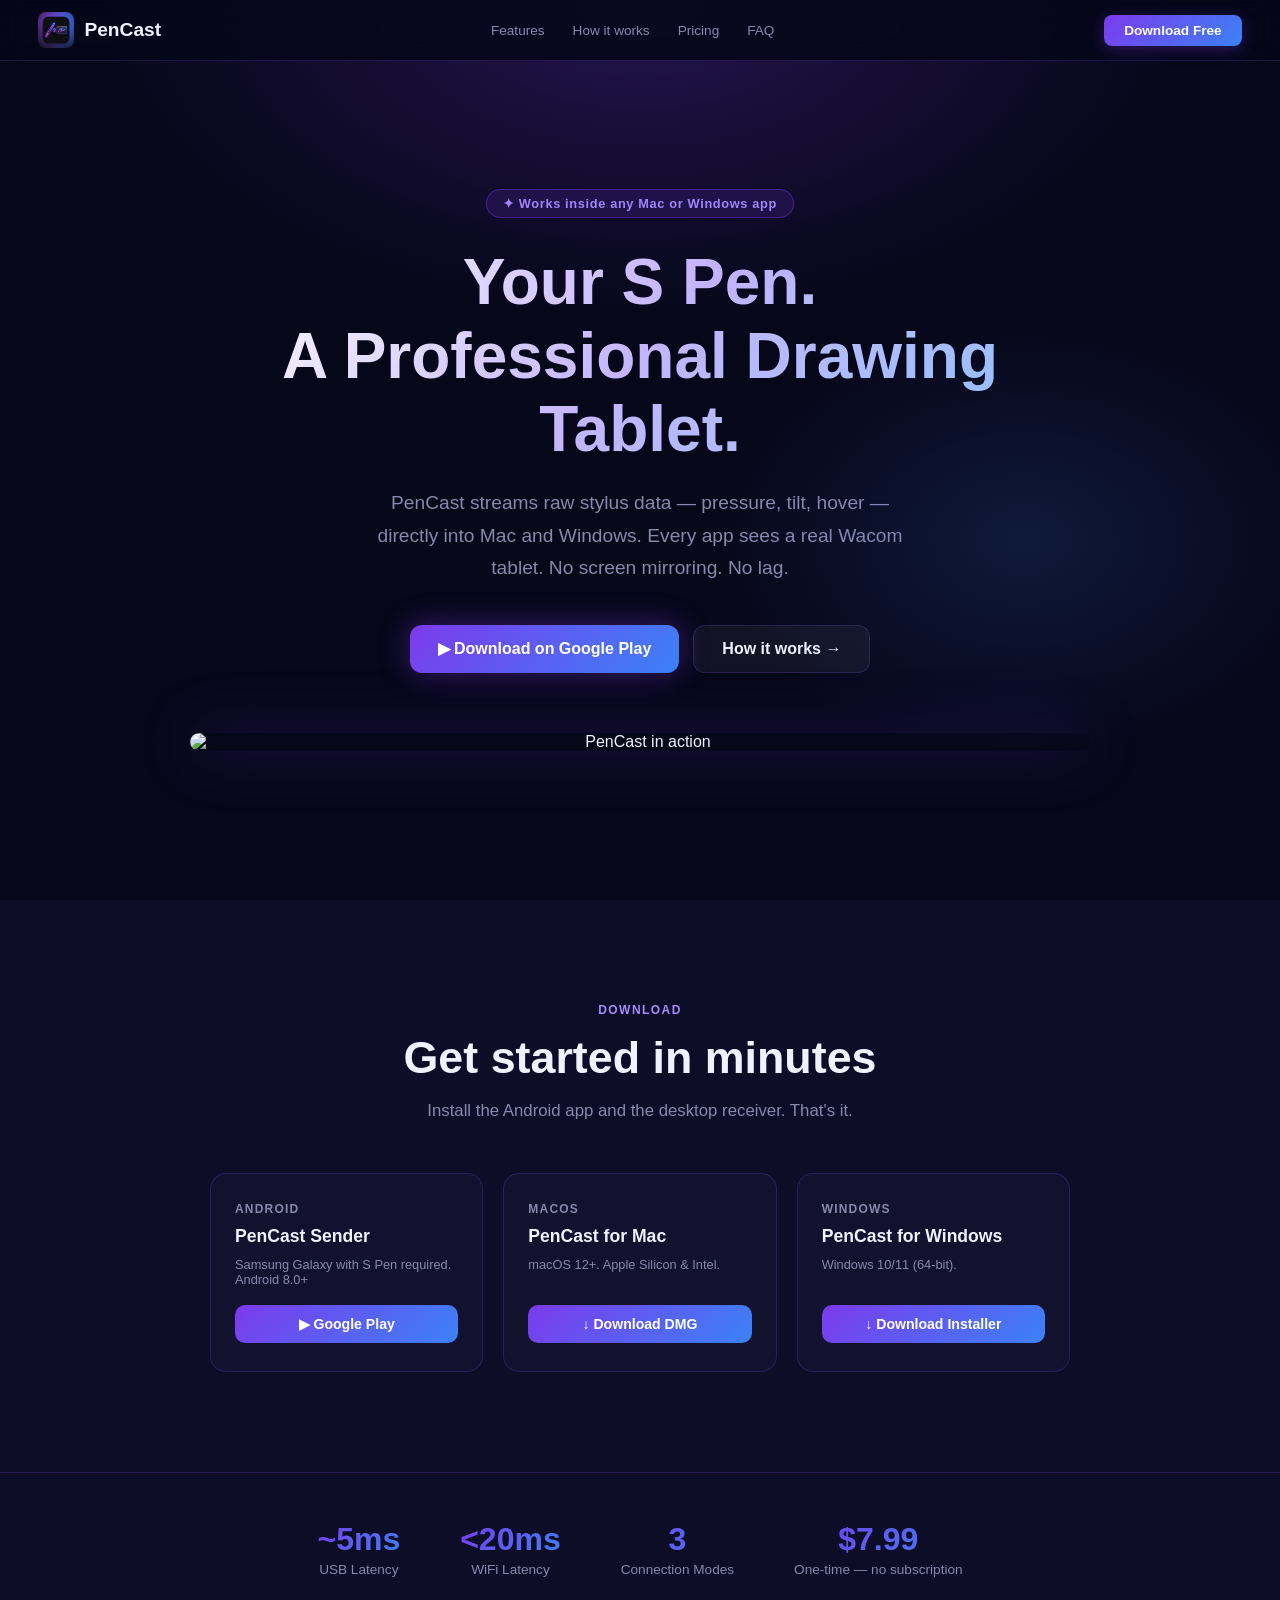
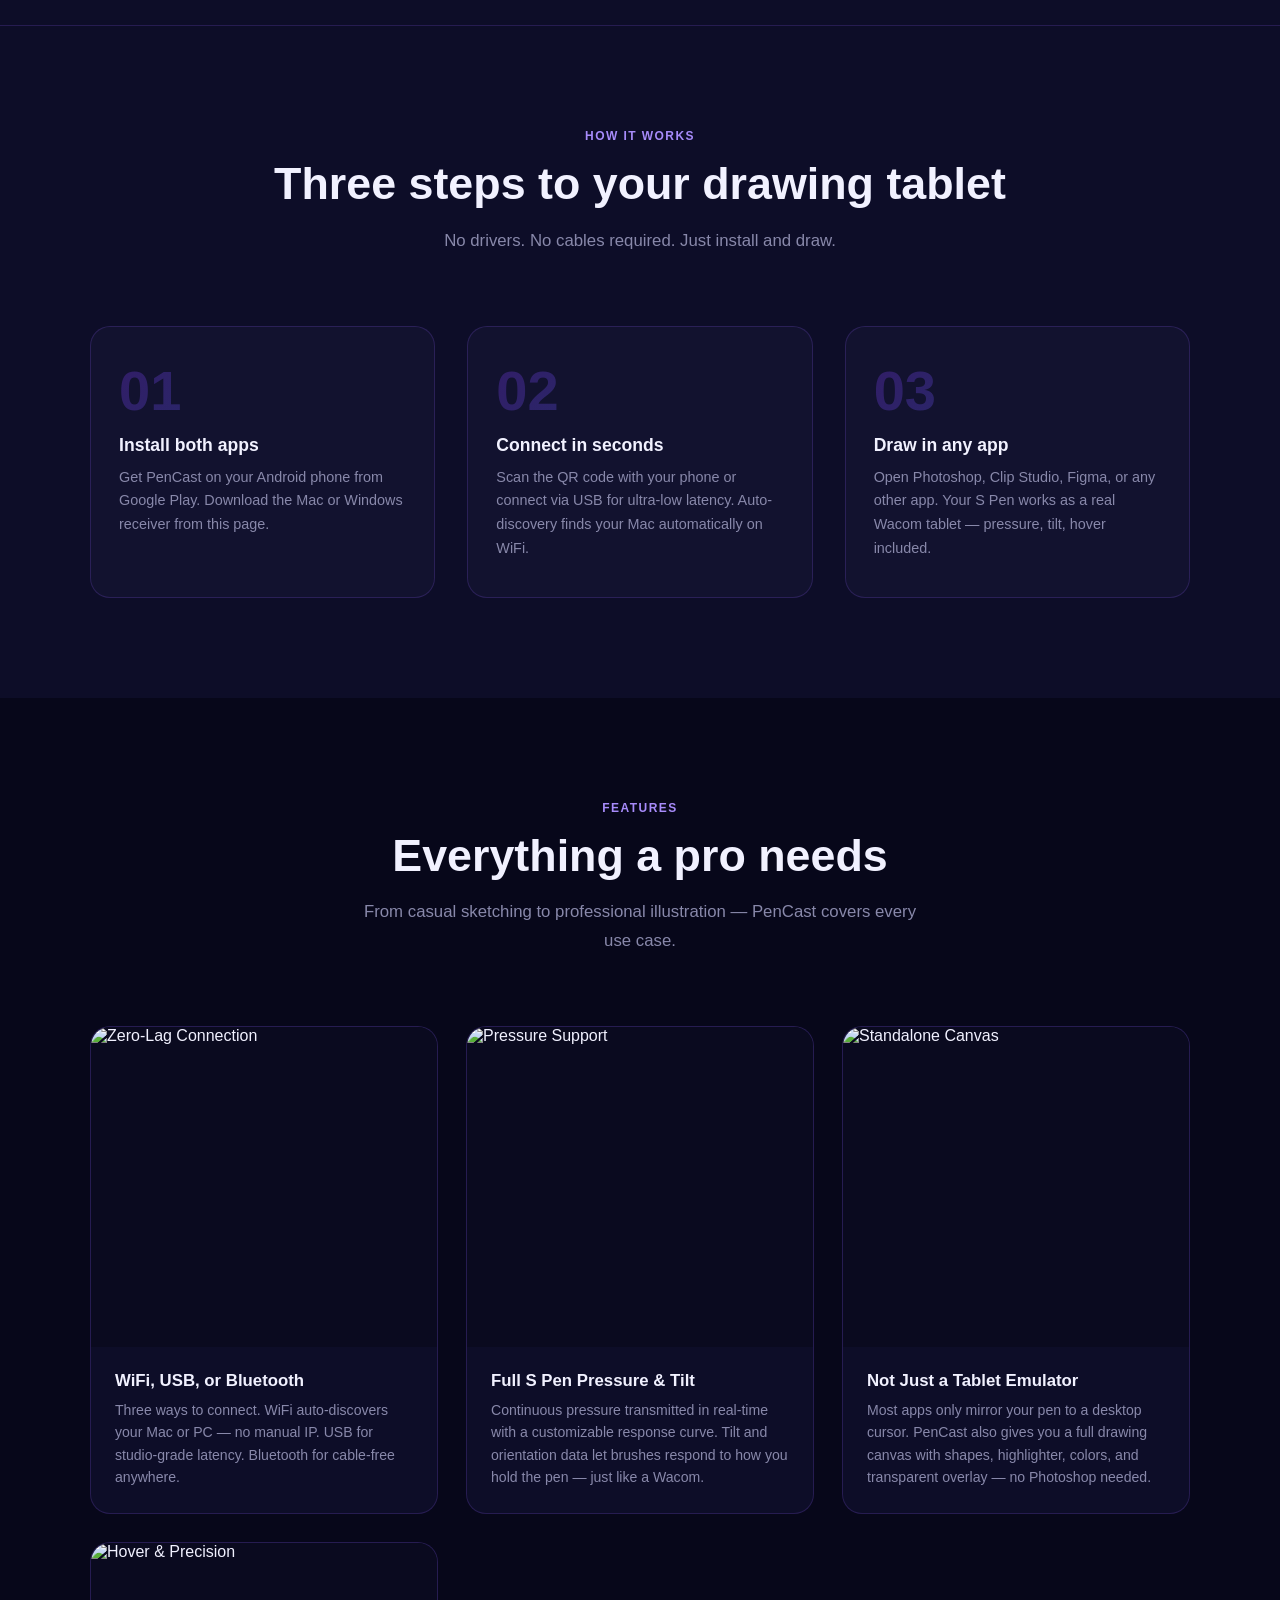
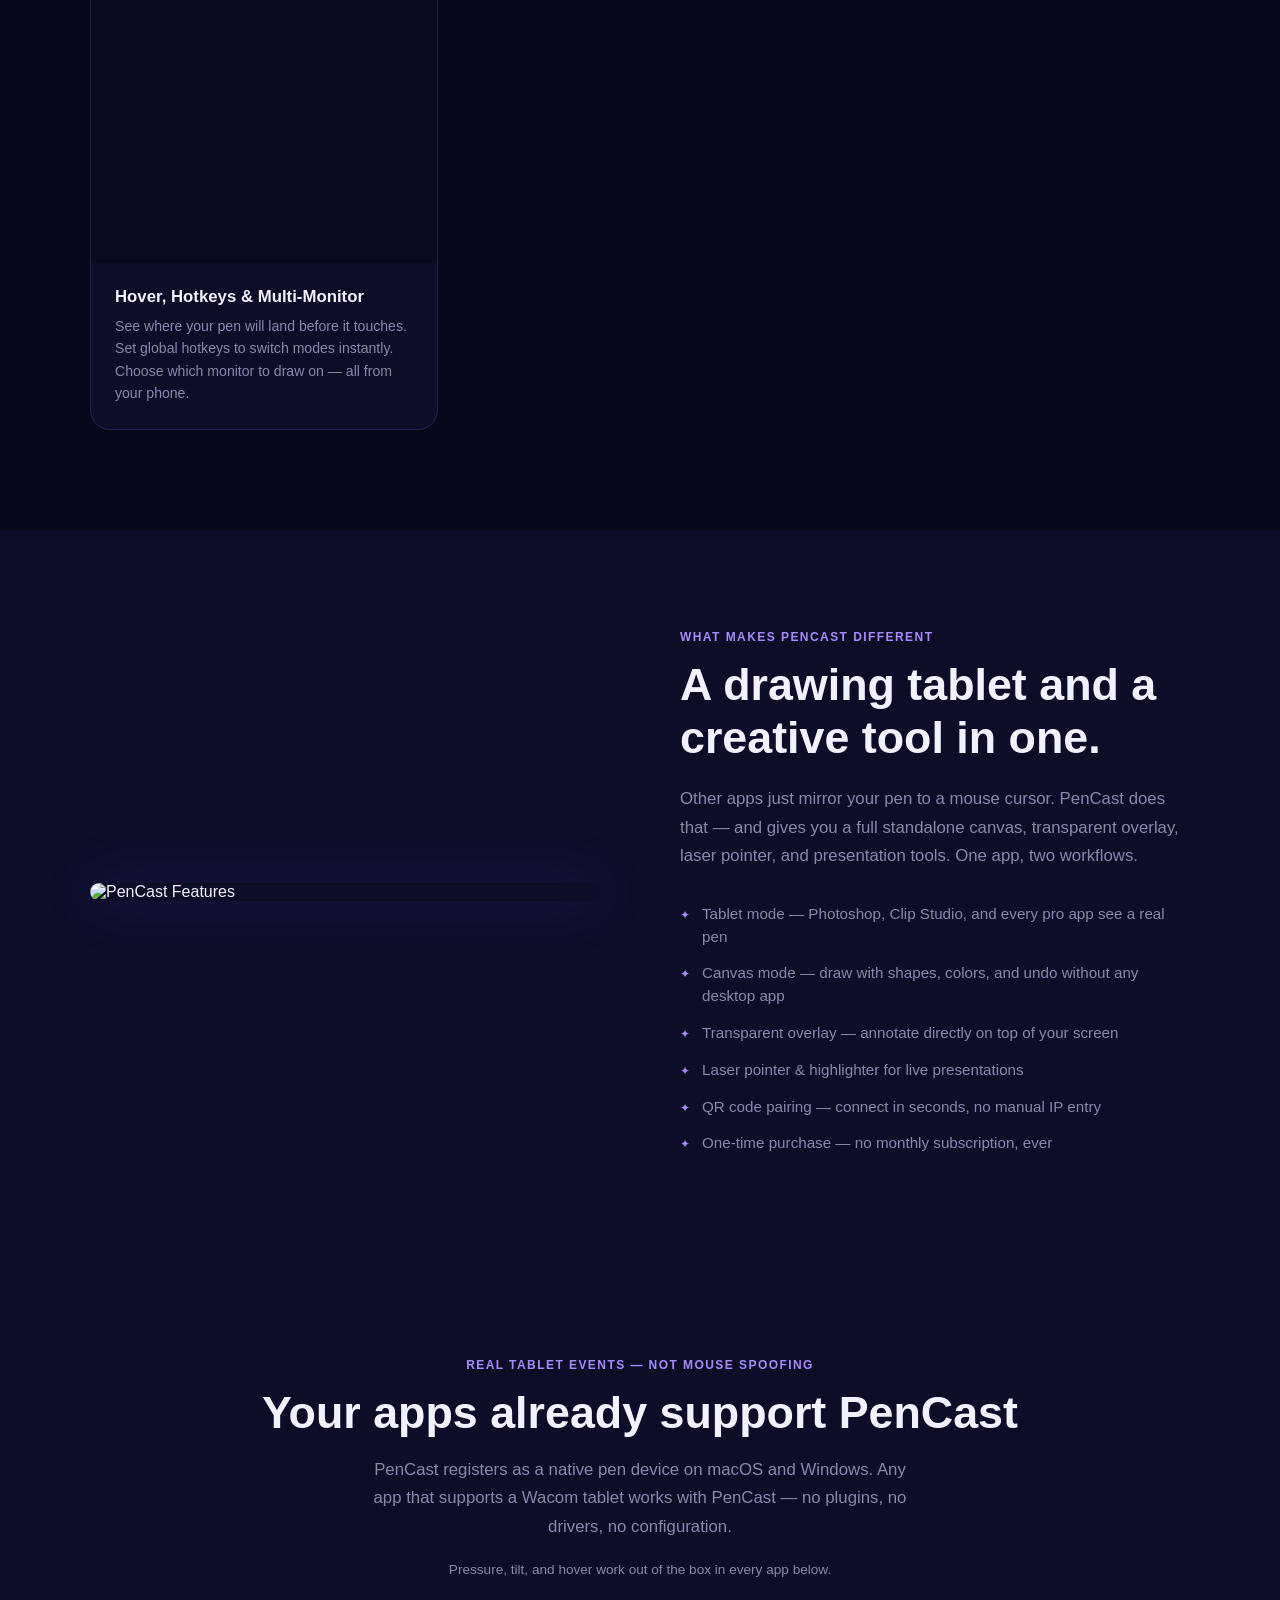
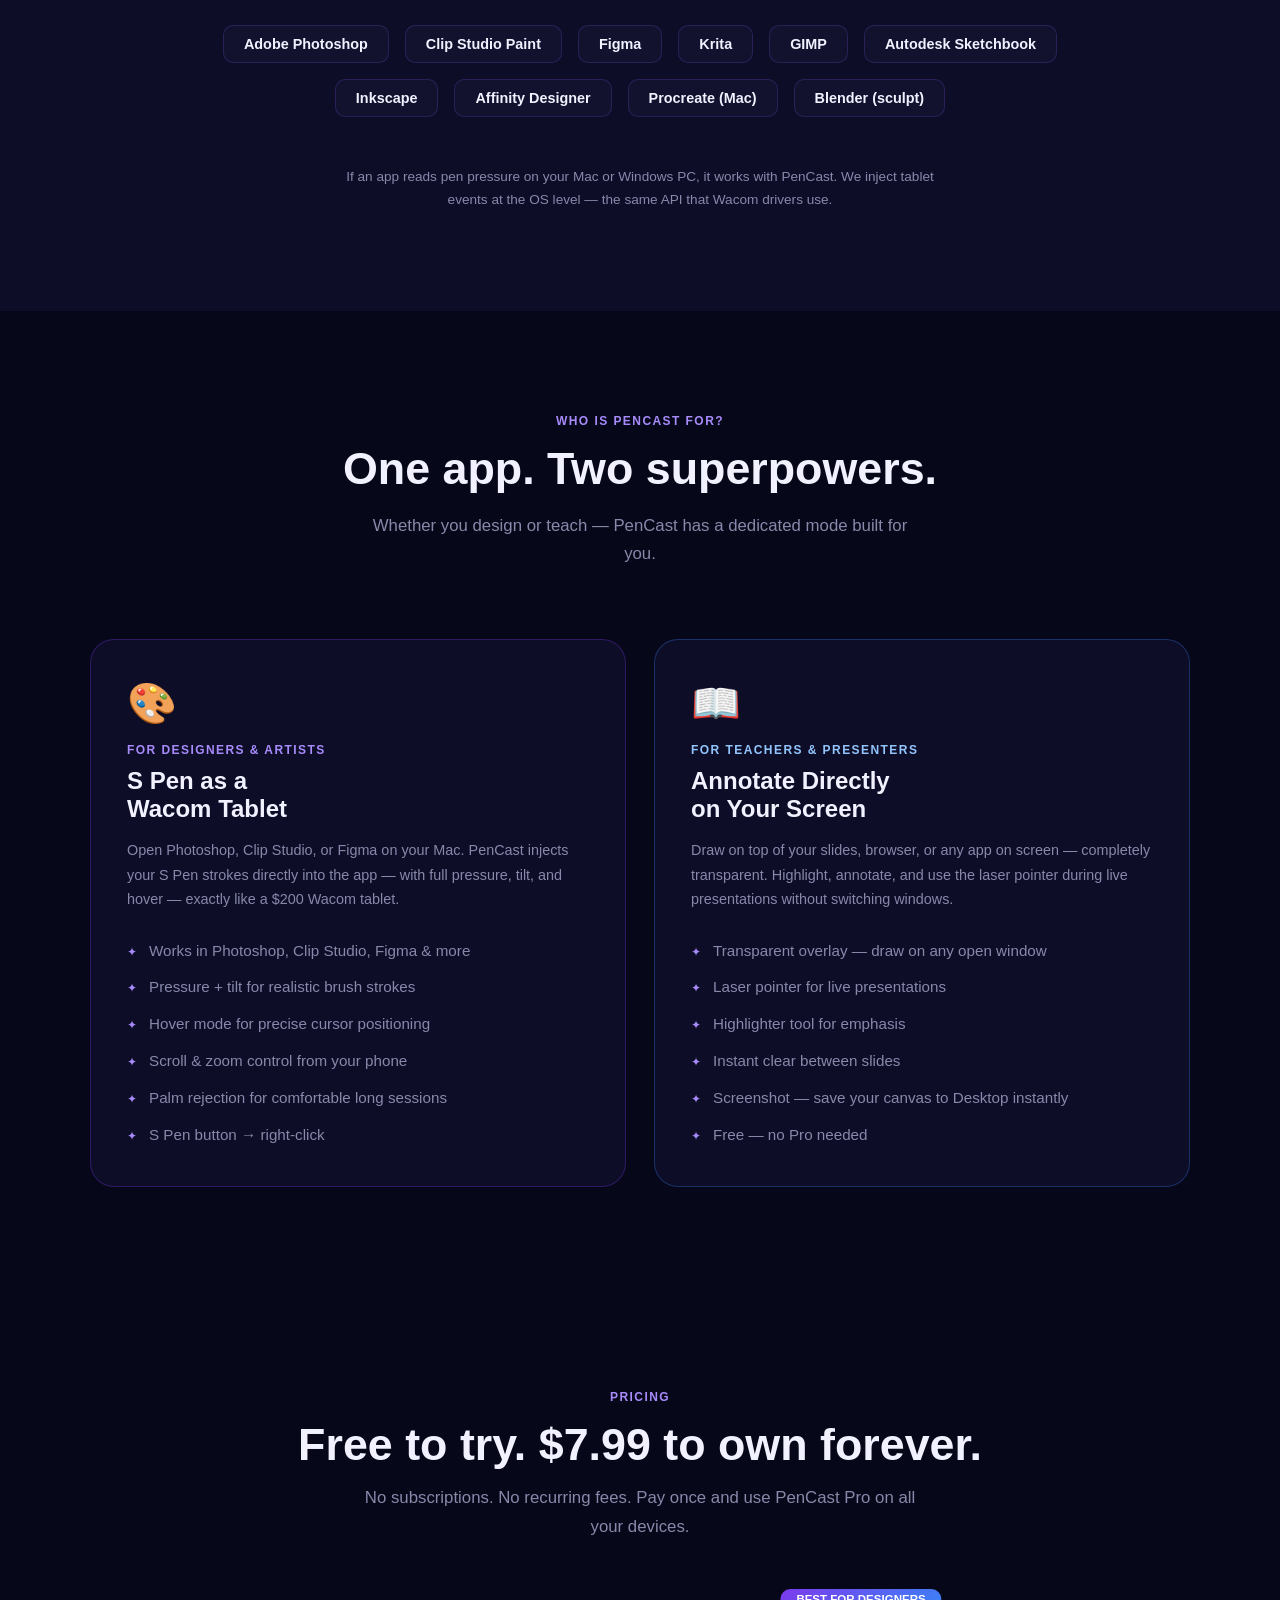
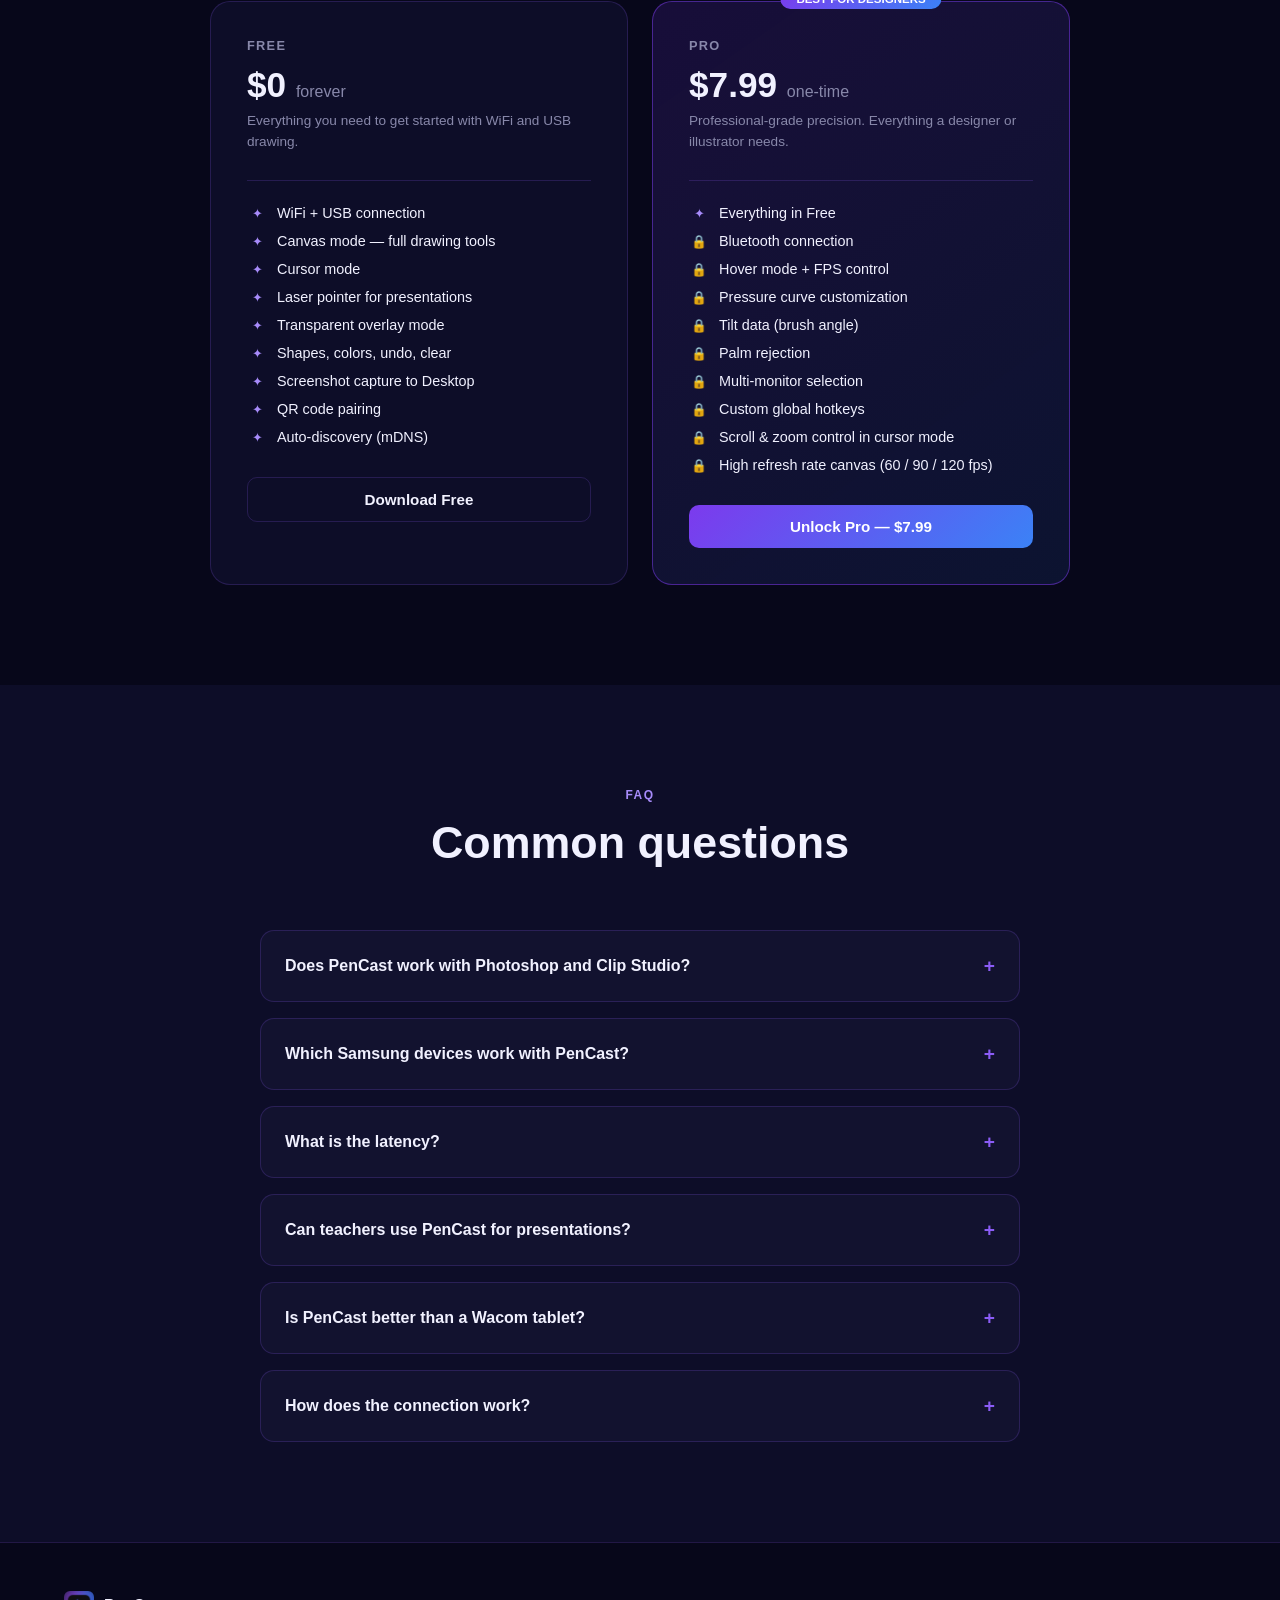
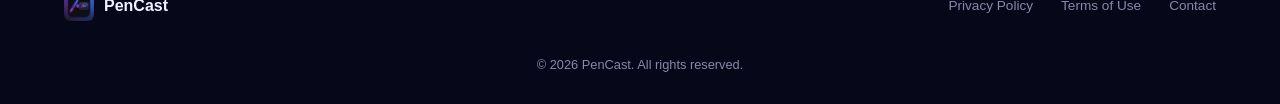
==== index.html @ 150fe662 "enhance: refine feature descriptions, add app compatibility section, and update navbar links" ====
<!DOCTYPE html>
<html lang="en">
<head>
  <meta charset="UTF-8" />
  <meta name="viewport" content="width=device-width, initial-scale=1.0" />
  <title>PenCast — S Pen Drawing Tablet for Mac & Windows</title>
  <meta name="description" content="Turn your Samsung S Pen into a professional Wacom-style drawing tablet for Mac and Windows. WiFi, USB, and Bluetooth. No screen mirroring — raw pen data, zero latency." />
  <meta property="og:title" content="PenCast — S Pen Drawing Tablet for Mac & Windows" />
  <meta property="og:description" content="Turn your Samsung S Pen into a professional drawing tablet for Mac and Windows." />
  <meta property="og:image" content="images/hero_mac_tablet.png" />
  <link rel="icon" type="image/png" href="images/app_logo.png" />

  <!-- Structured Data -->
  <script type="application/ld+json">
  {
    "@context": "https://schema.org",
    "@graph": [
      {
        "@type": "SoftwareApplication",
        "name": "PenCast",
        "operatingSystem": "Android",
        "applicationCategory": "UtilitiesApplication",
        "description": "Turn your Samsung S Pen into a professional drawing tablet for Mac and Windows. PenCast streams raw stylus data — pressure, tilt, hover — directly into the OS. Works inside Photoshop, Clip Studio, Figma, and any professional app.",
        "offers": {
          "@type": "Offer",
          "price": "0",
          "priceCurrency": "USD"
        },
        "aggregateRating": {
          "@type": "AggregateRating",
          "ratingValue": "5",
          "ratingCount": "1"
        },
        "url": "https://pencastapp.com",
        "downloadUrl": "https://play.google.com/store/apps/details?id=com.pencast.app",
        "screenshot": "https://pencastapp.com/images/hero_mac_tablet.png",
        "author": { "@type": "Person", "name": "Ahmed Essa" }
      },
      {
        "@type": "FAQPage",
        "mainEntity": [
          {
            "@type": "Question",
            "name": "What is PenCast?",
            "acceptedAnswer": { "@type": "Answer", "text": "PenCast is an Android app that turns your Samsung S Pen into a professional drawing tablet for Mac and Windows. It streams raw pen data — pressure, tilt, hover — directly into the operating system so apps like Photoshop, Clip Studio, and Figma see it as a real Wacom tablet." }
          },
          {
            "@type": "Question",
            "name": "Does PenCast work with Photoshop?",
            "acceptedAnswer": { "@type": "Answer", "text": "Yes. PenCast injects stylus events directly into macOS and Windows, so Photoshop, Clip Studio Paint, Figma, Procreate for Mac, and any other drawing app see the S Pen as a real Wacom tablet with full pressure and tilt support." }
          },
          {
            "@type": "Question",
            "name": "What Samsung devices work with PenCast?",
            "acceptedAnswer": { "@type": "Answer", "text": "Any Samsung Galaxy device with a built-in S Pen works with PenCast, including Galaxy S Ultra series, Galaxy Note series, Galaxy Z Fold series, and Galaxy Tab S series." }
          },
          {
            "@type": "Question",
            "name": "Is PenCast free?",
            "acceptedAnswer": { "@type": "Answer", "text": "PenCast is free to download and use. A one-time Pro upgrade ($7.99) unlocks advanced features like Bluetooth connection, Hover Mode, Pressure Curve customization, Tilt data, Palm Rejection, and Multi-monitor selection." }
          },
          {
            "@type": "Question",
            "name": "How does PenCast connect to Mac or Windows?",
            "acceptedAnswer": { "@type": "Answer", "text": "PenCast supports three connection modes: WiFi (auto-discovery via QR code or mDNS), USB via ADB reverse tunnel for ultra-low latency, and Bluetooth BLE for wireless use without WiFi (Pro feature)." }
          },
          {
            "@type": "Question",
            "name": "What is the latency of PenCast?",
            "acceptedAnswer": { "@type": "Answer", "text": "Over USB, PenCast achieves approximately 5ms latency. Over WiFi on a good local network, latency is typically under 20ms — comparable to professional wired drawing tablets." }
          },
          {
            "@type": "Question",
            "name": "Can teachers use PenCast for presentations?",
            "acceptedAnswer": { "@type": "Answer", "text": "Yes. PenCast has a transparent overlay mode that lets you draw and annotate directly on top of any open window on your Mac or Windows screen — perfect for teachers, presenters, and online tutors. The laser pointer and highlighter tools are also included for free." }
          },
          {
            "@type": "Question",
            "name": "Is PenCast better than a Wacom tablet?",
            "acceptedAnswer": { "@type": "Answer", "text": "PenCast turns a device you already own (your Samsung Galaxy) into a drawing tablet, saving you $80-$200 on a dedicated Wacom. It supports pressure sensitivity, tilt, hover, and palm rejection — the same features professional artists need — at a fraction of the cost." }
          }
        ]
      }
    ]
  }
  </script>
  <style>
    *, *::before, *::after { box-sizing: border-box; margin: 0; padding: 0; }

    :root {
      --bg:        #07071A;
      --bg2:       #0D0D28;
      --bg3:       #12122F;
      --purple:    #7C3AED;
      --blue:      #3B82F6;
      --pink:      #EC4899;
      --glow:      #8B5CF6;
      --text:      #F1F1FF;
      --muted:     #8888AA;
      --border:    rgba(139,92,246,0.2);
    }

    html { scroll-behavior: smooth; }

    body {
      font-family: -apple-system, BlinkMacSystemFont, 'Segoe UI', sans-serif;
      background: var(--bg);
      color: var(--text);
      overflow-x: hidden;
    }

    /* ── NAV ── */
    nav {
      position: fixed; top: 0; left: 0; right: 0; z-index: 100;
      display: flex; align-items: center; justify-content: space-between;
      padding: 12px 3%; /* Narrower padding for tighter top-right feel */
      background: rgba(7,7,26,0.85);
      backdrop-filter: blur(12px);
      border-bottom: 1px solid var(--border);
    }
    .nav-logo { display: flex; align-items: center; gap: 10px; text-decoration: none; }
    .nav-logo img { width: 36px; height: 36px; border-radius: 8px; }
    .nav-logo span { font-size: 1.2rem; font-weight: 700; color: var(--text); }
    .nav-links { display: flex; gap: 28px; align-items: center; }
    .nav-links a {
      font-size: 0.85rem; font-weight: 500; color: var(--muted);
      text-decoration: none; transition: color 0.2s;
    }
    .nav-links a:hover { color: var(--text); }

    .nav-cta {
      background: linear-gradient(135deg, var(--purple), var(--blue));
      color: white; border: none; border-radius: 8px;
      padding: 8px 20px; font-size: 0.85rem; font-weight: 700;
      cursor: pointer; text-decoration: none;
      transition: all 0.2s ease;
      box-shadow: 0 4px 15px rgba(124,58,237,0.3);
    }
    .nav-cta:hover { 
      opacity: 1; 
      transform: translateY(-1px);
      box-shadow: 0 6px 20px rgba(124,58,237,0.5);
    }

    /* ── HERO ── */
    .hero {
      min-height: 100vh;
      display: flex; flex-direction: column; align-items: center; justify-content: center;
      text-align: center;
      padding: 120px 5% 80px;
      position: relative;
      overflow: hidden;
    }
    .hero::before {
      content: '';
      position: absolute; inset: 0;
      background:
        radial-gradient(ellipse 60% 50% at 50% 0%, rgba(124,58,237,0.25) 0%, transparent 70%),
        radial-gradient(ellipse 40% 40% at 80% 60%, rgba(59,130,246,0.15) 0%, transparent 60%);
      pointer-events: none;
    }
    .hero-badge {
      display: inline-flex; align-items: center; gap: 8px;
      background: rgba(124,58,237,0.15); border: 1px solid rgba(124,58,237,0.4);
      border-radius: 20px; padding: 6px 16px;
      font-size: 0.8rem; font-weight: 600; color: #A78BFA;
      margin-bottom: 28px; letter-spacing: 0.05em;
    }
    .hero h1 {
      font-size: clamp(2.2rem, 5vw, 4rem);
      font-weight: 800; line-height: 1.15;
      max-width: 780px;
      background: linear-gradient(135deg, #fff 0%, #C4B5FD 50%, #93C5FD 100%);
      -webkit-background-clip: text; -webkit-text-fill-color: transparent;
      background-clip: text;
      margin-bottom: 20px;
    }
    .hero p {
      font-size: clamp(1rem, 2vw, 1.2rem);
      color: var(--muted); max-width: 560px; line-height: 1.7;
      margin-bottom: 40px;
    }
    .hero-btns { display: flex; gap: 14px; flex-wrap: wrap; justify-content: center; margin-bottom: 60px; }
    .btn-primary {
      display: inline-flex; align-items: center; gap: 8px;
      background: linear-gradient(135deg, var(--purple), var(--blue));
      color: white; border: none; border-radius: 12px;
      padding: 14px 28px; font-size: 1rem; font-weight: 700;
      cursor: pointer; text-decoration: none;
      box-shadow: 0 0 30px rgba(124,58,237,0.4);
      transition: transform 0.2s, box-shadow 0.2s;
    }
    .btn-primary:hover { transform: translateY(-2px); box-shadow: 0 0 45px rgba(124,58,237,0.6); }
    .btn-secondary {
      display: inline-flex; align-items: center; gap: 8px;
      background: rgba(255,255,255,0.05); border: 1px solid var(--border);
      color: var(--text); border-radius: 12px;
      padding: 14px 28px; font-size: 1rem; font-weight: 600;
      cursor: pointer; text-decoration: none;
      transition: background 0.2s;
    }
    .btn-secondary:hover { background: rgba(255,255,255,0.1); }
    .hero-img {
      width: 100%; max-width: 900px;
      border-radius: 15px;
      box-shadow: 0 0 60px rgba(124,58,237,0.3);
    }

    /* ── STATS ── */
    .stats {
      display: flex; justify-content: center; gap: 60px; flex-wrap: wrap;
      padding: 48px 5%;
      border-top: 1px solid var(--border);
      border-bottom: 1px solid var(--border);
      background: var(--bg2);
    }
    .stat { text-align: center; }
    .stat-num {
      font-size: 2rem; font-weight: 800;
      background: linear-gradient(135deg, var(--purple), var(--blue));
      -webkit-background-clip: text; -webkit-text-fill-color: transparent;
      background-clip: text;
    }
    .stat-label { font-size: 0.85rem; color: var(--muted); margin-top: 4px; }

    /* ── SECTIONS ── */
    section { padding: 100px 5%; }
    .section-label {
      display: inline-block;
      font-size: 0.75rem; font-weight: 700; letter-spacing: 0.12em;
      color: #A78BFA; text-transform: uppercase; margin-bottom: 14px;
    }
    h2 {
      font-size: clamp(1.8rem, 3.5vw, 2.8rem);
      font-weight: 800; line-height: 1.2; margin-bottom: 16px;
    }
    .subtitle { font-size: 1.05rem; color: var(--muted); line-height: 1.7; max-width: 560px; }

    /* ── HOW IT WORKS ── */
    .how { background: var(--bg2); }
    .how-inner { max-width: 1100px; margin: 0 auto; }
    .how-header { text-align: center; margin-bottom: 70px; }
    .how-header .subtitle { margin: 0 auto; }
    .steps {
      display: grid; grid-template-columns: repeat(auto-fit, minmax(260px, 1fr));
      gap: 32px;
    }
    .step {
      background: var(--bg3); border: 1px solid var(--border);
      border-radius: 20px; padding: 36px 28px;
      position: relative; overflow: hidden;
      transition: border-color 0.3s;
    }
    .step:hover { border-color: rgba(124,58,237,0.6); }
    .step-num {
      font-size: 3.5rem; font-weight: 900; line-height: 1;
      background: linear-gradient(135deg, rgba(124,58,237,0.3), rgba(59,130,246,0.3));
      -webkit-background-clip: text; -webkit-text-fill-color: transparent;
      background-clip: text;
      margin-bottom: 16px;
    }
    .step h3 { font-size: 1.1rem; font-weight: 700; margin-bottom: 10px; }
    .step p { font-size: 0.9rem; color: var(--muted); line-height: 1.65; }

    /* ── FEATURES ── */
    .features-inner { max-width: 1100px; margin: 0 auto; }
    .features-header { text-align: center; margin-bottom: 70px; }
    .features-header .subtitle { margin: 0 auto; }
    .features-grid {
      display: grid; grid-template-columns: repeat(auto-fit, minmax(300px, 1fr));
      gap: 28px;
    }
    .feat-card {
      background: var(--bg2); border: 1px solid var(--border);
      border-radius: 20px; overflow: hidden;
      transition: transform 0.3s, border-color 0.3s;
    }
    .feat-card:hover { transform: translateY(-4px); border-color: rgba(124,58,237,0.5); }
    .feat-card img { width: 100%; display: block; height: 320px; object-fit: contain; background: #0a0a1f; }
    .feat-card-body { padding: 24px; }
    .feat-card h3 { font-size: 1.05rem; font-weight: 700; margin-bottom: 8px; }
    .feat-card p { font-size: 0.88rem; color: var(--muted); line-height: 1.6; }

    /* ── HIGHLIGHT ── */
    .highlight { background: var(--bg2); }
    .highlight-inner {
      max-width: 1100px; margin: 0 auto;
      display: grid; grid-template-columns: 1fr 1fr; gap: 80px; align-items: center;
    }
    .highlight-img {
      width: 100%; border-radius: 20px;
      box-shadow: 0 0 50px rgba(124,58,237,0.25);
    }
    .highlight-text .section-label { display: block; }
    .highlight-text h2 { margin-bottom: 20px; }
    .highlight-text .subtitle { margin-bottom: 32px; }
    .check-list { list-style: none; display: flex; flex-direction: column; gap: 14px; }
    .check-list li {
      display: flex; align-items: flex-start; gap: 12px;
      font-size: 0.95rem; color: var(--muted); line-height: 1.5;
    }
    .check-list li::before {
      content: '✦'; color: #A78BFA; font-size: 0.75rem;
      margin-top: 3px; flex-shrink: 0;
    }

    /* ── PRICING ── */
    .pricing-inner { max-width: 860px; margin: 0 auto; text-align: center; }
    .pricing-inner h2 { margin-bottom: 12px; }
    .pricing-inner .subtitle { margin: 0 auto 60px; }
    .pricing-cards {
      display: grid; grid-template-columns: 1fr 1fr; gap: 24px; text-align: left;
    }
    .pricing-card {
      background: var(--bg2); border: 1px solid var(--border);
      border-radius: 20px; padding: 36px;
    }
    .pricing-card.featured {
      background: linear-gradient(145deg, rgba(124,58,237,0.15), rgba(59,130,246,0.1));
      border-color: rgba(124,58,237,0.5);
      position: relative;
    }
    .popular-badge {
      position: absolute; top: -13px; left: 50%; transform: translateX(-50%);
      background: linear-gradient(135deg, var(--purple), var(--blue));
      color: white; font-size: 0.72rem; font-weight: 700;
      padding: 4px 16px; border-radius: 20px; white-space: nowrap;
    }
    .plan-name { font-size: 0.8rem; font-weight: 700; letter-spacing: 0.1em; color: var(--muted); text-transform: uppercase; margin-bottom: 12px; }
    .plan-price { font-size: 2.2rem; font-weight: 800; margin-bottom: 6px; }
    .plan-price span { font-size: 1rem; font-weight: 400; color: var(--muted); }
    .plan-desc { font-size: 0.85rem; color: var(--muted); margin-bottom: 28px; line-height: 1.5; }
    .plan-divider { border: none; border-top: 1px solid var(--border); margin-bottom: 24px; }
    .plan-features { list-style: none; display: flex; flex-direction: column; gap: 12px; margin-bottom: 32px; }
    .plan-features li { display: flex; align-items: center; gap: 10px; font-size: 0.9rem; }
    .plan-features li .icon { font-size: 0.8rem; width: 20px; text-align: center; }
    .plan-features li .icon.yes { color: #A78BFA; }
    .plan-features li .icon.lock { color: #F59E0B; }
    .plan-btn {
      display: block; text-align: center; width: 100%;
      padding: 13px; border-radius: 10px; font-weight: 700; font-size: 0.95rem;
      text-decoration: none; cursor: pointer; border: none;
      transition: opacity 0.2s;
    }
    .plan-btn:hover { opacity: 0.85; }
    .plan-btn.filled { background: linear-gradient(135deg, var(--purple), var(--blue)); color: white; }
    .plan-btn.outlined { background: transparent; border: 1px solid var(--border); color: var(--text); }

    /* ── DOWNLOAD ── */
    .download { background: var(--bg2); }
    .download-inner { max-width: 860px; margin: 0 auto; text-align: center; }
    .download-inner h2 { margin-bottom: 12px; }
    .download-inner .subtitle { margin: 0 auto 48px; }
    .download-cards {
      display: grid; grid-template-columns: repeat(auto-fit, minmax(220px, 1fr));
      gap: 20px; text-align: left;
    }
    .dl-card {
      background: var(--bg3); border: 1px solid var(--border);
      border-radius: 16px; padding: 28px 24px;
      display: flex; flex-direction: column; gap: 10px;
      transition: border-color 0.3s;
    }
    .dl-card:hover { border-color: rgba(124,58,237,0.5); }
    .dl-platform { font-size: 0.75rem; font-weight: 700; letter-spacing: 0.1em; color: var(--muted); text-transform: uppercase; }
    .dl-title { font-size: 1.1rem; font-weight: 700; }
    .dl-note { font-size: 0.8rem; color: var(--muted); flex: 1; }
    .dl-btn {
      display: inline-flex; align-items: center; justify-content: center; gap: 8px;
      margin-top: 8px; padding: 11px 20px; border-radius: 10px;
      font-weight: 600; font-size: 0.88rem; text-decoration: none;
      background: linear-gradient(135deg, var(--purple), var(--blue)); color: white;
      transition: opacity 0.2s;
    }
    .dl-btn:hover { opacity: 0.85; }
    .dl-btn.ghost {
      background: transparent; border: 1px solid var(--border); color: var(--text);
    }

    /* ── FOOTER ── */
    footer {
      padding: 48px 5% 32px;
      border-top: 1px solid var(--border);
      display: flex; flex-wrap: wrap; gap: 24px;
      align-items: center; justify-content: space-between;
    }
    .footer-logo { display: flex; align-items: center; gap: 10px; text-decoration: none; }
    .footer-logo img { width: 30px; height: 30px; border-radius: 6px; }
    .footer-logo span { font-size: 1rem; font-weight: 700; color: var(--text); }
    .footer-links { display: flex; gap: 28px; flex-wrap: wrap; }
    .footer-links a { font-size: 0.85rem; color: var(--muted); text-decoration: none; transition: color 0.2s; }
    .footer-links a:hover { color: var(--text); }
    .footer-copy { font-size: 0.8rem; color: var(--muted); width: 100%; text-align: center; margin-top: 12px; }

    /* ── APP PILLS ── */
    .app-pill {
      display: inline-flex; align-items: center;
      background: var(--bg3); border: 1px solid var(--border);
      border-radius: 10px; padding: 10px 20px;
      font-size: 0.9rem; font-weight: 600; color: var(--text);
      transition: border-color 0.3s, transform 0.2s;
    }
    .app-pill:hover {
      border-color: rgba(124,58,237,0.5);
      transform: translateY(-2px);
    }

    /* ── RESPONSIVE ── */
    @media (max-width: 768px) {
      .nav-links { display: none; }
      .highlight-inner { grid-template-columns: 1fr; gap: 40px; }
      .highlight-img { order: -1; }
      .pricing-cards { grid-template-columns: 1fr; }
      .stats { gap: 32px; }
      nav { padding: 14px 4%; }
      #usecases .features-inner > div:last-child { grid-template-columns: 1fr !important; }
    }
  </style>
</head>
<body>

<!-- NAV -->
<nav>
  <a href="#" class="nav-logo">
    <img src="images/app_logo.png" alt="PenCast" />
    <span>PenCast</span>
  </a>
  <div class="nav-links">
    <a href="#features">Features</a>
    <a href="#how">How it works</a>
    <a href="#pricing">Pricing</a>
    <a href="#faq">FAQ</a>
  </div>
  <a href="#download" class="nav-cta">
    Download Free
  </a>
</nav>

<!-- HERO -->
<section class="hero">
  <div class="hero-badge">✦ Works inside any Mac or Windows app</div>
  <h1>Your S Pen.<br/>A Professional Drawing Tablet.</h1>
  <p>PenCast streams raw stylus data — pressure, tilt, hover — directly into Mac and Windows. Every app sees a real Wacom tablet. No screen mirroring. No lag.</p>
  <div class="hero-btns">
    <a href="https://play.google.com/store/apps/details?id=com.pencast.app" class="btn-primary" target="_blank">
      ▶ Download on Google Play
    </a>
    <a href="#how" class="btn-secondary">How it works →</a>
  </div>
  <img src="images/hero_mac_tablet.png" alt="PenCast in action" class="hero-img" />
</section>

<!-- DOWNLOAD -->
<section class="download" id="download">
  <div class="download-inner">
    <span class="section-label">Download</span>
    <h2>Get started in minutes</h2>
    <p class="subtitle">Install the Android app and the desktop receiver. That's it.</p>
    <div class="download-cards">
      <div class="dl-card">
        <div class="dl-platform">Android</div>
        <div class="dl-title">PenCast Sender</div>
        <div class="dl-note">Samsung Galaxy with S Pen required. Android 8.0+</div>
        <a href="https://play.google.com/store/apps/details?id=com.pencast.app" class="dl-btn" target="_blank">▶ Google Play</a>
      </div>
      <div class="dl-card">
        <div class="dl-platform">macOS</div>
        <div class="dl-title">PenCast for Mac</div>
        <div class="dl-note">macOS 12+. Apple Silicon & Intel.</div>
        <a href="https://github.com/ahmedesa/pencast-app/releases/latest/download/PenCast.dmg" class="dl-btn" target="_blank">↓ Download DMG</a>
      </div>
      <div class="dl-card">
        <div class="dl-platform">Windows</div>
        <div class="dl-title">PenCast for Windows</div>
        <div class="dl-note">Windows 10/11 (64-bit).</div>
        <a href="https://github.com/ahmedesa/pencast-app/releases/latest/download/PenCast-Setup.exe" class="dl-btn" target="_blank">↓ Download Installer</a>
      </div>
    </div>
  </div>
</section>

<!-- STATS -->
<div class="stats">
  <div class="stat">
    <div class="stat-num">~5ms</div>
    <div class="stat-label">USB Latency</div>
  </div>
  <div class="stat">
    <div class="stat-num">&lt;20ms</div>
    <div class="stat-label">WiFi Latency</div>
  </div>
  <div class="stat">
    <div class="stat-num">3</div>
    <div class="stat-label">Connection Modes</div>
  </div>
  <div class="stat">
    <div class="stat-num">$7.99</div>
    <div class="stat-label">One-time — no subscription</div>
  </div>
</div>

<!-- HOW IT WORKS -->
<section class="how" id="how">
  <div class="how-inner">
    <div class="how-header">
      <span class="section-label">How it works</span>
      <h2>Three steps to your drawing tablet</h2>
      <p class="subtitle">No drivers. No cables required. Just install and draw.</p>
    </div>
    <div class="steps">
      <div class="step">
        <div class="step-num">01</div>
        <h3>Install both apps</h3>
        <p>Get PenCast on your Android phone from Google Play. Download the Mac or Windows receiver from this page.</p>
      </div>
      <div class="step">
        <div class="step-num">02</div>
        <h3>Connect in seconds</h3>
        <p>Scan the QR code with your phone or connect via USB for ultra-low latency. Auto-discovery finds your Mac automatically on WiFi.</p>
      </div>
      <div class="step">
        <div class="step-num">03</div>
        <h3>Draw in any app</h3>
        <p>Open Photoshop, Clip Studio, Figma, or any other app. Your S Pen works as a real Wacom tablet — pressure, tilt, hover included.</p>
      </div>
    </div>
  </div>
</section>

<!-- FEATURES GRID -->
<section id="features">
  <div class="features-inner">
    <div class="features-header">
      <span class="section-label">Features</span>
      <h2>Everything a pro needs</h2>
      <p class="subtitle">From casual sketching to professional illustration — PenCast covers every use case.</p>
    </div>
    <div class="features-grid">
      <div class="feat-card">
        <img src="images/zero_lag_connection.png" alt="Zero-Lag Connection" />
        <div class="feat-card-body">
          <h3>WiFi, USB, or Bluetooth</h3>
          <p>Three ways to connect. WiFi auto-discovers your Mac or PC — no manual IP. USB for studio-grade latency. Bluetooth for cable-free anywhere.</p>
        </div>
      </div>
      <div class="feat-card">
        <img src="images/pressure_support_settings.png" alt="Pressure Support" />
        <div class="feat-card-body">
          <h3>Full S Pen Pressure & Tilt</h3>
          <p>Continuous pressure transmitted in real-time with a customizable response curve. Tilt and orientation data let brushes respond to how you hold the pen — just like a Wacom.</p>
        </div>
      </div>
      <div class="feat-card">
        <img src="images/turn_phone_into_tablet.png" alt="Standalone Canvas" />
        <div class="feat-card-body">
          <h3>Not Just a Tablet Emulator</h3>
          <p>Most apps only mirror your pen to a desktop cursor. PenCast also gives you a full drawing canvas with shapes, highlighter, colors, and transparent overlay — no Photoshop needed.</p>
        </div>
      </div>
      <div class="feat-card">
        <img src="images/hover_palm_rejection.png" alt="Hover & Precision" />
        <div class="feat-card-body">
          <h3>Hover, Hotkeys & Multi-Monitor</h3>
          <p>See where your pen will land before it touches. Set global hotkeys to switch modes instantly. Choose which monitor to draw on — all from your phone.</p>
        </div>
      </div>
    </div>
  </div>
</section>

<!-- HIGHLIGHT — UNIQUE FEATURE -->
<section class="highlight">
  <div class="highlight-inner">
    <img src="images/feature_showcase_phones.png" alt="PenCast Features" class="highlight-img" />
    <div class="highlight-text">
      <span class="section-label">What makes PenCast different</span>
      <h2>A drawing tablet and a creative tool in one.</h2>
      <p class="subtitle">Other apps just mirror your pen to a mouse cursor. PenCast does that — and gives you a full standalone canvas, transparent overlay, laser pointer, and presentation tools. One app, two workflows.</p>
      <ul class="check-list">
        <li>Tablet mode — Photoshop, Clip Studio, and every pro app see a real pen</li>
        <li>Canvas mode — draw with shapes, colors, and undo without any desktop app</li>
        <li>Transparent overlay — annotate directly on top of your screen</li>
        <li>Laser pointer & highlighter for live presentations</li>
        <li>QR code pairing — connect in seconds, no manual IP entry</li>
        <li>One-time purchase — no monthly subscription, ever</li>
      </ul>
    </div>
  </div>
</section>

<!-- APP COMPATIBILITY -->
<section id="apps" style="background: var(--bg2);">
  <div style="max-width: 860px; margin: 0 auto; text-align: center;">
    <span class="section-label">Real tablet events — not mouse spoofing</span>
    <h2>Your apps already support PenCast</h2>
    <p class="subtitle" style="margin: 0 auto 20px;">PenCast registers as a native pen device on macOS and Windows. Any app that supports a Wacom tablet works with PenCast — no plugins, no drivers, no configuration.</p>
    <p style="font-size: 0.85rem; color: var(--muted); margin-bottom: 48px;">Pressure, tilt, and hover work out of the box in every app below.</p>
    <div style="display: flex; flex-wrap: wrap; justify-content: center; gap: 16px; margin-bottom: 48px;">
      <div class="app-pill">Adobe Photoshop</div>
      <div class="app-pill">Clip Studio Paint</div>
      <div class="app-pill">Figma</div>
      <div class="app-pill">Krita</div>
      <div class="app-pill">GIMP</div>
      <div class="app-pill">Autodesk Sketchbook</div>
      <div class="app-pill">Inkscape</div>
      <div class="app-pill">Affinity Designer</div>
      <div class="app-pill">Procreate (Mac)</div>
      <div class="app-pill">Blender (sculpt)</div>
    </div>
    <p style="font-size: 0.85rem; color: var(--muted); line-height: 1.7; max-width: 620px; margin: 0 auto;">If an app reads pen pressure on your Mac or Windows PC, it works with PenCast. We inject tablet events at the OS level — the same API that Wacom drivers use.</p>
  </div>
</section>

<!-- TWO USE CASES -->
<section id="usecases">
  <div class="features-inner">
    <div class="features-header">
      <span class="section-label">Who is PenCast for?</span>
      <h2>One app. Two superpowers.</h2>
      <p class="subtitle">Whether you design or teach — PenCast has a dedicated mode built for you.</p>
    </div>
    <div style="display:grid; grid-template-columns: 1fr 1fr; gap: 28px;">

      <!-- DESIGNERS -->
      <div style="background:var(--bg2); border:1px solid rgba(124,58,237,0.3); border-radius:24px; padding:40px 36px;">
        <div style="font-size:2.5rem; margin-bottom:16px;">🎨</div>
        <div style="font-size:0.75rem; font-weight:700; letter-spacing:0.12em; color:#A78BFA; text-transform:uppercase; margin-bottom:10px;">For Designers & Artists</div>
        <h3 style="font-size:1.5rem; font-weight:800; margin-bottom:14px; line-height:1.2;">S Pen as a<br/>Wacom Tablet</h3>
        <p style="font-size:0.9rem; color:var(--muted); line-height:1.7; margin-bottom:28px;">Open Photoshop, Clip Studio, or Figma on your Mac. PenCast injects your S Pen strokes directly into the app — with full pressure, tilt, and hover — exactly like a $200 Wacom tablet.</p>
        <ul class="check-list">
          <li>Works in Photoshop, Clip Studio, Figma & more</li>
          <li>Pressure + tilt for realistic brush strokes</li>
          <li>Hover mode for precise cursor positioning</li>
          <li>Scroll & zoom control from your phone</li>
          <li>Palm rejection for comfortable long sessions</li>
          <li>S Pen button → right-click</li>
        </ul>
      </div>

      <!-- TEACHERS -->
      <div style="background:var(--bg2); border:1px solid rgba(59,130,246,0.3); border-radius:24px; padding:40px 36px;">
        <div style="font-size:2.5rem; margin-bottom:16px;">📖</div>
        <div style="font-size:0.75rem; font-weight:700; letter-spacing:0.12em; color:#93C5FD; text-transform:uppercase; margin-bottom:10px;">For Teachers & Presenters</div>
        <h3 style="font-size:1.5rem; font-weight:800; margin-bottom:14px; line-height:1.2;">Annotate Directly<br/>on Your Screen</h3>
        <p style="font-size:0.9rem; color:var(--muted); line-height:1.7; margin-bottom:28px;">Draw on top of your slides, browser, or any app on screen — completely transparent. Highlight, annotate, and use the laser pointer during live presentations without switching windows.</p>
        <ul class="check-list">
          <li>Transparent overlay — draw on any open window</li>
          <li>Laser pointer for live presentations</li>
          <li>Highlighter tool for emphasis</li>
          <li>Instant clear between slides</li>
          <li>Screenshot — save your canvas to Desktop instantly</li>
          <li>Free — no Pro needed</li>
        </ul>
      </div>

    </div>
  </div>
</section>

<!-- PRICING -->
<section id="pricing">
  <div class="pricing-inner">
    <span class="section-label">Pricing</span>
    <h2>Free to try. $7.99 to own forever.</h2>
    <p class="subtitle">No subscriptions. No recurring fees. Pay once and use PenCast Pro on all your devices.</p>
    <div class="pricing-cards">
      <!-- FREE -->
      <div class="pricing-card">
        <div class="plan-name">Free</div>
        <div class="plan-price">$0 <span>forever</span></div>
        <div class="plan-desc">Everything you need to get started with WiFi and USB drawing.</div>
        <hr class="plan-divider" />
        <ul class="plan-features">
          <li><span class="icon yes">✦</span> WiFi + USB connection</li>
          <li><span class="icon yes">✦</span> Canvas mode — full drawing tools</li>
          <li><span class="icon yes">✦</span> Cursor mode</li>
          <li><span class="icon yes">✦</span> Laser pointer for presentations</li>
          <li><span class="icon yes">✦</span> Transparent overlay mode</li>
          <li><span class="icon yes">✦</span> Shapes, colors, undo, clear</li>
          <li><span class="icon yes">✦</span> Screenshot capture to Desktop</li>
          <li><span class="icon yes">✦</span> QR code pairing</li>
          <li><span class="icon yes">✦</span> Auto-discovery (mDNS)</li>
        </ul>
        <a href="https://play.google.com/store/apps/details?id=com.pencast.app" class="plan-btn outlined" target="_blank">Download Free</a>
      </div>
      <!-- PRO -->
      <div class="pricing-card featured">
        <div class="popular-badge">BEST FOR DESIGNERS</div>
        <div class="plan-name">Pro</div>
        <div class="plan-price">$7.99 <span>one-time</span></div>
        <div class="plan-desc">Professional-grade precision. Everything a designer or illustrator needs.</div>
        <hr class="plan-divider" />
        <ul class="plan-features">
          <li><span class="icon yes">✦</span> Everything in Free</li>
          <li><span class="icon lock">🔒</span> Bluetooth connection</li>
          <li><span class="icon lock">🔒</span> Hover mode + FPS control</li>
          <li><span class="icon lock">🔒</span> Pressure curve customization</li>
          <li><span class="icon lock">🔒</span> Tilt data (brush angle)</li>
          <li><span class="icon lock">🔒</span> Palm rejection</li>
          <li><span class="icon lock">🔒</span> Multi-monitor selection</li>
          <li><span class="icon lock">🔒</span> Custom global hotkeys</li>
          <li><span class="icon lock">🔒</span> Scroll & zoom control in cursor mode</li>
          <li><span class="icon lock">🔒</span> High refresh rate canvas (60 / 90 / 120 fps)</li>
        </ul>
        <a href="https://play.google.com/store/apps/details?id=com.pencast.app" class="plan-btn filled" target="_blank">Unlock Pro — $7.99</a>
      </div>
    </div>
  </div>
</section>

<!-- FAQ -->
<section id="faq" style="background: var(--bg2);">
  <div style="max-width: 760px; margin: 0 auto;">
    <div style="text-align:center; margin-bottom: 60px;">
      <span class="section-label">FAQ</span>
      <h2>Common questions</h2>
    </div>
    <div style="display: flex; flex-direction: column; gap: 16px;">

      <details style="background:var(--bg3); border:1px solid var(--border); border-radius:14px; padding:24px; cursor:pointer;">
        <summary style="font-weight:700; font-size:1rem; list-style:none; display:flex; justify-content:space-between; align-items:center;">
          Does PenCast work with Photoshop and Clip Studio?
          <span style="color:var(--glow); font-size:1.2rem;">+</span>
        </summary>
        <p style="margin-top:14px; color:var(--muted); font-size:0.9rem; line-height:1.7;">Yes. PenCast injects stylus events directly into macOS and Windows — so Photoshop, Clip Studio Paint, Figma, and any other drawing app see the S Pen as a real Wacom tablet with full pressure and tilt support.</p>
      </details>

      <details style="background:var(--bg3); border:1px solid var(--border); border-radius:14px; padding:24px; cursor:pointer;">
        <summary style="font-weight:700; font-size:1rem; list-style:none; display:flex; justify-content:space-between; align-items:center;">
          Which Samsung devices work with PenCast?
          <span style="color:var(--glow); font-size:1.2rem;">+</span>
        </summary>
        <p style="margin-top:14px; color:var(--muted); font-size:0.9rem; line-height:1.7;">Any Samsung Galaxy with a built-in S Pen — Galaxy S Ultra series, Galaxy Note series, Galaxy Z Fold series, and Galaxy Tab S series.</p>
      </details>

      <details style="background:var(--bg3); border:1px solid var(--border); border-radius:14px; padding:24px; cursor:pointer;">
        <summary style="font-weight:700; font-size:1rem; list-style:none; display:flex; justify-content:space-between; align-items:center;">
          What is the latency?
          <span style="color:var(--glow); font-size:1.2rem;">+</span>
        </summary>
        <p style="margin-top:14px; color:var(--muted); font-size:0.9rem; line-height:1.7;">Over USB, PenCast achieves approximately 5ms latency. Over WiFi on a good local network, typically under 20ms — comparable to professional wired drawing tablets.</p>
      </details>

      <details style="background:var(--bg3); border:1px solid var(--border); border-radius:14px; padding:24px; cursor:pointer;">
        <summary style="font-weight:700; font-size:1rem; list-style:none; display:flex; justify-content:space-between; align-items:center;">
          Can teachers use PenCast for presentations?
          <span style="color:var(--glow); font-size:1.2rem;">+</span>
        </summary>
        <p style="margin-top:14px; color:var(--muted); font-size:0.9rem; line-height:1.7;">Yes. The transparent overlay mode lets you draw and annotate directly on top of any open window on your screen. Laser pointer and highlighter are included for free — no Pro needed.</p>
      </details>

      <details style="background:var(--bg3); border:1px solid var(--border); border-radius:14px; padding:24px; cursor:pointer;">
        <summary style="font-weight:700; font-size:1rem; list-style:none; display:flex; justify-content:space-between; align-items:center;">
          Is PenCast better than a Wacom tablet?
          <span style="color:var(--glow); font-size:1.2rem;">+</span>
        </summary>
        <p style="margin-top:14px; color:var(--muted); font-size:0.9rem; line-height:1.7;">PenCast turns a device you already own into a drawing tablet — saving you $80–$200 on a Wacom. Full pressure, tilt, hover, and palm rejection at a fraction of the cost.</p>
      </details>

      <details style="background:var(--bg3); border:1px solid var(--border); border-radius:14px; padding:24px; cursor:pointer;">
        <summary style="font-weight:700; font-size:1rem; list-style:none; display:flex; justify-content:space-between; align-items:center;">
          How does the connection work?
          <span style="color:var(--glow); font-size:1.2rem;">+</span>
        </summary>
        <p style="margin-top:14px; color:var(--muted); font-size:0.9rem; line-height:1.7;">Three modes: WiFi with auto-discovery via QR code, USB via ADB for ultra-low latency, and Bluetooth BLE (Pro) for wireless use without WiFi.</p>
      </details>


    </div>
  </div>
</section>


<!-- FOOTER -->
<footer>
  <a href="#" class="footer-logo">
    <img src="images/app_logo.png" alt="PenCast" />
    <span>PenCast</span>
  </a>
  <div class="footer-links">
    <a href="https://doc-hosting.flycricket.io/pencast-privacy-policy/2f6c8506-bc46-4dad-8de3-4849b12ca70b/privacy" target="_blank">Privacy Policy</a>
    <a href="https://doc-hosting.flycricket.io/pencast-terms-of-use/c9b7619f-b1d7-40f2-9084-766fff25661f/terms" target="_blank">Terms of Use</a>
    <a href="mailto:ahmedesa6120@gmail.com">Contact</a>
  </div>
  <div class="footer-copy">© 2026 PenCast. All rights reserved.</div>
</footer>

</body>
</html>
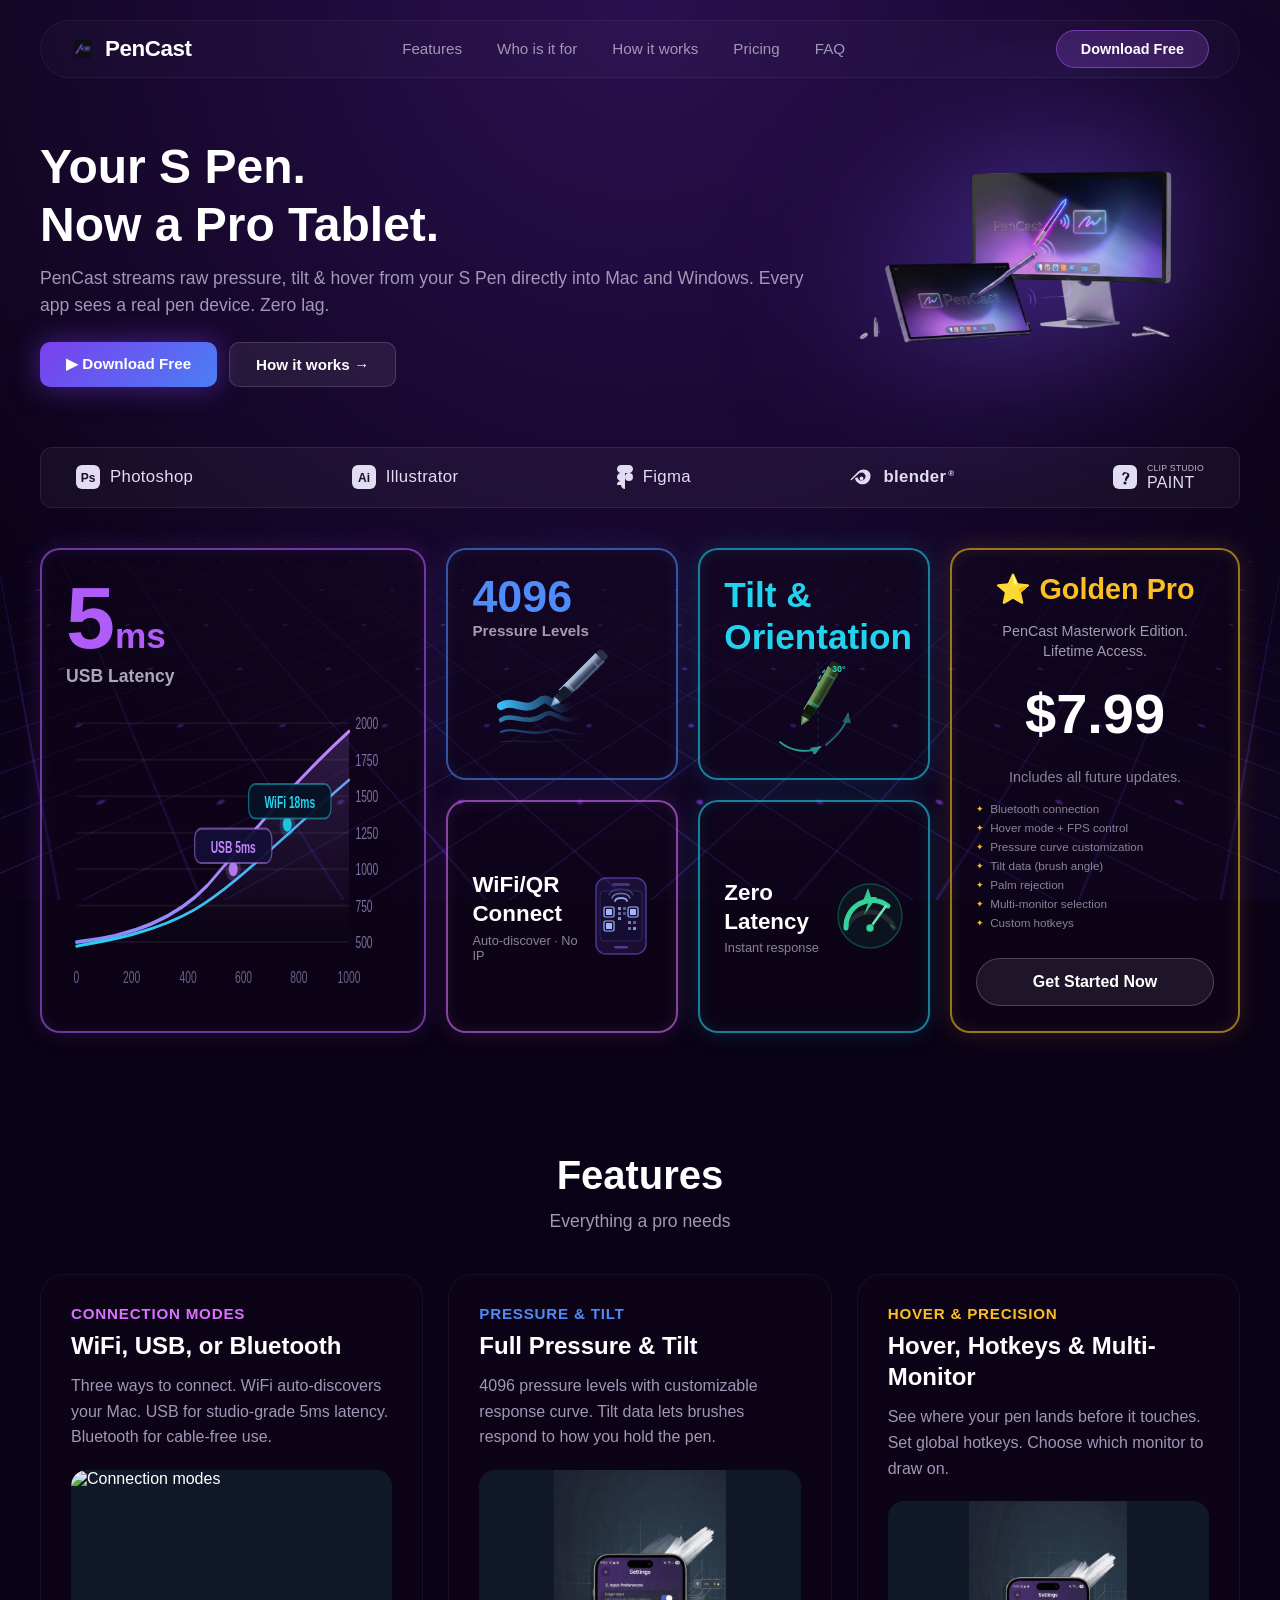
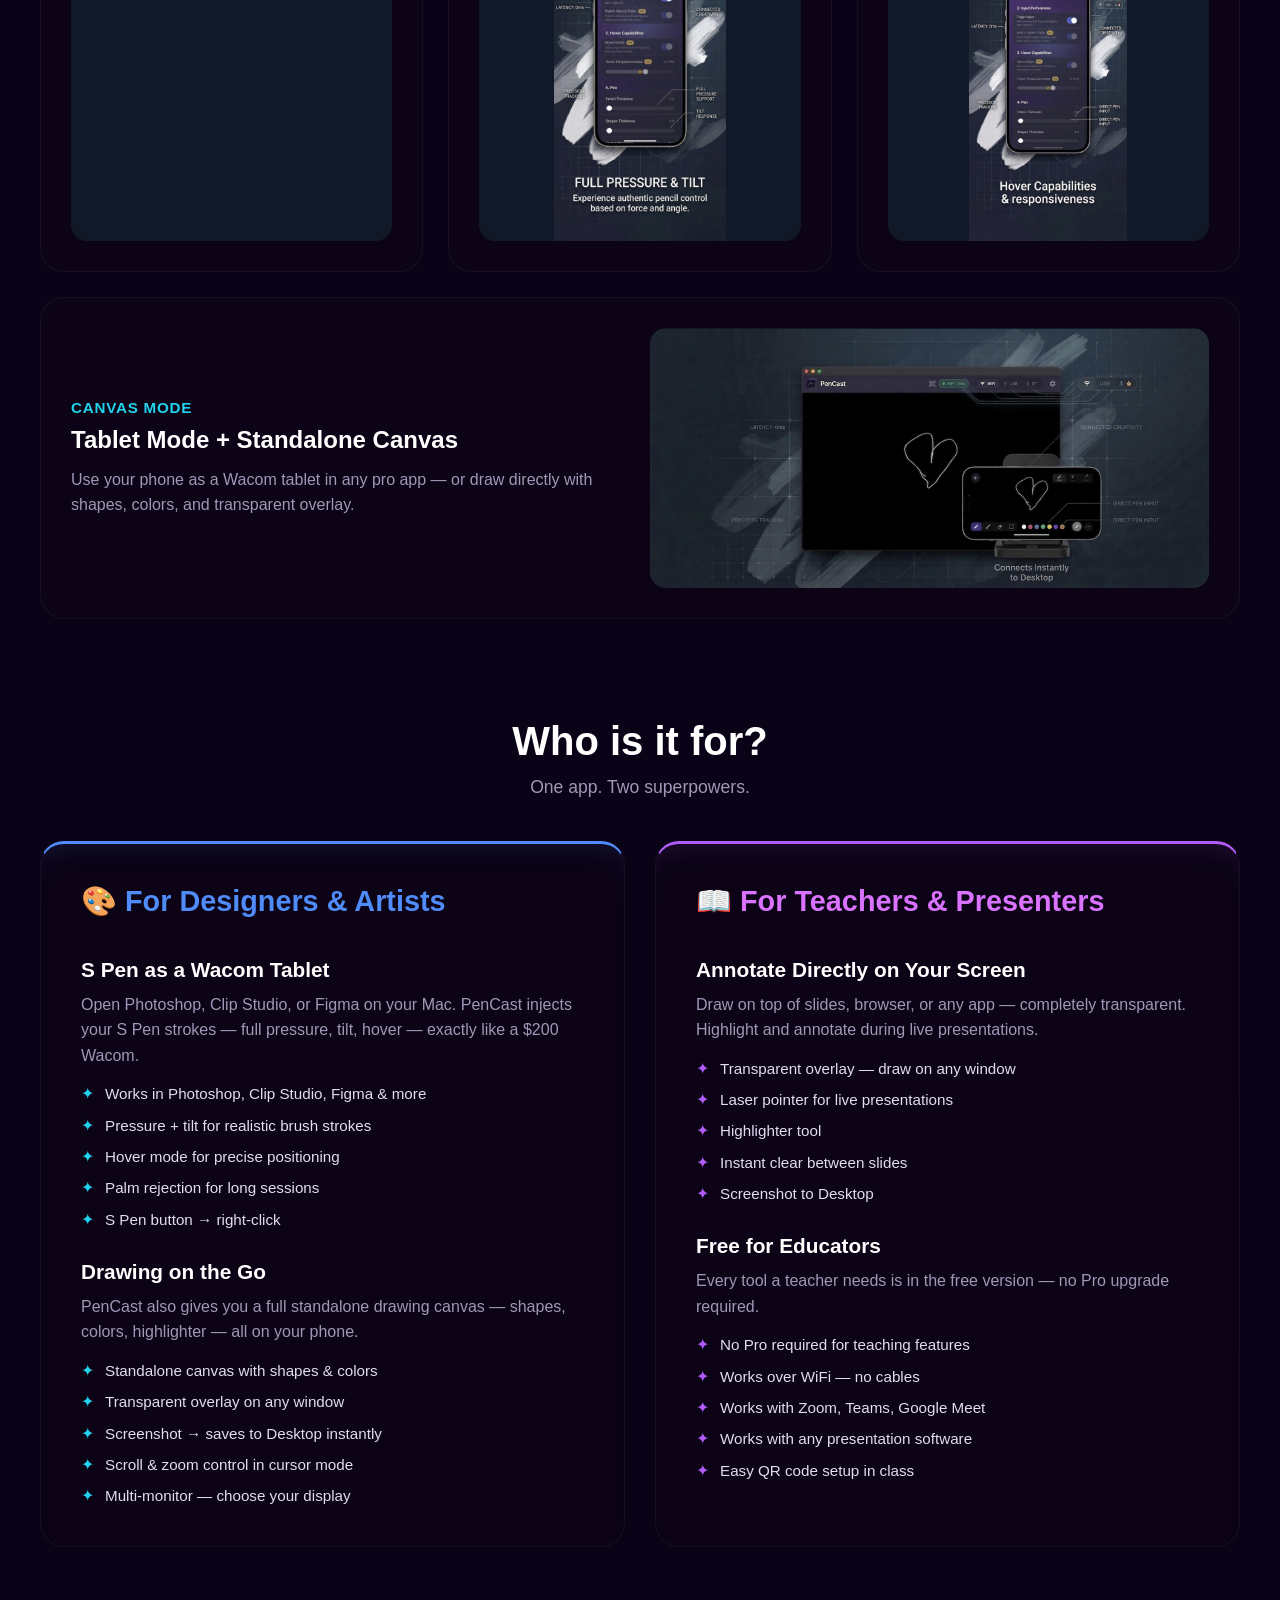
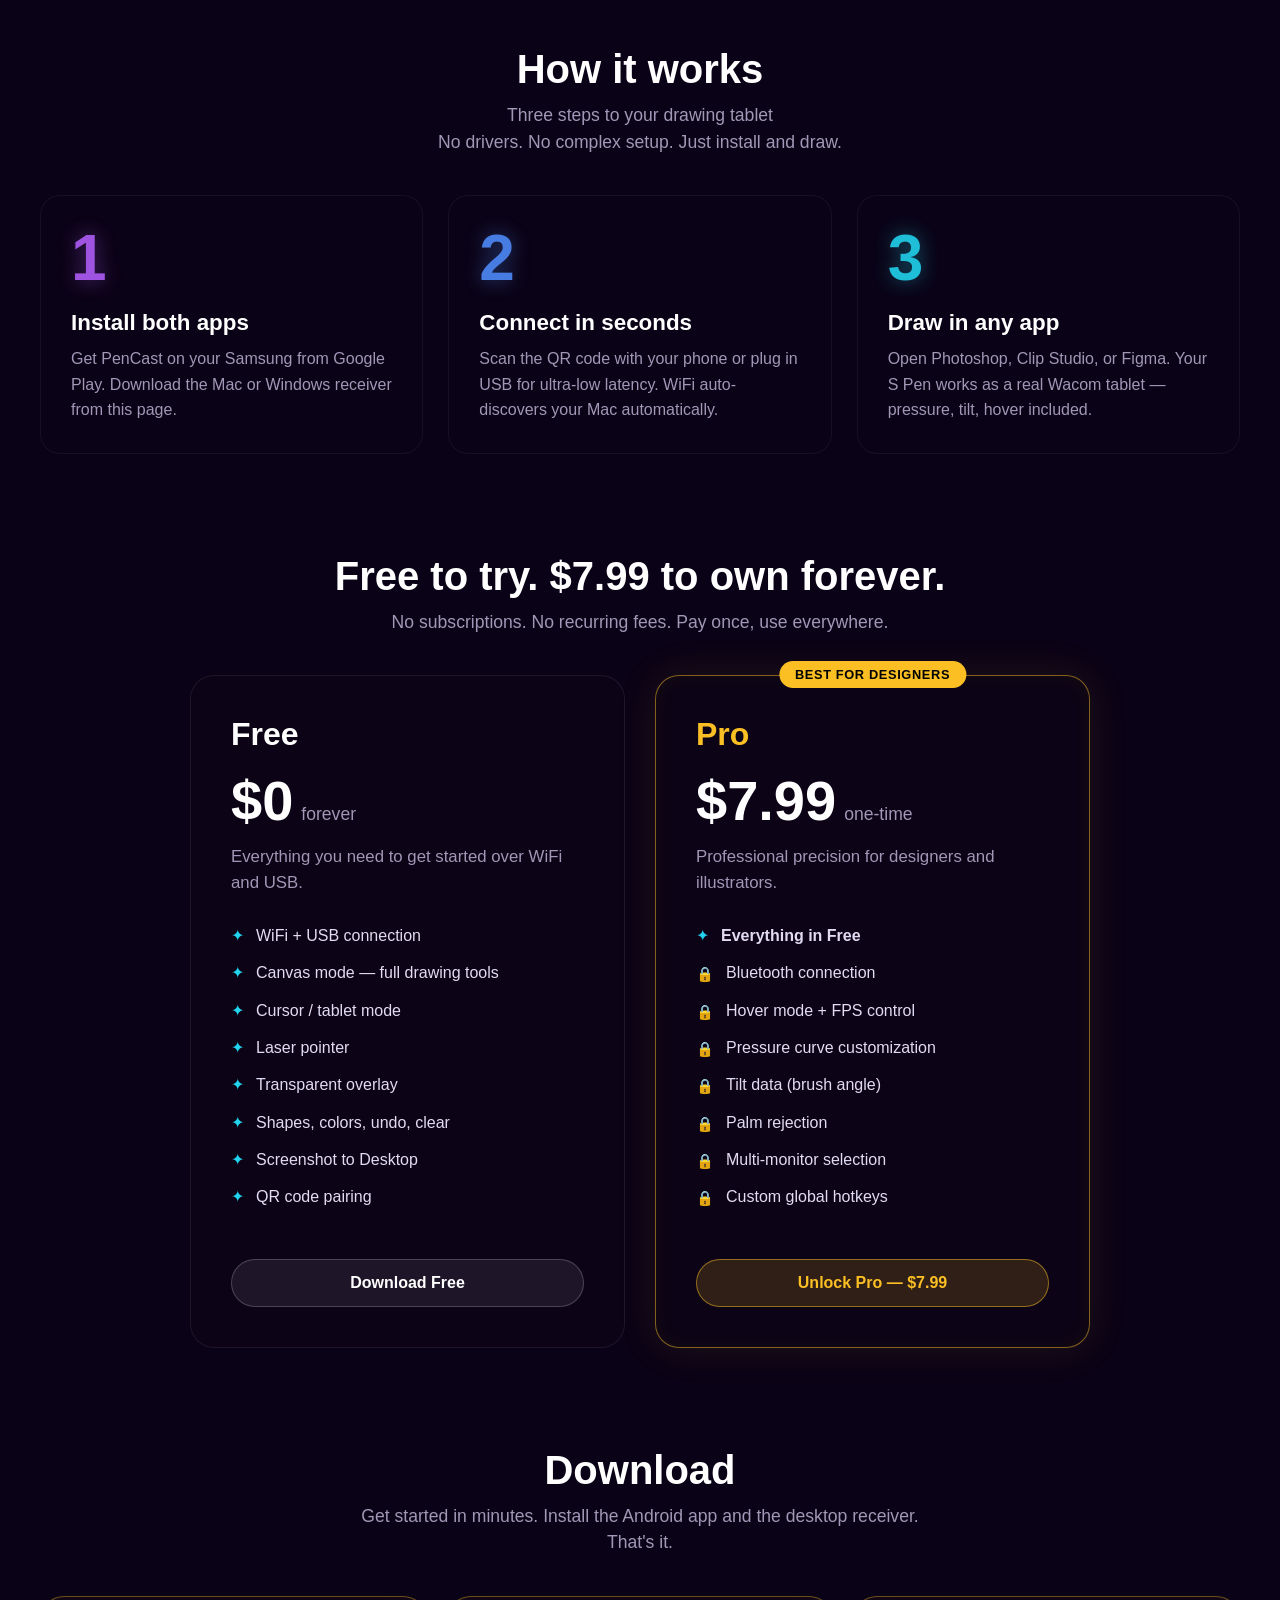
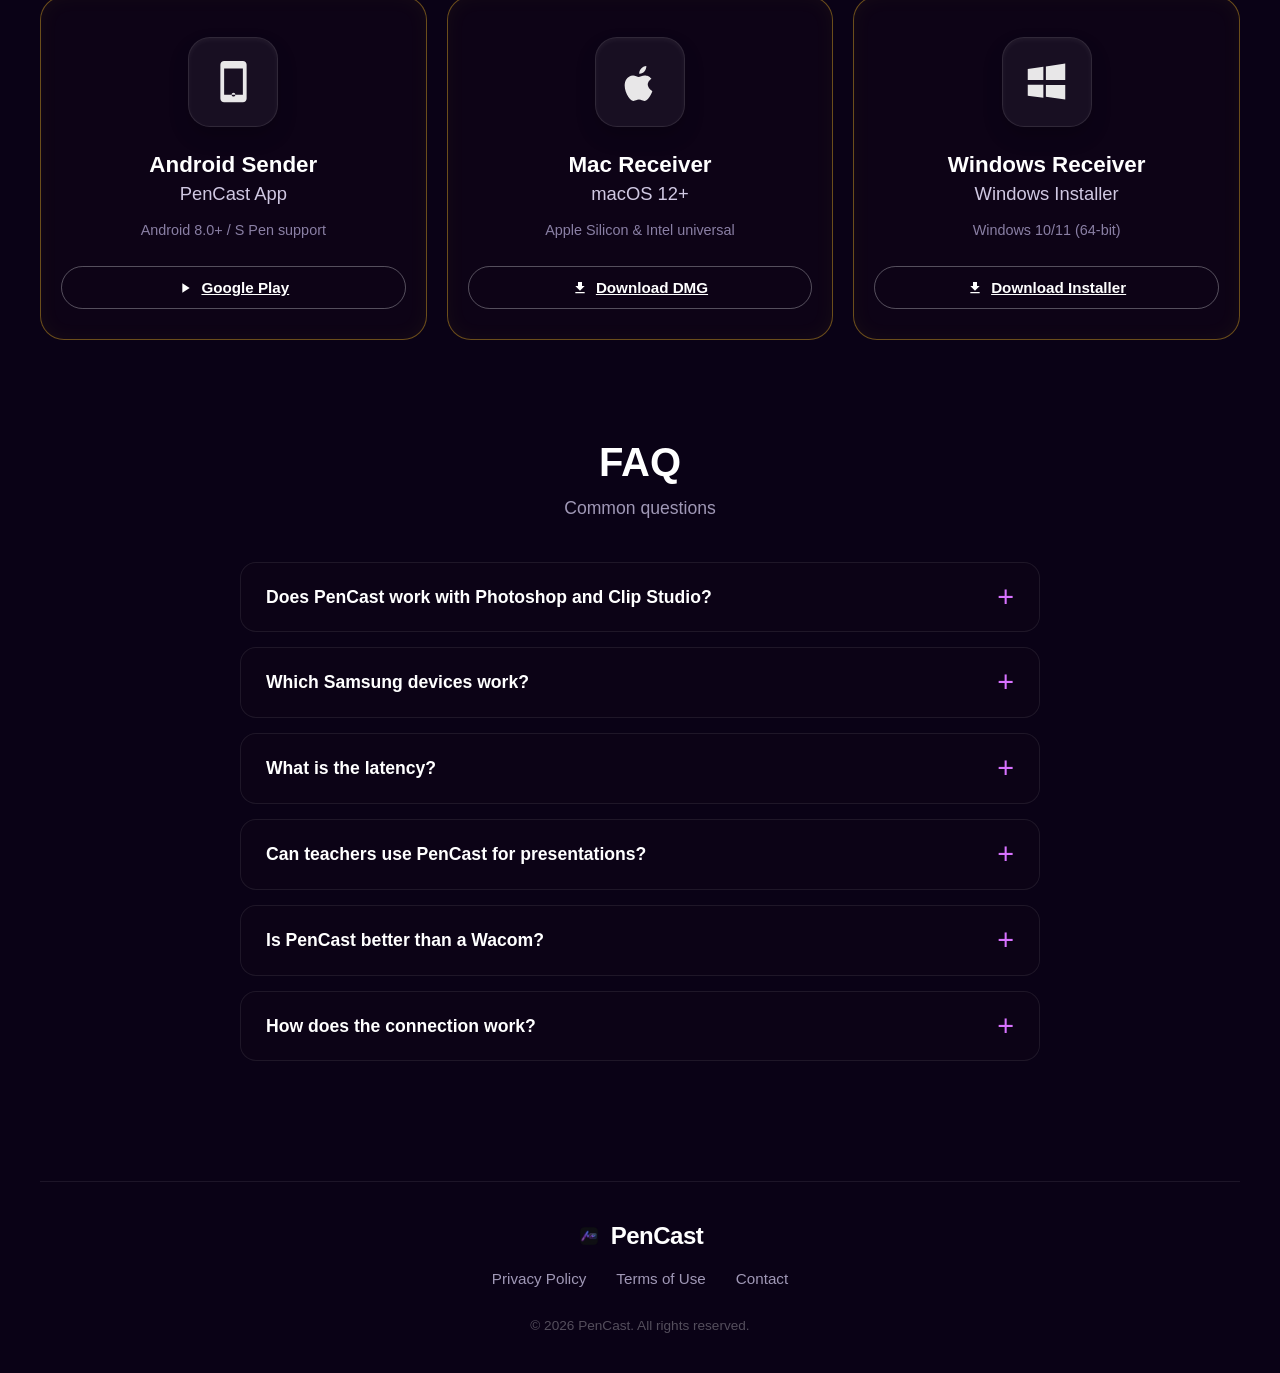
==== commit 3d83e058: "Redesigned landing page with updated layout, styles, and enhanced structured data for SEO." ====
--- a/index.html
+++ b/index.html
@@ -1,789 +1,2212 @@
 <!DOCTYPE html>
 <html lang="en">
+
 <head>
-  <meta charset="UTF-8" />
-  <meta name="viewport" content="width=device-width, initial-scale=1.0" />
+  <meta charset="UTF-8">
+  <meta name="viewport" content="width=device-width, initial-scale=1.0">
   <title>PenCast — S Pen Drawing Tablet for Mac & Windows</title>
-  <meta name="description" content="Turn your Samsung S Pen into a professional Wacom-style drawing tablet for Mac and Windows. WiFi, USB, and Bluetooth. No screen mirroring — raw pen data, zero latency." />
+  <meta name="description"
+    content="Turn your Samsung S Pen into a professional Wacom-style drawing tablet for Mac and Windows. WiFi, USB, and Bluetooth. No screen mirroring — raw pen data, zero latency." />
   <meta property="og:title" content="PenCast — S Pen Drawing Tablet for Mac & Windows" />
-  <meta property="og:description" content="Turn your Samsung S Pen into a professional drawing tablet for Mac and Windows." />
-  <meta property="og:image" content="images/hero_mac_tablet.png" />
+  <meta property="og:description"
+    content="Turn your Samsung S Pen into a professional drawing tablet for Mac and Windows." />
+  <meta property="og:image" content="images/hero_monitor_tablet.png" />
   <link rel="icon" type="image/png" href="images/app_logo.png" />
 
-  <!-- Structured Data -->
   <script type="application/ld+json">
-  {
-    "@context": "https://schema.org",
-    "@graph": [
-      {
-        "@type": "SoftwareApplication",
-        "name": "PenCast",
-        "operatingSystem": "Android",
-        "applicationCategory": "UtilitiesApplication",
-        "description": "Turn your Samsung S Pen into a professional drawing tablet for Mac and Windows. PenCast streams raw stylus data — pressure, tilt, hover — directly into the OS. Works inside Photoshop, Clip Studio, Figma, and any professional app.",
-        "offers": {
-          "@type": "Offer",
-          "price": "0",
-          "priceCurrency": "USD"
+    {
+      "@context": "https://schema.org",
+      "@graph": [
+        {
+          "@type": "SoftwareApplication",
+          "name": "PenCast",
+          "operatingSystem": "Android",
+          "applicationCategory": "UtilitiesApplication",
+          "description": "Turn your Samsung S Pen into a professional drawing tablet for Mac and Windows.",
+          "offers": { "@type": "Offer", "price": "0", "priceCurrency": "USD" },
+          "url": "https://pencastapp.com",
+          "downloadUrl": "https://play.google.com/store/apps/details?id=com.pencast.app",
+          "author": { "@type": "Person", "name": "Ahmed Essa" }
         },
-        "aggregateRating": {
-          "@type": "AggregateRating",
-          "ratingValue": "5",
-          "ratingCount": "1"
-        },
-        "url": "https://pencastapp.com",
-        "downloadUrl": "https://play.google.com/store/apps/details?id=com.pencast.app",
-        "screenshot": "https://pencastapp.com/images/hero_mac_tablet.png",
-        "author": { "@type": "Person", "name": "Ahmed Essa" }
-      },
-      {
-        "@type": "FAQPage",
-        "mainEntity": [
-          {
-            "@type": "Question",
-            "name": "What is PenCast?",
-            "acceptedAnswer": { "@type": "Answer", "text": "PenCast is an Android app that turns your Samsung S Pen into a professional drawing tablet for Mac and Windows. It streams raw pen data — pressure, tilt, hover — directly into the operating system so apps like Photoshop, Clip Studio, and Figma see it as a real Wacom tablet." }
-          },
-          {
-            "@type": "Question",
-            "name": "Does PenCast work with Photoshop?",
-            "acceptedAnswer": { "@type": "Answer", "text": "Yes. PenCast injects stylus events directly into macOS and Windows, so Photoshop, Clip Studio Paint, Figma, Procreate for Mac, and any other drawing app see the S Pen as a real Wacom tablet with full pressure and tilt support." }
-          },
-          {
-            "@type": "Question",
-            "name": "What Samsung devices work with PenCast?",
-            "acceptedAnswer": { "@type": "Answer", "text": "Any Samsung Galaxy device with a built-in S Pen works with PenCast, including Galaxy S Ultra series, Galaxy Note series, Galaxy Z Fold series, and Galaxy Tab S series." }
-          },
-          {
-            "@type": "Question",
-            "name": "Is PenCast free?",
-            "acceptedAnswer": { "@type": "Answer", "text": "PenCast is free to download and use. A one-time Pro upgrade ($7.99) unlocks advanced features like Bluetooth connection, Hover Mode, Pressure Curve customization, Tilt data, Palm Rejection, and Multi-monitor selection." }
-          },
-          {
-            "@type": "Question",
-            "name": "How does PenCast connect to Mac or Windows?",
-            "acceptedAnswer": { "@type": "Answer", "text": "PenCast supports three connection modes: WiFi (auto-discovery via QR code or mDNS), USB via ADB reverse tunnel for ultra-low latency, and Bluetooth BLE for wireless use without WiFi (Pro feature)." }
-          },
-          {
-            "@type": "Question",
-            "name": "What is the latency of PenCast?",
-            "acceptedAnswer": { "@type": "Answer", "text": "Over USB, PenCast achieves approximately 5ms latency. Over WiFi on a good local network, latency is typically under 20ms — comparable to professional wired drawing tablets." }
-          },
-          {
-            "@type": "Question",
-            "name": "Can teachers use PenCast for presentations?",
-            "acceptedAnswer": { "@type": "Answer", "text": "Yes. PenCast has a transparent overlay mode that lets you draw and annotate directly on top of any open window on your Mac or Windows screen — perfect for teachers, presenters, and online tutors. The laser pointer and highlighter tools are also included for free." }
-          },
-          {
-            "@type": "Question",
-            "name": "Is PenCast better than a Wacom tablet?",
-            "acceptedAnswer": { "@type": "Answer", "text": "PenCast turns a device you already own (your Samsung Galaxy) into a drawing tablet, saving you $80-$200 on a dedicated Wacom. It supports pressure sensitivity, tilt, hover, and palm rejection — the same features professional artists need — at a fraction of the cost." }
-          }
-        ]
-      }
-    ]
-  }
+        {
+          "@type": "FAQPage",
+          "mainEntity": [
+            { "@type": "Question", "name": "What is PenCast?", "acceptedAnswer": { "@type": "Answer", "text": "PenCast turns your Samsung S Pen into a professional drawing tablet for Mac and Windows." } },
+            { "@type": "Question", "name": "Does PenCast work with Photoshop?", "acceptedAnswer": { "@type": "Answer", "text": "Yes. PenCast injects stylus events into macOS and Windows so any drawing app sees it as a real Wacom tablet." } },
+            { "@type": "Question", "name": "What is the latency?", "acceptedAnswer": { "@type": "Answer", "text": "USB: ~5ms. WiFi: under 20ms." } }
+          ]
+        }
+      ]
+    }
   </script>
   <style>
-    *, *::before, *::after { box-sizing: border-box; margin: 0; padding: 0; }
-
     :root {
-      --bg:        #07071A;
-      --bg2:       #0D0D28;
-      --bg3:       #12122F;
-      --purple:    #7C3AED;
-      --blue:      #3B82F6;
-      --pink:      #EC4899;
-      --glow:      #8B5CF6;
-      --text:      #F1F1FF;
-      --muted:     #8888AA;
-      --border:    rgba(139,92,246,0.2);
-    }
-
-    html { scroll-behavior: smooth; }
+      --bg-color: #0f0518;
+      --text-main: #ffffff;
+      --text-muted: #a098b6;
+
+      /* Neon Glow Colors */
+      --neon-purple: #b05cf8;
+      --neon-blue: #4f8bf9;
+      --neon-cyan: #22d3ee;
+      --neon-purple-light: #d872ff;
+      --neon-gold: #fbbf24;
+    }
+
+    * {
+      box-sizing: border-box;
+      margin: 0;
+      padding: 0;
+      font-family: -apple-system, BlinkMacSystemFont, "Segoe UI", Roboto, Helvetica, Arial, sans-serif;
+      scroll-behavior: smooth;
+    }
 
     body {
-      font-family: -apple-system, BlinkMacSystemFont, 'Segoe UI', sans-serif;
-      background: var(--bg);
-      color: var(--text);
-      overflow-x: hidden;
-    }
-
-    /* ── NAV ── */
-    nav {
-      position: fixed; top: 0; left: 0; right: 0; z-index: 100;
-      display: flex; align-items: center; justify-content: space-between;
-      padding: 12px 3%; /* Narrower padding for tighter top-right feel */
-      background: rgba(7,7,26,0.85);
+      background: #0a0216;
+      color: var(--text-main);
+      min-height: 100vh;
+      padding: 20px 20px 40px 20px;
+      display: flex;
+      justify-content: center;
+      align-items: flex-start;
+    }
+
+    /* --- Background Neural Mesh Effects --- */
+    .bg-effects {
+      position: fixed;
+      inset: 0;
+      pointer-events: none;
+      z-index: 0;
+      overflow: hidden;
+      background: radial-gradient(circle at 50% 0%, #2a1050 0%, #0a0216 80%);
+    }
+
+    .mesh-container {
+      position: absolute;
+      bottom: -20%;
+      width: 200%;
+      height: 100%;
+      left: -50%;
+      transform: perspective(600px) rotateX(60deg);
+      mask-image: linear-gradient(to top, black 20%, transparent 90%);
+      -webkit-mask-image: linear-gradient(to top, black 20%, transparent 90%);
+    }
+
+    .neural-mesh {
+      width: 100%;
+      height: 100%;
+      background-image: url("data:image/svg+xml,%3Csvg width='60' height='60' viewBox='0 0 60 60' xmlns='http://www.w3.org/2000/svg'%3E%3Cg fill='none' stroke='%236a43ff' stroke-width='0.5'%3E%3Cpath d='M30 0 L60 30 L30 60 L0 30 Z'/%3E%3Ccircle cx='30' cy='30' r='1.5' fill='%23b53cff'/%3E%3C/g%3E%3C/svg%3E");
+      background-size: 80px 80px;
+      animation: moveMesh 60s linear infinite;
+      opacity: 0.6;
+      position: relative;
+    }
+
+    .neural-mesh::after {
+      content: '';
+      position: absolute;
+      top: 0; left: 0;
+      width: 100%; height: 100%;
+      background: linear-gradient(90deg, transparent, rgba(106, 67, 255, 0.1), transparent);
+      background-size: 200% 100%;
+      animation: waveGlow 10s ease-in-out infinite;
+    }
+
+    @keyframes moveMesh {
+      from { background-position: 0 0; }
+      to   { background-position: 0 1000px; }
+    }
+
+    @keyframes waveGlow {
+      0%, 100% { transform: translateX(-100%); }
+      50%       { transform: translateX(100%); }
+    }
+
+    .container {
+      max-width: 1200px;
+      width: 100%;
+      display: flex;
+      flex-direction: column;
+      gap: 40px;
+      position: relative;
+      z-index: 1;
+    }
+
+    /* --- Main Navigation Bar --- */
+    .main-nav {
+      display: flex;
+      justify-content: space-between;
+      align-items: center;
+      padding: 15px 30px;
+      background: rgba(255, 255, 255, 0.02);
+      border: 1px solid rgba(255, 255, 255, 0.05);
+      border-radius: 100px;
+      backdrop-filter: blur(10px);
+      margin-bottom: 20px;
+      position: sticky;
+      top: 20px;
+      z-index: 100;
+    }
+
+    .nav-brand {
+      display: flex;
+      align-items: center;
+      gap: 10px;
+      font-size: 1.4rem;
+      font-weight: 800;
+      color: #ffffff;
+      letter-spacing: -0.02em;
+    }
+
+    .brand-icon {
+      width: 24px;
+      height: 24px;
+    }
+
+    .nav-links {
+      display: flex;
+      list-style: none;
+      gap: 35px;
+    }
+
+    .nav-links a {
+      text-decoration: none;
+      color: var(--text-muted);
+      font-size: 0.95rem;
+      font-weight: 500;
+      transition: color 0.2s ease;
+    }
+
+    .nav-links a:hover {
+      color: var(--text-main);
+    }
+
+    .btn-nav {
+      background: rgba(176, 92, 248, 0.2);
+      color: white;
+      border: 1px solid rgba(176, 92, 248, 0.5);
+      padding: 10px 24px;
+      border-radius: 30px;
+      font-weight: 600;
+      font-size: 0.9rem;
+      cursor: pointer;
+      transition: all 0.2s ease;
+      text-decoration: none;
+    }
+
+    .btn-nav:hover {
+      background: rgba(176, 92, 248, 0.4);
+      border-color: rgba(176, 92, 248, 0.8);
+      box-shadow: 0 0 15px rgba(176, 92, 248, 0.3);
+    }
+
+    /* --- Hero Section --- */
+    .hero {
+      display: flex;
+      justify-content: space-between;
+      align-items: center;
+      padding-bottom: 20px;
+    }
+
+    .hero h1 {
+      font-size: 3rem;
+      line-height: 1.2;
+      margin-bottom: 12px;
+      font-weight: 700;
+    }
+
+    .hero p {
+      color: var(--text-muted);
+      font-size: 1.1rem;
+      line-height: 1.5;
+    }
+
+    .hero-images {
+      width: 50%;
+      height: 200px;
+      display: flex;
+      justify-content: flex-end;
+    }
+
+    /* --- Software Bar --- */
+    .software-bar {
+      display: flex;
+      justify-content: space-between;
+      align-items: center;
+      background: rgba(255, 255, 255, 0.04);
+      border: 1px solid rgba(255, 255, 255, 0.08);
+      border-radius: 12px;
+      padding: 16px 35px;
+      backdrop-filter: blur(15px);
+    }
+
+    .software-item {
+      display: flex;
+      align-items: center;
+      gap: 10px;
+    }
+
+    .software-item span {
+      font-weight: 500;
+      color: #e2dcf2;
+      font-size: 1.05rem;
+      letter-spacing: 0.02em;
+    }
+
+    .app-icon {
+      width: 24px;
+      height: 24px;
+      display: block;
+    }
+
+    .figma-icon {
+      width: 16px;
+      height: 24px;
+    }
+
+    .csp-text {
+      display: flex;
+      flex-direction: column;
+      justify-content: center;
+      line-height: 1;
+    }
+
+    .csp-small {
+      font-size: 0.55rem !important;
+      letter-spacing: 0.05em;
+      opacity: 0.8;
+      margin-bottom: 2px;
+    }
+
+    .csp-large {
+      font-size: 1rem !important;
+      font-weight: 400 !important;
+    }
+
+    .blender-text {
+      font-weight: 600 !important;
+      letter-spacing: -0.02em;
+    }
+
+    /* --- Dashboard Visual Grid --- */
+    .dashboard-grid {
+      display: grid;
+      grid-template-columns: 2fr 1.2fr 1.2fr 1.5fr;
+      grid-template-rows: 1fr 1fr;
+      gap: 20px;
+      min-height: 400px;
+    }
+
+    .card {
+      background: rgba(15, 5, 24, 0.4);
       backdrop-filter: blur(12px);
-      border-bottom: 1px solid var(--border);
-    }
-    .nav-logo { display: flex; align-items: center; gap: 10px; text-decoration: none; }
-    .nav-logo img { width: 36px; height: 36px; border-radius: 8px; }
-    .nav-logo span { font-size: 1.2rem; font-weight: 700; color: var(--text); }
-    .nav-links { display: flex; gap: 28px; align-items: center; }
-    .nav-links a {
-      font-size: 0.85rem; font-weight: 500; color: var(--muted);
-      text-decoration: none; transition: color 0.2s;
-    }
-    .nav-links a:hover { color: var(--text); }
-
-    .nav-cta {
-      background: linear-gradient(135deg, var(--purple), var(--blue));
-      color: white; border: none; border-radius: 8px;
-      padding: 8px 20px; font-size: 0.85rem; font-weight: 700;
-      cursor: pointer; text-decoration: none;
-      transition: all 0.2s ease;
-      box-shadow: 0 4px 15px rgba(124,58,237,0.3);
-    }
-    .nav-cta:hover { 
-      opacity: 1; 
-      transform: translateY(-1px);
-      box-shadow: 0 6px 20px rgba(124,58,237,0.5);
-    }
-
-    /* ── HERO ── */
-    .hero {
-      min-height: 100vh;
-      display: flex; flex-direction: column; align-items: center; justify-content: center;
-      text-align: center;
-      padding: 120px 5% 80px;
+      border-radius: 20px;
+      padding: 24px;
+      display: flex;
+      flex-direction: column;
+      border: 2px solid transparent;
       position: relative;
       overflow: hidden;
-    }
-    .hero::before {
-      content: '';
-      position: absolute; inset: 0;
-      background:
-        radial-gradient(ellipse 60% 50% at 50% 0%, rgba(124,58,237,0.25) 0%, transparent 70%),
-        radial-gradient(ellipse 40% 40% at 80% 60%, rgba(59,130,246,0.15) 0%, transparent 60%);
-      pointer-events: none;
-    }
-    .hero-badge {
-      display: inline-flex; align-items: center; gap: 8px;
-      background: rgba(124,58,237,0.15); border: 1px solid rgba(124,58,237,0.4);
-      border-radius: 20px; padding: 6px 16px;
-      font-size: 0.8rem; font-weight: 600; color: #A78BFA;
-      margin-bottom: 28px; letter-spacing: 0.05em;
-    }
-    .hero h1 {
-      font-size: clamp(2.2rem, 5vw, 4rem);
-      font-weight: 800; line-height: 1.15;
-      max-width: 780px;
-      background: linear-gradient(135deg, #fff 0%, #C4B5FD 50%, #93C5FD 100%);
-      -webkit-background-clip: text; -webkit-text-fill-color: transparent;
-      background-clip: text;
+      transition: transform 0.2s ease;
+    }
+
+    .card:hover {
+      transform: translateY(-2px);
+    }
+
+    .span-2-rows {
+      grid-row: span 2;
+    }
+
+    .card h2 {
+      font-size: 2.2rem;
+      margin-bottom: 5px;
+      font-weight: 700;
+    }
+
+    .card h3 {
+      font-size: 1.4rem;
+      margin-bottom: 5px;
+      line-height: 1.3;
+    }
+
+    .card p {
+      color: var(--text-muted);
+      font-size: 1rem;
+    }
+
+    .neon-purple {
+      border-color: rgba(176, 92, 248, 0.6);
+      box-shadow: 0 0 25px rgba(176, 92, 248, 0.15), inset 0 0 15px rgba(176, 92, 248, 0.1);
+    }
+
+    .neon-blue {
+      border-color: rgba(79, 139, 249, 0.6);
+      box-shadow: 0 0 25px rgba(79, 139, 249, 0.15), inset 0 0 15px rgba(79, 139, 249, 0.1);
+    }
+
+    .neon-cyan {
+      border-color: rgba(34, 211, 238, 0.6);
+      box-shadow: 0 0 25px rgba(34, 211, 238, 0.15), inset 0 0 15px rgba(34, 211, 238, 0.1);
+    }
+
+    .neon-purple-light {
+      border-color: rgba(216, 114, 255, 0.6);
+      box-shadow: 0 0 25px rgba(216, 114, 255, 0.15), inset 0 0 15px rgba(216, 114, 255, 0.1);
+    }
+
+    .neon-gold {
+      border-color: rgba(251, 191, 36, 0.6);
+      box-shadow: 0 0 25px rgba(251, 191, 36, 0.15), inset 0 0 15px rgba(251, 191, 36, 0.1);
+    }
+
+    .pricing-card-mini {
+      align-items: center;
+      text-align: center;
+      justify-content: center;
+      gap: 15px;
+    }
+
+    .pricing-card-mini h2 {
+      font-size: 1.8rem;
+      color: var(--neon-gold);
+      margin-bottom: 0;
+    }
+
+    .pricing-card-mini .price {
+      font-size: 3.5rem;
+      font-weight: 800;
+      margin: 10px 0;
+      color: white;
+    }
+
+    .pricing-card-mini .subtitle,
+    .pricing-card-mini .includes {
+      font-size: 0.9rem;
+      line-height: 1.4;
+    }
+
+    .btn-primary {
+      width: 100%;
+      background: rgba(255, 255, 255, 0.08);
+      color: white;
+      border: 1px solid rgba(255, 255, 255, 0.2);
+      padding: 14px 0;
+      border-radius: 30px;
+      font-weight: 600;
+      font-size: 1rem;
+      cursor: pointer;
+      transition: all 0.2s ease;
+      margin-top: 10px;
+    }
+
+    .btn-primary:hover {
+      background: rgba(255, 255, 255, 0.15);
+      border-color: rgba(255, 255, 255, 0.4);
+      box-shadow: 0 0 15px rgba(255, 255, 255, 0.1);
+    }
+
+    .btn-gold {
+      background: rgba(251, 191, 36, 0.15);
+      border-color: rgba(251, 191, 36, 0.5);
+      color: var(--neon-gold);
+    }
+
+    .btn-gold:hover {
+      background: rgba(251, 191, 36, 0.25);
+      border-color: var(--neon-gold);
+      box-shadow: 0 0 15px rgba(251, 191, 36, 0.3);
+    }
+
+    .asset-placeholder {
+      flex-grow: 1;
+      display: flex;
+      align-items: center;
+      justify-content: center;
+      color: rgba(255, 255, 255, 0.2);
+      font-size: 0.9rem;
+      margin-top: 15px;
+      border: 1px dashed rgba(255, 255, 255, 0.1);
+      border-radius: 12px;
+      min-height: 80px;
+    }
+
+    .chart-placeholder {
+      min-height: 200px;
+    }
+
+    /* --- Section Headers --- */
+    .section-header {
+      text-align: center;
+      margin-bottom: 40px;
+    }
+
+    .section-header h2 {
+      font-size: 2.5rem;
+      margin-bottom: 10px;
+      font-weight: 700;
+    }
+
+    .section-header p {
+      color: var(--text-muted);
+      font-size: 1.1rem;
+      line-height: 1.5;
+      max-width: 600px;
+      margin: 0 auto;
+    }
+
+    /* --- REDESIGNED: 3 Vertical, 1 Horizontal Bento Box Grid --- */
+    .pro-features-section {
+      margin-top: 60px;
+      scroll-margin-top: 100px;
+    }
+
+    .pro-features-grid {
+      display: grid;
+      grid-template-columns: repeat(3, 1fr);
+      gap: 25px;
+    }
+
+    .feature-bento-card {
+      background: rgba(15, 5, 24, 0.4);
+      border: 1px solid rgba(255, 255, 255, 0.05);
+      border-radius: 24px;
+      padding: 30px;
+      backdrop-filter: blur(12px);
+      transition: transform 0.2s ease, border-color 0.2s ease;
+      display: flex;
+      flex-direction: column;
+      gap: 20px;
+    }
+
+    .feature-bento-card:hover {
+      transform: translateY(-3px);
+      border-color: rgba(255, 255, 255, 0.15);
+    }
+
+    .bento-vertical {
+      grid-column: span 1;
+    }
+
+    .bento-wide {
+      grid-column: span 3;
+      flex-direction: row;
+      align-items: center;
+    }
+
+    .bento-wide .bento-content,
+    .bento-wide .bento-image {
+      flex: 1;
+    }
+
+    .bento-image {
+      border-radius: 16px;
+      overflow: hidden;
+      flex-grow: 1;
+      width: 100%;
+      position: relative;
+    }
+
+    .bento-image img {
+      display: block;
+      width: 100%;
+      height: 100%;
+      position: absolute;
+      inset: 0;
+    }
+
+    /* Photo heights based on orientation */
+    .bento-vertical .bento-image {
+      min-height: 340px;
+      height: 340px;
+      background: #111827;
+    }
+
+    .bento-wide .bento-image {
+      min-height: 260px;
+      height: 260px;
+      background: #111827;
+    }
+
+    .bento-content h3 {
+      font-size: 0.95rem;
+      text-transform: uppercase;
+      letter-spacing: 0.05em;
+      margin-bottom: 8px;
+      font-weight: 800;
+    }
+
+    .bento-content h4 {
+      font-size: 1.5rem;
+      color: #ffffff;
+      margin-bottom: 12px;
+      font-weight: 600;
+      line-height: 1.3;
+    }
+
+    .bento-content p {
+      color: var(--text-muted);
+      font-size: 1rem;
+      line-height: 1.6;
+    }
+
+    .feat-purple h3 {
+      color: var(--neon-purple-light);
+    }
+
+    .feat-blue h3 {
+      color: var(--neon-blue);
+    }
+
+    .feat-cyan h3 {
+      color: var(--neon-cyan);
+    }
+
+    .feat-gold h3 {
+      color: var(--neon-gold);
+    }
+
+    /* --- Who Is It For Section --- */
+    .who-is-it-for {
+      margin-top: 60px;
+      scroll-margin-top: 100px;
+    }
+
+    .superpowers-grid {
+      display: grid;
+      grid-template-columns: 1fr 1fr;
+      gap: 30px;
+    }
+
+    .superpower-col {
+      background: rgba(15, 5, 24, 0.4);
+      border-radius: 24px;
+      padding: 40px;
+      backdrop-filter: blur(12px);
+      border: 1px solid rgba(255, 255, 255, 0.05);
+      display: flex;
+      flex-direction: column;
+      gap: 30px;
+    }
+
+    .artist-col {
+      border-top: 3px solid var(--neon-blue);
+      box-shadow: inset 0 20px 30px -20px rgba(79, 139, 249, 0.15);
+    }
+
+    .educator-col {
+      border-top: 3px solid var(--neon-purple);
+      box-shadow: inset 0 20px 30px -20px rgba(176, 92, 248, 0.15);
+    }
+
+    .col-header h3 {
+      font-size: 1.8rem;
+      font-weight: 700;
+      margin-bottom: 10px;
+    }
+
+    .artist-col .col-header h3 {
+      color: var(--neon-blue);
+    }
+
+    .educator-col .col-header h3 {
+      color: var(--neon-purple-light);
+    }
+
+    .feature-block h4 {
+      font-size: 1.3rem;
+      margin-bottom: 10px;
+      color: #ffffff;
+    }
+
+    .feature-block p {
+      color: var(--text-muted);
+      font-size: 1rem;
+      line-height: 1.6;
+      margin-bottom: 15px;
+    }
+
+    .feature-list {
+      list-style: none;
+      display: flex;
+      flex-direction: column;
+      gap: 10px;
+    }
+
+    .feature-list li {
+      position: relative;
+      padding-left: 24px;
+      color: #e2dcf2;
+      font-size: 0.95rem;
+      line-height: 1.4;
+    }
+
+    .feature-list li::before {
+      content: "✦";
+      position: absolute;
+      left: 0;
+      top: 0;
+      font-size: 1rem;
+    }
+
+    .artist-col .feature-list li::before {
+      color: var(--neon-cyan);
+    }
+
+    .educator-col .feature-list li::before {
+      color: var(--neon-purple);
+    }
+
+    /* --- How It Works Section --- */
+    .how-it-works {
+      margin-top: 60px;
+      scroll-margin-top: 100px;
+    }
+
+    .steps-grid {
+      display: grid;
+      grid-template-columns: repeat(3, 1fr);
+      gap: 25px;
+    }
+
+    .step-card {
+      background: rgba(15, 5, 24, 0.3);
+      border: 1px solid rgba(255, 255, 255, 0.05);
+      border-radius: 20px;
+      padding: 30px;
+      backdrop-filter: blur(12px);
+      transition: transform 0.2s ease, background 0.2s ease;
+    }
+
+    .step-card:hover {
+      transform: translateY(-5px);
+      background: rgba(255, 255, 255, 0.03);
+      border-color: rgba(255, 255, 255, 0.1);
+    }
+
+    .step-number {
+      font-size: 4rem;
+      font-weight: 800;
+      line-height: 1;
       margin-bottom: 20px;
-    }
-    .hero p {
-      font-size: clamp(1rem, 2vw, 1.2rem);
-      color: var(--muted); max-width: 560px; line-height: 1.7;
+      opacity: 0.9;
+    }
+
+    .text-glow-purple {
+      color: var(--neon-purple);
+      text-shadow: 0 0 20px rgba(176, 92, 248, 0.5);
+    }
+
+    .text-glow-blue {
+      color: var(--neon-blue);
+      text-shadow: 0 0 20px rgba(79, 139, 249, 0.5);
+    }
+
+    .text-glow-cyan {
+      color: var(--neon-cyan);
+      text-shadow: 0 0 20px rgba(34, 211, 238, 0.5);
+    }
+
+    .step-card h3 {
+      font-size: 1.4rem;
+      margin-bottom: 10px;
+      color: #ffffff;
+    }
+
+    .step-card p {
+      color: var(--text-muted);
+      font-size: 1rem;
+      line-height: 1.6;
+    }
+
+    /* --- Pricing Section --- */
+    .pricing-section {
+      margin-top: 60px;
+      scroll-margin-top: 100px;
+    }
+
+    .pricing-grid {
+      display: grid;
+      grid-template-columns: 1fr 1fr;
+      gap: 30px;
+      max-width: 900px;
+      margin: 0 auto;
+    }
+
+    .pricing-tier {
+      background: rgba(15, 5, 24, 0.4);
+      border: 1px solid rgba(255, 255, 255, 0.08);
+      border-radius: 24px;
+      padding: 40px;
+      backdrop-filter: blur(12px);
+      display: flex;
+      flex-direction: column;
+      position: relative;
+    }
+
+    .pricing-tier.pro-tier {
+      border-color: rgba(251, 191, 36, 0.5);
+      box-shadow: 0 0 40px rgba(251, 191, 36, 0.1), inset 0 0 20px rgba(251, 191, 36, 0.05);
+    }
+
+    .badge {
+      position: absolute;
+      top: -15px;
+      left: 50%;
+      transform: translateX(-50%);
+      background: var(--neon-gold);
+      color: #000;
+      font-size: 0.8rem;
+      font-weight: 800;
+      padding: 6px 16px;
+      border-radius: 20px;
+      letter-spacing: 0.05em;
+      text-transform: uppercase;
+    }
+
+    .pricing-tier h3 {
+      font-size: 2rem;
+      margin-bottom: 5px;
+    }
+
+    .pro-tier h3 {
+      color: var(--neon-gold);
+    }
+
+    .price-display {
+      display: flex;
+      align-items: baseline;
+      gap: 8px;
+      margin: 15px 0;
+    }
+
+    .price-amount {
+      font-size: 3.5rem;
+      font-weight: 800;
+      color: white;
+      line-height: 1;
+    }
+
+    .price-interval {
+      color: var(--text-muted);
+      font-size: 1.1rem;
+    }
+
+    .pricing-desc {
+      color: var(--text-muted);
+      font-size: 1.05rem;
+      line-height: 1.5;
+      margin-bottom: 30px;
+    }
+
+    .tier-features {
+      list-style: none;
+      display: flex;
+      flex-direction: column;
+      gap: 15px;
+      flex-grow: 1;
       margin-bottom: 40px;
     }
-    .hero-btns { display: flex; gap: 14px; flex-wrap: wrap; justify-content: center; margin-bottom: 60px; }
-    .btn-primary {
-      display: inline-flex; align-items: center; gap: 8px;
-      background: linear-gradient(135deg, var(--purple), var(--blue));
-      color: white; border: none; border-radius: 12px;
-      padding: 14px 28px; font-size: 1rem; font-weight: 700;
-      cursor: pointer; text-decoration: none;
-      box-shadow: 0 0 30px rgba(124,58,237,0.4);
-      transition: transform 0.2s, box-shadow 0.2s;
-    }
-    .btn-primary:hover { transform: translateY(-2px); box-shadow: 0 0 45px rgba(124,58,237,0.6); }
-    .btn-secondary {
-      display: inline-flex; align-items: center; gap: 8px;
-      background: rgba(255,255,255,0.05); border: 1px solid var(--border);
-      color: var(--text); border-radius: 12px;
-      padding: 14px 28px; font-size: 1rem; font-weight: 600;
-      cursor: pointer; text-decoration: none;
-      transition: background 0.2s;
-    }
-    .btn-secondary:hover { background: rgba(255,255,255,0.1); }
-    .hero-img {
-      width: 100%; max-width: 900px;
-      border-radius: 15px;
-      box-shadow: 0 0 60px rgba(124,58,237,0.3);
-    }
-
-    /* ── STATS ── */
-    .stats {
-      display: flex; justify-content: center; gap: 60px; flex-wrap: wrap;
-      padding: 48px 5%;
-      border-top: 1px solid var(--border);
-      border-bottom: 1px solid var(--border);
-      background: var(--bg2);
-    }
-    .stat { text-align: center; }
-    .stat-num {
-      font-size: 2rem; font-weight: 800;
-      background: linear-gradient(135deg, var(--purple), var(--blue));
-      -webkit-background-clip: text; -webkit-text-fill-color: transparent;
-      background-clip: text;
-    }
-    .stat-label { font-size: 0.85rem; color: var(--muted); margin-top: 4px; }
-
-    /* ── SECTIONS ── */
-    section { padding: 100px 5%; }
-    .section-label {
+
+    .tier-features li {
+      display: flex;
+      gap: 12px;
+      align-items: flex-start;
+      color: #e2dcf2;
+      font-size: 1rem;
+      line-height: 1.4;
+    }
+
+    .feat-icon {
+      flex-shrink: 0;
       display: inline-block;
-      font-size: 0.75rem; font-weight: 700; letter-spacing: 0.12em;
-      color: #A78BFA; text-transform: uppercase; margin-bottom: 14px;
-    }
-    h2 {
-      font-size: clamp(1.8rem, 3.5vw, 2.8rem);
-      font-weight: 800; line-height: 1.2; margin-bottom: 16px;
-    }
-    .subtitle { font-size: 1.05rem; color: var(--muted); line-height: 1.7; max-width: 560px; }
-
-    /* ── HOW IT WORKS ── */
-    .how { background: var(--bg2); }
-    .how-inner { max-width: 1100px; margin: 0 auto; }
-    .how-header { text-align: center; margin-bottom: 70px; }
-    .how-header .subtitle { margin: 0 auto; }
-    .steps {
-      display: grid; grid-template-columns: repeat(auto-fit, minmax(260px, 1fr));
-      gap: 32px;
-    }
-    .step {
-      background: var(--bg3); border: 1px solid var(--border);
-      border-radius: 20px; padding: 36px 28px;
-      position: relative; overflow: hidden;
-      transition: border-color 0.3s;
-    }
-    .step:hover { border-color: rgba(124,58,237,0.6); }
-    .step-num {
-      font-size: 3.5rem; font-weight: 900; line-height: 1;
-      background: linear-gradient(135deg, rgba(124,58,237,0.3), rgba(59,130,246,0.3));
-      -webkit-background-clip: text; -webkit-text-fill-color: transparent;
-      background-clip: text;
-      margin-bottom: 16px;
-    }
-    .step h3 { font-size: 1.1rem; font-weight: 700; margin-bottom: 10px; }
-    .step p { font-size: 0.9rem; color: var(--muted); line-height: 1.65; }
-
-    /* ── FEATURES ── */
-    .features-inner { max-width: 1100px; margin: 0 auto; }
-    .features-header { text-align: center; margin-bottom: 70px; }
-    .features-header .subtitle { margin: 0 auto; }
-    .features-grid {
-      display: grid; grid-template-columns: repeat(auto-fit, minmax(300px, 1fr));
-      gap: 28px;
-    }
-    .feat-card {
-      background: var(--bg2); border: 1px solid var(--border);
-      border-radius: 20px; overflow: hidden;
-      transition: transform 0.3s, border-color 0.3s;
-    }
-    .feat-card:hover { transform: translateY(-4px); border-color: rgba(124,58,237,0.5); }
-    .feat-card img { width: 100%; display: block; height: 320px; object-fit: contain; background: #0a0a1f; }
-    .feat-card-body { padding: 24px; }
-    .feat-card h3 { font-size: 1.05rem; font-weight: 700; margin-bottom: 8px; }
-    .feat-card p { font-size: 0.88rem; color: var(--muted); line-height: 1.6; }
-
-    /* ── HIGHLIGHT ── */
-    .highlight { background: var(--bg2); }
-    .highlight-inner {
-      max-width: 1100px; margin: 0 auto;
-      display: grid; grid-template-columns: 1fr 1fr; gap: 80px; align-items: center;
-    }
-    .highlight-img {
-      width: 100%; border-radius: 20px;
-      box-shadow: 0 0 50px rgba(124,58,237,0.25);
-    }
-    .highlight-text .section-label { display: block; }
-    .highlight-text h2 { margin-bottom: 20px; }
-    .highlight-text .subtitle { margin-bottom: 32px; }
-    .check-list { list-style: none; display: flex; flex-direction: column; gap: 14px; }
-    .check-list li {
-      display: flex; align-items: flex-start; gap: 12px;
-      font-size: 0.95rem; color: var(--muted); line-height: 1.5;
-    }
-    .check-list li::before {
-      content: '✦'; color: #A78BFA; font-size: 0.75rem;
-      margin-top: 3px; flex-shrink: 0;
-    }
-
-    /* ── PRICING ── */
-    .pricing-inner { max-width: 860px; margin: 0 auto; text-align: center; }
-    .pricing-inner h2 { margin-bottom: 12px; }
-    .pricing-inner .subtitle { margin: 0 auto 60px; }
-    .pricing-cards {
-      display: grid; grid-template-columns: 1fr 1fr; gap: 24px; text-align: left;
-    }
-    .pricing-card {
-      background: var(--bg2); border: 1px solid var(--border);
-      border-radius: 20px; padding: 36px;
-    }
-    .pricing-card.featured {
-      background: linear-gradient(145deg, rgba(124,58,237,0.15), rgba(59,130,246,0.1));
-      border-color: rgba(124,58,237,0.5);
+    }
+
+    .feat-icon.included {
+      color: var(--neon-cyan);
+    }
+
+    .feat-icon.locked {
+      color: #5a5072;
+      font-size: 0.9rem;
+      margin-top: 2px;
+    }
+
+    /* --- Download Section --- */
+    .download-section {
+      margin-top: 60px;
+      scroll-margin-top: 100px;
+    }
+
+    .download-grid {
+      display: grid;
+      grid-template-columns: repeat(3, 1fr);
+      gap: 20px;
+    }
+
+    .download-card {
+      background: rgba(15, 5, 24, 0.6);
+      border: 1px solid rgba(251, 191, 36, 0.4);
+      border-radius: 24px;
+      padding: 40px 20px 30px;
+      text-align: center;
+      display: flex;
+      flex-direction: column;
+      align-items: center;
+      transition: transform 0.2s ease, box-shadow 0.2s ease;
+      box-shadow: inset 0 0 20px rgba(251, 191, 36, 0.05);
+      backdrop-filter: blur(15px);
+    }
+
+    .download-card:hover {
+      transform: translateY(-5px);
+      box-shadow: inset 0 0 30px rgba(251, 191, 36, 0.1), 0 10px 30px rgba(0, 0, 0, 0.5);
+    }
+
+    .icon-container {
+      width: 90px;
+      height: 90px;
+      background: rgba(255, 255, 255, 0.05);
+      border-radius: 22px;
+      display: flex;
+      align-items: center;
+      justify-content: center;
+      margin-bottom: 25px;
+      border: 1px solid rgba(255, 255, 255, 0.1);
+      box-shadow: 0 10px 20px rgba(0, 0, 0, 0.2), inset 0 2px 5px rgba(255, 255, 255, 0.05);
+    }
+
+    .icon-container svg {
+      width: 45px;
+      height: 45px;
+      fill: #ffffff;
+      opacity: 0.9;
+    }
+
+    .download-card h3 {
+      font-size: 1.4rem;
+      margin-bottom: 5px;
+      color: white;
+      font-weight: 700;
+    }
+
+    .download-card h4 {
+      font-size: 1.15rem;
+      color: #d0c8e2;
+      font-weight: 400;
+      margin-bottom: 15px;
+    }
+
+    .download-card p {
+      color: #8a7fa4;
+      font-size: 0.9rem;
+      line-height: 1.5;
+      margin-bottom: 25px;
+      flex-grow: 1;
+      font-weight: 500;
+    }
+
+    .btn-outline {
+      width: 100%;
+      background: transparent;
+      color: white;
+      border: 1px solid rgba(255, 255, 255, 0.3);
+      padding: 12px 0;
+      border-radius: 30px;
+      font-weight: 600;
+      font-size: 0.95rem;
+      cursor: pointer;
+      transition: all 0.2s ease;
+      display: flex;
+      align-items: center;
+      justify-content: center;
+      gap: 8px;
+    }
+
+    .btn-outline svg {
+      width: 16px;
+      height: 16px;
+      fill: currentColor;
+    }
+
+    .btn-outline:hover {
+      background: rgba(255, 255, 255, 0.1);
+      border-color: rgba(255, 255, 255, 0.6);
+    }
+
+    /* --- FAQ Section --- */
+    .faq-section {
+      margin-top: 60px;
+      scroll-margin-top: 100px;
+    }
+
+    .faq-container {
+      max-width: 800px;
+      margin: 0 auto;
+      display: flex;
+      flex-direction: column;
+      gap: 15px;
+    }
+
+    details.faq-item {
+      background: rgba(15, 5, 24, 0.4);
+      border: 1px solid rgba(255, 255, 255, 0.08);
+      border-radius: 16px;
+      backdrop-filter: blur(12px);
+      overflow: hidden;
+      transition: border-color 0.2s ease;
+    }
+
+    details.faq-item:hover {
+      border-color: rgba(255, 255, 255, 0.15);
+    }
+
+    details.faq-item summary {
+      padding: 20px 25px;
+      font-size: 1.1rem;
+      font-weight: 600;
+      cursor: pointer;
+      display: flex;
+      justify-content: space-between;
+      align-items: center;
+      list-style: none;
+      color: white;
+      outline: none;
+    }
+
+    details.faq-item summary::-webkit-details-marker {
+      display: none;
+    }
+
+    details.faq-item summary::after {
+      content: '+';
+      font-size: 1.8rem;
+      line-height: 1;
+      color: var(--neon-purple-light);
+      transition: transform 0.3s ease, color 0.3s ease;
+      font-weight: 300;
+    }
+
+    details.faq-item[open] summary::after {
+      transform: rotate(45deg);
+      color: var(--neon-cyan);
+    }
+
+    details.faq-item p {
+      padding: 0 25px 20px 25px;
+      color: var(--text-muted);
+      line-height: 1.6;
+      font-size: 1rem;
+    }
+
+    /* --- Footer --- */
+    .main-footer {
+      margin-top: 80px;
+      padding-top: 40px;
+      border-top: 1px solid rgba(255, 255, 255, 0.08);
+      display: flex;
+      flex-direction: column;
+      align-items: center;
+      gap: 20px;
+      text-align: center;
+    }
+
+    .footer-brand {
+      display: flex;
+      align-items: center;
+      gap: 10px;
+      font-size: 1.5rem;
+      font-weight: 800;
+      color: #ffffff;
+      letter-spacing: -0.02em;
+    }
+
+    .footer-links {
+      display: flex;
+      gap: 30px;
+      list-style: none;
+    }
+
+    .footer-links a {
+      color: var(--text-muted);
+      text-decoration: none;
+      font-size: 0.95rem;
+      transition: color 0.2s ease;
+    }
+
+    .footer-links a:hover {
+      color: white;
+    }
+
+    .footer-copy {
+      color: rgba(255, 255, 255, 0.3);
+      font-size: 0.85rem;
+      margin-top: 10px;
+    }
+
+    /* --- Hero CTA Buttons --- */
+    .hero-btns {
+      display: flex;
+      gap: 12px;
+      flex-wrap: wrap;
+      margin-top: 24px;
+    }
+
+    .btn-hero-primary {
+      display: inline-flex;
+      align-items: center;
+      gap: 8px;
+      background: linear-gradient(135deg, #7B3FED, #4A7EF5);
+      color: #fff;
+      border: none;
+      border-radius: 10px;
+      padding: 13px 26px;
+      font-size: .95rem;
+      font-weight: 700;
+      text-decoration: none;
+      cursor: pointer;
+      box-shadow: 0 0 28px rgba(123, 63, 237, .5);
+      transition: transform .2s, box-shadow .2s;
+    }
+
+    .btn-hero-primary:hover {
+      transform: translateY(-2px);
+      box-shadow: 0 0 44px rgba(123, 63, 237, .7);
+    }
+
+    .btn-hero-secondary {
+      display: inline-flex;
+      align-items: center;
+      gap: 8px;
+      background: rgba(255, 255, 255, .07);
+      border: 1px solid rgba(255, 255, 255, .15);
+      color: #fff;
+      border-radius: 10px;
+      padding: 13px 26px;
+      font-size: .95rem;
+      font-weight: 600;
+      text-decoration: none;
+      cursor: pointer;
+      transition: background .2s;
+    }
+
+    .btn-hero-secondary:hover {
+      background: rgba(255, 255, 255, .12);
+    }
+
+    .hero-img-main {
+      width: 100%;
+      mix-blend-mode: screen;
+      filter: drop-shadow(0 0 80px rgba(120, 80, 255, .6)) brightness(1.05);
+    }
+
+    /* --- Bento Stats Grid --- */
+    .bento-section {
+      margin-bottom: 20px;
+    }
+
+    .bento-grid {
+      display: grid;
+      grid-template-columns: 2fr 1.2fr 1.2fr 1.5fr;
+      grid-template-rows: 1fr 1fr;
+      gap: 20px;
+      min-height: 400px;
+    }
+
+    .bc {
+      border-radius: 20px;
+      border: 2px solid transparent;
+      background: rgba(15, 5, 24, .4);
+      backdrop-filter: blur(12px);
+      overflow: hidden;
       position: relative;
-    }
-    .popular-badge {
-      position: absolute; top: -13px; left: 50%; transform: translateX(-50%);
-      background: linear-gradient(135deg, var(--purple), var(--blue));
-      color: white; font-size: 0.72rem; font-weight: 700;
-      padding: 4px 16px; border-radius: 20px; white-space: nowrap;
-    }
-    .plan-name { font-size: 0.8rem; font-weight: 700; letter-spacing: 0.1em; color: var(--muted); text-transform: uppercase; margin-bottom: 12px; }
-    .plan-price { font-size: 2.2rem; font-weight: 800; margin-bottom: 6px; }
-    .plan-price span { font-size: 1rem; font-weight: 400; color: var(--muted); }
-    .plan-desc { font-size: 0.85rem; color: var(--muted); margin-bottom: 28px; line-height: 1.5; }
-    .plan-divider { border: none; border-top: 1px solid var(--border); margin-bottom: 24px; }
-    .plan-features { list-style: none; display: flex; flex-direction: column; gap: 12px; margin-bottom: 32px; }
-    .plan-features li { display: flex; align-items: center; gap: 10px; font-size: 0.9rem; }
-    .plan-features li .icon { font-size: 0.8rem; width: 20px; text-align: center; }
-    .plan-features li .icon.yes { color: #A78BFA; }
-    .plan-features li .icon.lock { color: #F59E0B; }
-    .plan-btn {
-      display: block; text-align: center; width: 100%;
-      padding: 13px; border-radius: 10px; font-weight: 700; font-size: 0.95rem;
-      text-decoration: none; cursor: pointer; border: none;
-      transition: opacity 0.2s;
-    }
-    .plan-btn:hover { opacity: 0.85; }
-    .plan-btn.filled { background: linear-gradient(135deg, var(--purple), var(--blue)); color: white; }
-    .plan-btn.outlined { background: transparent; border: 1px solid var(--border); color: var(--text); }
-
-    /* ── DOWNLOAD ── */
-    .download { background: var(--bg2); }
-    .download-inner { max-width: 860px; margin: 0 auto; text-align: center; }
-    .download-inner h2 { margin-bottom: 12px; }
-    .download-inner .subtitle { margin: 0 auto 48px; }
-    .download-cards {
-      display: grid; grid-template-columns: repeat(auto-fit, minmax(220px, 1fr));
-      gap: 20px; text-align: left;
-    }
-    .dl-card {
-      background: var(--bg3); border: 1px solid var(--border);
-      border-radius: 16px; padding: 28px 24px;
-      display: flex; flex-direction: column; gap: 10px;
-      transition: border-color 0.3s;
-    }
-    .dl-card:hover { border-color: rgba(124,58,237,0.5); }
-    .dl-platform { font-size: 0.75rem; font-weight: 700; letter-spacing: 0.1em; color: var(--muted); text-transform: uppercase; }
-    .dl-title { font-size: 1.1rem; font-weight: 700; }
-    .dl-note { font-size: 0.8rem; color: var(--muted); flex: 1; }
-    .dl-btn {
-      display: inline-flex; align-items: center; justify-content: center; gap: 8px;
-      margin-top: 8px; padding: 11px 20px; border-radius: 10px;
-      font-weight: 600; font-size: 0.88rem; text-decoration: none;
-      background: linear-gradient(135deg, var(--purple), var(--blue)); color: white;
-      transition: opacity 0.2s;
-    }
-    .dl-btn:hover { opacity: 0.85; }
-    .dl-btn.ghost {
-      background: transparent; border: 1px solid var(--border); color: var(--text);
-    }
-
-    /* ── FOOTER ── */
-    footer {
-      padding: 48px 5% 32px;
-      border-top: 1px solid var(--border);
-      display: flex; flex-wrap: wrap; gap: 24px;
-      align-items: center; justify-content: space-between;
-    }
-    .footer-logo { display: flex; align-items: center; gap: 10px; text-decoration: none; }
-    .footer-logo img { width: 30px; height: 30px; border-radius: 6px; }
-    .footer-logo span { font-size: 1rem; font-weight: 700; color: var(--text); }
-    .footer-links { display: flex; gap: 28px; flex-wrap: wrap; }
-    .footer-links a { font-size: 0.85rem; color: var(--muted); text-decoration: none; transition: color 0.2s; }
-    .footer-links a:hover { color: var(--text); }
-    .footer-copy { font-size: 0.8rem; color: var(--muted); width: 100%; text-align: center; margin-top: 12px; }
-
-    /* ── APP PILLS ── */
-    .app-pill {
-      display: inline-flex; align-items: center;
-      background: var(--bg3); border: 1px solid var(--border);
-      border-radius: 10px; padding: 10px 20px;
-      font-size: 0.9rem; font-weight: 600; color: var(--text);
-      transition: border-color 0.3s, transform 0.2s;
-    }
-    .app-pill:hover {
-      border-color: rgba(124,58,237,0.5);
+      transition: transform .2s ease;
+    }
+
+    .bc:hover {
       transform: translateY(-2px);
     }
 
-    /* ── RESPONSIVE ── */
-    @media (max-width: 768px) {
-      .nav-links { display: none; }
-      .highlight-inner { grid-template-columns: 1fr; gap: 40px; }
-      .highlight-img { order: -1; }
-      .pricing-cards { grid-template-columns: 1fr; }
-      .stats { gap: 32px; }
-      nav { padding: 14px 4%; }
-      #usecases .features-inner > div:last-child { grid-template-columns: 1fr !important; }
+    .bc-latency {
+      grid-column: 1;
+      grid-row: 1 / 3;
+      border-color: rgba(176, 92, 248, .6);
+      box-shadow: 0 0 25px rgba(176, 92, 248, .15), inset 0 0 15px rgba(176, 92, 248, .10);
+      padding: 24px;
+      display: flex;
+      flex-direction: column;
+    }
+
+    .bc-latency .big-num {
+      font-size: 5.5rem;
+      font-weight: 700;
+      line-height: 1;
+      color: #b05cf8;
+    }
+
+    .bc-latency .card-label {
+      font-size: 1.1rem;
+      font-weight: 600;
+      color: rgba(240, 238, 255, .7);
+      margin-top: 4px;
+    }
+
+    .graph-wrap {
+      flex: 1;
+      position: relative;
+      margin-top: 16px;
+    }
+
+    .bc-pressure {
+      grid-column: 2;
+      grid-row: 1;
+      border-color: rgba(79, 139, 249, .6);
+      box-shadow: 0 0 25px rgba(79, 139, 249, .15), inset 0 0 15px rgba(79, 139, 249, .10);
+      padding: 24px;
+      display: flex;
+      flex-direction: column;
+    }
+
+    .bc-pressure .big-num {
+      font-size: 2.8rem;
+      font-weight: 700;
+      line-height: 1;
+      color: #4f8bf9;
+    }
+
+    .bc-pressure .card-label {
+      font-size: .95rem;
+      font-weight: 600;
+      color: rgba(240, 238, 255, .65);
+      margin-top: 3px;
+    }
+
+    .pen-draw-wrap {
+      flex: 1;
+      display: flex;
+      align-items: flex-end;
+      justify-content: center;
+      padding: 4px 0;
+    }
+
+    .bc-tilt {
+      grid-column: 3;
+      grid-row: 1;
+      border-color: rgba(34, 211, 238, .6);
+      box-shadow: 0 0 25px rgba(34, 211, 238, .15), inset 0 0 15px rgba(34, 211, 238, .10);
+      padding: 24px;
+      display: flex;
+      flex-direction: column;
+    }
+
+    .bc-tilt .big-num {
+      font-size: 2.2rem;
+      font-weight: 700;
+      line-height: 1.2;
+      color: #22d3ee;
+    }
+
+    .bc-tilt .card-label {
+      font-size: .95rem;
+      font-weight: 600;
+      color: rgba(240, 238, 255, .65);
+      margin-top: 3px;
+    }
+
+    .tilt-wrap {
+      flex: 1;
+      display: flex;
+      align-items: center;
+      justify-content: center;
+    }
+
+    .bc-wifi {
+      grid-column: 2;
+      grid-row: 2;
+      border-color: rgba(216, 114, 255, .6);
+      box-shadow: 0 0 25px rgba(216, 114, 255, .15), inset 0 0 15px rgba(216, 114, 255, .10);
+      padding: 24px;
+      display: flex;
+      flex-direction: column;
+      justify-content: center;
+    }
+
+    .bc-wifi .big-label {
+      font-size: 1.4rem;
+      font-weight: 700;
+      color: #fff;
+      line-height: 1.3;
+    }
+
+    .bc-wifi .card-label {
+      font-size: .8rem;
+      color: rgba(240, 238, 255, .55);
+      margin-top: 3px;
+    }
+
+    .wifi-icon-wrap {
+      flex: 1;
+      display: flex;
+      align-items: center;
+      justify-content: flex-end;
+    }
+
+    .bc-zero {
+      grid-column: 3;
+      grid-row: 2;
+      border-color: rgba(34, 211, 238, .6);
+      box-shadow: 0 0 25px rgba(34, 211, 238, .15), inset 0 0 15px rgba(34, 211, 238, .10);
+      padding: 24px;
+      display: flex;
+      flex-direction: column;
+      justify-content: center;
+    }
+
+    .bc-zero .big-label {
+      font-size: 1.4rem;
+      font-weight: 700;
+      color: #fff;
+      line-height: 1.3;
+    }
+
+    .bc-zero .card-label {
+      font-size: .8rem;
+      color: rgba(240, 238, 255, .55);
+      margin-top: 3px;
+    }
+
+    .zero-icon-wrap {
+      flex: 1;
+      display: flex;
+      align-items: center;
+      justify-content: flex-end;
+    }
+
+    .bc-pro {
+      grid-column: 4;
+      grid-row: 1 / 3;
+      border-color: rgba(251, 191, 36, .6);
+      box-shadow: 0 0 25px rgba(251, 191, 36, .15), inset 0 0 15px rgba(251, 191, 36, .10);
+      padding: 24px;
+      display: flex;
+      flex-direction: column;
+      align-items: center;
+      text-align: center;
+      justify-content: center;
+      gap: 15px;
+    }
+
+    .pro-title {
+      font-size: 1.8rem;
+      font-weight: 700;
+      color: #fbbf24;
+      line-height: 1.1;
+    }
+
+    .pro-sub {
+      font-size: .9rem;
+      color: rgba(240, 238, 255, .65);
+      line-height: 1.4;
+    }
+
+    .pro-price {
+      font-size: 3.5rem;
+      font-weight: 800;
+      color: #fff;
+      line-height: 1;
+      margin: 10px 0;
+    }
+
+    .pro-note {
+      font-size: .9rem;
+      color: rgba(240, 238, 255, .55);
+      line-height: 1.4;
+    }
+
+    .pro-feats {
+      list-style: none;
+      display: flex;
+      flex-direction: column;
+      gap: 6px;
+      margin-bottom: 4px;
+      width: 100%;
+      text-align: left;
+    }
+
+    .pro-feats li {
+      font-size: .73rem;
+      color: rgba(240, 238, 255, .55);
+      display: flex;
+      align-items: center;
+      gap: 6px;
+    }
+
+    .pro-feats li::before {
+      content: '✦';
+      color: #fbbf24;
+      font-size: .55rem;
+    }
+
+    .pro-btn {
+      display: block;
+      width: 100%;
+      text-align: center;
+      background: rgba(255, 255, 255, .08);
+      border: 1px solid rgba(255, 255, 255, .2);
+      border-radius: 30px;
+      padding: 14px 0;
+      font-size: 1rem;
+      font-weight: 600;
+      color: #fff;
+      text-decoration: none;
+      cursor: pointer;
+      transition: all .2s ease;
+      margin-top: 10px;
+    }
+
+    .pro-btn:hover {
+      background: rgba(255, 255, 255, .15);
+      border-color: rgba(255, 255, 255, .4);
+      box-shadow: 0 0 15px rgba(255, 255, 255, .1);
+    }
+
+    /* Responsive adjustments */
+    @media (max-width: 1000px) {
+      .bento-grid {
+        grid-template-columns: 1fr 1fr;
+        height: auto;
+        grid-template-rows: auto;
+      }
+
+      .bc-latency {
+        grid-column: 1/3;
+        grid-row: auto;
+        height: 220px;
+      }
+
+      .bc-pro {
+        grid-column: 1/3;
+        grid-row: auto;
+      }
+    }
+
+    @media (max-width: 900px) {
+
+      .dashboard-grid,
+      .features-grid {
+        grid-template-columns: 1fr 1fr;
+      }
+
+      .software-bar {
+        flex-wrap: wrap;
+        gap: 15px;
+      }
+
+      .span-2-rows {
+        grid-row: auto;
+      }
+
+      .hero {
+        flex-direction: column;
+        text-align: center;
+        gap: 30px;
+      }
+
+      .hero-images {
+        width: 100%;
+      }
+
+      .main-nav {
+        flex-direction: column;
+        gap: 20px;
+        border-radius: 20px;
+        position: relative;
+        top: 0;
+      }
+
+      .nav-links {
+        flex-wrap: wrap;
+        justify-content: center;
+        gap: 20px;
+      }
+
+      .steps-grid,
+      .superpowers-grid,
+      .pricing-grid,
+      .download-grid {
+        grid-template-columns: 1fr;
+      }
+
+      /* Responsive Bento Box fixes */
+      .pro-features-grid {
+        grid-template-columns: 1fr;
+      }
+
+      .bento-vertical {
+        grid-column: span 1;
+      }
+
+      .bento-wide {
+        grid-column: span 1;
+        flex-direction: column;
+      }
+
+      .bento-wide .bento-image {
+        min-height: 200px;
+        width: 100%;
+      }
+
+      .superpower-col {
+        padding: 30px 20px;
+      }
+
+      .footer-links {
+        flex-wrap: wrap;
+        justify-content: center;
+        gap: 15px;
+      }
+    }
+
+    @media (max-width: 540px) {
+      .bento-grid {
+        grid-template-columns: 1fr;
+      }
+
+      .bc-latency,
+      .bc-pro {
+        grid-column: 1;
+      }
+
+      .nav-links {
+        display: none;
+      }
     }
   </style>
 </head>
+
 <body>
 
-<!-- NAV -->
-<nav>
-  <a href="#" class="nav-logo">
-    <img src="images/app_logo.png" alt="PenCast" />
-    <span>PenCast</span>
-  </a>
-  <div class="nav-links">
-    <a href="#features">Features</a>
-    <a href="#how">How it works</a>
-    <a href="#pricing">Pricing</a>
-    <a href="#faq">FAQ</a>
-  </div>
-  <a href="#download" class="nav-cta">
-    Download Free
-  </a>
-</nav>
-
-<!-- HERO -->
-<section class="hero">
-  <div class="hero-badge">✦ Works inside any Mac or Windows app</div>
-  <h1>Your S Pen.<br/>A Professional Drawing Tablet.</h1>
-  <p>PenCast streams raw stylus data — pressure, tilt, hover — directly into Mac and Windows. Every app sees a real Wacom tablet. No screen mirroring. No lag.</p>
-  <div class="hero-btns">
-    <a href="https://play.google.com/store/apps/details?id=com.pencast.app" class="btn-primary" target="_blank">
-      ▶ Download on Google Play
-    </a>
-    <a href="#how" class="btn-secondary">How it works →</a>
-  </div>
-  <img src="images/hero_mac_tablet.png" alt="PenCast in action" class="hero-img" />
-</section>
-
-<!-- DOWNLOAD -->
-<section class="download" id="download">
-  <div class="download-inner">
-    <span class="section-label">Download</span>
-    <h2>Get started in minutes</h2>
-    <p class="subtitle">Install the Android app and the desktop receiver. That's it.</p>
-    <div class="download-cards">
-      <div class="dl-card">
-        <div class="dl-platform">Android</div>
-        <div class="dl-title">PenCast Sender</div>
-        <div class="dl-note">Samsung Galaxy with S Pen required. Android 8.0+</div>
-        <a href="https://play.google.com/store/apps/details?id=com.pencast.app" class="dl-btn" target="_blank">▶ Google Play</a>
-      </div>
-      <div class="dl-card">
-        <div class="dl-platform">macOS</div>
-        <div class="dl-title">PenCast for Mac</div>
-        <div class="dl-note">macOS 12+. Apple Silicon & Intel.</div>
-        <a href="https://github.com/ahmedesa/pencast-app/releases/latest/download/PenCast.dmg" class="dl-btn" target="_blank">↓ Download DMG</a>
-      </div>
-      <div class="dl-card">
-        <div class="dl-platform">Windows</div>
-        <div class="dl-title">PenCast for Windows</div>
-        <div class="dl-note">Windows 10/11 (64-bit).</div>
-        <a href="https://github.com/ahmedesa/pencast-app/releases/latest/download/PenCast-Setup.exe" class="dl-btn" target="_blank">↓ Download Installer</a>
-      </div>
+  <!-- Background neural mesh effect -->
+  <div class="bg-effects" aria-hidden="true">
+    <div class="mesh-container">
+      <div class="neural-mesh"></div>
     </div>
   </div>
-</section>
-
-<!-- STATS -->
-<div class="stats">
-  <div class="stat">
-    <div class="stat-num">~5ms</div>
-    <div class="stat-label">USB Latency</div>
+
+  <div class="container">
+
+    <nav class="main-nav">
+      <div class="nav-brand">
+        <img src="images/app_logo.png" alt="PenCast" class="brand-icon"
+          style="border-radius: 6px; object-fit: cover;" />
+        <span>PenCast</span>
+      </div>
+      <ul class="nav-links">
+        <li><a href="#features">Features</a></li>
+        <li><a href="#who-is-it-for">Who is it for</a></li>
+        <li><a href="#how-it-works">How it works</a></li>
+        <li><a href="#pricing-section">Pricing</a></li>
+        <li><a href="#faq">FAQ</a></li>
+      </ul>
+      <div class="nav-cta">
+        <a href="#download" class="btn-nav">Download Free</a>
+      </div>
+    </nav>
+
+    <header class="hero">
+      <div class="hero-text">
+        <h1>Your S Pen.<br>Now a Pro Tablet.</h1>
+        <p>PenCast streams raw pressure, tilt &amp; hover from your S Pen directly into Mac and Windows. Every app sees
+          a real pen device. Zero lag.</p>
+        <div class="hero-btns">
+          <a href="#download" class="btn-hero-primary">▶ Download Free</a>
+          <a href="#how-it-works" class="btn-hero-secondary">How it works →</a>
+        </div>
+      </div>
+      <div class="hero-images">
+        <img src="images/hero_monitor_tablet.png" alt="PenCast in action" class="hero-img-main" />
+      </div>
+    </header>
+
+    <nav class="software-bar">
+      <div class="software-item">
+        <svg class="app-icon" viewBox="0 0 24 24" fill="none" xmlns="http://www.w3.org/2000/svg">
+          <rect width="24" height="24" rx="6" fill="#e2dcf2" /><text x="12" y="16.5" fill="#1a0b2e" font-weight="800"
+            font-family="Arial, sans-serif" font-size="12" text-anchor="middle">Ps</text>
+        </svg>
+        <span>Photoshop</span>
+      </div>
+      <div class="software-item">
+        <svg class="app-icon" viewBox="0 0 24 24" fill="none" xmlns="http://www.w3.org/2000/svg">
+          <rect width="24" height="24" rx="6" fill="#e2dcf2" /><text x="12" y="16.5" fill="#1a0b2e" font-weight="800"
+            font-family="Arial, sans-serif" font-size="12" text-anchor="middle">Ai</text>
+        </svg>
+        <span>Illustrator</span>
+      </div>
+      <div class="software-item">
+        <svg class="app-icon figma-icon" viewBox="0 0 38 57" fill="none" xmlns="http://www.w3.org/2000/svg">
+          <path d="M19 28.5A9.5 9.5 0 1 1 38 28.5A9.5 9.5 0 1 1 19 28.5Z" fill="#e2dcf2" />
+          <path d="M0 47.5A9.5 9.5 0 0 1 9.5 38H19V57C13.7533 57 9.5 52.7467 9.5 47.5H0Z" fill="#e2dcf2" />
+          <path d="M19 0H9.5C4.25329 0 0 4.25329 0 9.5C0 14.7467 4.25329 19 9.5 19H19V0Z" fill="#e2dcf2" />
+          <path d="M19 19H9.5C4.25329 19 0 23.2533 0 28.5C0 33.7467 4.25329 38 9.5 38H19V19Z" fill="#e2dcf2" />
+          <path d="M38 9.5C38 14.7467 33.7467 19 28.5 19H19V0H28.5C33.7467 0 38 4.25329 38 9.5Z" fill="#e2dcf2" />
+        </svg>
+        <span>Figma</span>
+      </div>
+      <div class="software-item">
+        <svg class="app-icon" viewBox="0 0 100 100" fill="#e2dcf2" xmlns="http://www.w3.org/2000/svg">
+          <path
+            d="M60.6,18.8c-7.9,0-15.7,3-21.7,8.5L5.7,60.8l4.4,2.9L40,36.5c3.2-3.1,7.6-4.9,12.2-4.9c9.3,0,16.8,7.5,16.8,16.8 c0,9.3-7.5,16.8-16.8,16.8c-8.4,0-15.5-6.2-16.6-14.4l-11,4c3.4,14.6,16.5,25.4,32,25.4c18,0,32.6-14.6,32.6-32.6 C93.2,33.5,78.6,18.8,60.6,18.8z M52.2,48.4c4.4,0,8,3.6,8,8c0,4.4-3.6,8-8,8c-4.4,0-8-3.6-8-8C44.2,52,47.8,48.4,52.2,48.4z" />
+        </svg>
+        <span class="blender-text">blender<sup style="font-size: 0.5rem; margin-left:2px;">&reg;</sup></span>
+      </div>
+      <div class="software-item">
+        <svg class="app-icon" viewBox="0 0 24 24" fill="none" xmlns="http://www.w3.org/2000/svg">
+          <rect width="24" height="24" rx="6" fill="#e2dcf2" />
+          <path
+            d="M12 16.5a1.5 1.5 0 1 1 0 3 1.5 1.5 0 0 1 0-3zm1.1-9c1.5-.1 2.8.8 3.2 2.2.3 1.2-.2 2.3-1 3.1-.7.5-1.3 1.2-1.3 2.1v.8H12v-.9c0-1.5.7-2.8 1.7-3.7.5-.4.8-1 .6-1.6-.2-.7-1-1.2-1.8-1-1 .2-1.5.9-1.5 1.7H9.2c0-1.7 1.2-3.1 2.9-3.3h.2-.2-1.2z"
+            fill="#1a0b2e" />
+        </svg>
+        <div class="csp-text"><span class="csp-small">CLIP STUDIO</span><span class="csp-large">PAINT</span></div>
+      </div>
+    </nav>
+
+    <div class="bento-section">
+      <div class="bento-grid">
+
+        <!-- Latency -->
+        <div class="bc bc-latency">
+          <div class="big-num">5<span style="font-size:2.2rem;">ms</span></div>
+          <div class="card-label">USB Latency</div>
+          <div class="graph-wrap">
+            <svg width="100%" height="100%" viewBox="0 0 260 150" preserveAspectRatio="none">
+              <defs>
+                <linearGradient id="g1" x1="0" y1="0" x2="1" y2="0">
+                  <stop offset="0%" stop-color="#818CF8" />
+                  <stop offset="100%" stop-color="#C084FC" />
+                </linearGradient>
+                <linearGradient id="g2" x1="0" y1="0" x2="1" y2="0">
+                  <stop offset="0%" stop-color="#22D3EE" />
+                  <stop offset="100%" stop-color="#60A5FA" />
+                </linearGradient>
+                <linearGradient id="gfill" x1="0" y1="0" x2="0" y2="1">
+                  <stop offset="0%" stop-color="rgba(192,132,252,0.18)" />
+                  <stop offset="100%" stop-color="rgba(192,132,252,0)" />
+                </linearGradient>
+              </defs>
+              <line x1="8" y1="10" x2="220" y2="10" stroke="rgba(255,255,255,.055)" stroke-width="1" />
+              <line x1="8" y1="28" x2="220" y2="28" stroke="rgba(255,255,255,.055)" stroke-width="1" />
+              <line x1="8" y1="46" x2="220" y2="46" stroke="rgba(255,255,255,.055)" stroke-width="1" />
+              <line x1="8" y1="64" x2="220" y2="64" stroke="rgba(255,255,255,.055)" stroke-width="1" />
+              <line x1="8" y1="82" x2="220" y2="82" stroke="rgba(255,255,255,.055)" stroke-width="1" />
+              <line x1="8" y1="100" x2="220" y2="100" stroke="rgba(255,255,255,.055)" stroke-width="1" />
+              <line x1="8" y1="118" x2="220" y2="118" stroke="rgba(255,255,255,.055)" stroke-width="1" />
+              <text x="225" y="13" fill="rgba(200,195,255,.58)" font-size="8" text-anchor="start">2000</text>
+              <text x="225" y="31" fill="rgba(200,195,255,.58)" font-size="8" text-anchor="start">1750</text>
+              <text x="225" y="49" fill="rgba(200,195,255,.58)" font-size="8" text-anchor="start">1500</text>
+              <text x="225" y="67" fill="rgba(200,195,255,.58)" font-size="8" text-anchor="start">1250</text>
+              <text x="225" y="85" fill="rgba(200,195,255,.58)" font-size="8" text-anchor="start">1000</text>
+              <text x="225" y="103" fill="rgba(200,195,255,.58)" font-size="8" text-anchor="start">750</text>
+              <text x="225" y="121" fill="rgba(200,195,255,.58)" font-size="8" text-anchor="start">500</text>
+              <text x="8" y="138" fill="rgba(200,195,255,.5)" font-size="8" text-anchor="middle">0</text>
+              <text x="51" y="138" fill="rgba(200,195,255,.5)" font-size="8" text-anchor="middle">200</text>
+              <text x="95" y="138" fill="rgba(200,195,255,.5)" font-size="8" text-anchor="middle">400</text>
+              <text x="138" y="138" fill="rgba(200,195,255,.5)" font-size="8" text-anchor="middle">600</text>
+              <text x="181" y="138" fill="rgba(200,195,255,.5)" font-size="8" text-anchor="middle">800</text>
+              <text x="220" y="138" fill="rgba(200,195,255,.5)" font-size="8" text-anchor="middle">1000</text>
+              <path d="M8,118 C40,116 80,110 110,90 C140,68 175,40 220,14 L220,118 L8,118 Z" fill="url(#gfill)" />
+              <path d="M8,118 C40,116 80,110 110,90 C140,68 175,40 220,14" stroke="url(#g1)" stroke-width="1.8"
+                fill="none" stroke-linecap="round" stroke-linejoin="round" />
+              <path d="M8,120 C35,117 70,113 100,102 C132,90 165,68 220,38" stroke="url(#g2)" stroke-width="1.5"
+                fill="none" stroke-linecap="round" stroke-linejoin="round" />
+              <circle cx="130" cy="82" r="3.5" fill="#C084FC" opacity=".9" />
+              <circle cx="130" cy="82" r="6" fill="rgba(192,132,252,0.18)" />
+              <rect x="100" y="62" width="60" height="17" rx="5" fill="rgba(20,14,55,.94)" stroke="rgba(192,132,252,.5)"
+                stroke-width="1" />
+              <text x="130" y="74" fill="#C084FC" font-size="8" font-weight="700" text-anchor="middle">USB 5ms</text>
+              <circle cx="172" cy="60" r="3.5" fill="#22D3EE" opacity=".9" />
+              <circle cx="172" cy="60" r="6" fill="rgba(34,211,238,0.18)" />
+              <rect x="142" y="40" width="64" height="17" rx="5" fill="rgba(8,18,38,.94)" stroke="rgba(34,211,238,.45)"
+                stroke-width="1" />
+              <text x="174" y="52" fill="#22D3EE" font-size="8" font-weight="700" text-anchor="middle">WiFi 18ms</text>
+            </svg>
+          </div>
+        </div>
+
+        <!-- Pressure -->
+        <div class="bc bc-pressure">
+          <div class="big-num">4096</div>
+          <div class="card-label">Pressure Levels</div>
+          <div class="pen-draw-wrap">
+            <svg width="130" height="100" viewBox="0 0 130 100">
+              <defs>
+                <linearGradient id="pen-grad-p" x1="0" y1="0" x2="1" y2="0">
+                  <stop offset="0%" stop-color="#c0d0e8" />
+                  <stop offset="30%" stop-color="#7888a8" />
+                  <stop offset="70%" stop-color="#3a4660" />
+                  <stop offset="100%" stop-color="#1a2236" />
+                </linearGradient>
+                <linearGradient id="bs-p" x1="0" y1="0" x2="1" y2="0">
+                  <stop offset="0%" stop-color="#38BDF8" />
+                  <stop offset="55%" stop-color="#38BDF8" stop-opacity=".5" />
+                  <stop offset="100%" stop-color="#38BDF8" stop-opacity=".03" />
+                </linearGradient>
+              </defs>
+              <g transform="rotate(45, 88, 22)">
+                <rect x="82" y="-6" width="12" height="7" rx="4" fill="#2a3248" />
+                <rect x="82" y="1" width="12" height="52" fill="url(#pen-grad-p)" />
+                <rect x="83" y="2" width="4" height="50" rx="2" fill="rgba(255,255,255,0.12)" />
+                <rect x="84.5" y="3" width="1.5" height="46" rx=".8" fill="rgba(255,255,255,0.18)" />
+                <rect x="82" y="8" width="12" height="2" fill="rgba(150,170,210,0.35)" />
+                <rect x="82" y="42" width="12" height="2" fill="rgba(180,200,240,0.45)" />
+                <rect x="82" y="44" width="12" height="1.5" fill="rgba(140,160,200,0.25)" />
+                <rect x="83" y="46" width="10" height="12" rx="2" fill="#141c2e" />
+                <rect x="83.5" y="57" width="9" height="4" rx="1.5" fill="#1c2438" />
+                <polygon points="83.5,61 92.5,61 88,70" fill="#8898b8" />
+                <polygon points="85.5,61 90.5,61 88,67" fill="#b8c8e4" />
+                <rect x="92" y="0" width="3" height="42" rx="1.5" fill="rgba(120,140,180,0.35)" />
+                <rect x="93" y="1" width="1.2" height="40" rx=".5" fill="rgba(180,200,240,0.2)" />
+              </g>
+              <path d="M4,56 C17,48 27,64 42,52 C54,42 58,66 72,56" stroke="url(#bs-p)" stroke-width="8"
+                stroke-linecap="round" fill="none" />
+              <path d="M4,70 C14,62 29,76 45,66 C57,56 64,76 80,68" stroke="url(#bs-p)" stroke-width="4.5"
+                stroke-linecap="round" fill="none" opacity=".68" />
+              <path d="M4,82 C16,76 33,87 51,81 C65,75 73,89 90,82" stroke="url(#bs-p)" stroke-width="2.2"
+                stroke-linecap="round" fill="none" opacity=".42" />
+              <path d="M4,92 C22,89 42,94 60,91 C74,88 85,94 102,91" stroke="url(#bs-p)" stroke-width="1"
+                stroke-linecap="round" fill="none" opacity=".20" />
+            </svg>
+          </div>
+        </div>
+
+        <!-- Tilt -->
+        <div class="bc bc-tilt">
+          <div class="big-num">Tilt &amp;<br />Orientation</div>
+          <div class="tilt-wrap">
+            <svg width="120" height="96" viewBox="0 0 120 96">
+              <defs>
+                <linearGradient id="pen-grad-t" x1="0" y1="0" x2="1" y2="0">
+                  <stop offset="0%" stop-color="#8aa870" />
+                  <stop offset="30%" stop-color="#4a6834" />
+                  <stop offset="70%" stop-color="#2a3e1e" />
+                  <stop offset="100%" stop-color="#142010" />
+                </linearGradient>
+                <marker id="arrowT" markerWidth="7" markerHeight="7" refX="5" refY="3.5" orient="auto">
+                  <path d="M0,1 L6,3.5 L0,6 Z" fill="#2DD4BF" opacity=".88" />
+                </marker>
+              </defs>
+              <g transform="rotate(30, 64, 38)">
+                <rect x="58" y="0" width="12" height="7" rx="4" fill="#1e2e16" />
+                <rect x="58" y="7" width="12" height="50" fill="url(#pen-grad-t)" />
+                <rect x="59" y="8" width="4" height="48" rx="2" fill="rgba(180,220,140,0.12)" />
+                <rect x="60.5" y="9" width="1.5" height="44" rx=".8" fill="rgba(200,240,170,0.16)" />
+                <rect x="58" y="14" width="12" height="2" fill="rgba(45,212,191,0.4)" />
+                <rect x="58" y="46" width="12" height="2" fill="rgba(45,212,191,0.45)" />
+                <rect x="58" y="48" width="12" height="1.5" fill="rgba(45,212,191,0.22)" />
+                <rect x="59" y="50" width="10" height="10" rx="2" fill="#0e1a0a" />
+                <rect x="59.5" y="59" width="9" height="4" rx="1.5" fill="#1a2814" />
+                <polygon points="59.5,63 68.5,63 64,72" fill="#5a8848" />
+                <polygon points="61.5,63 66.5,63 64,69" fill="#88b870" />
+                <rect x="68" y="8" width="3" height="40" rx="1.5" fill="rgba(70,100,55,0.38)" />
+                <rect x="69" y="9" width="1.2" height="38" rx=".5" fill="rgba(130,180,100,0.2)" />
+              </g>
+              <line x1="64" y1="4" x2="64" y2="90" stroke="rgba(45,212,191,0.18)" stroke-width="1"
+                stroke-dasharray="4,4" />
+              <path d="M64,28 A22,22 0 0,1 75,9" stroke="#2DD4BF" stroke-width="1.5" fill="none" stroke-dasharray="4,3"
+                opacity=".8" />
+              <text x="78" y="14" fill="#2DD4BF" font-size="9" font-weight="700">30°</text>
+              <path d="M26,84 C36,93 54,96 66,89" stroke="#2DD4BF" stroke-width="1.8" fill="none" stroke-linecap="round"
+                marker-end="url(#arrowT)" opacity=".75" />
+              <path d="M72,87 C84,77 92,68 94,56" stroke="#2DD4BF" stroke-width="1.8" fill="none" stroke-linecap="round"
+                marker-end="url(#arrowT)" opacity=".50" />
+            </svg>
+          </div>
+        </div>
+
+        <!-- WiFi/QR -->
+        <div class="bc bc-wifi">
+          <div style="display:flex; align-items:center; gap:10px; flex:1;">
+            <div>
+              <div class="big-label">WiFi/QR<br />Connect</div>
+              <div class="card-label" style="margin-top:4px;">Auto-discover · No IP</div>
+            </div>
+            <div class="wifi-icon-wrap">
+              <svg width="62" height="78" viewBox="0 0 62 78">
+                <rect x="6" y="1" width="50" height="76" rx="10" fill="rgba(130,100,255,.12)"
+                  stroke="rgba(130,100,255,.5)" stroke-width="1.5" />
+                <rect x="22" y="6" width="18" height="3" rx="1.5" fill="rgba(130,100,255,.4)" />
+                <rect x="10" y="14" width="42" height="50" rx="4" fill="rgba(20,14,50,.8)"
+                  stroke="rgba(130,100,255,.25)" stroke-width="1" />
+                <rect x="24" y="69" width="14" height="2.5" rx="1.5" fill="rgba(130,100,255,.5)" />
+                <path d="M25,24 C26,20 36,20 37,24" stroke="#A5B4FC" stroke-width="1.8" fill="none"
+                  stroke-linecap="round" opacity=".9" />
+                <path d="M22,21 C24,15 38,15 40,21" stroke="#A5B4FC" stroke-width="1.5" fill="none"
+                  stroke-linecap="round" opacity=".6" />
+                <path d="M19,18 C22,10 40,10 43,18" stroke="#A5B4FC" stroke-width="1.2" fill="none"
+                  stroke-linecap="round" opacity=".3" />
+                <rect x="14" y="30" width="10" height="10" rx="1.5" fill="none" stroke="#A5B4FC" stroke-width="1.2" />
+                <rect x="16" y="32" width="6" height="6" rx=".5" fill="#A5B4FC" />
+                <rect x="38" y="30" width="10" height="10" rx="1.5" fill="none" stroke="#A5B4FC" stroke-width="1.2" />
+                <rect x="40" y="32" width="6" height="6" rx=".5" fill="#A5B4FC" />
+                <rect x="14" y="44" width="10" height="10" rx="1.5" fill="none" stroke="#A5B4FC" stroke-width="1.2" />
+                <rect x="16" y="46" width="6" height="6" rx=".5" fill="#A5B4FC" />
+                <rect x="28" y="30" width="3" height="3" rx=".5" fill="#A5B4FC" opacity=".8" />
+                <rect x="33" y="30" width="3" height="3" rx=".5" fill="#A5B4FC" opacity=".5" />
+                <rect x="28" y="35" width="3" height="3" rx=".5" fill="#A5B4FC" opacity=".6" />
+                <rect x="28" y="40" width="3" height="3" rx=".5" fill="#A5B4FC" opacity=".8" />
+                <rect x="33" y="35" width="3" height="3" rx=".5" fill="#A5B4FC" opacity=".4" />
+                <rect x="38" y="44" width="3" height="3" rx=".5" fill="#A5B4FC" opacity=".7" />
+                <rect x="43" y="44" width="3" height="3" rx=".5" fill="#A5B4FC" opacity=".5" />
+                <rect x="38" y="50" width="3" height="3" rx=".5" fill="#A5B4FC" opacity=".6" />
+                <rect x="43" y="50" width="3" height="3" rx=".5" fill="#A5B4FC" opacity=".8" />
+              </svg>
+            </div>
+          </div>
+        </div>
+
+        <!-- Zero Latency -->
+        <div class="bc bc-zero">
+          <div style="display:flex; align-items:center; gap:10px; flex:1;">
+            <div>
+              <div class="big-label">Zero<br />Latency</div>
+              <div class="card-label" style="margin-top:4px;">Instant response</div>
+            </div>
+            <div class="zero-icon-wrap">
+              <svg width="68" height="68" viewBox="0 0 68 68">
+                <circle cx="34" cy="34" r="32" fill="rgba(16,185,129,.08)" stroke="rgba(16,185,129,.35)"
+                  stroke-width="1.5" />
+                <path d="M10,46 A26,26 0 0,1 58,46" stroke="rgba(255,255,255,.1)" stroke-width="5" fill="none"
+                  stroke-linecap="round" />
+                <path d="M10,46 A26,26 0 0,1 52,24" stroke="#34D399" stroke-width="5" fill="none"
+                  stroke-linecap="round" />
+                <line x1="10" y1="46" x2="13" y2="43" stroke="rgba(52,211,153,.4)" stroke-width="1.5"
+                  stroke-linecap="round" />
+                <line x1="34" y1="20" x2="34" y2="24" stroke="rgba(52,211,153,.4)" stroke-width="1.5"
+                  stroke-linecap="round" />
+                <line x1="58" y1="46" x2="55" y2="43" stroke="rgba(52,211,153,.4)" stroke-width="1.5"
+                  stroke-linecap="round" />
+                <line x1="34" y1="46" x2="50" y2="24" stroke="#6EE7B7" stroke-width="2.5" stroke-linecap="round" />
+                <circle cx="34" cy="46" r="4" fill="#34D399" stroke="rgba(0,0,0,.4)" stroke-width="1" />
+                <path d="M32,6 L27,19 L33,19 L28,33 L41,15 L35,15 Z" fill="#34D399" opacity=".95" />
+              </svg>
+            </div>
+          </div>
+        </div>
+
+        <!-- Pro -->
+        <div class="bc bc-pro">
+          <div class="pro-title">⭐ Golden Pro</div>
+          <div class="pro-sub">PenCast Masterwork Edition.<br />Lifetime Access.</div>
+          <div class="pro-price">$7.99</div>
+          <div class="pro-note">Includes all future updates.</div>
+          <ul class="pro-feats">
+            <li>Bluetooth connection</li>
+            <li>Hover mode + FPS control</li>
+            <li>Pressure curve customization</li>
+            <li>Tilt data (brush angle)</li>
+            <li>Palm rejection</li>
+            <li>Multi-monitor selection</li>
+            <li>Custom hotkeys</li>
+          </ul>
+          <a href="https://play.google.com/store/apps/details?id=com.pencast.app" class="pro-btn" target="_blank">Get
+            Started Now</a>
+        </div>
+
+      </div>
+    </div>
+
+    <section id="features" class="pro-features-section">
+      <div class="section-header">
+        <h2>Features</h2>
+        <p>Everything a pro needs</p>
+      </div>
+
+      <div class="pro-features-grid">
+        <div class="feature-bento-card bento-vertical feat-purple">
+          <div class="bento-content">
+            <h3>Connection modes</h3>
+            <h4>WiFi, USB, or Bluetooth</h4>
+            <p>Three ways to connect. WiFi auto-discovers your Mac. USB for studio-grade 5ms latency. Bluetooth for
+              cable-free use.</p>
+          </div>
+          <div class="bento-image">
+            <img src="images/zero_lag_connection.png" alt="Connection modes"
+              style="width:100%; height:100%; object-fit:contain; object-position:center;" />
+          </div>
+        </div>
+
+        <div class="feature-bento-card bento-vertical feat-blue">
+          <div class="bento-content">
+            <h3>Pressure & Tilt</h3>
+            <h4>Full Pressure & Tilt</h4>
+            <p>4096 pressure levels with customizable response curve. Tilt data lets brushes respond to how you hold the
+              pen.</p>
+          </div>
+          <div class="bento-image">
+            <img src="images/pressure_tilt.png" alt="Pressure & Tilt"
+              style="width:100%; height:100%; object-fit:contain; object-position:center;" />
+          </div>
+        </div>
+
+        <div class="feature-bento-card bento-vertical feat-gold">
+          <div class="bento-content">
+            <h3>Hover & Precision</h3>
+            <h4>Hover, Hotkeys & Multi-Monitor</h4>
+            <p>See where your pen lands before it touches. Set global hotkeys. Choose which monitor to draw on.</p>
+          </div>
+          <div class="bento-image">
+            <img src="images/hover_capabilities.png" alt="Hover, Hotkeys & Multi-Monitor"
+              style="width:100%; height:100%; object-fit:contain; object-position:center;" />
+          </div>
+        </div>
+
+        <div class="feature-bento-card bento-wide feat-cyan">
+          <div class="bento-content">
+            <h3>Canvas mode</h3>
+            <h4>Tablet Mode + Standalone Canvas</h4>
+            <p>Use your phone as a Wacom tablet in any pro app — or draw directly with shapes, colors, and transparent
+              overlay.</p>
+          </div>
+          <div class="bento-image">
+            <img src="images/canvas_mode.png" alt="Canvas mode"
+              style="width:100%; height:100%; object-fit:contain; object-position:center;" />
+          </div>
+        </div>
+      </div>
+    </section>
+
+    <section id="who-is-it-for" class="who-is-it-for">
+      <div class="section-header">
+        <h2>Who is it for?</h2>
+        <p>One app. Two superpowers.</p>
+      </div>
+      <div class="superpowers-grid">
+        <div class="superpower-col artist-col">
+          <div class="col-header">
+            <h3>🎨 For Designers & Artists</h3>
+          </div>
+          <div class="feature-block">
+            <h4>S Pen as a Wacom Tablet</h4>
+            <p>Open Photoshop, Clip Studio, or Figma on your Mac. PenCast injects your S Pen strokes — full pressure,
+              tilt, hover — exactly like a $200 Wacom.</p>
+            <ul class="feature-list">
+              <li>Works in Photoshop, Clip Studio, Figma & more</li>
+              <li>Pressure + tilt for realistic brush strokes</li>
+              <li>Hover mode for precise positioning</li>
+              <li>Palm rejection for long sessions</li>
+              <li>S Pen button → right-click</li>
+            </ul>
+          </div>
+          <div class="feature-block">
+            <h4>Drawing on the Go</h4>
+            <p>PenCast also gives you a full standalone drawing canvas — shapes, colors, highlighter — all on your
+              phone.</p>
+            <ul class="feature-list">
+              <li>Standalone canvas with shapes & colors</li>
+              <li>Transparent overlay on any window</li>
+              <li>Screenshot → saves to Desktop instantly</li>
+              <li>Scroll & zoom control in cursor mode</li>
+              <li>Multi-monitor — choose your display</li>
+            </ul>
+          </div>
+        </div>
+        <div class="superpower-col educator-col">
+          <div class="col-header">
+            <h3>📖 For Teachers & Presenters</h3>
+          </div>
+          <div class="feature-block">
+            <h4>Annotate Directly on Your Screen</h4>
+            <p>Draw on top of slides, browser, or any app — completely transparent. Highlight and annotate during live
+              presentations.</p>
+            <ul class="feature-list">
+              <li>Transparent overlay — draw on any window</li>
+              <li>Laser pointer for live presentations</li>
+              <li>Highlighter tool</li>
+              <li>Instant clear between slides</li>
+              <li>Screenshot to Desktop</li>
+            </ul>
+          </div>
+          <div class="feature-block">
+            <h4>Free for Educators</h4>
+            <p>Every tool a teacher needs is in the free version — no Pro upgrade required.</p>
+            <ul class="feature-list">
+              <li>No Pro required for teaching features</li>
+              <li>Works over WiFi — no cables</li>
+              <li>Works with Zoom, Teams, Google Meet</li>
+              <li>Works with any presentation software</li>
+              <li>Easy QR code setup in class</li>
+            </ul>
+          </div>
+        </div>
+      </div>
+    </section>
+
+    <section id="how-it-works" class="how-it-works">
+      <div class="section-header">
+        <h2>How it works</h2>
+        <p>Three steps to your drawing tablet<br>No drivers. No complex setup. Just install and draw.</p>
+      </div>
+      <div class="steps-grid">
+        <div class="step-card">
+          <div class="step-number text-glow-purple">1</div>
+          <h3>Install both apps</h3>
+          <p>Get PenCast on your Samsung from Google Play. Download the Mac or Windows receiver from this page.</p>
+        </div>
+        <div class="step-card">
+          <div class="step-number text-glow-blue">2</div>
+          <h3>Connect in seconds</h3>
+          <p>Scan the QR code with your phone or plug in USB for ultra-low latency. WiFi auto-discovers your Mac
+            automatically.</p>
+        </div>
+        <div class="step-card">
+          <div class="step-number text-glow-cyan">3</div>
+          <h3>Draw in any app</h3>
+          <p>Open Photoshop, Clip Studio, or Figma. Your S Pen works as a real Wacom tablet — pressure, tilt, hover
+            included.</p>
+        </div>
+      </div>
+    </section>
+
+    <section id="pricing-section" class="pricing-section">
+      <div class="section-header">
+        <h2>Free to try. $7.99 to own forever.</h2>
+        <p>No subscriptions. No recurring fees. Pay once, use everywhere.</p>
+      </div>
+      <div class="pricing-grid">
+        <div class="pricing-tier">
+          <h3>Free</h3>
+          <div class="price-display">
+            <span class="price-amount">$0</span>
+            <span class="price-interval">forever</span>
+          </div>
+          <p class="pricing-desc">Everything you need to get started over WiFi and USB.</p>
+          <ul class="tier-features">
+            <li><span class="feat-icon included">✦</span> WiFi + USB connection</li>
+            <li><span class="feat-icon included">✦</span> Canvas mode — full drawing tools</li>
+            <li><span class="feat-icon included">✦</span> Cursor / tablet mode</li>
+            <li><span class="feat-icon included">✦</span> Laser pointer</li>
+            <li><span class="feat-icon included">✦</span> Transparent overlay</li>
+            <li><span class="feat-icon included">✦</span> Shapes, colors, undo, clear</li>
+            <li><span class="feat-icon included">✦</span> Screenshot to Desktop</li>
+            <li><span class="feat-icon included">✦</span> QR code pairing</li>
+          </ul>
+          <a href="#download" style="text-decoration: none;"><button class="btn-primary">Download Free</button></a>
+        </div>
+
+        <div class="pricing-tier pro-tier">
+          <div class="badge">Best for Designers</div>
+          <h3>Pro</h3>
+          <div class="price-display">
+            <span class="price-amount">$7.99</span>
+            <span class="price-interval">one-time</span>
+          </div>
+          <p class="pricing-desc">Professional precision for designers and illustrators.</p>
+          <ul class="tier-features">
+            <li><span class="feat-icon included">✦</span> <strong>Everything in Free</strong></li>
+            <li><span class="feat-icon locked">🔒</span> Bluetooth connection</li>
+            <li><span class="feat-icon locked">🔒</span> Hover mode + FPS control</li>
+            <li><span class="feat-icon locked">🔒</span> Pressure curve customization</li>
+            <li><span class="feat-icon locked">🔒</span> Tilt data (brush angle)</li>
+            <li><span class="feat-icon locked">🔒</span> Palm rejection</li>
+            <li><span class="feat-icon locked">🔒</span> Multi-monitor selection</li>
+            <li><span class="feat-icon locked">🔒</span> Custom global hotkeys</li>
+          </ul>
+          <a href="https://play.google.com/store/apps/details?id=com.pencast.app" target="_blank"
+            style="text-decoration: none;"><button class="btn-primary btn-gold">Unlock Pro — $7.99</button></a>
+        </div>
+      </div>
+    </section>
+
+    <section id="download" class="download-section">
+      <div class="section-header">
+        <h2>Download</h2>
+        <p>Get started in minutes. Install the Android app and the desktop receiver. That's it.</p>
+      </div>
+      <div class="download-grid">
+        <div class="download-card">
+          <div class="icon-container">
+            <svg viewBox="0 0 24 24" xmlns="http://www.w3.org/2000/svg">
+              <path
+                d="M17 1H7C5.9 1 5 1.9 5 3v18c0 1.1.9 2 2 2h10c1.1 0 2-.9 2-2V3c0-1.1-.9-2-2-2zm0 18H7V5h10v14zm-5 1c-.55 0-1-.45-1-1s.45-1 1-1 1 .45 1 1-.45 1-1 1z" />
+            </svg>
+          </div>
+          <h3>Android Sender</h3>
+          <h4>PenCast App</h4>
+          <p>Android 8.0+ / S Pen support</p>
+          <a href="https://play.google.com/store/apps/details?id=com.pencast.app" class="btn-outline"
+            target="_blank"><svg viewBox="0 0 24 24">
+              <path d="M8 5v14l11-7z" />
+            </svg> Google Play</a>
+        </div>
+        <div class="download-card">
+          <div class="icon-container">
+            <svg viewBox="0 0 24 24" xmlns="http://www.w3.org/2000/svg">
+              <path
+                d="M16.36 14.08c-.02-2.31 1.91-3.46 2-3.52-1.07-1.57-2.73-1.78-3.32-1.8-1.42-.14-2.77.84-3.5.84-.71 0-1.82-.82-2.98-.8-1.52.02-2.93.88-3.72 2.25-1.58 2.76-.4 6.84 1.15 9.07.76 1.09 1.66 2.3 2.82 2.26 1.12-.04 1.55-.73 2.91-.73 1.36 0 1.76.73 2.93.7 1.2-.02 1.98-1.11 2.73-2.2 1.04-1.52 1.46-3 1.48-3.08-.02-.02-2.48-.96-2.5-3.99zM14.71 6.55c.61-.75 1.03-1.79.92-2.83-1.01.04-2.21.67-2.84 1.42-.55.65-1.05 1.71-.92 2.73 1.13.09 2.23-.57 2.84-1.32z" />
+            </svg>
+          </div>
+          <h3>Mac Receiver</h3>
+          <h4>macOS 12+</h4>
+          <p>Apple Silicon & Intel universal</p>
+          <a href="https://github.com/ahmedesa/pencast-app/releases/latest/download/PenCast.dmg" class="btn-outline"
+            target="_blank"><svg viewBox="0 0 24 24">
+              <path d="M19 9h-4V3H9v6H5l7 7 7-7zM5 18v2h14v-2H5z" />
+            </svg> Download DMG</a>
+        </div>
+        <div class="download-card">
+          <div class="icon-container">
+            <svg viewBox="0 0 24 24" xmlns="http://www.w3.org/2000/svg">
+              <path
+                d="M2 5.38L10.33 4.2v6.95H2V5.38zm8.33 8.3v7.05L2 19.55v-5.87h8.33zM11.67 3.97L22 2.4v8.75h-10.33V3.97zm0 9.88H22V21.6l-10.33-1.52v-6.23z" />
+            </svg>
+          </div>
+          <h3>Windows Receiver</h3>
+          <h4>Windows Installer</h4>
+          <p>Windows 10/11 (64-bit)</p>
+          <a href="https://github.com/ahmedesa/pencast-app/releases/latest/download/PenCast-Setup.exe"
+            class="btn-outline" target="_blank"><svg viewBox="0 0 24 24">
+              <path d="M19 9h-4V3H9v6H5l7 7 7-7zM5 18v2h14v-2H5z" />
+            </svg> Download Installer</a>
+        </div>
+      </div>
+    </section>
+
+    <section id="faq" class="faq-section">
+      <div class="section-header">
+        <h2>FAQ</h2>
+        <p>Common questions</p>
+      </div>
+      <div class="faq-container">
+        <details class="faq-item">
+          <summary>Does PenCast work with Photoshop and Clip Studio?</summary>
+          <p>Yes. PenCast injects stylus events directly into macOS and Windows so Photoshop, Clip Studio Paint, Figma,
+            and any drawing app see the S Pen as a real Wacom tablet with full pressure and tilt.</p>
+        </details>
+        <details class="faq-item">
+          <summary>Which Samsung devices work?</summary>
+          <p>Any Samsung Galaxy with a built-in S Pen — Galaxy S Ultra series, Galaxy Note series, Galaxy Z Fold series,
+            and Galaxy Tab S series.</p>
+        </details>
+        <details class="faq-item">
+          <summary>What is the latency?</summary>
+          <p>USB: ~5ms. WiFi on a good local network: under 20ms — comparable to professional wired drawing tablets.</p>
+        </details>
+        <details class="faq-item">
+          <summary>Can teachers use PenCast for presentations?</summary>
+          <p>Yes. The transparent overlay lets you draw on top of any open window. Laser pointer and highlighter are
+            free — no Pro needed.</p>
+        </details>
+        <details class="faq-item">
+          <summary>Is PenCast better than a Wacom?</summary>
+          <p>PenCast turns a device you already own into a drawing tablet — saving you $80–$200. Full pressure, tilt,
+            hover, and palm rejection at a fraction of the cost.</p>
+        </details>
+        <details class="faq-item">
+          <summary>How does the connection work?</summary>
+          <p>Three modes: WiFi with auto-discovery via QR code, USB via ADB for ultra-low latency, and Bluetooth BLE
+            (Pro) for wireless use without WiFi.</p>
+        </details>
+      </div>
+    </section>
+
+    <footer class="main-footer">
+      <div class="footer-brand">
+        <img src="images/app_logo.png" alt="PenCast" style="width:24px; height:24px; border-radius:5px;" />
+        PenCast
+      </div>
+      <ul class="footer-links">
+        <li><a
+            href="https://doc-hosting.flycricket.io/pencast-privacy-policy/2f6c8506-bc46-4dad-8de3-4849b12ca70b/privacy"
+            target="_blank">Privacy Policy</a></li>
+        <li><a href="https://doc-hosting.flycricket.io/pencast-terms-of-use/c9b7619f-b1d7-40f2-9084-766fff25661f/terms"
+            target="_blank">Terms of Use</a></li>
+        <li><a href="mailto:ahmedesa6120@gmail.com">Contact</a></li>
+      </ul>
+      <div class="footer-copy">
+        &copy; 2026 PenCast. All rights reserved.
+      </div>
+    </footer>
+
   </div>
-  <div class="stat">
-    <div class="stat-num">&lt;20ms</div>
-    <div class="stat-label">WiFi Latency</div>
-  </div>
-  <div class="stat">
-    <div class="stat-num">3</div>
-    <div class="stat-label">Connection Modes</div>
-  </div>
-  <div class="stat">
-    <div class="stat-num">$7.99</div>
-    <div class="stat-label">One-time — no subscription</div>
-  </div>
-</div>
-
-<!-- HOW IT WORKS -->
-<section class="how" id="how">
-  <div class="how-inner">
-    <div class="how-header">
-      <span class="section-label">How it works</span>
-      <h2>Three steps to your drawing tablet</h2>
-      <p class="subtitle">No drivers. No cables required. Just install and draw.</p>
-    </div>
-    <div class="steps">
-      <div class="step">
-        <div class="step-num">01</div>
-        <h3>Install both apps</h3>
-        <p>Get PenCast on your Android phone from Google Play. Download the Mac or Windows receiver from this page.</p>
-      </div>
-      <div class="step">
-        <div class="step-num">02</div>
-        <h3>Connect in seconds</h3>
-        <p>Scan the QR code with your phone or connect via USB for ultra-low latency. Auto-discovery finds your Mac automatically on WiFi.</p>
-      </div>
-      <div class="step">
-        <div class="step-num">03</div>
-        <h3>Draw in any app</h3>
-        <p>Open Photoshop, Clip Studio, Figma, or any other app. Your S Pen works as a real Wacom tablet — pressure, tilt, hover included.</p>
-      </div>
-    </div>
-  </div>
-</section>
-
-<!-- FEATURES GRID -->
-<section id="features">
-  <div class="features-inner">
-    <div class="features-header">
-      <span class="section-label">Features</span>
-      <h2>Everything a pro needs</h2>
-      <p class="subtitle">From casual sketching to professional illustration — PenCast covers every use case.</p>
-    </div>
-    <div class="features-grid">
-      <div class="feat-card">
-        <img src="images/zero_lag_connection.png" alt="Zero-Lag Connection" />
-        <div class="feat-card-body">
-          <h3>WiFi, USB, or Bluetooth</h3>
-          <p>Three ways to connect. WiFi auto-discovers your Mac or PC — no manual IP. USB for studio-grade latency. Bluetooth for cable-free anywhere.</p>
-        </div>
-      </div>
-      <div class="feat-card">
-        <img src="images/pressure_support_settings.png" alt="Pressure Support" />
-        <div class="feat-card-body">
-          <h3>Full S Pen Pressure & Tilt</h3>
-          <p>Continuous pressure transmitted in real-time with a customizable response curve. Tilt and orientation data let brushes respond to how you hold the pen — just like a Wacom.</p>
-        </div>
-      </div>
-      <div class="feat-card">
-        <img src="images/turn_phone_into_tablet.png" alt="Standalone Canvas" />
-        <div class="feat-card-body">
-          <h3>Not Just a Tablet Emulator</h3>
-          <p>Most apps only mirror your pen to a desktop cursor. PenCast also gives you a full drawing canvas with shapes, highlighter, colors, and transparent overlay — no Photoshop needed.</p>
-        </div>
-      </div>
-      <div class="feat-card">
-        <img src="images/hover_palm_rejection.png" alt="Hover & Precision" />
-        <div class="feat-card-body">
-          <h3>Hover, Hotkeys & Multi-Monitor</h3>
-          <p>See where your pen will land before it touches. Set global hotkeys to switch modes instantly. Choose which monitor to draw on — all from your phone.</p>
-        </div>
-      </div>
-    </div>
-  </div>
-</section>
-
-<!-- HIGHLIGHT — UNIQUE FEATURE -->
-<section class="highlight">
-  <div class="highlight-inner">
-    <img src="images/feature_showcase_phones.png" alt="PenCast Features" class="highlight-img" />
-    <div class="highlight-text">
-      <span class="section-label">What makes PenCast different</span>
-      <h2>A drawing tablet and a creative tool in one.</h2>
-      <p class="subtitle">Other apps just mirror your pen to a mouse cursor. PenCast does that — and gives you a full standalone canvas, transparent overlay, laser pointer, and presentation tools. One app, two workflows.</p>
-      <ul class="check-list">
-        <li>Tablet mode — Photoshop, Clip Studio, and every pro app see a real pen</li>
-        <li>Canvas mode — draw with shapes, colors, and undo without any desktop app</li>
-        <li>Transparent overlay — annotate directly on top of your screen</li>
-        <li>Laser pointer & highlighter for live presentations</li>
-        <li>QR code pairing — connect in seconds, no manual IP entry</li>
-        <li>One-time purchase — no monthly subscription, ever</li>
-      </ul>
-    </div>
-  </div>
-</section>
-
-<!-- APP COMPATIBILITY -->
-<section id="apps" style="background: var(--bg2);">
-  <div style="max-width: 860px; margin: 0 auto; text-align: center;">
-    <span class="section-label">Real tablet events — not mouse spoofing</span>
-    <h2>Your apps already support PenCast</h2>
-    <p class="subtitle" style="margin: 0 auto 20px;">PenCast registers as a native pen device on macOS and Windows. Any app that supports a Wacom tablet works with PenCast — no plugins, no drivers, no configuration.</p>
-    <p style="font-size: 0.85rem; color: var(--muted); margin-bottom: 48px;">Pressure, tilt, and hover work out of the box in every app below.</p>
-    <div style="display: flex; flex-wrap: wrap; justify-content: center; gap: 16px; margin-bottom: 48px;">
-      <div class="app-pill">Adobe Photoshop</div>
-      <div class="app-pill">Clip Studio Paint</div>
-      <div class="app-pill">Figma</div>
-      <div class="app-pill">Krita</div>
-      <div class="app-pill">GIMP</div>
-      <div class="app-pill">Autodesk Sketchbook</div>
-      <div class="app-pill">Inkscape</div>
-      <div class="app-pill">Affinity Designer</div>
-      <div class="app-pill">Procreate (Mac)</div>
-      <div class="app-pill">Blender (sculpt)</div>
-    </div>
-    <p style="font-size: 0.85rem; color: var(--muted); line-height: 1.7; max-width: 620px; margin: 0 auto;">If an app reads pen pressure on your Mac or Windows PC, it works with PenCast. We inject tablet events at the OS level — the same API that Wacom drivers use.</p>
-  </div>
-</section>
-
-<!-- TWO USE CASES -->
-<section id="usecases">
-  <div class="features-inner">
-    <div class="features-header">
-      <span class="section-label">Who is PenCast for?</span>
-      <h2>One app. Two superpowers.</h2>
-      <p class="subtitle">Whether you design or teach — PenCast has a dedicated mode built for you.</p>
-    </div>
-    <div style="display:grid; grid-template-columns: 1fr 1fr; gap: 28px;">
-
-      <!-- DESIGNERS -->
-      <div style="background:var(--bg2); border:1px solid rgba(124,58,237,0.3); border-radius:24px; padding:40px 36px;">
-        <div style="font-size:2.5rem; margin-bottom:16px;">🎨</div>
-        <div style="font-size:0.75rem; font-weight:700; letter-spacing:0.12em; color:#A78BFA; text-transform:uppercase; margin-bottom:10px;">For Designers & Artists</div>
-        <h3 style="font-size:1.5rem; font-weight:800; margin-bottom:14px; line-height:1.2;">S Pen as a<br/>Wacom Tablet</h3>
-        <p style="font-size:0.9rem; color:var(--muted); line-height:1.7; margin-bottom:28px;">Open Photoshop, Clip Studio, or Figma on your Mac. PenCast injects your S Pen strokes directly into the app — with full pressure, tilt, and hover — exactly like a $200 Wacom tablet.</p>
-        <ul class="check-list">
-          <li>Works in Photoshop, Clip Studio, Figma & more</li>
-          <li>Pressure + tilt for realistic brush strokes</li>
-          <li>Hover mode for precise cursor positioning</li>
-          <li>Scroll & zoom control from your phone</li>
-          <li>Palm rejection for comfortable long sessions</li>
-          <li>S Pen button → right-click</li>
-        </ul>
-      </div>
-
-      <!-- TEACHERS -->
-      <div style="background:var(--bg2); border:1px solid rgba(59,130,246,0.3); border-radius:24px; padding:40px 36px;">
-        <div style="font-size:2.5rem; margin-bottom:16px;">📖</div>
-        <div style="font-size:0.75rem; font-weight:700; letter-spacing:0.12em; color:#93C5FD; text-transform:uppercase; margin-bottom:10px;">For Teachers & Presenters</div>
-        <h3 style="font-size:1.5rem; font-weight:800; margin-bottom:14px; line-height:1.2;">Annotate Directly<br/>on Your Screen</h3>
-        <p style="font-size:0.9rem; color:var(--muted); line-height:1.7; margin-bottom:28px;">Draw on top of your slides, browser, or any app on screen — completely transparent. Highlight, annotate, and use the laser pointer during live presentations without switching windows.</p>
-        <ul class="check-list">
-          <li>Transparent overlay — draw on any open window</li>
-          <li>Laser pointer for live presentations</li>
-          <li>Highlighter tool for emphasis</li>
-          <li>Instant clear between slides</li>
-          <li>Screenshot — save your canvas to Desktop instantly</li>
-          <li>Free — no Pro needed</li>
-        </ul>
-      </div>
-
-    </div>
-  </div>
-</section>
-
-<!-- PRICING -->
-<section id="pricing">
-  <div class="pricing-inner">
-    <span class="section-label">Pricing</span>
-    <h2>Free to try. $7.99 to own forever.</h2>
-    <p class="subtitle">No subscriptions. No recurring fees. Pay once and use PenCast Pro on all your devices.</p>
-    <div class="pricing-cards">
-      <!-- FREE -->
-      <div class="pricing-card">
-        <div class="plan-name">Free</div>
-        <div class="plan-price">$0 <span>forever</span></div>
-        <div class="plan-desc">Everything you need to get started with WiFi and USB drawing.</div>
-        <hr class="plan-divider" />
-        <ul class="plan-features">
-          <li><span class="icon yes">✦</span> WiFi + USB connection</li>
-          <li><span class="icon yes">✦</span> Canvas mode — full drawing tools</li>
-          <li><span class="icon yes">✦</span> Cursor mode</li>
-          <li><span class="icon yes">✦</span> Laser pointer for presentations</li>
-          <li><span class="icon yes">✦</span> Transparent overlay mode</li>
-          <li><span class="icon yes">✦</span> Shapes, colors, undo, clear</li>
-          <li><span class="icon yes">✦</span> Screenshot capture to Desktop</li>
-          <li><span class="icon yes">✦</span> QR code pairing</li>
-          <li><span class="icon yes">✦</span> Auto-discovery (mDNS)</li>
-        </ul>
-        <a href="https://play.google.com/store/apps/details?id=com.pencast.app" class="plan-btn outlined" target="_blank">Download Free</a>
-      </div>
-      <!-- PRO -->
-      <div class="pricing-card featured">
-        <div class="popular-badge">BEST FOR DESIGNERS</div>
-        <div class="plan-name">Pro</div>
-        <div class="plan-price">$7.99 <span>one-time</span></div>
-        <div class="plan-desc">Professional-grade precision. Everything a designer or illustrator needs.</div>
-        <hr class="plan-divider" />
-        <ul class="plan-features">
-          <li><span class="icon yes">✦</span> Everything in Free</li>
-          <li><span class="icon lock">🔒</span> Bluetooth connection</li>
-          <li><span class="icon lock">🔒</span> Hover mode + FPS control</li>
-          <li><span class="icon lock">🔒</span> Pressure curve customization</li>
-          <li><span class="icon lock">🔒</span> Tilt data (brush angle)</li>
-          <li><span class="icon lock">🔒</span> Palm rejection</li>
-          <li><span class="icon lock">🔒</span> Multi-monitor selection</li>
-          <li><span class="icon lock">🔒</span> Custom global hotkeys</li>
-          <li><span class="icon lock">🔒</span> Scroll & zoom control in cursor mode</li>
-          <li><span class="icon lock">🔒</span> High refresh rate canvas (60 / 90 / 120 fps)</li>
-        </ul>
-        <a href="https://play.google.com/store/apps/details?id=com.pencast.app" class="plan-btn filled" target="_blank">Unlock Pro — $7.99</a>
-      </div>
-    </div>
-  </div>
-</section>
-
-<!-- FAQ -->
-<section id="faq" style="background: var(--bg2);">
-  <div style="max-width: 760px; margin: 0 auto;">
-    <div style="text-align:center; margin-bottom: 60px;">
-      <span class="section-label">FAQ</span>
-      <h2>Common questions</h2>
-    </div>
-    <div style="display: flex; flex-direction: column; gap: 16px;">
-
-      <details style="background:var(--bg3); border:1px solid var(--border); border-radius:14px; padding:24px; cursor:pointer;">
-        <summary style="font-weight:700; font-size:1rem; list-style:none; display:flex; justify-content:space-between; align-items:center;">
-          Does PenCast work with Photoshop and Clip Studio?
-          <span style="color:var(--glow); font-size:1.2rem;">+</span>
-        </summary>
-        <p style="margin-top:14px; color:var(--muted); font-size:0.9rem; line-height:1.7;">Yes. PenCast injects stylus events directly into macOS and Windows — so Photoshop, Clip Studio Paint, Figma, and any other drawing app see the S Pen as a real Wacom tablet with full pressure and tilt support.</p>
-      </details>
-
-      <details style="background:var(--bg3); border:1px solid var(--border); border-radius:14px; padding:24px; cursor:pointer;">
-        <summary style="font-weight:700; font-size:1rem; list-style:none; display:flex; justify-content:space-between; align-items:center;">
-          Which Samsung devices work with PenCast?
-          <span style="color:var(--glow); font-size:1.2rem;">+</span>
-        </summary>
-        <p style="margin-top:14px; color:var(--muted); font-size:0.9rem; line-height:1.7;">Any Samsung Galaxy with a built-in S Pen — Galaxy S Ultra series, Galaxy Note series, Galaxy Z Fold series, and Galaxy Tab S series.</p>
-      </details>
-
-      <details style="background:var(--bg3); border:1px solid var(--border); border-radius:14px; padding:24px; cursor:pointer;">
-        <summary style="font-weight:700; font-size:1rem; list-style:none; display:flex; justify-content:space-between; align-items:center;">
-          What is the latency?
-          <span style="color:var(--glow); font-size:1.2rem;">+</span>
-        </summary>
-        <p style="margin-top:14px; color:var(--muted); font-size:0.9rem; line-height:1.7;">Over USB, PenCast achieves approximately 5ms latency. Over WiFi on a good local network, typically under 20ms — comparable to professional wired drawing tablets.</p>
-      </details>
-
-      <details style="background:var(--bg3); border:1px solid var(--border); border-radius:14px; padding:24px; cursor:pointer;">
-        <summary style="font-weight:700; font-size:1rem; list-style:none; display:flex; justify-content:space-between; align-items:center;">
-          Can teachers use PenCast for presentations?
-          <span style="color:var(--glow); font-size:1.2rem;">+</span>
-        </summary>
-        <p style="margin-top:14px; color:var(--muted); font-size:0.9rem; line-height:1.7;">Yes. The transparent overlay mode lets you draw and annotate directly on top of any open window on your screen. Laser pointer and highlighter are included for free — no Pro needed.</p>
-      </details>
-
-      <details style="background:var(--bg3); border:1px solid var(--border); border-radius:14px; padding:24px; cursor:pointer;">
-        <summary style="font-weight:700; font-size:1rem; list-style:none; display:flex; justify-content:space-between; align-items:center;">
-          Is PenCast better than a Wacom tablet?
-          <span style="color:var(--glow); font-size:1.2rem;">+</span>
-        </summary>
-        <p style="margin-top:14px; color:var(--muted); font-size:0.9rem; line-height:1.7;">PenCast turns a device you already own into a drawing tablet — saving you $80–$200 on a Wacom. Full pressure, tilt, hover, and palm rejection at a fraction of the cost.</p>
-      </details>
-
-      <details style="background:var(--bg3); border:1px solid var(--border); border-radius:14px; padding:24px; cursor:pointer;">
-        <summary style="font-weight:700; font-size:1rem; list-style:none; display:flex; justify-content:space-between; align-items:center;">
-          How does the connection work?
-          <span style="color:var(--glow); font-size:1.2rem;">+</span>
-        </summary>
-        <p style="margin-top:14px; color:var(--muted); font-size:0.9rem; line-height:1.7;">Three modes: WiFi with auto-discovery via QR code, USB via ADB for ultra-low latency, and Bluetooth BLE (Pro) for wireless use without WiFi.</p>
-      </details>
-
-
-    </div>
-  </div>
-</section>
-
-
-<!-- FOOTER -->
-<footer>
-  <a href="#" class="footer-logo">
-    <img src="images/app_logo.png" alt="PenCast" />
-    <span>PenCast</span>
-  </a>
-  <div class="footer-links">
-    <a href="https://doc-hosting.flycricket.io/pencast-privacy-policy/2f6c8506-bc46-4dad-8de3-4849b12ca70b/privacy" target="_blank">Privacy Policy</a>
-    <a href="https://doc-hosting.flycricket.io/pencast-terms-of-use/c9b7619f-b1d7-40f2-9084-766fff25661f/terms" target="_blank">Terms of Use</a>
-    <a href="mailto:ahmedesa6120@gmail.com">Contact</a>
-  </div>
-  <div class="footer-copy">© 2026 PenCast. All rights reserved.</div>
-</footer>
+
+
+  <script>
+    /* ── CANVAS DRAW ── */
+    (function () {
+      const canvas = document.getElementById('drawCanvas');
+      if (!canvas) return;
+      const ctx = canvas.getContext('2d');
+      const hint = document.getElementById('canvasHint');
+      const dpr = window.devicePixelRatio || 1;
+      let drawing = false, lx = 0, ly = 0, lt = Date.now();
+      let color = '#A78BFA', size = 6;
+      let snaps = [], shown = false;
+
+      function init() {
+        const w = canvas.parentElement.offsetWidth;
+        const h = 340;
+        canvas.style.width = w + 'px'; canvas.style.height = h + 'px';
+        canvas.width = w * dpr; canvas.height = h * dpr;
+        ctx.scale(dpr, dpr); ctx.lineCap = 'round'; ctx.lineJoin = 'round';
+      }
+      function pos(e) {
+        const r = canvas.getBoundingClientRect();
+        return e.touches ? { x: e.touches[0].clientX - r.left, y: e.touches[0].clientY - r.top }
+          : { x: e.clientX - r.left, y: e.clientY - r.top };
+      }
+      function down(e) {
+        drawing = true; const p = pos(e); lx = p.x; ly = p.y; lt = Date.now();
+        snaps.push(ctx.getImageData(0, 0, canvas.width, canvas.height));
+        if (snaps.length > 30) snaps.shift();
+        if (!shown) { hint.style.opacity = '0'; shown = true; }
+        e.preventDefault();
+      }
+      function move(e) {
+        if (!drawing) return; e.preventDefault();
+        const p = pos(e), now = Date.now();
+        const dt = Math.max(1, now - lt), sp = Math.sqrt((p.x - lx) ** 2 + (p.y - ly) ** 2) / dt;
+        const pr = Math.max(0.25, Math.min(1.6, 1.4 - sp * 0.12));
+        ctx.beginPath(); ctx.moveTo(lx, ly);
+        ctx.quadraticCurveTo(lx, ly, (lx + p.x) / 2, (ly + p.y) / 2);
+        ctx.strokeStyle = color; ctx.lineWidth = size * pr; ctx.stroke();
+        lx = p.x; ly = p.y; lt = now;
+      }
+      function up() { drawing = false; }
+
+      canvas.addEventListener('mousedown', down); canvas.addEventListener('mousemove', move);
+      canvas.addEventListener('mouseup', up); canvas.addEventListener('mouseleave', up);
+      canvas.addEventListener('touchstart', down, { passive: false }); canvas.addEventListener('touchmove', move, { passive: false });
+      canvas.addEventListener('touchend', up);
+
+      document.querySelectorAll('.swatch').forEach(el => el.addEventListener('click', function () {
+        document.querySelectorAll('.swatch').forEach(s => s.classList.remove('active'));
+        this.classList.add('active'); color = this.dataset.color;
+      }));
+      document.querySelectorAll('.sz-btn').forEach(el => el.addEventListener('click', function () {
+        document.querySelectorAll('.sz-btn').forEach(s => s.classList.remove('active'));
+        this.classList.add('active'); size = parseInt(this.dataset.size);
+      }));
+      const undoBtn = document.getElementById('undoBtn');
+      const clearBtn = document.getElementById('clearBtn');
+      if (undoBtn) undoBtn.addEventListener('click', () => { if (snaps.length) ctx.putImageData(snaps.pop(), 0, 0); });
+      if (clearBtn) clearBtn.addEventListener('click', () => {
+        snaps.push(ctx.getImageData(0, 0, canvas.width, canvas.height));
+        ctx.clearRect(0, 0, canvas.width / dpr, canvas.height / dpr);
+        hint.style.opacity = '1'; shown = false;
+      });
+      init(); window.addEventListener('resize', init);
+    })();
+
+    /* ── TAB TOGGLE ── */
+    document.querySelectorAll('.tab-btn').forEach(btn => btn.addEventListener('click', function () {
+      document.querySelectorAll('.tab-btn').forEach(b => b.classList.remove('active'));
+      document.querySelectorAll('.tab-panel').forEach(p => p.classList.remove('active'));
+      this.classList.add('active');
+      const panel = document.getElementById('tab-' + this.dataset.tab);
+      if (panel) panel.classList.add('active');
+    }));
+  </script>
 
 </body>
+
 </html>
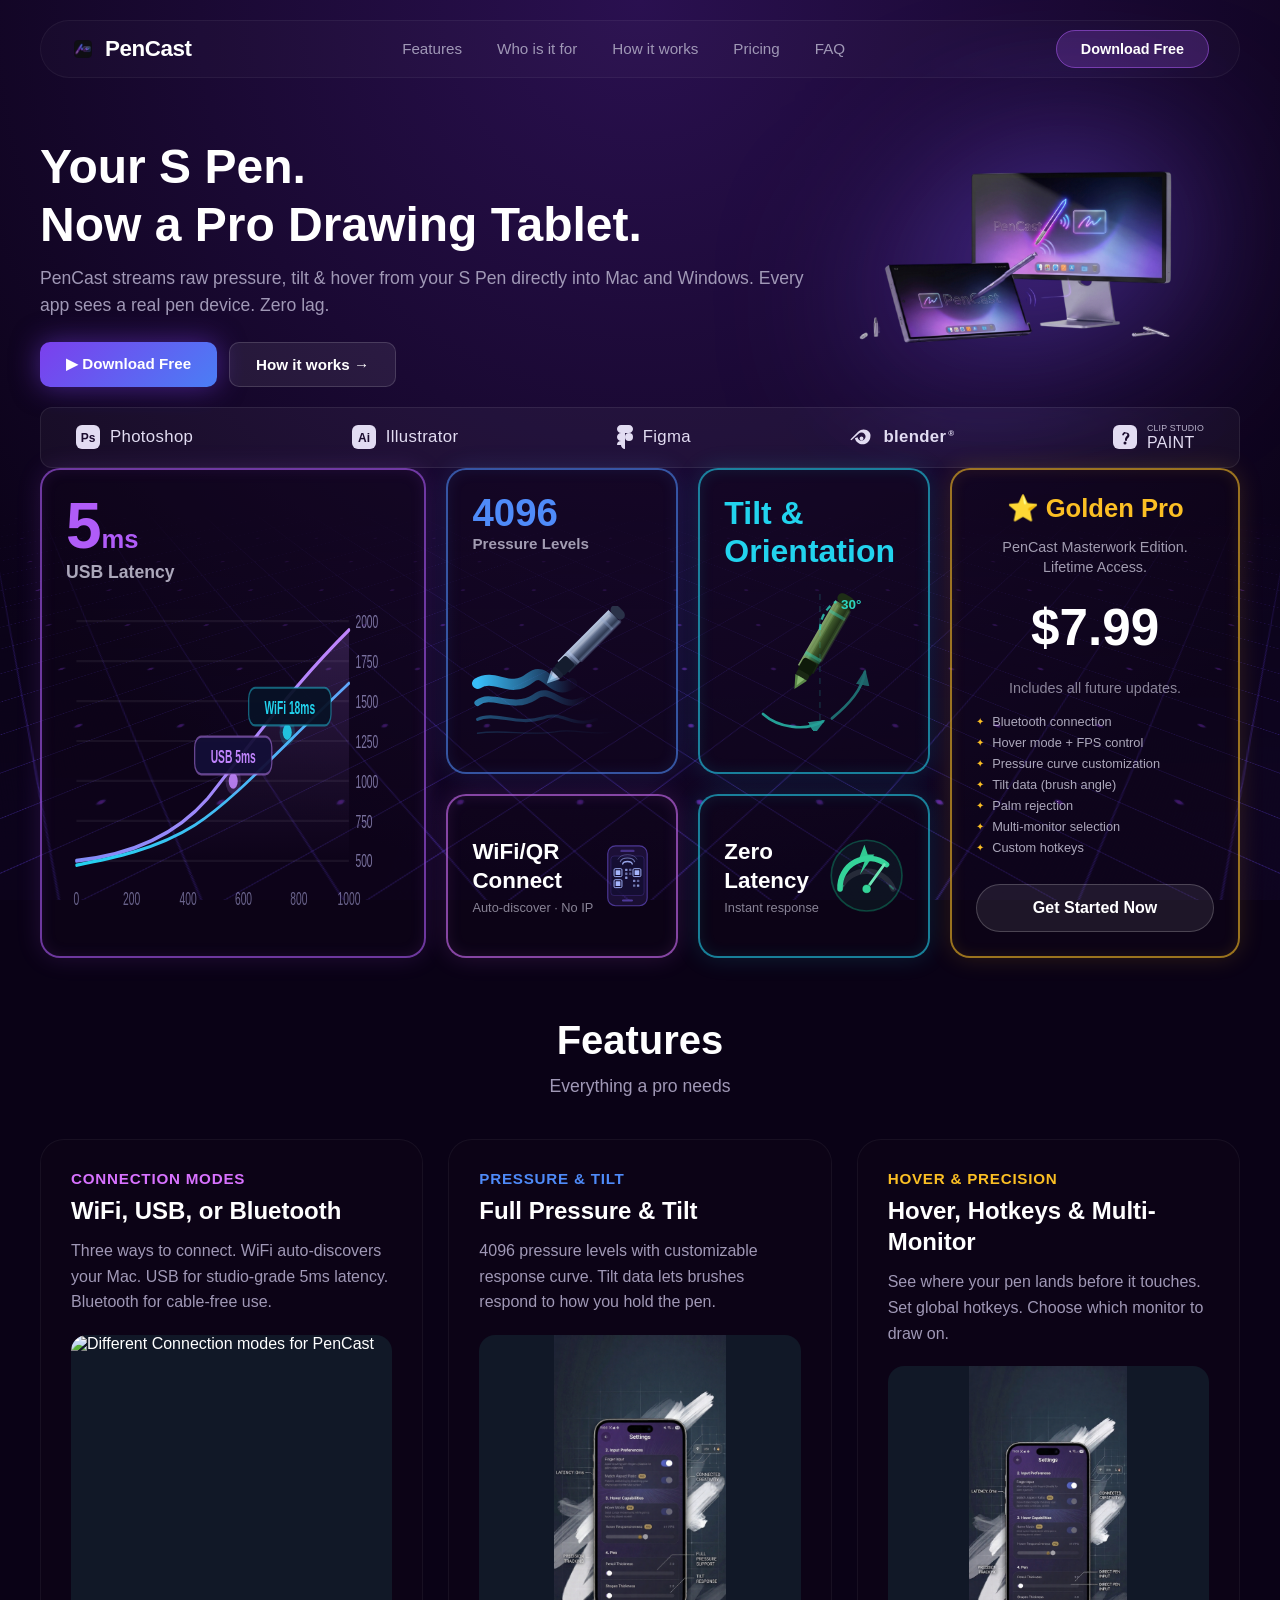
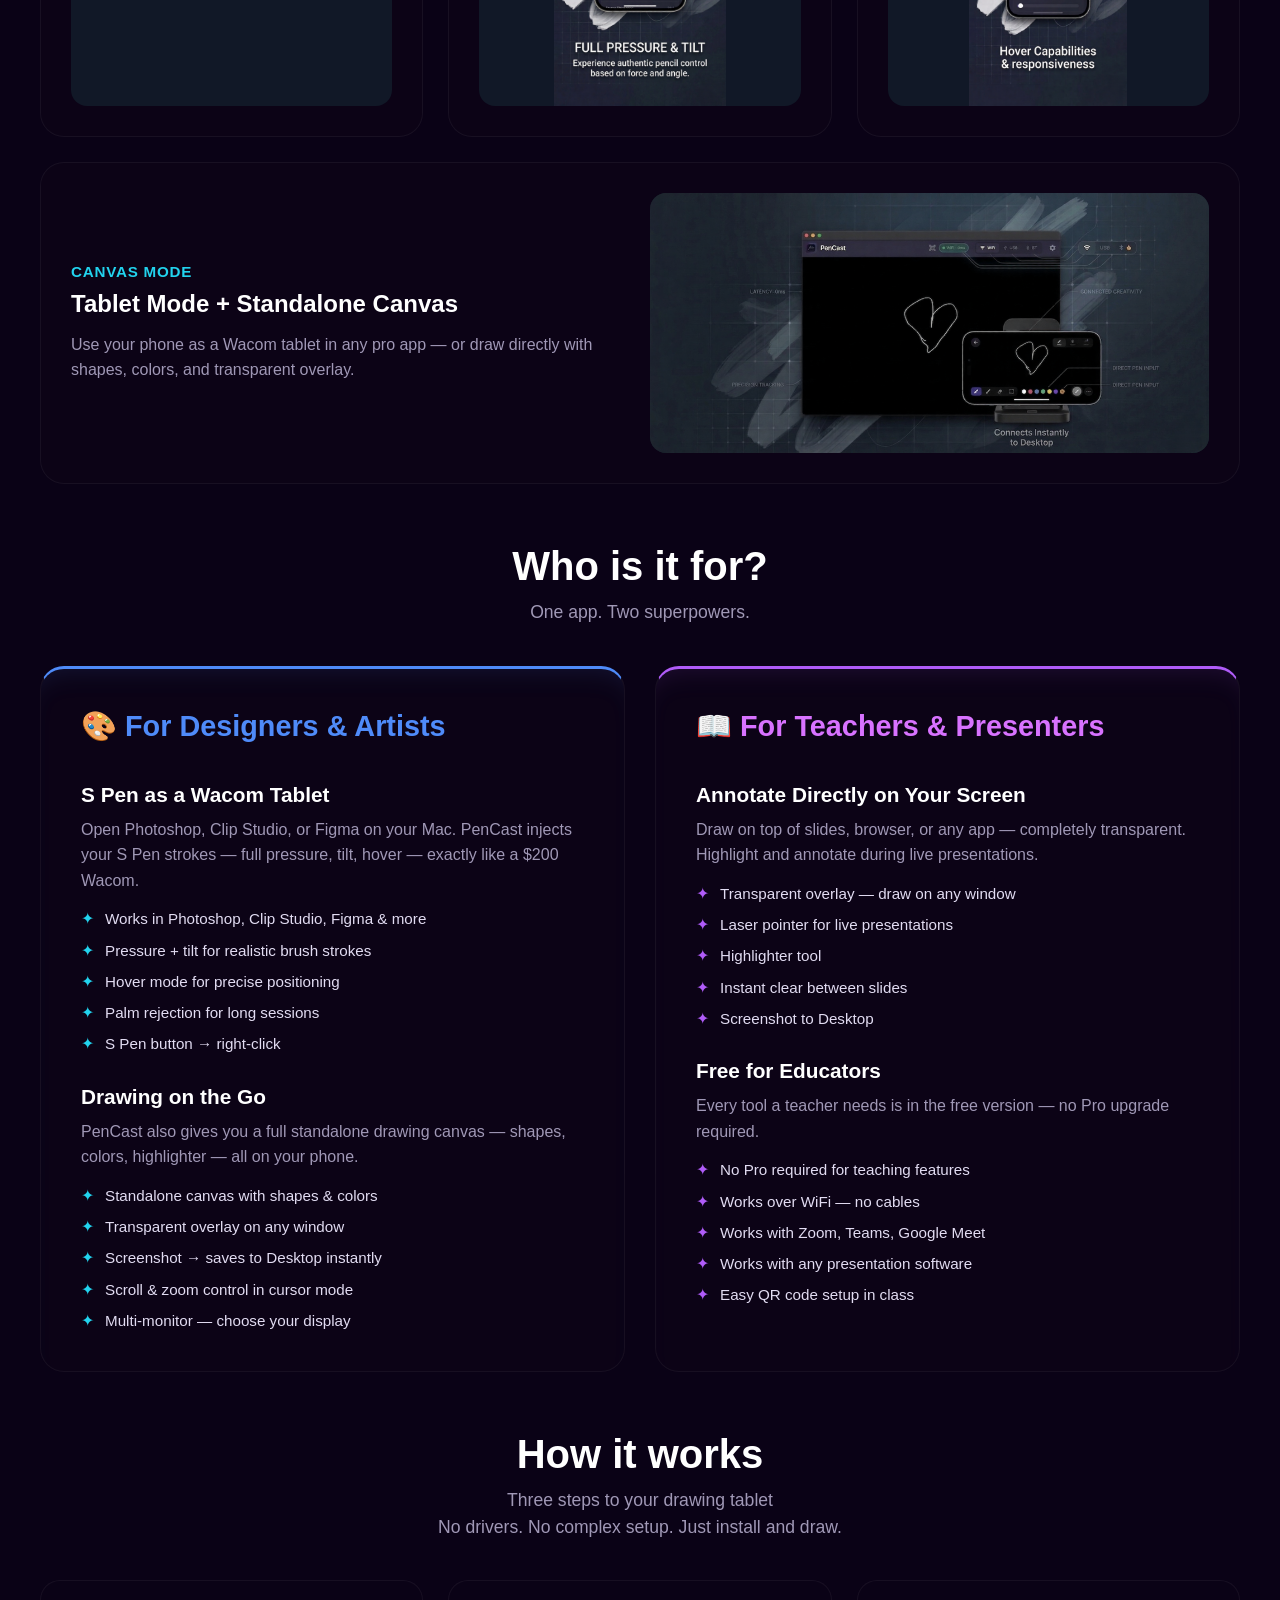
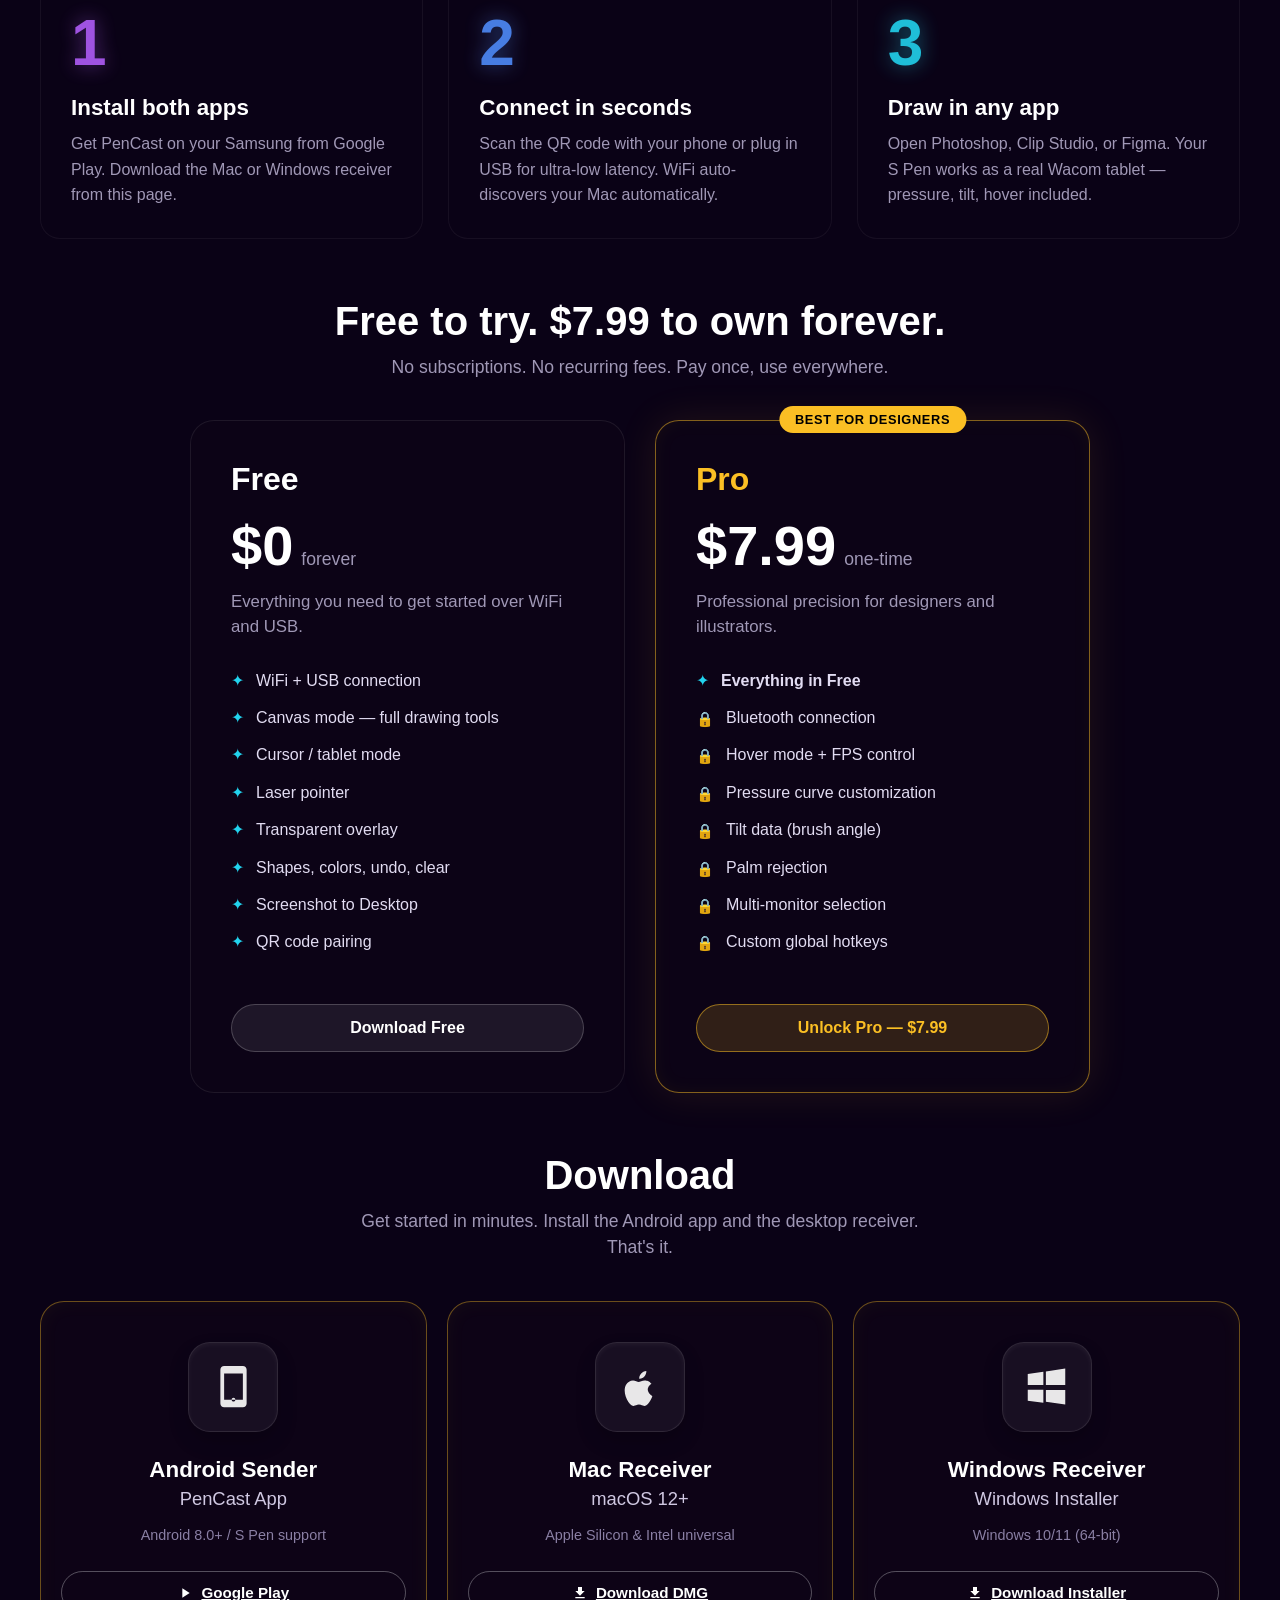
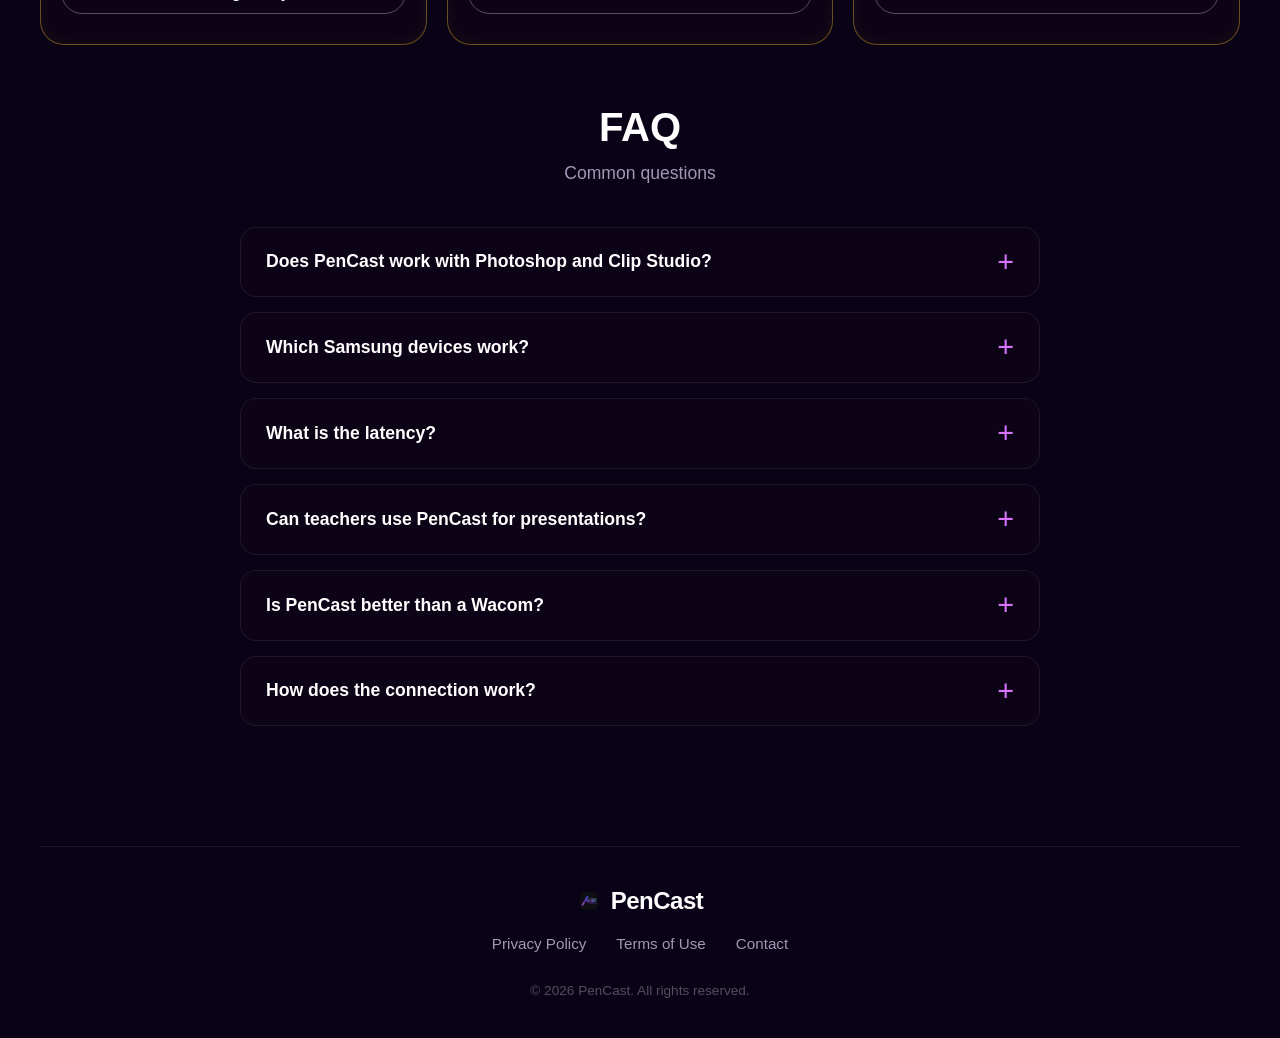
==== commit 452160cd: "Enhanced SEO metadata and streamlined CSS for improved page optimization and maintainability." ====
--- a/index.html
+++ b/index.html
@@ -4,13 +4,24 @@
 <head>
   <meta charset="UTF-8">
   <meta name="viewport" content="width=device-width, initial-scale=1.0">
+
   <title>PenCast — S Pen Drawing Tablet for Mac & Windows</title>
-  <meta name="description"
-    content="Turn your Samsung S Pen into a professional Wacom-style drawing tablet for Mac and Windows. WiFi, USB, and Bluetooth. No screen mirroring — raw pen data, zero latency." />
+  <meta name="description" content="Turn your Samsung S Pen into a professional Wacom-style drawing tablet for Mac and Windows. WiFi, USB, and Bluetooth. No screen mirroring — raw pen data, zero latency." />
+  <meta name="robots" content="index, follow">
+  <link rel="canonical" href="https://pencastapp.com/" />
+
+  <meta property="og:type" content="website" />
+  <meta property="og:url" content="https://pencastapp.com/" />
   <meta property="og:title" content="PenCast — S Pen Drawing Tablet for Mac & Windows" />
-  <meta property="og:description"
-    content="Turn your Samsung S Pen into a professional drawing tablet for Mac and Windows." />
-  <meta property="og:image" content="images/hero_monitor_tablet.png" />
+  <meta property="og:description" content="Turn your Samsung S Pen into a professional drawing tablet for Mac and Windows." />
+  <meta property="og:image" content="https://pencastapp.com/images/hero_monitor_tablet.png" />
+
+  <meta name="twitter:card" content="summary_large_image" />
+  <meta name="twitter:url" content="https://pencastapp.com/" />
+  <meta name="twitter:title" content="PenCast — S Pen Drawing Tablet for Mac & Windows" />
+  <meta name="twitter:description" content="Turn your Samsung S Pen into a professional drawing tablet for Mac and Windows. WiFi, USB, and Bluetooth." />
+  <meta name="twitter:image" content="https://pencastapp.com/images/hero_monitor_tablet.png" />
+
   <link rel="icon" type="image/png" href="images/app_logo.png" />
 
   <script type="application/ld+json">
@@ -39,6 +50,7 @@
       ]
     }
   </script>
+
   <style>
     :root {
       --bg-color: #0f0518;
@@ -288,153 +300,6 @@
       letter-spacing: -0.02em;
     }
 
-    /* --- Dashboard Visual Grid --- */
-    .dashboard-grid {
-      display: grid;
-      grid-template-columns: 2fr 1.2fr 1.2fr 1.5fr;
-      grid-template-rows: 1fr 1fr;
-      gap: 20px;
-      min-height: 400px;
-    }
-
-    .card {
-      background: rgba(15, 5, 24, 0.4);
-      backdrop-filter: blur(12px);
-      border-radius: 20px;
-      padding: 24px;
-      display: flex;
-      flex-direction: column;
-      border: 2px solid transparent;
-      position: relative;
-      overflow: hidden;
-      transition: transform 0.2s ease;
-    }
-
-    .card:hover {
-      transform: translateY(-2px);
-    }
-
-    .span-2-rows {
-      grid-row: span 2;
-    }
-
-    .card h2 {
-      font-size: 2.2rem;
-      margin-bottom: 5px;
-      font-weight: 700;
-    }
-
-    .card h3 {
-      font-size: 1.4rem;
-      margin-bottom: 5px;
-      line-height: 1.3;
-    }
-
-    .card p {
-      color: var(--text-muted);
-      font-size: 1rem;
-    }
-
-    .neon-purple {
-      border-color: rgba(176, 92, 248, 0.6);
-      box-shadow: 0 0 25px rgba(176, 92, 248, 0.15), inset 0 0 15px rgba(176, 92, 248, 0.1);
-    }
-
-    .neon-blue {
-      border-color: rgba(79, 139, 249, 0.6);
-      box-shadow: 0 0 25px rgba(79, 139, 249, 0.15), inset 0 0 15px rgba(79, 139, 249, 0.1);
-    }
-
-    .neon-cyan {
-      border-color: rgba(34, 211, 238, 0.6);
-      box-shadow: 0 0 25px rgba(34, 211, 238, 0.15), inset 0 0 15px rgba(34, 211, 238, 0.1);
-    }
-
-    .neon-purple-light {
-      border-color: rgba(216, 114, 255, 0.6);
-      box-shadow: 0 0 25px rgba(216, 114, 255, 0.15), inset 0 0 15px rgba(216, 114, 255, 0.1);
-    }
-
-    .neon-gold {
-      border-color: rgba(251, 191, 36, 0.6);
-      box-shadow: 0 0 25px rgba(251, 191, 36, 0.15), inset 0 0 15px rgba(251, 191, 36, 0.1);
-    }
-
-    .pricing-card-mini {
-      align-items: center;
-      text-align: center;
-      justify-content: center;
-      gap: 15px;
-    }
-
-    .pricing-card-mini h2 {
-      font-size: 1.8rem;
-      color: var(--neon-gold);
-      margin-bottom: 0;
-    }
-
-    .pricing-card-mini .price {
-      font-size: 3.5rem;
-      font-weight: 800;
-      margin: 10px 0;
-      color: white;
-    }
-
-    .pricing-card-mini .subtitle,
-    .pricing-card-mini .includes {
-      font-size: 0.9rem;
-      line-height: 1.4;
-    }
-
-    .btn-primary {
-      width: 100%;
-      background: rgba(255, 255, 255, 0.08);
-      color: white;
-      border: 1px solid rgba(255, 255, 255, 0.2);
-      padding: 14px 0;
-      border-radius: 30px;
-      font-weight: 600;
-      font-size: 1rem;
-      cursor: pointer;
-      transition: all 0.2s ease;
-      margin-top: 10px;
-    }
-
-    .btn-primary:hover {
-      background: rgba(255, 255, 255, 0.15);
-      border-color: rgba(255, 255, 255, 0.4);
-      box-shadow: 0 0 15px rgba(255, 255, 255, 0.1);
-    }
-
-    .btn-gold {
-      background: rgba(251, 191, 36, 0.15);
-      border-color: rgba(251, 191, 36, 0.5);
-      color: var(--neon-gold);
-    }
-
-    .btn-gold:hover {
-      background: rgba(251, 191, 36, 0.25);
-      border-color: var(--neon-gold);
-      box-shadow: 0 0 15px rgba(251, 191, 36, 0.3);
-    }
-
-    .asset-placeholder {
-      flex-grow: 1;
-      display: flex;
-      align-items: center;
-      justify-content: center;
-      color: rgba(255, 255, 255, 0.2);
-      font-size: 0.9rem;
-      margin-top: 15px;
-      border: 1px dashed rgba(255, 255, 255, 0.1);
-      border-radius: 12px;
-      min-height: 80px;
-    }
-
-    .chart-placeholder {
-      min-height: 200px;
-    }
-
     /* --- Section Headers --- */
     .section-header {
       text-align: center;
@@ -515,7 +380,6 @@
       inset: 0;
     }
 
-    /* Photo heights based on orientation */
     .bento-vertical .bento-image {
       min-height: 340px;
       height: 340px;
@@ -550,21 +414,10 @@
       line-height: 1.6;
     }
 
-    .feat-purple h3 {
-      color: var(--neon-purple-light);
-    }
-
-    .feat-blue h3 {
-      color: var(--neon-blue);
-    }
-
-    .feat-cyan h3 {
-      color: var(--neon-cyan);
-    }
-
-    .feat-gold h3 {
-      color: var(--neon-gold);
-    }
+    .feat-purple h3 { color: var(--neon-purple-light); }
+    .feat-blue h3 { color: var(--neon-blue); }
+    .feat-cyan h3 { color: var(--neon-cyan); }
+    .feat-gold h3 { color: var(--neon-gold); }
 
     /* --- Who Is It For Section --- */
     .who-is-it-for {
@@ -605,13 +458,8 @@
       margin-bottom: 10px;
     }
 
-    .artist-col .col-header h3 {
-      color: var(--neon-blue);
-    }
-
-    .educator-col .col-header h3 {
-      color: var(--neon-purple-light);
-    }
+    .artist-col .col-header h3 { color: var(--neon-blue); }
+    .educator-col .col-header h3 { color: var(--neon-purple-light); }
 
     .feature-block h4 {
       font-size: 1.3rem;
@@ -649,13 +497,8 @@
       font-size: 1rem;
     }
 
-    .artist-col .feature-list li::before {
-      color: var(--neon-cyan);
-    }
-
-    .educator-col .feature-list li::before {
-      color: var(--neon-purple);
-    }
+    .artist-col .feature-list li::before { color: var(--neon-cyan); }
+    .educator-col .feature-list li::before { color: var(--neon-purple); }
 
     /* --- How It Works Section --- */
     .how-it-works {
@@ -692,20 +535,9 @@
       opacity: 0.9;
     }
 
-    .text-glow-purple {
-      color: var(--neon-purple);
-      text-shadow: 0 0 20px rgba(176, 92, 248, 0.5);
-    }
-
-    .text-glow-blue {
-      color: var(--neon-blue);
-      text-shadow: 0 0 20px rgba(79, 139, 249, 0.5);
-    }
-
-    .text-glow-cyan {
-      color: var(--neon-cyan);
-      text-shadow: 0 0 20px rgba(34, 211, 238, 0.5);
-    }
+    .text-glow-purple { color: var(--neon-purple); text-shadow: 0 0 20px rgba(176, 92, 248, 0.5); }
+    .text-glow-blue { color: var(--neon-blue); text-shadow: 0 0 20px rgba(79, 139, 249, 0.5); }
+    .text-glow-cyan { color: var(--neon-cyan); text-shadow: 0 0 20px rgba(34, 211, 238, 0.5); }
 
     .step-card h3 {
       font-size: 1.4rem;
@@ -764,14 +596,8 @@
       text-transform: uppercase;
     }
 
-    .pricing-tier h3 {
-      font-size: 2rem;
-      margin-bottom: 5px;
-    }
-
-    .pro-tier h3 {
-      color: var(--neon-gold);
-    }
+    .pricing-tier h3 { font-size: 2rem; margin-bottom: 5px; }
+    .pro-tier h3 { color: var(--neon-gold); }
 
     .price-display {
       display: flex;
@@ -817,19 +643,40 @@
       line-height: 1.4;
     }
 
-    .feat-icon {
-      flex-shrink: 0;
-      display: inline-block;
-    }
-
-    .feat-icon.included {
-      color: var(--neon-cyan);
-    }
-
-    .feat-icon.locked {
-      color: #5a5072;
-      font-size: 0.9rem;
-      margin-top: 2px;
+    .feat-icon { flex-shrink: 0; display: inline-block; }
+    .feat-icon.included { color: var(--neon-cyan); }
+    .feat-icon.locked { color: #5a5072; font-size: 0.9rem; margin-top: 2px; }
+
+    .btn-primary {
+      width: 100%;
+      background: rgba(255, 255, 255, 0.08);
+      color: white;
+      border: 1px solid rgba(255, 255, 255, 0.2);
+      padding: 14px 0;
+      border-radius: 30px;
+      font-weight: 600;
+      font-size: 1rem;
+      cursor: pointer;
+      transition: all 0.2s ease;
+      margin-top: 10px;
+    }
+
+    .btn-primary:hover {
+      background: rgba(255, 255, 255, 0.15);
+      border-color: rgba(255, 255, 255, 0.4);
+      box-shadow: 0 0 15px rgba(255, 255, 255, 0.1);
+    }
+
+    .btn-gold {
+      background: rgba(251, 191, 36, 0.15);
+      border-color: rgba(251, 191, 36, 0.5);
+      color: var(--neon-gold);
+    }
+
+    .btn-gold:hover {
+      background: rgba(251, 191, 36, 0.25);
+      border-color: var(--neon-gold);
+      box-shadow: 0 0 15px rgba(251, 191, 36, 0.3);
     }
 
     /* --- Download Section --- */
@@ -974,9 +821,7 @@
       outline: none;
     }
 
-    details.faq-item summary::-webkit-details-marker {
-      display: none;
-    }
+    details.faq-item summary::-webkit-details-marker { display: none; }
 
     details.faq-item summary::after {
       content: '+';
@@ -1034,9 +879,7 @@
       transition: color 0.2s ease;
     }
 
-    .footer-links a:hover {
-      color: white;
-    }
+    .footer-links a:hover { color: white; }
 
     .footer-copy {
       color: rgba(255, 255, 255, 0.3);
@@ -1090,9 +933,7 @@
       transition: background .2s;
     }
 
-    .btn-hero-secondary:hover {
-      background: rgba(255, 255, 255, .12);
-    }
+    .btn-hero-secondary:hover { background: rgba(255, 255, 255, .12); }
 
     .hero-img-main {
       width: 100%;
@@ -1100,15 +941,13 @@
       filter: drop-shadow(0 0 80px rgba(120, 80, 255, .6)) brightness(1.05);
     }
 
-    /* --- Bento Stats Grid --- */
-    .bento-section {
-      margin-bottom: 20px;
-    }
+    /* --- Bento Stats Grid (Responsive Fixes) --- */
+    .bento-section { margin-bottom: 20px; width: 100%; }
 
     .bento-grid {
       display: grid;
       grid-template-columns: 2fr 1.2fr 1.2fr 1.5fr;
-      grid-template-rows: 1fr 1fr;
+      grid-template-rows: auto auto;
       gap: 20px;
       min-height: 400px;
     }
@@ -1123,9 +962,8 @@
       transition: transform .2s ease;
     }
 
-    .bc:hover {
-      transform: translateY(-2px);
-    }
+    .bc:hover { transform: translateY(-2px); }
+    .bc svg { max-width: 100%; height: auto; }
 
     .bc-latency {
       grid-column: 1;
@@ -1137,12 +975,8 @@
       flex-direction: column;
     }
 
-    .bc-latency .big-num {
-      font-size: 5.5rem;
-      font-weight: 700;
-      line-height: 1;
-      color: #b05cf8;
-    }
+    .bc-latency .big-num { font-size: clamp(3.5rem, 5vw, 5.5rem); font-weight: 700; line-height: 1; color: #b05cf8; }
+    .bc-latency .big-num span { font-size: clamp(1.5rem, 2vw, 2.2rem) !important; }
 
     .bc-latency .card-label {
       font-size: 1.1rem;
@@ -1155,7 +989,10 @@
       flex: 1;
       position: relative;
       margin-top: 16px;
-    }
+      min-height: 120px;
+    }
+
+    .graph-wrap svg { width: 100%; height: 100%; }
 
     .bc-pressure {
       grid-column: 2;
@@ -1167,12 +1004,7 @@
       flex-direction: column;
     }
 
-    .bc-pressure .big-num {
-      font-size: 2.8rem;
-      font-weight: 700;
-      line-height: 1;
-      color: #4f8bf9;
-    }
+    .bc-pressure .big-num { font-size: clamp(2.2rem, 3vw, 2.8rem); font-weight: 700; line-height: 1; color: #4f8bf9; }
 
     .bc-pressure .card-label {
       font-size: .95rem;
@@ -1199,12 +1031,7 @@
       flex-direction: column;
     }
 
-    .bc-tilt .big-num {
-      font-size: 2.2rem;
-      font-weight: 700;
-      line-height: 1.2;
-      color: #22d3ee;
-    }
+    .bc-tilt .big-num { font-size: clamp(1.8rem, 2.5vw, 2.2rem); font-weight: 700; line-height: 1.2; color: #22d3ee; }
 
     .bc-tilt .card-label {
       font-size: .95rem;
@@ -1231,20 +1058,10 @@
       justify-content: center;
     }
 
-    .bc-wifi .big-label {
-      font-size: 1.4rem;
-      font-weight: 700;
-      color: #fff;
-      line-height: 1.3;
-    }
-
-    .bc-wifi .card-label {
-      font-size: .8rem;
-      color: rgba(240, 238, 255, .55);
-      margin-top: 3px;
-    }
-
-    .wifi-icon-wrap {
+    .bc-wifi .big-label, .bc-zero .big-label { font-size: clamp(1.2rem, 2vw, 1.4rem); font-weight: 700; color: #fff; line-height: 1.3; }
+    .bc-wifi .card-label, .bc-zero .card-label { font-size: .8rem; color: rgba(240, 238, 255, .55); margin-top: 3px; }
+
+    .wifi-icon-wrap, .zero-icon-wrap {
       flex: 1;
       display: flex;
       align-items: center;
@@ -1262,26 +1079,6 @@
       justify-content: center;
     }
 
-    .bc-zero .big-label {
-      font-size: 1.4rem;
-      font-weight: 700;
-      color: #fff;
-      line-height: 1.3;
-    }
-
-    .bc-zero .card-label {
-      font-size: .8rem;
-      color: rgba(240, 238, 255, .55);
-      margin-top: 3px;
-    }
-
-    .zero-icon-wrap {
-      flex: 1;
-      display: flex;
-      align-items: center;
-      justify-content: flex-end;
-    }
-
     .bc-pro {
       grid-column: 4;
       grid-row: 1 / 3;
@@ -1296,32 +1093,10 @@
       gap: 15px;
     }
 
-    .pro-title {
-      font-size: 1.8rem;
-      font-weight: 700;
-      color: #fbbf24;
-      line-height: 1.1;
-    }
-
-    .pro-sub {
-      font-size: .9rem;
-      color: rgba(240, 238, 255, .65);
-      line-height: 1.4;
-    }
-
-    .pro-price {
-      font-size: 3.5rem;
-      font-weight: 800;
-      color: #fff;
-      line-height: 1;
-      margin: 10px 0;
-    }
-
-    .pro-note {
-      font-size: .9rem;
-      color: rgba(240, 238, 255, .55);
-      line-height: 1.4;
-    }
+    .pro-title { font-size: clamp(1.4rem, 2vw, 1.8rem); font-weight: 700; color: #fbbf24; line-height: 1.1; }
+    .pro-sub { font-size: .9rem; color: rgba(240, 238, 255, .65); line-height: 1.4; }
+    .pro-price { font-size: clamp(2.8rem, 4vw, 3.5rem); font-weight: 800; color: #fff; line-height: 1; margin: 10px 0; }
+    .pro-note { font-size: .9rem; color: rgba(240, 238, 255, .55); line-height: 1.4; }
 
     .pro-feats {
       list-style: none;
@@ -1333,19 +1108,8 @@
       text-align: left;
     }
 
-    .pro-feats li {
-      font-size: .73rem;
-      color: rgba(240, 238, 255, .55);
-      display: flex;
-      align-items: center;
-      gap: 6px;
-    }
-
-    .pro-feats li::before {
-      content: '✦';
-      color: #fbbf24;
-      font-size: .55rem;
-    }
+    .pro-feats li { font-size: .8rem; color: rgba(240, 238, 255, .7); display: flex; align-items: center; gap: 8px; }
+    .pro-feats li::before { content: '✦'; color: #fbbf24; font-size: .65rem; }
 
     .pro-btn {
       display: block;
@@ -1370,152 +1134,73 @@
       box-shadow: 0 0 15px rgba(255, 255, 255, .1);
     }
 
-    /* Responsive adjustments */
-    @media (max-width: 1000px) {
-      .bento-grid {
-        grid-template-columns: 1fr 1fr;
-        height: auto;
-        grid-template-rows: auto;
-      }
-
-      .bc-latency {
-        grid-column: 1/3;
-        grid-row: auto;
-        height: 220px;
-      }
-
-      .bc-pro {
-        grid-column: 1/3;
-        grid-row: auto;
-      }
+    /* --- Responsive Adjustments --- */
+    @media (max-width: 1100px) {
+      .bento-grid { grid-template-columns: repeat(2, 1fr); min-height: auto; }
+      .bc-latency, .bc-pressure, .bc-tilt, .bc-wifi, .bc-zero, .bc-pro { grid-column: auto; grid-row: auto; }
+      .bc-latency { grid-column: 1 / 3; min-height: 250px; }
+      .bc-pro { grid-column: 1 / 3; }
     }
 
     @media (max-width: 900px) {
-
-      .dashboard-grid,
-      .features-grid {
-        grid-template-columns: 1fr 1fr;
-      }
-
-      .software-bar {
-        flex-wrap: wrap;
-        gap: 15px;
-      }
-
-      .span-2-rows {
-        grid-row: auto;
-      }
-
-      .hero {
-        flex-direction: column;
-        text-align: center;
-        gap: 30px;
-      }
-
-      .hero-images {
-        width: 100%;
-      }
-
-      .main-nav {
-        flex-direction: column;
-        gap: 20px;
-        border-radius: 20px;
-        position: relative;
-        top: 0;
-      }
-
-      .nav-links {
-        flex-wrap: wrap;
-        justify-content: center;
-        gap: 20px;
-      }
-
-      .steps-grid,
-      .superpowers-grid,
-      .pricing-grid,
-      .download-grid {
-        grid-template-columns: 1fr;
-      }
-
-      /* Responsive Bento Box fixes */
-      .pro-features-grid {
-        grid-template-columns: 1fr;
-      }
-
-      .bento-vertical {
-        grid-column: span 1;
-      }
-
-      .bento-wide {
-        grid-column: span 1;
-        flex-direction: column;
-      }
-
-      .bento-wide .bento-image {
-        min-height: 200px;
-        width: 100%;
-      }
-
-      .superpower-col {
-        padding: 30px 20px;
-      }
-
-      .footer-links {
-        flex-wrap: wrap;
-        justify-content: center;
-        gap: 15px;
-      }
-    }
-
-    @media (max-width: 540px) {
-      .bento-grid {
-        grid-template-columns: 1fr;
-      }
-
-      .bc-latency,
-      .bc-pro {
-        grid-column: 1;
-      }
-
-      .nav-links {
-        display: none;
-      }
+      .dashboard-grid, .features-grid { grid-template-columns: 1fr 1fr; }
+      .software-bar { flex-wrap: wrap; gap: 15px; justify-content: center; }
+      .span-2-rows { grid-row: auto; }
+      .hero { flex-direction: column; text-align: center; gap: 30px; }
+      .hero-images { width: 100%; justify-content: center; }
+      .main-nav { flex-direction: column; gap: 20px; border-radius: 20px; position: relative; top: 0; }
+      .nav-links { flex-wrap: wrap; justify-content: center; gap: 20px; }
+      .steps-grid, .superpowers-grid, .pricing-grid, .download-grid { grid-template-columns: 1fr; }
+      .pro-features-grid { grid-template-columns: 1fr; }
+      .bento-vertical, .bento-wide { grid-column: 1; }
+      .bento-wide { flex-direction: column; }
+      .bento-wide .bento-image { min-height: 200px; width: 100%; }
+      .superpower-col { padding: 30px 20px; }
+      .footer-links { flex-wrap: wrap; justify-content: center; gap: 15px; }
+    }
+
+    @media (max-width: 600px) {
+      .bento-grid { grid-template-columns: 1fr; }
+      .bc-latency, .bc-pro { grid-column: 1; }
+      .bc-wifi > div, .bc-zero > div { flex-direction: column; align-items: flex-start !important; gap: 15px; }
+      .wifi-icon-wrap, .zero-icon-wrap { justify-content: flex-start !important; }
+      .nav-links { display: none; }
     }
   </style>
 </head>
 
 <body>
 
-  <!-- Background neural mesh effect -->
-  <div class="bg-effects" aria-hidden="true">
-    <div class="mesh-container">
-      <div class="neural-mesh"></div>
+<div class="bg-effects" aria-hidden="true">
+  <div class="mesh-container">
+    <div class="neural-mesh"></div>
+  </div>
+</div>
+
+<div class="container">
+
+  <nav class="main-nav">
+    <div class="nav-brand">
+      <img src="images/app_logo.png" alt="PenCast App Logo" class="brand-icon" style="border-radius: 6px; object-fit: cover;" />
+      <span>PenCast</span>
     </div>
-  </div>
-
-  <div class="container">
-
-    <nav class="main-nav">
-      <div class="nav-brand">
-        <img src="images/app_logo.png" alt="PenCast" class="brand-icon"
-          style="border-radius: 6px; object-fit: cover;" />
-        <span>PenCast</span>
-      </div>
-      <ul class="nav-links">
-        <li><a href="#features">Features</a></li>
-        <li><a href="#who-is-it-for">Who is it for</a></li>
-        <li><a href="#how-it-works">How it works</a></li>
-        <li><a href="#pricing-section">Pricing</a></li>
-        <li><a href="#faq">FAQ</a></li>
-      </ul>
-      <div class="nav-cta">
-        <a href="#download" class="btn-nav">Download Free</a>
-      </div>
-    </nav>
+    <ul class="nav-links">
+      <li><a href="#features">Features</a></li>
+      <li><a href="#who-is-it-for">Who is it for</a></li>
+      <li><a href="#how-it-works">How it works</a></li>
+      <li><a href="#pricing-section">Pricing</a></li>
+      <li><a href="#faq">FAQ</a></li>
+    </ul>
+    <div class="nav-cta">
+      <a href="#download" class="btn-nav">Download Free</a>
+    </div>
+  </nav>
+
+  <main>
 
     <header class="hero">
       <div class="hero-text">
-        <h1>Your S Pen.<br>Now a Pro Tablet.</h1>
+        <h1>Your S Pen.<br>Now a Pro Drawing Tablet.</h1>
         <p>PenCast streams raw pressure, tilt &amp; hover from your S Pen directly into Mac and Windows. Every app sees
           a real pen device. Zero lag.</p>
         <div class="hero-btns">
@@ -1524,27 +1209,25 @@
         </div>
       </div>
       <div class="hero-images">
-        <img src="images/hero_monitor_tablet.png" alt="PenCast in action" class="hero-img-main" />
+        <img src="images/hero_monitor_tablet.png" alt="PenCast in action on a desktop monitor and S Pen" class="hero-img-main" fetchpriority="high" />
       </div>
     </header>
 
-    <nav class="software-bar">
+    <nav class="software-bar" aria-label="Supported software">
       <div class="software-item">
-        <svg class="app-icon" viewBox="0 0 24 24" fill="none" xmlns="http://www.w3.org/2000/svg">
-          <rect width="24" height="24" rx="6" fill="#e2dcf2" /><text x="12" y="16.5" fill="#1a0b2e" font-weight="800"
-            font-family="Arial, sans-serif" font-size="12" text-anchor="middle">Ps</text>
+        <svg class="app-icon" viewBox="0 0 24 24" fill="none" xmlns="http://www.w3.org/2000/svg" role="img" aria-label="Adobe Photoshop">
+          <rect width="24" height="24" rx="6" fill="#e2dcf2" /><text x="12" y="16.5" fill="#1a0b2e" font-weight="800" font-family="Arial, sans-serif" font-size="12" text-anchor="middle">Ps</text>
         </svg>
         <span>Photoshop</span>
       </div>
       <div class="software-item">
-        <svg class="app-icon" viewBox="0 0 24 24" fill="none" xmlns="http://www.w3.org/2000/svg">
-          <rect width="24" height="24" rx="6" fill="#e2dcf2" /><text x="12" y="16.5" fill="#1a0b2e" font-weight="800"
-            font-family="Arial, sans-serif" font-size="12" text-anchor="middle">Ai</text>
+        <svg class="app-icon" viewBox="0 0 24 24" fill="none" xmlns="http://www.w3.org/2000/svg" role="img" aria-label="Adobe Illustrator">
+          <rect width="24" height="24" rx="6" fill="#e2dcf2" /><text x="12" y="16.5" fill="#1a0b2e" font-weight="800" font-family="Arial, sans-serif" font-size="12" text-anchor="middle">Ai</text>
         </svg>
         <span>Illustrator</span>
       </div>
       <div class="software-item">
-        <svg class="app-icon figma-icon" viewBox="0 0 38 57" fill="none" xmlns="http://www.w3.org/2000/svg">
+        <svg class="app-icon figma-icon" viewBox="0 0 38 57" fill="none" xmlns="http://www.w3.org/2000/svg" role="img" aria-label="Figma">
           <path d="M19 28.5A9.5 9.5 0 1 1 38 28.5A9.5 9.5 0 1 1 19 28.5Z" fill="#e2dcf2" />
           <path d="M0 47.5A9.5 9.5 0 0 1 9.5 38H19V57C13.7533 57 9.5 52.7467 9.5 47.5H0Z" fill="#e2dcf2" />
           <path d="M19 0H9.5C4.25329 0 0 4.25329 0 9.5C0 14.7467 4.25329 19 9.5 19H19V0Z" fill="#e2dcf2" />
@@ -1554,18 +1237,15 @@
         <span>Figma</span>
       </div>
       <div class="software-item">
-        <svg class="app-icon" viewBox="0 0 100 100" fill="#e2dcf2" xmlns="http://www.w3.org/2000/svg">
-          <path
-            d="M60.6,18.8c-7.9,0-15.7,3-21.7,8.5L5.7,60.8l4.4,2.9L40,36.5c3.2-3.1,7.6-4.9,12.2-4.9c9.3,0,16.8,7.5,16.8,16.8 c0,9.3-7.5,16.8-16.8,16.8c-8.4,0-15.5-6.2-16.6-14.4l-11,4c3.4,14.6,16.5,25.4,32,25.4c18,0,32.6-14.6,32.6-32.6 C93.2,33.5,78.6,18.8,60.6,18.8z M52.2,48.4c4.4,0,8,3.6,8,8c0,4.4-3.6,8-8,8c-4.4,0-8-3.6-8-8C44.2,52,47.8,48.4,52.2,48.4z" />
+        <svg class="app-icon" viewBox="0 0 100 100" fill="#e2dcf2" xmlns="http://www.w3.org/2000/svg" role="img" aria-label="Blender">
+          <path d="M60.6,18.8c-7.9,0-15.7,3-21.7,8.5L5.7,60.8l4.4,2.9L40,36.5c3.2-3.1,7.6-4.9,12.2-4.9c9.3,0,16.8,7.5,16.8,16.8 c0,9.3-7.5,16.8-16.8,16.8c-8.4,0-15.5-6.2-16.6-14.4l-11,4c3.4,14.6,16.5,25.4,32,25.4c18,0,32.6-14.6,32.6-32.6 C93.2,33.5,78.6,18.8,60.6,18.8z M52.2,48.4c4.4,0,8,3.6,8,8c0,4.4-3.6,8-8,8c-4.4,0-8-3.6-8-8C44.2,52,47.8,48.4,52.2,48.4z" />
         </svg>
         <span class="blender-text">blender<sup style="font-size: 0.5rem; margin-left:2px;">&reg;</sup></span>
       </div>
       <div class="software-item">
-        <svg class="app-icon" viewBox="0 0 24 24" fill="none" xmlns="http://www.w3.org/2000/svg">
+        <svg class="app-icon" viewBox="0 0 24 24" fill="none" xmlns="http://www.w3.org/2000/svg" role="img" aria-label="Clip Studio Paint">
           <rect width="24" height="24" rx="6" fill="#e2dcf2" />
-          <path
-            d="M12 16.5a1.5 1.5 0 1 1 0 3 1.5 1.5 0 0 1 0-3zm1.1-9c1.5-.1 2.8.8 3.2 2.2.3 1.2-.2 2.3-1 3.1-.7.5-1.3 1.2-1.3 2.1v.8H12v-.9c0-1.5.7-2.8 1.7-3.7.5-.4.8-1 .6-1.6-.2-.7-1-1.2-1.8-1-1 .2-1.5.9-1.5 1.7H9.2c0-1.7 1.2-3.1 2.9-3.3h.2-.2-1.2z"
-            fill="#1a0b2e" />
+          <path d="M12 16.5a1.5 1.5 0 1 1 0 3 1.5 1.5 0 0 1 0-3zm1.1-9c1.5-.1 2.8.8 3.2 2.2.3 1.2-.2 2.3-1 3.1-.7.5-1.3 1.2-1.3 2.1v.8H12v-.9c0-1.5.7-2.8 1.7-3.7.5-.4.8-1 .6-1.6-.2-.7-1-1.2-1.8-1-1 .2-1.5.9-1.5 1.7H9.2c0-1.7 1.2-3.1 2.9-3.3h.2-.2-1.2z" fill="#1a0b2e" />
         </svg>
         <div class="csp-text"><span class="csp-small">CLIP STUDIO</span><span class="csp-large">PAINT</span></div>
       </div>
@@ -1573,26 +1253,15 @@
 
     <div class="bento-section">
       <div class="bento-grid">
-
-        <!-- Latency -->
         <div class="bc bc-latency">
-          <div class="big-num">5<span style="font-size:2.2rem;">ms</span></div>
+          <div class="big-num">5<span>ms</span></div>
           <div class="card-label">USB Latency</div>
           <div class="graph-wrap">
-            <svg width="100%" height="100%" viewBox="0 0 260 150" preserveAspectRatio="none">
+            <svg viewBox="0 0 260 150" preserveAspectRatio="none" aria-hidden="true">
               <defs>
-                <linearGradient id="g1" x1="0" y1="0" x2="1" y2="0">
-                  <stop offset="0%" stop-color="#818CF8" />
-                  <stop offset="100%" stop-color="#C084FC" />
-                </linearGradient>
-                <linearGradient id="g2" x1="0" y1="0" x2="1" y2="0">
-                  <stop offset="0%" stop-color="#22D3EE" />
-                  <stop offset="100%" stop-color="#60A5FA" />
-                </linearGradient>
-                <linearGradient id="gfill" x1="0" y1="0" x2="0" y2="1">
-                  <stop offset="0%" stop-color="rgba(192,132,252,0.18)" />
-                  <stop offset="100%" stop-color="rgba(192,132,252,0)" />
-                </linearGradient>
+                <linearGradient id="g1" x1="0" y1="0" x2="1" y2="0"><stop offset="0%" stop-color="#818CF8" /><stop offset="100%" stop-color="#C084FC" /></linearGradient>
+                <linearGradient id="g2" x1="0" y1="0" x2="1" y2="0"><stop offset="0%" stop-color="#22D3EE" /><stop offset="100%" stop-color="#60A5FA" /></linearGradient>
+                <linearGradient id="gfill" x1="0" y1="0" x2="0" y2="1"><stop offset="0%" stop-color="rgba(192,132,252,0.18)" /><stop offset="100%" stop-color="rgba(192,132,252,0)" /></linearGradient>
               </defs>
               <line x1="8" y1="10" x2="220" y2="10" stroke="rgba(255,255,255,.055)" stroke-width="1" />
               <line x1="8" y1="28" x2="220" y2="28" stroke="rgba(255,255,255,.055)" stroke-width="1" />
@@ -1615,41 +1284,31 @@
               <text x="181" y="138" fill="rgba(200,195,255,.5)" font-size="8" text-anchor="middle">800</text>
               <text x="220" y="138" fill="rgba(200,195,255,.5)" font-size="8" text-anchor="middle">1000</text>
               <path d="M8,118 C40,116 80,110 110,90 C140,68 175,40 220,14 L220,118 L8,118 Z" fill="url(#gfill)" />
-              <path d="M8,118 C40,116 80,110 110,90 C140,68 175,40 220,14" stroke="url(#g1)" stroke-width="1.8"
-                fill="none" stroke-linecap="round" stroke-linejoin="round" />
-              <path d="M8,120 C35,117 70,113 100,102 C132,90 165,68 220,38" stroke="url(#g2)" stroke-width="1.5"
-                fill="none" stroke-linecap="round" stroke-linejoin="round" />
+              <path d="M8,118 C40,116 80,110 110,90 C140,68 175,40 220,14" stroke="url(#g1)" stroke-width="1.8" fill="none" stroke-linecap="round" stroke-linejoin="round" />
+              <path d="M8,120 C35,117 70,113 100,102 C132,90 165,68 220,38" stroke="url(#g2)" stroke-width="1.5" fill="none" stroke-linecap="round" stroke-linejoin="round" />
               <circle cx="130" cy="82" r="3.5" fill="#C084FC" opacity=".9" />
               <circle cx="130" cy="82" r="6" fill="rgba(192,132,252,0.18)" />
-              <rect x="100" y="62" width="60" height="17" rx="5" fill="rgba(20,14,55,.94)" stroke="rgba(192,132,252,.5)"
-                stroke-width="1" />
+              <rect x="100" y="62" width="60" height="17" rx="5" fill="rgba(20,14,55,.94)" stroke="rgba(192,132,252,.5)" stroke-width="1" />
               <text x="130" y="74" fill="#C084FC" font-size="8" font-weight="700" text-anchor="middle">USB 5ms</text>
               <circle cx="172" cy="60" r="3.5" fill="#22D3EE" opacity=".9" />
               <circle cx="172" cy="60" r="6" fill="rgba(34,211,238,0.18)" />
-              <rect x="142" y="40" width="64" height="17" rx="5" fill="rgba(8,18,38,.94)" stroke="rgba(34,211,238,.45)"
-                stroke-width="1" />
+              <rect x="142" y="40" width="64" height="17" rx="5" fill="rgba(8,18,38,.94)" stroke="rgba(34,211,238,.45)" stroke-width="1" />
               <text x="174" y="52" fill="#22D3EE" font-size="8" font-weight="700" text-anchor="middle">WiFi 18ms</text>
             </svg>
           </div>
         </div>
 
-        <!-- Pressure -->
         <div class="bc bc-pressure">
           <div class="big-num">4096</div>
           <div class="card-label">Pressure Levels</div>
           <div class="pen-draw-wrap">
-            <svg width="130" height="100" viewBox="0 0 130 100">
+            <svg viewBox="0 0 130 100" aria-hidden="true">
               <defs>
                 <linearGradient id="pen-grad-p" x1="0" y1="0" x2="1" y2="0">
-                  <stop offset="0%" stop-color="#c0d0e8" />
-                  <stop offset="30%" stop-color="#7888a8" />
-                  <stop offset="70%" stop-color="#3a4660" />
-                  <stop offset="100%" stop-color="#1a2236" />
+                  <stop offset="0%" stop-color="#c0d0e8" /><stop offset="30%" stop-color="#7888a8" /><stop offset="70%" stop-color="#3a4660" /><stop offset="100%" stop-color="#1a2236" />
                 </linearGradient>
                 <linearGradient id="bs-p" x1="0" y1="0" x2="1" y2="0">
-                  <stop offset="0%" stop-color="#38BDF8" />
-                  <stop offset="55%" stop-color="#38BDF8" stop-opacity=".5" />
-                  <stop offset="100%" stop-color="#38BDF8" stop-opacity=".03" />
+                  <stop offset="0%" stop-color="#38BDF8" /><stop offset="55%" stop-color="#38BDF8" stop-opacity=".5" /><stop offset="100%" stop-color="#38BDF8" stop-opacity=".03" />
                 </linearGradient>
               </defs>
               <g transform="rotate(45, 88, 22)">
@@ -1667,29 +1326,21 @@
                 <rect x="92" y="0" width="3" height="42" rx="1.5" fill="rgba(120,140,180,0.35)" />
                 <rect x="93" y="1" width="1.2" height="40" rx=".5" fill="rgba(180,200,240,0.2)" />
               </g>
-              <path d="M4,56 C17,48 27,64 42,52 C54,42 58,66 72,56" stroke="url(#bs-p)" stroke-width="8"
-                stroke-linecap="round" fill="none" />
-              <path d="M4,70 C14,62 29,76 45,66 C57,56 64,76 80,68" stroke="url(#bs-p)" stroke-width="4.5"
-                stroke-linecap="round" fill="none" opacity=".68" />
-              <path d="M4,82 C16,76 33,87 51,81 C65,75 73,89 90,82" stroke="url(#bs-p)" stroke-width="2.2"
-                stroke-linecap="round" fill="none" opacity=".42" />
-              <path d="M4,92 C22,89 42,94 60,91 C74,88 85,94 102,91" stroke="url(#bs-p)" stroke-width="1"
-                stroke-linecap="round" fill="none" opacity=".20" />
+              <path d="M4,56 C17,48 27,64 42,52 C54,42 58,66 72,56" stroke="url(#bs-p)" stroke-width="8" stroke-linecap="round" fill="none" />
+              <path d="M4,70 C14,62 29,76 45,66 C57,56 64,76 80,68" stroke="url(#bs-p)" stroke-width="4.5" stroke-linecap="round" fill="none" opacity=".68" />
+              <path d="M4,82 C16,76 33,87 51,81 C65,75 73,89 90,82" stroke="url(#bs-p)" stroke-width="2.2" stroke-linecap="round" fill="none" opacity=".42" />
+              <path d="M4,92 C22,89 42,94 60,91 C74,88 85,94 102,91" stroke="url(#bs-p)" stroke-width="1" stroke-linecap="round" fill="none" opacity=".20" />
             </svg>
           </div>
         </div>
 
-        <!-- Tilt -->
         <div class="bc bc-tilt">
           <div class="big-num">Tilt &amp;<br />Orientation</div>
           <div class="tilt-wrap">
-            <svg width="120" height="96" viewBox="0 0 120 96">
+            <svg viewBox="0 0 120 96" aria-hidden="true">
               <defs>
                 <linearGradient id="pen-grad-t" x1="0" y1="0" x2="1" y2="0">
-                  <stop offset="0%" stop-color="#8aa870" />
-                  <stop offset="30%" stop-color="#4a6834" />
-                  <stop offset="70%" stop-color="#2a3e1e" />
-                  <stop offset="100%" stop-color="#142010" />
+                  <stop offset="0%" stop-color="#8aa870" /><stop offset="30%" stop-color="#4a6834" /><stop offset="70%" stop-color="#2a3e1e" /><stop offset="100%" stop-color="#142010" />
                 </linearGradient>
                 <marker id="arrowT" markerWidth="7" markerHeight="7" refX="5" refY="3.5" orient="auto">
                   <path d="M0,1 L6,3.5 L0,6 Z" fill="#2DD4BF" opacity=".88" />
@@ -1710,20 +1361,15 @@
                 <rect x="68" y="8" width="3" height="40" rx="1.5" fill="rgba(70,100,55,0.38)" />
                 <rect x="69" y="9" width="1.2" height="38" rx=".5" fill="rgba(130,180,100,0.2)" />
               </g>
-              <line x1="64" y1="4" x2="64" y2="90" stroke="rgba(45,212,191,0.18)" stroke-width="1"
-                stroke-dasharray="4,4" />
-              <path d="M64,28 A22,22 0 0,1 75,9" stroke="#2DD4BF" stroke-width="1.5" fill="none" stroke-dasharray="4,3"
-                opacity=".8" />
+              <line x1="64" y1="4" x2="64" y2="90" stroke="rgba(45,212,191,0.18)" stroke-width="1" stroke-dasharray="4,4" />
+              <path d="M64,28 A22,22 0 0,1 75,9" stroke="#2DD4BF" stroke-width="1.5" fill="none" stroke-dasharray="4,3" opacity=".8" />
               <text x="78" y="14" fill="#2DD4BF" font-size="9" font-weight="700">30°</text>
-              <path d="M26,84 C36,93 54,96 66,89" stroke="#2DD4BF" stroke-width="1.8" fill="none" stroke-linecap="round"
-                marker-end="url(#arrowT)" opacity=".75" />
-              <path d="M72,87 C84,77 92,68 94,56" stroke="#2DD4BF" stroke-width="1.8" fill="none" stroke-linecap="round"
-                marker-end="url(#arrowT)" opacity=".50" />
+              <path d="M26,84 C36,93 54,96 66,89" stroke="#2DD4BF" stroke-width="1.8" fill="none" stroke-linecap="round" marker-end="url(#arrowT)" opacity=".75" />
+              <path d="M72,87 C84,77 92,68 94,56" stroke="#2DD4BF" stroke-width="1.8" fill="none" stroke-linecap="round" marker-end="url(#arrowT)" opacity=".50" />
             </svg>
           </div>
         </div>
 
-        <!-- WiFi/QR -->
         <div class="bc bc-wifi">
           <div style="display:flex; align-items:center; gap:10px; flex:1;">
             <div>
@@ -1731,19 +1377,14 @@
               <div class="card-label" style="margin-top:4px;">Auto-discover · No IP</div>
             </div>
             <div class="wifi-icon-wrap">
-              <svg width="62" height="78" viewBox="0 0 62 78">
-                <rect x="6" y="1" width="50" height="76" rx="10" fill="rgba(130,100,255,.12)"
-                  stroke="rgba(130,100,255,.5)" stroke-width="1.5" />
+              <svg viewBox="0 0 62 78" aria-hidden="true">
+                <rect x="6" y="1" width="50" height="76" rx="10" fill="rgba(130,100,255,.12)" stroke="rgba(130,100,255,.5)" stroke-width="1.5" />
                 <rect x="22" y="6" width="18" height="3" rx="1.5" fill="rgba(130,100,255,.4)" />
-                <rect x="10" y="14" width="42" height="50" rx="4" fill="rgba(20,14,50,.8)"
-                  stroke="rgba(130,100,255,.25)" stroke-width="1" />
+                <rect x="10" y="14" width="42" height="50" rx="4" fill="rgba(20,14,50,.8)" stroke="rgba(130,100,255,.25)" stroke-width="1" />
                 <rect x="24" y="69" width="14" height="2.5" rx="1.5" fill="rgba(130,100,255,.5)" />
-                <path d="M25,24 C26,20 36,20 37,24" stroke="#A5B4FC" stroke-width="1.8" fill="none"
-                  stroke-linecap="round" opacity=".9" />
-                <path d="M22,21 C24,15 38,15 40,21" stroke="#A5B4FC" stroke-width="1.5" fill="none"
-                  stroke-linecap="round" opacity=".6" />
-                <path d="M19,18 C22,10 40,10 43,18" stroke="#A5B4FC" stroke-width="1.2" fill="none"
-                  stroke-linecap="round" opacity=".3" />
+                <path d="M25,24 C26,20 36,20 37,24" stroke="#A5B4FC" stroke-width="1.8" fill="none" stroke-linecap="round" opacity=".9" />
+                <path d="M22,21 C24,15 38,15 40,21" stroke="#A5B4FC" stroke-width="1.5" fill="none" stroke-linecap="round" opacity=".6" />
+                <path d="M19,18 C22,10 40,10 43,18" stroke="#A5B4FC" stroke-width="1.2" fill="none" stroke-linecap="round" opacity=".3" />
                 <rect x="14" y="30" width="10" height="10" rx="1.5" fill="none" stroke="#A5B4FC" stroke-width="1.2" />
                 <rect x="16" y="32" width="6" height="6" rx=".5" fill="#A5B4FC" />
                 <rect x="38" y="30" width="10" height="10" rx="1.5" fill="none" stroke="#A5B4FC" stroke-width="1.2" />
@@ -1764,7 +1405,6 @@
           </div>
         </div>
 
-        <!-- Zero Latency -->
         <div class="bc bc-zero">
           <div style="display:flex; align-items:center; gap:10px; flex:1;">
             <div>
@@ -1772,19 +1412,13 @@
               <div class="card-label" style="margin-top:4px;">Instant response</div>
             </div>
             <div class="zero-icon-wrap">
-              <svg width="68" height="68" viewBox="0 0 68 68">
-                <circle cx="34" cy="34" r="32" fill="rgba(16,185,129,.08)" stroke="rgba(16,185,129,.35)"
-                  stroke-width="1.5" />
-                <path d="M10,46 A26,26 0 0,1 58,46" stroke="rgba(255,255,255,.1)" stroke-width="5" fill="none"
-                  stroke-linecap="round" />
-                <path d="M10,46 A26,26 0 0,1 52,24" stroke="#34D399" stroke-width="5" fill="none"
-                  stroke-linecap="round" />
-                <line x1="10" y1="46" x2="13" y2="43" stroke="rgba(52,211,153,.4)" stroke-width="1.5"
-                  stroke-linecap="round" />
-                <line x1="34" y1="20" x2="34" y2="24" stroke="rgba(52,211,153,.4)" stroke-width="1.5"
-                  stroke-linecap="round" />
-                <line x1="58" y1="46" x2="55" y2="43" stroke="rgba(52,211,153,.4)" stroke-width="1.5"
-                  stroke-linecap="round" />
+              <svg viewBox="0 0 68 68" aria-hidden="true">
+                <circle cx="34" cy="34" r="32" fill="rgba(16,185,129,.08)" stroke="rgba(16,185,129,.35)" stroke-width="1.5" />
+                <path d="M10,46 A26,26 0 0,1 58,46" stroke="rgba(255,255,255,.1)" stroke-width="5" fill="none" stroke-linecap="round" />
+                <path d="M10,46 A26,26 0 0,1 52,24" stroke="#34D399" stroke-width="5" fill="none" stroke-linecap="round" />
+                <line x1="10" y1="46" x2="13" y2="43" stroke="rgba(52,211,153,.4)" stroke-width="1.5" stroke-linecap="round" />
+                <line x1="34" y1="20" x2="34" y2="24" stroke="rgba(52,211,153,.4)" stroke-width="1.5" stroke-linecap="round" />
+                <line x1="58" y1="46" x2="55" y2="43" stroke="rgba(52,211,153,.4)" stroke-width="1.5" stroke-linecap="round" />
                 <line x1="34" y1="46" x2="50" y2="24" stroke="#6EE7B7" stroke-width="2.5" stroke-linecap="round" />
                 <circle cx="34" cy="46" r="4" fill="#34D399" stroke="rgba(0,0,0,.4)" stroke-width="1" />
                 <path d="M32,6 L27,19 L33,19 L28,33 L41,15 L35,15 Z" fill="#34D399" opacity=".95" />
@@ -1793,7 +1427,6 @@
           </div>
         </div>
 
-        <!-- Pro -->
         <div class="bc bc-pro">
           <div class="pro-title">⭐ Golden Pro</div>
           <div class="pro-sub">PenCast Masterwork Edition.<br />Lifetime Access.</div>
@@ -1808,8 +1441,7 @@
             <li>Multi-monitor selection</li>
             <li>Custom hotkeys</li>
           </ul>
-          <a href="https://play.google.com/store/apps/details?id=com.pencast.app" class="pro-btn" target="_blank">Get
-            Started Now</a>
+          <a href="https://play.google.com/store/apps/details?id=com.pencast.app" class="pro-btn" target="_blank">Get Started Now</a>
         </div>
 
       </div>
@@ -1826,12 +1458,10 @@
           <div class="bento-content">
             <h3>Connection modes</h3>
             <h4>WiFi, USB, or Bluetooth</h4>
-            <p>Three ways to connect. WiFi auto-discovers your Mac. USB for studio-grade 5ms latency. Bluetooth for
-              cable-free use.</p>
+            <p>Three ways to connect. WiFi auto-discovers your Mac. USB for studio-grade 5ms latency. Bluetooth for cable-free use.</p>
           </div>
           <div class="bento-image">
-            <img src="images/zero_lag_connection.png" alt="Connection modes"
-              style="width:100%; height:100%; object-fit:contain; object-position:center;" />
+            <img src="images/zero_lag_connection.png" alt="Different Connection modes for PenCast" loading="lazy" style="width:100%; height:100%; object-fit:contain; object-position:center;" />
           </div>
         </div>
 
@@ -1839,12 +1469,10 @@
           <div class="bento-content">
             <h3>Pressure & Tilt</h3>
             <h4>Full Pressure & Tilt</h4>
-            <p>4096 pressure levels with customizable response curve. Tilt data lets brushes respond to how you hold the
-              pen.</p>
+            <p>4096 pressure levels with customizable response curve. Tilt data lets brushes respond to how you hold the pen.</p>
           </div>
           <div class="bento-image">
-            <img src="images/pressure_tilt.png" alt="Pressure & Tilt"
-              style="width:100%; height:100%; object-fit:contain; object-position:center;" />
+            <img src="images/pressure_tilt.png" alt="PenCast Pressure and Tilt visual settings" loading="lazy" style="width:100%; height:100%; object-fit:contain; object-position:center;" />
           </div>
         </div>
 
@@ -1855,8 +1483,7 @@
             <p>See where your pen lands before it touches. Set global hotkeys. Choose which monitor to draw on.</p>
           </div>
           <div class="bento-image">
-            <img src="images/hover_capabilities.png" alt="Hover, Hotkeys & Multi-Monitor"
-              style="width:100%; height:100%; object-fit:contain; object-position:center;" />
+            <img src="images/hover_capabilities.png" alt="Hover and Multi-Monitor support" loading="lazy" style="width:100%; height:100%; object-fit:contain; object-position:center;" />
           </div>
         </div>
 
@@ -1864,12 +1491,10 @@
           <div class="bento-content">
             <h3>Canvas mode</h3>
             <h4>Tablet Mode + Standalone Canvas</h4>
-            <p>Use your phone as a Wacom tablet in any pro app — or draw directly with shapes, colors, and transparent
-              overlay.</p>
+            <p>Use your phone as a Wacom tablet in any pro app — or draw directly with shapes, colors, and transparent overlay.</p>
           </div>
           <div class="bento-image">
-            <img src="images/canvas_mode.png" alt="Canvas mode"
-              style="width:100%; height:100%; object-fit:contain; object-position:center;" />
+            <img src="images/canvas_mode.png" alt="Standalone canvas mode feature" loading="lazy" style="width:100%; height:100%; object-fit:contain; object-position:center;" />
           </div>
         </div>
       </div>
@@ -1887,8 +1512,7 @@
           </div>
           <div class="feature-block">
             <h4>S Pen as a Wacom Tablet</h4>
-            <p>Open Photoshop, Clip Studio, or Figma on your Mac. PenCast injects your S Pen strokes — full pressure,
-              tilt, hover — exactly like a $200 Wacom.</p>
+            <p>Open Photoshop, Clip Studio, or Figma on your Mac. PenCast injects your S Pen strokes — full pressure, tilt, hover — exactly like a $200 Wacom.</p>
             <ul class="feature-list">
               <li>Works in Photoshop, Clip Studio, Figma & more</li>
               <li>Pressure + tilt for realistic brush strokes</li>
@@ -1899,8 +1523,7 @@
           </div>
           <div class="feature-block">
             <h4>Drawing on the Go</h4>
-            <p>PenCast also gives you a full standalone drawing canvas — shapes, colors, highlighter — all on your
-              phone.</p>
+            <p>PenCast also gives you a full standalone drawing canvas — shapes, colors, highlighter — all on your phone.</p>
             <ul class="feature-list">
               <li>Standalone canvas with shapes & colors</li>
               <li>Transparent overlay on any window</li>
@@ -1916,8 +1539,7 @@
           </div>
           <div class="feature-block">
             <h4>Annotate Directly on Your Screen</h4>
-            <p>Draw on top of slides, browser, or any app — completely transparent. Highlight and annotate during live
-              presentations.</p>
+            <p>Draw on top of slides, browser, or any app — completely transparent. Highlight and annotate during live presentations.</p>
             <ul class="feature-list">
               <li>Transparent overlay — draw on any window</li>
               <li>Laser pointer for live presentations</li>
@@ -1955,14 +1577,12 @@
         <div class="step-card">
           <div class="step-number text-glow-blue">2</div>
           <h3>Connect in seconds</h3>
-          <p>Scan the QR code with your phone or plug in USB for ultra-low latency. WiFi auto-discovers your Mac
-            automatically.</p>
+          <p>Scan the QR code with your phone or plug in USB for ultra-low latency. WiFi auto-discovers your Mac automatically.</p>
         </div>
         <div class="step-card">
           <div class="step-number text-glow-cyan">3</div>
           <h3>Draw in any app</h3>
-          <p>Open Photoshop, Clip Studio, or Figma. Your S Pen works as a real Wacom tablet — pressure, tilt, hover
-            included.</p>
+          <p>Open Photoshop, Clip Studio, or Figma. Your S Pen works as a real Wacom tablet — pressure, tilt, hover included.</p>
         </div>
       </div>
     </section>
@@ -1990,7 +1610,7 @@
             <li><span class="feat-icon included">✦</span> Screenshot to Desktop</li>
             <li><span class="feat-icon included">✦</span> QR code pairing</li>
           </ul>
-          <a href="#download" style="text-decoration: none;"><button class="btn-primary">Download Free</button></a>
+          <a href="#download" style="text-decoration: none;" aria-label="Download Free version of PenCast"><button class="btn-primary">Download Free</button></a>
         </div>
 
         <div class="pricing-tier pro-tier">
@@ -2011,8 +1631,7 @@
             <li><span class="feat-icon locked">🔒</span> Multi-monitor selection</li>
             <li><span class="feat-icon locked">🔒</span> Custom global hotkeys</li>
           </ul>
-          <a href="https://play.google.com/store/apps/details?id=com.pencast.app" target="_blank"
-            style="text-decoration: none;"><button class="btn-primary btn-gold">Unlock Pro — $7.99</button></a>
+          <a href="https://play.google.com/store/apps/details?id=com.pencast.app" target="_blank" style="text-decoration: none;" aria-label="Unlock Pro version of PenCast"><button class="btn-primary btn-gold">Unlock Pro — $7.99</button></a>
         </div>
       </div>
     </section>
@@ -2025,48 +1644,36 @@
       <div class="download-grid">
         <div class="download-card">
           <div class="icon-container">
-            <svg viewBox="0 0 24 24" xmlns="http://www.w3.org/2000/svg">
-              <path
-                d="M17 1H7C5.9 1 5 1.9 5 3v18c0 1.1.9 2 2 2h10c1.1 0 2-.9 2-2V3c0-1.1-.9-2-2-2zm0 18H7V5h10v14zm-5 1c-.55 0-1-.45-1-1s.45-1 1-1 1 .45 1 1-.45 1-1 1z" />
+            <svg viewBox="0 0 24 24" xmlns="http://www.w3.org/2000/svg" aria-hidden="true">
+              <path d="M17 1H7C5.9 1 5 1.9 5 3v18c0 1.1.9 2 2 2h10c1.1 0 2-.9 2-2V3c0-1.1-.9-2-2-2zm0 18H7V5h10v14zm-5 1c-.55 0-1-.45-1-1s.45-1 1-1 1 .45 1 1-.45 1-1 1z" />
             </svg>
           </div>
           <h3>Android Sender</h3>
           <h4>PenCast App</h4>
           <p>Android 8.0+ / S Pen support</p>
-          <a href="https://play.google.com/store/apps/details?id=com.pencast.app" class="btn-outline"
-            target="_blank"><svg viewBox="0 0 24 24">
-              <path d="M8 5v14l11-7z" />
-            </svg> Google Play</a>
+          <a href="https://play.google.com/store/apps/details?id=com.pencast.app" class="btn-outline" target="_blank" aria-label="Download PenCast on Google Play"><svg viewBox="0 0 24 24" aria-hidden="true"><path d="M8 5v14l11-7z" /></svg> Google Play</a>
         </div>
         <div class="download-card">
           <div class="icon-container">
-            <svg viewBox="0 0 24 24" xmlns="http://www.w3.org/2000/svg">
-              <path
-                d="M16.36 14.08c-.02-2.31 1.91-3.46 2-3.52-1.07-1.57-2.73-1.78-3.32-1.8-1.42-.14-2.77.84-3.5.84-.71 0-1.82-.82-2.98-.8-1.52.02-2.93.88-3.72 2.25-1.58 2.76-.4 6.84 1.15 9.07.76 1.09 1.66 2.3 2.82 2.26 1.12-.04 1.55-.73 2.91-.73 1.36 0 1.76.73 2.93.7 1.2-.02 1.98-1.11 2.73-2.2 1.04-1.52 1.46-3 1.48-3.08-.02-.02-2.48-.96-2.5-3.99zM14.71 6.55c.61-.75 1.03-1.79.92-2.83-1.01.04-2.21.67-2.84 1.42-.55.65-1.05 1.71-.92 2.73 1.13.09 2.23-.57 2.84-1.32z" />
+            <svg viewBox="0 0 24 24" xmlns="http://www.w3.org/2000/svg" aria-hidden="true">
+              <path d="M16.36 14.08c-.02-2.31 1.91-3.46 2-3.52-1.07-1.57-2.73-1.78-3.32-1.8-1.42-.14-2.77.84-3.5.84-.71 0-1.82-.82-2.98-.8-1.52.02-2.93.88-3.72 2.25-1.58 2.76-.4 6.84 1.15 9.07.76 1.09 1.66 2.3 2.82 2.26 1.12-.04 1.55-.73 2.91-.73 1.36 0 1.76.73 2.93.7 1.2-.02 1.98-1.11 2.73-2.2 1.04-1.52 1.46-3 1.48-3.08-.02-.02-2.48-.96-2.5-3.99zM14.71 6.55c.61-.75 1.03-1.79.92-2.83-1.01.04-2.21.67-2.84 1.42-.55.65-1.05 1.71-.92 2.73 1.13.09 2.23-.57 2.84-1.32z" />
             </svg>
           </div>
           <h3>Mac Receiver</h3>
           <h4>macOS 12+</h4>
           <p>Apple Silicon & Intel universal</p>
-          <a href="https://github.com/ahmedesa/pencast-app/releases/latest/download/PenCast.dmg" class="btn-outline"
-            target="_blank"><svg viewBox="0 0 24 24">
-              <path d="M19 9h-4V3H9v6H5l7 7 7-7zM5 18v2h14v-2H5z" />
-            </svg> Download DMG</a>
+          <a href="https://github.com/ahmedesa/pencast-app/releases/latest/download/PenCast.dmg" class="btn-outline" target="_blank" aria-label="Download Mac Receiver DMG"><svg viewBox="0 0 24 24" aria-hidden="true"><path d="M19 9h-4V3H9v6H5l7 7 7-7zM5 18v2h14v-2H5z" /></svg> Download DMG</a>
         </div>
         <div class="download-card">
           <div class="icon-container">
-            <svg viewBox="0 0 24 24" xmlns="http://www.w3.org/2000/svg">
-              <path
-                d="M2 5.38L10.33 4.2v6.95H2V5.38zm8.33 8.3v7.05L2 19.55v-5.87h8.33zM11.67 3.97L22 2.4v8.75h-10.33V3.97zm0 9.88H22V21.6l-10.33-1.52v-6.23z" />
+            <svg viewBox="0 0 24 24" xmlns="http://www.w3.org/2000/svg" aria-hidden="true">
+              <path d="M2 5.38L10.33 4.2v6.95H2V5.38zm8.33 8.3v7.05L2 19.55v-5.87h8.33zM11.67 3.97L22 2.4v8.75h-10.33V3.97zm0 9.88H22V21.6l-10.33-1.52v-6.23z" />
             </svg>
           </div>
           <h3>Windows Receiver</h3>
           <h4>Windows Installer</h4>
           <p>Windows 10/11 (64-bit)</p>
-          <a href="https://github.com/ahmedesa/pencast-app/releases/latest/download/PenCast-Setup.exe"
-            class="btn-outline" target="_blank"><svg viewBox="0 0 24 24">
-              <path d="M19 9h-4V3H9v6H5l7 7 7-7zM5 18v2h14v-2H5z" />
-            </svg> Download Installer</a>
+          <a href="https://github.com/ahmedesa/pencast-app/releases/latest/download/PenCast-Setup.exe" class="btn-outline" target="_blank" aria-label="Download Windows Installer EXE"><svg viewBox="0 0 24 24" aria-hidden="true"><path d="M19 9h-4V3H9v6H5l7 7 7-7zM5 18v2h14v-2H5z" /></svg> Download Installer</a>
         </div>
       </div>
     </section>
@@ -2079,13 +1686,11 @@
       <div class="faq-container">
         <details class="faq-item">
           <summary>Does PenCast work with Photoshop and Clip Studio?</summary>
-          <p>Yes. PenCast injects stylus events directly into macOS and Windows so Photoshop, Clip Studio Paint, Figma,
-            and any drawing app see the S Pen as a real Wacom tablet with full pressure and tilt.</p>
+          <p>Yes. PenCast injects stylus events directly into macOS and Windows so Photoshop, Clip Studio Paint, Figma, and any drawing app see the S Pen as a real Wacom tablet with full pressure and tilt.</p>
         </details>
         <details class="faq-item">
           <summary>Which Samsung devices work?</summary>
-          <p>Any Samsung Galaxy with a built-in S Pen — Galaxy S Ultra series, Galaxy Note series, Galaxy Z Fold series,
-            and Galaxy Tab S series.</p>
+          <p>Any Samsung Galaxy with a built-in S Pen — Galaxy S Ultra series, Galaxy Note series, Galaxy Z Fold series, and Galaxy Tab S series.</p>
         </details>
         <details class="faq-item">
           <summary>What is the latency?</summary>
@@ -2093,119 +1698,114 @@
         </details>
         <details class="faq-item">
           <summary>Can teachers use PenCast for presentations?</summary>
-          <p>Yes. The transparent overlay lets you draw on top of any open window. Laser pointer and highlighter are
-            free — no Pro needed.</p>
+          <p>Yes. The transparent overlay lets you draw on top of any open window. Laser pointer and highlighter are free — no Pro needed.</p>
         </details>
         <details class="faq-item">
           <summary>Is PenCast better than a Wacom?</summary>
-          <p>PenCast turns a device you already own into a drawing tablet — saving you $80–$200. Full pressure, tilt,
-            hover, and palm rejection at a fraction of the cost.</p>
+          <p>PenCast turns a device you already own into a drawing tablet — saving you $80–$200. Full pressure, tilt, hover, and palm rejection at a fraction of the cost.</p>
         </details>
         <details class="faq-item">
           <summary>How does the connection work?</summary>
-          <p>Three modes: WiFi with auto-discovery via QR code, USB via ADB for ultra-low latency, and Bluetooth BLE
-            (Pro) for wireless use without WiFi.</p>
+          <p>Three modes: WiFi with auto-discovery via QR code, USB via ADB for ultra-low latency, and Bluetooth BLE (Pro) for wireless use without WiFi.</p>
         </details>
       </div>
     </section>
 
-    <footer class="main-footer">
-      <div class="footer-brand">
-        <img src="images/app_logo.png" alt="PenCast" style="width:24px; height:24px; border-radius:5px;" />
-        PenCast
-      </div>
-      <ul class="footer-links">
-        <li><a
-            href="https://doc-hosting.flycricket.io/pencast-privacy-policy/2f6c8506-bc46-4dad-8de3-4849b12ca70b/privacy"
-            target="_blank">Privacy Policy</a></li>
-        <li><a href="https://doc-hosting.flycricket.io/pencast-terms-of-use/c9b7619f-b1d7-40f2-9084-766fff25661f/terms"
-            target="_blank">Terms of Use</a></li>
-        <li><a href="mailto:ahmedesa6120@gmail.com">Contact</a></li>
-      </ul>
-      <div class="footer-copy">
-        &copy; 2026 PenCast. All rights reserved.
-      </div>
-    </footer>
-
-  </div>
-
-
-  <script>
-    /* ── CANVAS DRAW ── */
-    (function () {
-      const canvas = document.getElementById('drawCanvas');
-      if (!canvas) return;
-      const ctx = canvas.getContext('2d');
-      const hint = document.getElementById('canvasHint');
-      const dpr = window.devicePixelRatio || 1;
-      let drawing = false, lx = 0, ly = 0, lt = Date.now();
-      let color = '#A78BFA', size = 6;
-      let snaps = [], shown = false;
-
-      function init() {
-        const w = canvas.parentElement.offsetWidth;
-        const h = 340;
-        canvas.style.width = w + 'px'; canvas.style.height = h + 'px';
-        canvas.width = w * dpr; canvas.height = h * dpr;
-        ctx.scale(dpr, dpr); ctx.lineCap = 'round'; ctx.lineJoin = 'round';
-      }
-      function pos(e) {
-        const r = canvas.getBoundingClientRect();
-        return e.touches ? { x: e.touches[0].clientX - r.left, y: e.touches[0].clientY - r.top }
-          : { x: e.clientX - r.left, y: e.clientY - r.top };
-      }
-      function down(e) {
-        drawing = true; const p = pos(e); lx = p.x; ly = p.y; lt = Date.now();
-        snaps.push(ctx.getImageData(0, 0, canvas.width, canvas.height));
-        if (snaps.length > 30) snaps.shift();
-        if (!shown) { hint.style.opacity = '0'; shown = true; }
-        e.preventDefault();
-      }
-      function move(e) {
-        if (!drawing) return; e.preventDefault();
-        const p = pos(e), now = Date.now();
-        const dt = Math.max(1, now - lt), sp = Math.sqrt((p.x - lx) ** 2 + (p.y - ly) ** 2) / dt;
-        const pr = Math.max(0.25, Math.min(1.6, 1.4 - sp * 0.12));
-        ctx.beginPath(); ctx.moveTo(lx, ly);
-        ctx.quadraticCurveTo(lx, ly, (lx + p.x) / 2, (ly + p.y) / 2);
-        ctx.strokeStyle = color; ctx.lineWidth = size * pr; ctx.stroke();
-        lx = p.x; ly = p.y; lt = now;
-      }
-      function up() { drawing = false; }
-
-      canvas.addEventListener('mousedown', down); canvas.addEventListener('mousemove', move);
-      canvas.addEventListener('mouseup', up); canvas.addEventListener('mouseleave', up);
-      canvas.addEventListener('touchstart', down, { passive: false }); canvas.addEventListener('touchmove', move, { passive: false });
-      canvas.addEventListener('touchend', up);
-
-      document.querySelectorAll('.swatch').forEach(el => el.addEventListener('click', function () {
-        document.querySelectorAll('.swatch').forEach(s => s.classList.remove('active'));
-        this.classList.add('active'); color = this.dataset.color;
-      }));
-      document.querySelectorAll('.sz-btn').forEach(el => el.addEventListener('click', function () {
-        document.querySelectorAll('.sz-btn').forEach(s => s.classList.remove('active'));
-        this.classList.add('active'); size = parseInt(this.dataset.size);
-      }));
-      const undoBtn = document.getElementById('undoBtn');
-      const clearBtn = document.getElementById('clearBtn');
-      if (undoBtn) undoBtn.addEventListener('click', () => { if (snaps.length) ctx.putImageData(snaps.pop(), 0, 0); });
-      if (clearBtn) clearBtn.addEventListener('click', () => {
-        snaps.push(ctx.getImageData(0, 0, canvas.width, canvas.height));
-        ctx.clearRect(0, 0, canvas.width / dpr, canvas.height / dpr);
-        hint.style.opacity = '1'; shown = false;
-      });
-      init(); window.addEventListener('resize', init);
-    })();
-
-    /* ── TAB TOGGLE ── */
-    document.querySelectorAll('.tab-btn').forEach(btn => btn.addEventListener('click', function () {
-      document.querySelectorAll('.tab-btn').forEach(b => b.classList.remove('active'));
-      document.querySelectorAll('.tab-panel').forEach(p => p.classList.remove('active'));
-      this.classList.add('active');
-      const panel = document.getElementById('tab-' + this.dataset.tab);
-      if (panel) panel.classList.add('active');
+  </main>
+
+  <footer class="main-footer">
+    <div class="footer-brand">
+      <img src="images/app_logo.png" alt="PenCast App Logo" style="width:24px; height:24px; border-radius:5px;" />
+      PenCast
+    </div>
+    <ul class="footer-links">
+      <li><a href="https://doc-hosting.flycricket.io/pencast-privacy-policy/2f6c8506-bc46-4dad-8de3-4849b12ca70b/privacy" target="_blank">Privacy Policy</a></li>
+      <li><a href="https://doc-hosting.flycricket.io/pencast-terms-of-use/c9b7619f-b1d7-40f2-9084-766fff25661f/terms" target="_blank">Terms of Use</a></li>
+      <li><a href="mailto:ahmedesa6120@gmail.com">Contact</a></li>
+    </ul>
+    <div class="footer-copy">
+      &copy; 2026 PenCast. All rights reserved.
+    </div>
+  </footer>
+
+</div>
+
+<script>
+  /* ── CANVAS DRAW ── */
+  (function () {
+    const canvas = document.getElementById('drawCanvas');
+    if (!canvas) return;
+    const ctx = canvas.getContext('2d');
+    const hint = document.getElementById('canvasHint');
+    const dpr = window.devicePixelRatio || 1;
+    let drawing = false, lx = 0, ly = 0, lt = Date.now();
+    let color = '#A78BFA', size = 6;
+    let snaps = [], shown = false;
+
+    function init() {
+      const w = canvas.parentElement.offsetWidth;
+      const h = 340;
+      canvas.style.width = w + 'px'; canvas.style.height = h + 'px';
+      canvas.width = w * dpr; canvas.height = h * dpr;
+      ctx.scale(dpr, dpr); ctx.lineCap = 'round'; ctx.lineJoin = 'round';
+    }
+    function pos(e) {
+      const r = canvas.getBoundingClientRect();
+      return e.touches ? { x: e.touches[0].clientX - r.left, y: e.touches[0].clientY - r.top }
+              : { x: e.clientX - r.left, y: e.clientY - r.top };
+    }
+    function down(e) {
+      drawing = true; const p = pos(e); lx = p.x; ly = p.y; lt = Date.now();
+      snaps.push(ctx.getImageData(0, 0, canvas.width, canvas.height));
+      if (snaps.length > 30) snaps.shift();
+      if (!shown) { hint.style.opacity = '0'; shown = true; }
+      e.preventDefault();
+    }
+    function move(e) {
+      if (!drawing) return; e.preventDefault();
+      const p = pos(e), now = Date.now();
+      const dt = Math.max(1, now - lt), sp = Math.sqrt((p.x - lx) ** 2 + (p.y - ly) ** 2) / dt;
+      const pr = Math.max(0.25, Math.min(1.6, 1.4 - sp * 0.12));
+      ctx.beginPath(); ctx.moveTo(lx, ly);
+      ctx.quadraticCurveTo(lx, ly, (lx + p.x) / 2, (ly + p.y) / 2);
+      ctx.strokeStyle = color; ctx.lineWidth = size * pr; ctx.stroke();
+      lx = p.x; ly = p.y; lt = now;
+    }
+    function up() { drawing = false; }
+
+    canvas.addEventListener('mousedown', down); canvas.addEventListener('mousemove', move);
+    canvas.addEventListener('mouseup', up); canvas.addEventListener('mouseleave', up);
+    canvas.addEventListener('touchstart', down, { passive: false }); canvas.addEventListener('touchmove', move, { passive: false });
+    canvas.addEventListener('touchend', up);
+
+    document.querySelectorAll('.swatch').forEach(el => el.addEventListener('click', function () {
+      document.querySelectorAll('.swatch').forEach(s => s.classList.remove('active'));
+      this.classList.add('active'); color = this.dataset.color;
     }));
-  </script>
+    document.querySelectorAll('.sz-btn').forEach(el => el.addEventListener('click', function () {
+      document.querySelectorAll('.sz-btn').forEach(s => s.classList.remove('active'));
+      this.classList.add('active'); size = parseInt(this.dataset.size);
+    }));
+    const undoBtn = document.getElementById('undoBtn');
+    const clearBtn = document.getElementById('clearBtn');
+    if (undoBtn) undoBtn.addEventListener('click', () => { if (snaps.length) ctx.putImageData(snaps.pop(), 0, 0); });
+    if (clearBtn) clearBtn.addEventListener('click', () => {
+      snaps.push(ctx.getImageData(0, 0, canvas.width, canvas.height));
+      ctx.clearRect(0, 0, canvas.width / dpr, canvas.height / dpr);
+      hint.style.opacity = '1'; shown = false;
+    });
+    init(); window.addEventListener('resize', init);
+  })();
+
+  /* ── TAB TOGGLE ── */
+  document.querySelectorAll('.tab-btn').forEach(btn => btn.addEventListener('click', function () {
+    document.querySelectorAll('.tab-btn').forEach(b => b.classList.remove('active'));
+    document.querySelectorAll('.tab-panel').forEach(p => p.classList.remove('active'));
+    this.classList.add('active');
+    const panel = document.getElementById('tab-' + this.dataset.tab);
+    if (panel) panel.classList.add('active');
+  }));
+</script>
 
 </body>
 
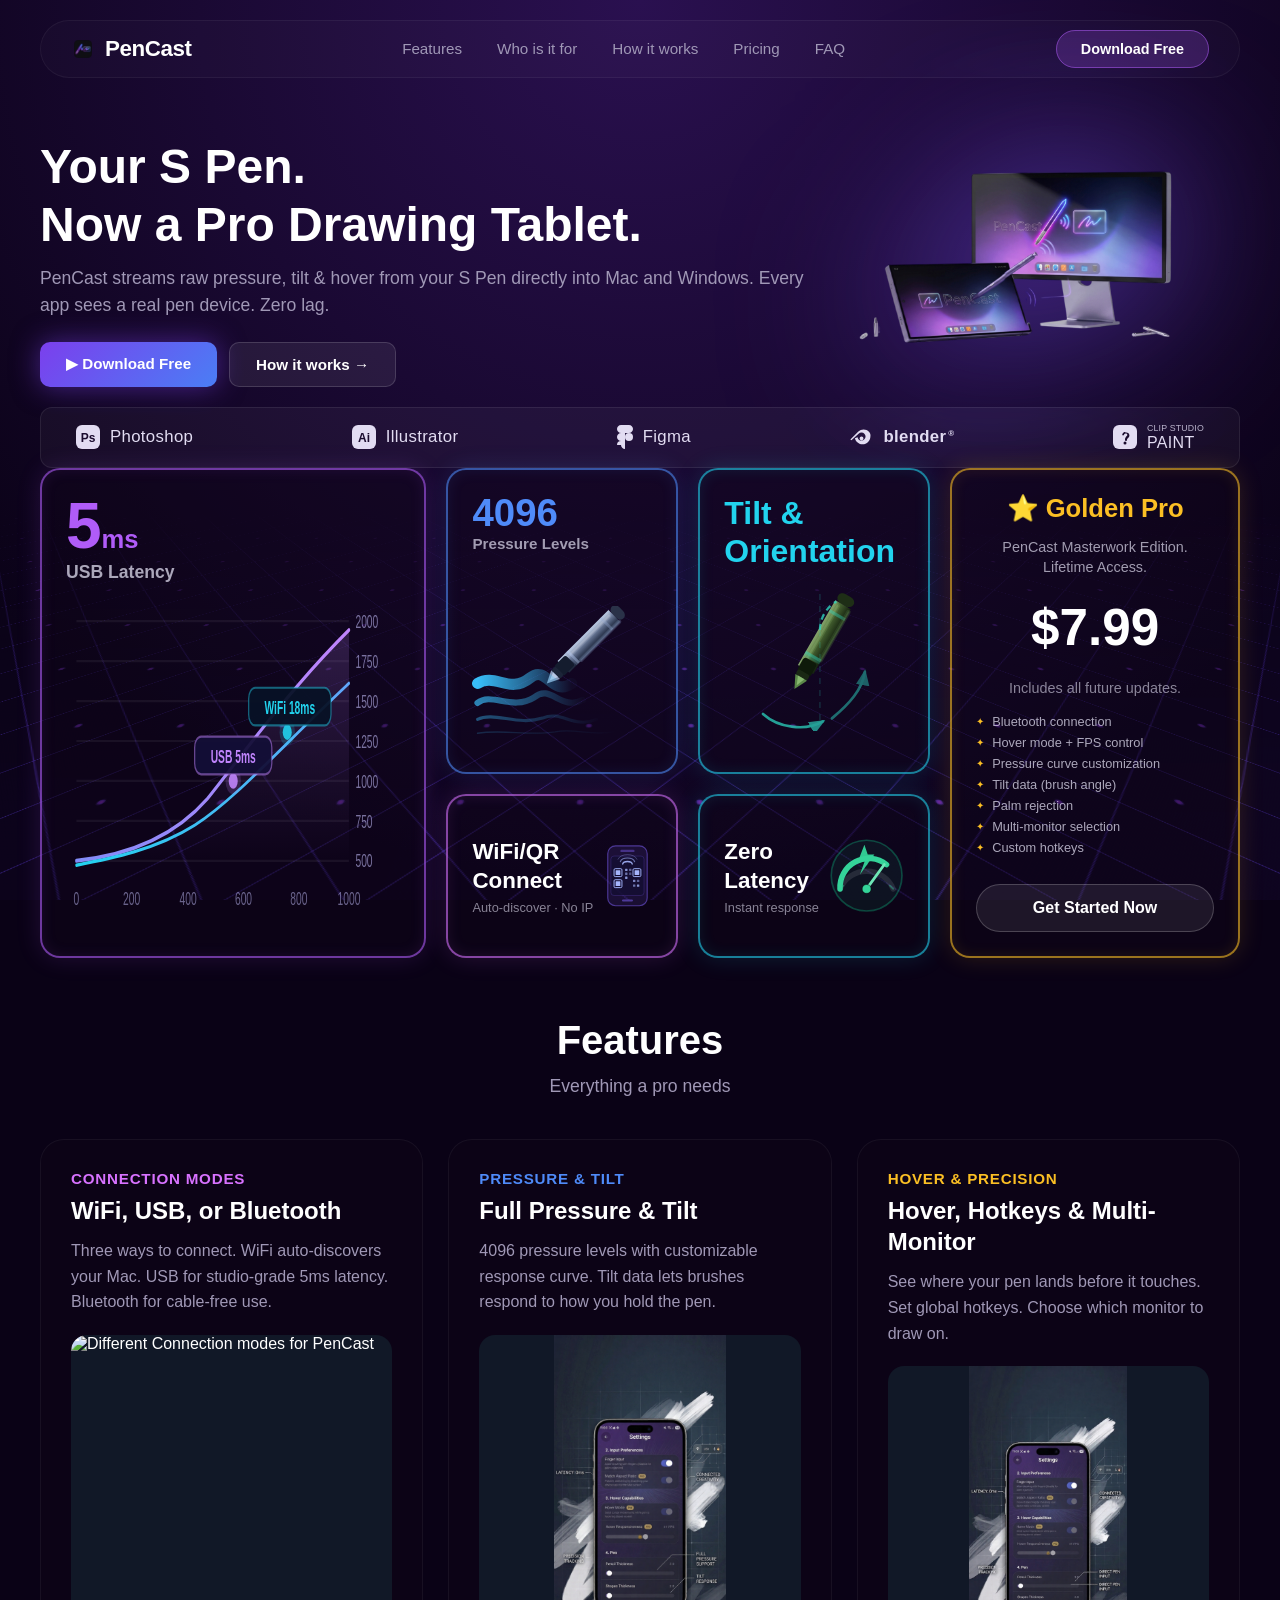
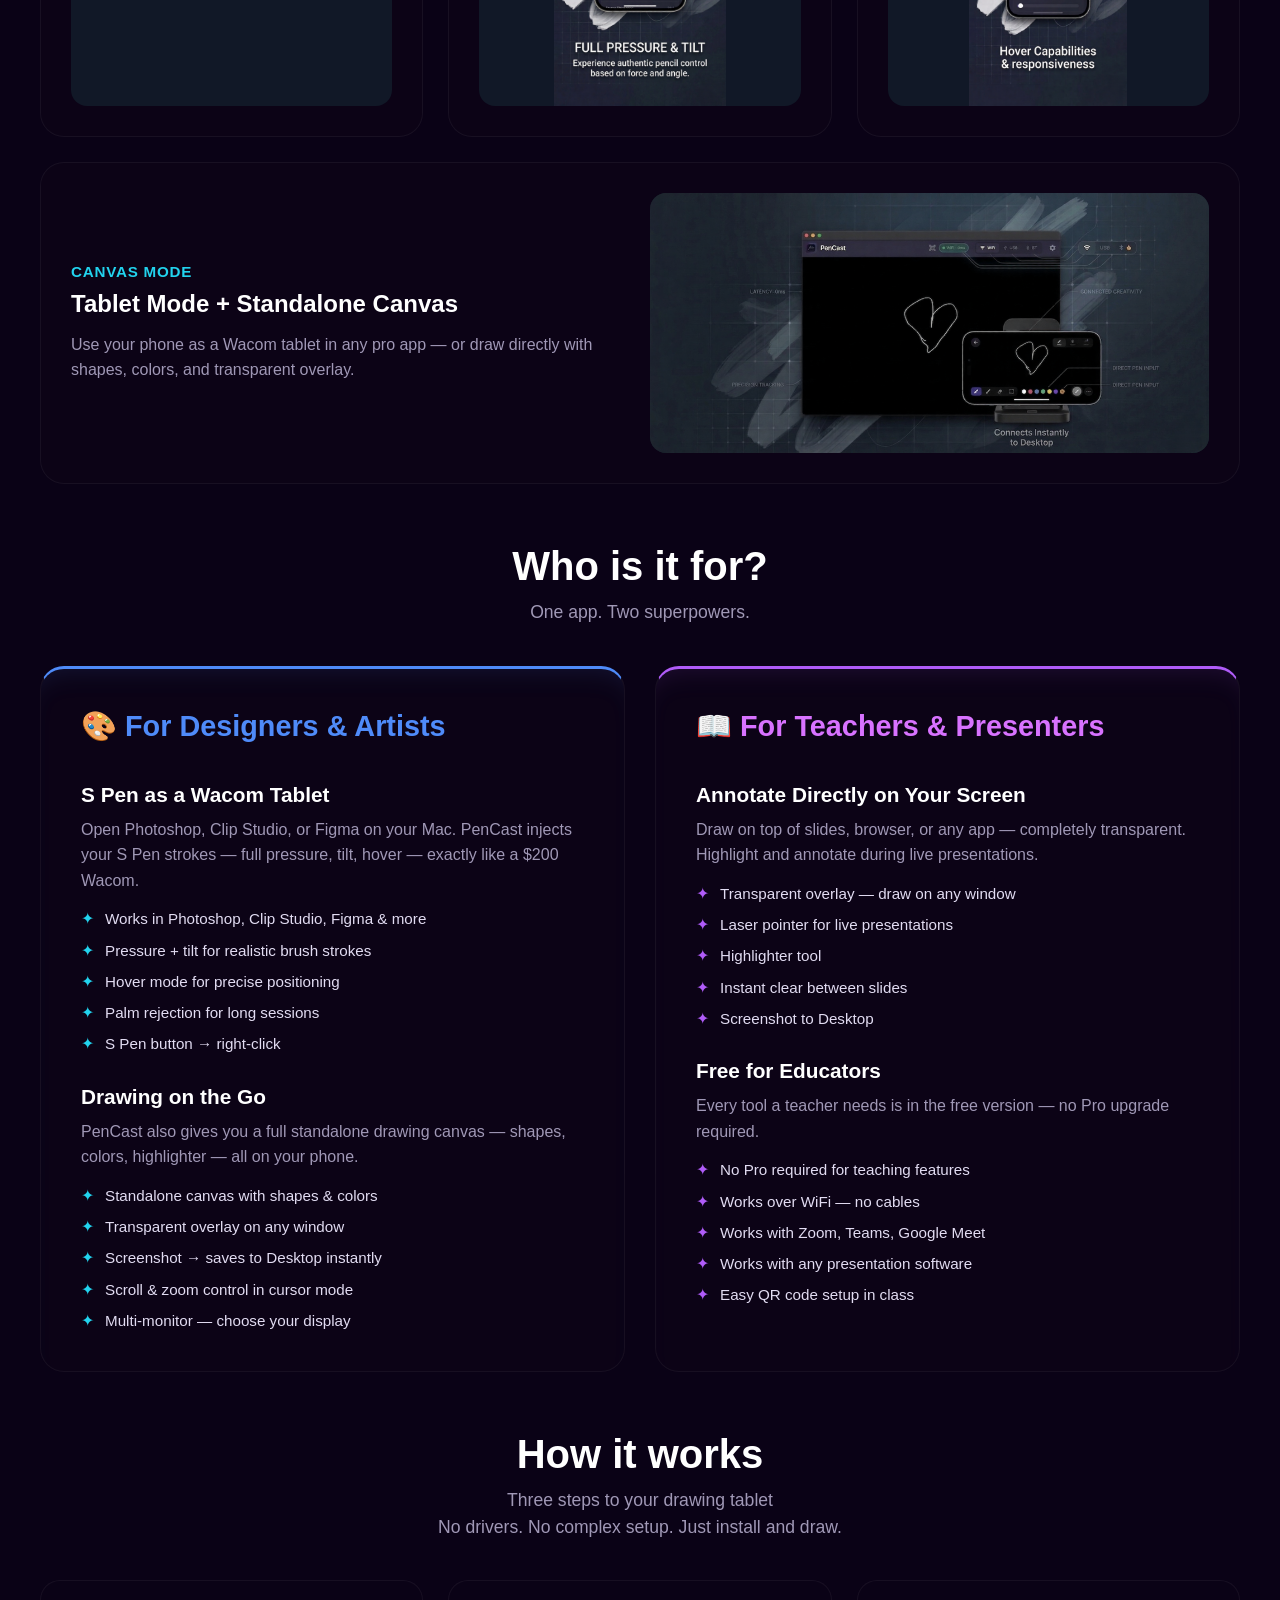
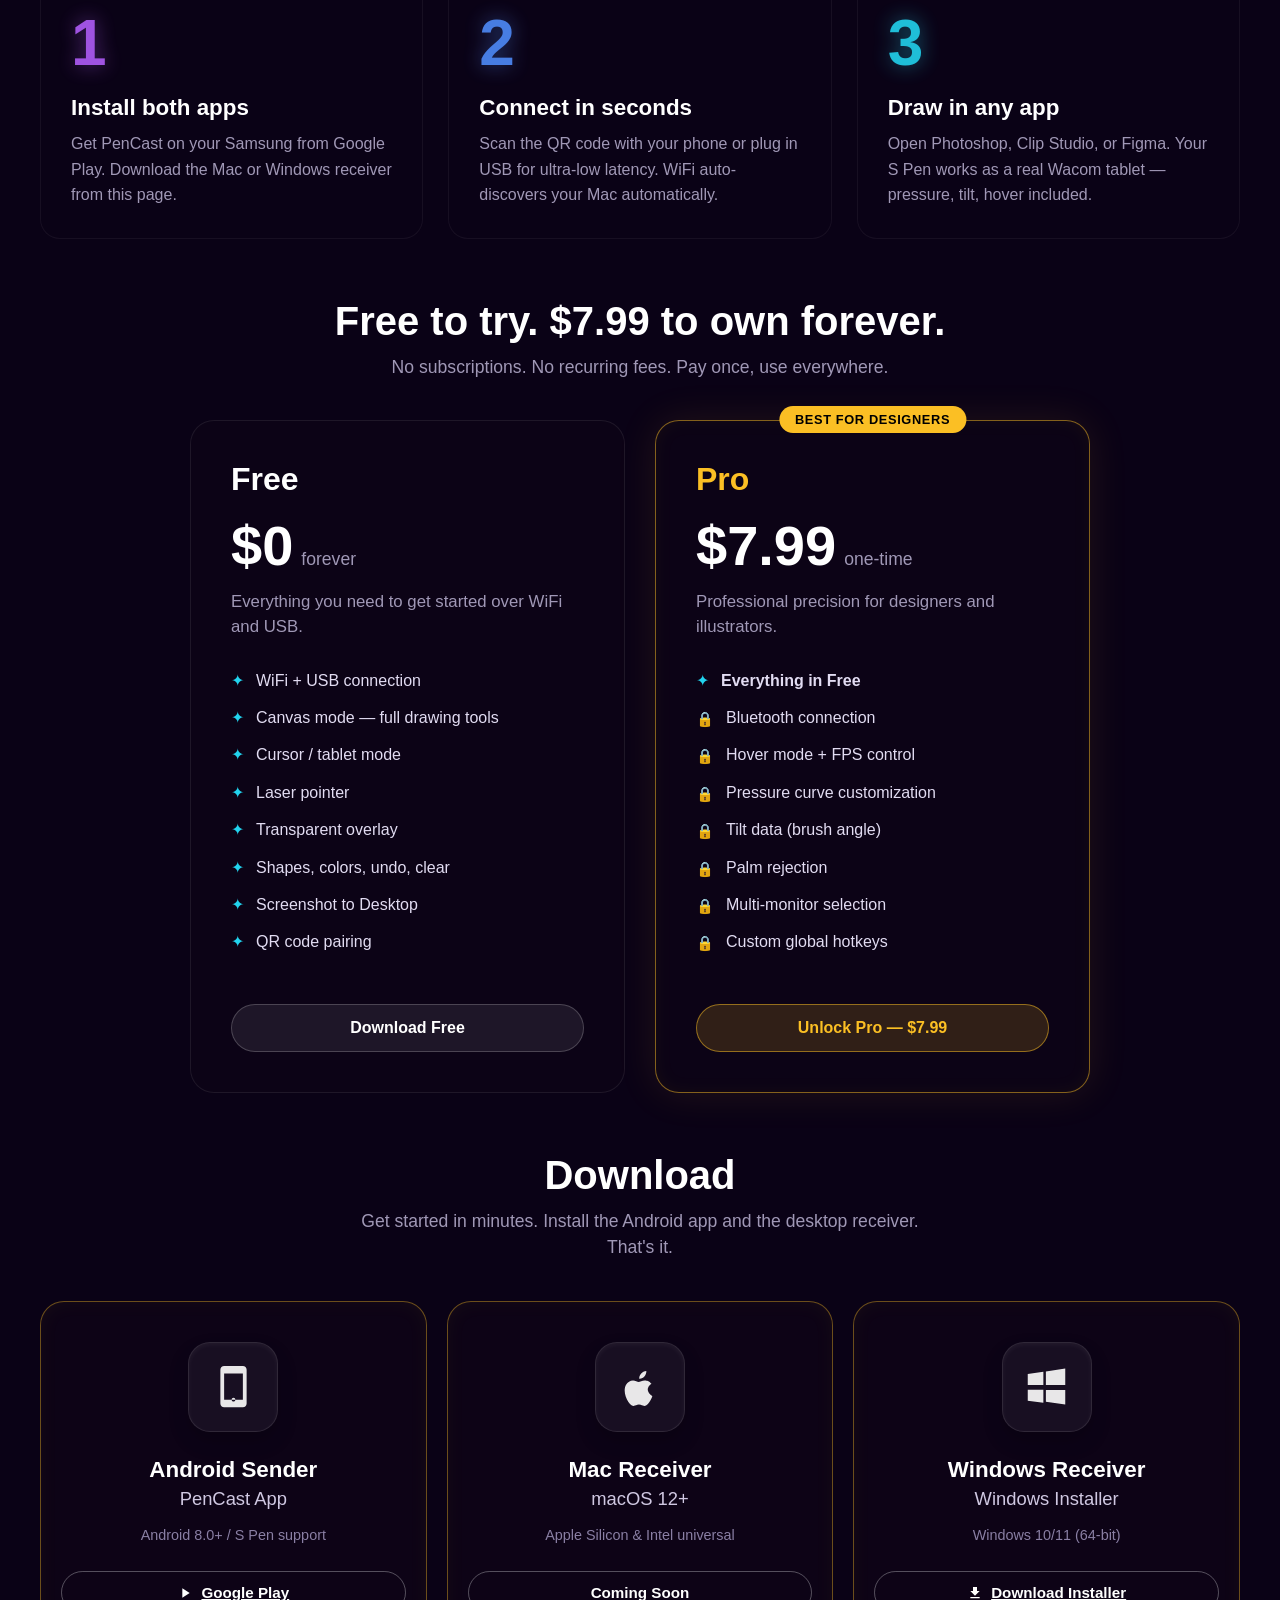
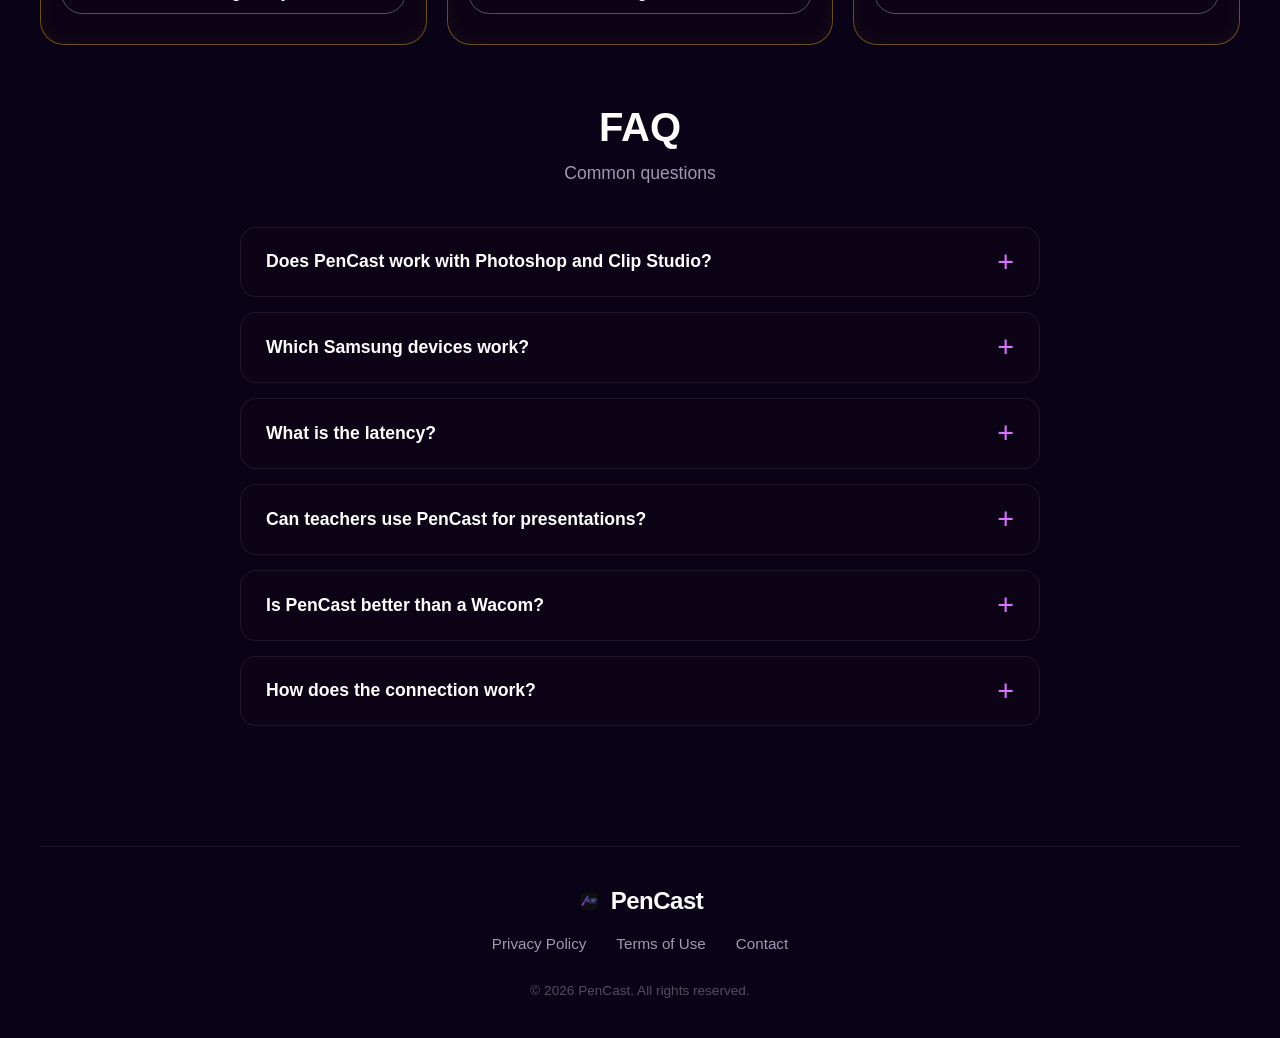
==== commit c5947f83: "Add self-hosted privacy policy and terms pages; link them from the footer" ====
--- a/index.html
+++ b/index.html
@@ -4,7 +4,7 @@
 <head>
   <meta charset="UTF-8">
   <meta name="viewport" content="width=device-width, initial-scale=1.0">
-
+  <meta name="google-site-verification" content="Tv5Al7BpIxvyG0jwSjHfa2HLJM-hwKjzmpsP_TnV1W8" />
   <title>PenCast — S Pen Drawing Tablet for Mac & Windows</title>
   <meta name="description" content="Turn your Samsung S Pen into a professional Wacom-style drawing tablet for Mac and Windows. WiFi, USB, and Bluetooth. No screen mirroring — raw pen data, zero latency." />
   <meta name="robots" content="index, follow">
@@ -1363,7 +1363,6 @@
               </g>
               <line x1="64" y1="4" x2="64" y2="90" stroke="rgba(45,212,191,0.18)" stroke-width="1" stroke-dasharray="4,4" />
               <path d="M64,28 A22,22 0 0,1 75,9" stroke="#2DD4BF" stroke-width="1.5" fill="none" stroke-dasharray="4,3" opacity=".8" />
-              <text x="78" y="14" fill="#2DD4BF" font-size="9" font-weight="700">30°</text>
               <path d="M26,84 C36,93 54,96 66,89" stroke="#2DD4BF" stroke-width="1.8" fill="none" stroke-linecap="round" marker-end="url(#arrowT)" opacity=".75" />
               <path d="M72,87 C84,77 92,68 94,56" stroke="#2DD4BF" stroke-width="1.8" fill="none" stroke-linecap="round" marker-end="url(#arrowT)" opacity=".50" />
             </svg>
@@ -1662,7 +1661,7 @@
           <h3>Mac Receiver</h3>
           <h4>macOS 12+</h4>
           <p>Apple Silicon & Intel universal</p>
-          <a href="https://github.com/ahmedesa/pencast-app/releases/latest/download/PenCast.dmg" class="btn-outline" target="_blank" aria-label="Download Mac Receiver DMG"><svg viewBox="0 0 24 24" aria-hidden="true"><path d="M19 9h-4V3H9v6H5l7 7 7-7zM5 18v2h14v-2H5z" /></svg> Download DMG</a>
+          <span class="btn-outline disabled">Coming Soon</span>
         </div>
         <div class="download-card">
           <div class="icon-container">
@@ -1719,8 +1718,8 @@
       PenCast
     </div>
     <ul class="footer-links">
-      <li><a href="https://doc-hosting.flycricket.io/pencast-privacy-policy/2f6c8506-bc46-4dad-8de3-4849b12ca70b/privacy" target="_blank">Privacy Policy</a></li>
-      <li><a href="https://doc-hosting.flycricket.io/pencast-terms-of-use/c9b7619f-b1d7-40f2-9084-766fff25661f/terms" target="_blank">Terms of Use</a></li>
+      <li><a href="privacy.html">Privacy Policy</a></li>
+      <li><a href="terms.html">Terms of Use</a></li>
       <li><a href="mailto:ahmedesa6120@gmail.com">Contact</a></li>
     </ul>
     <div class="footer-copy">
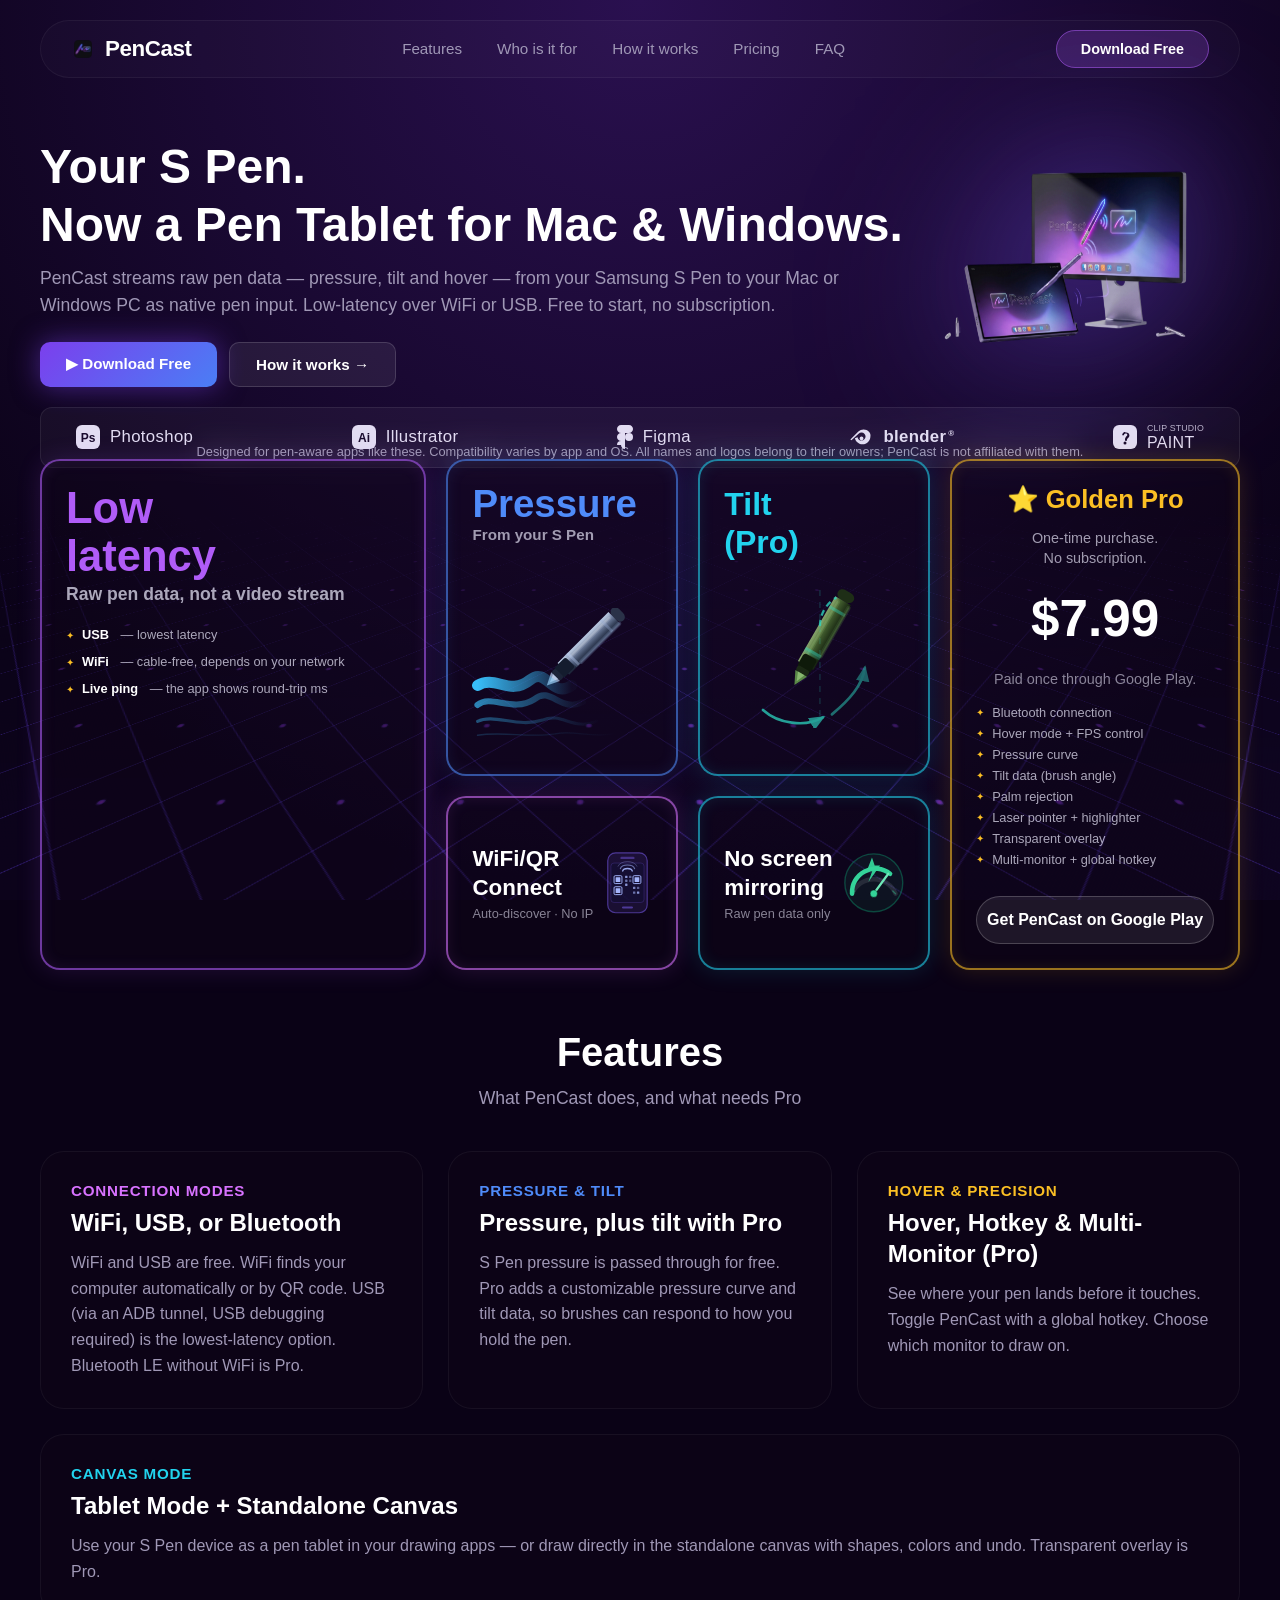
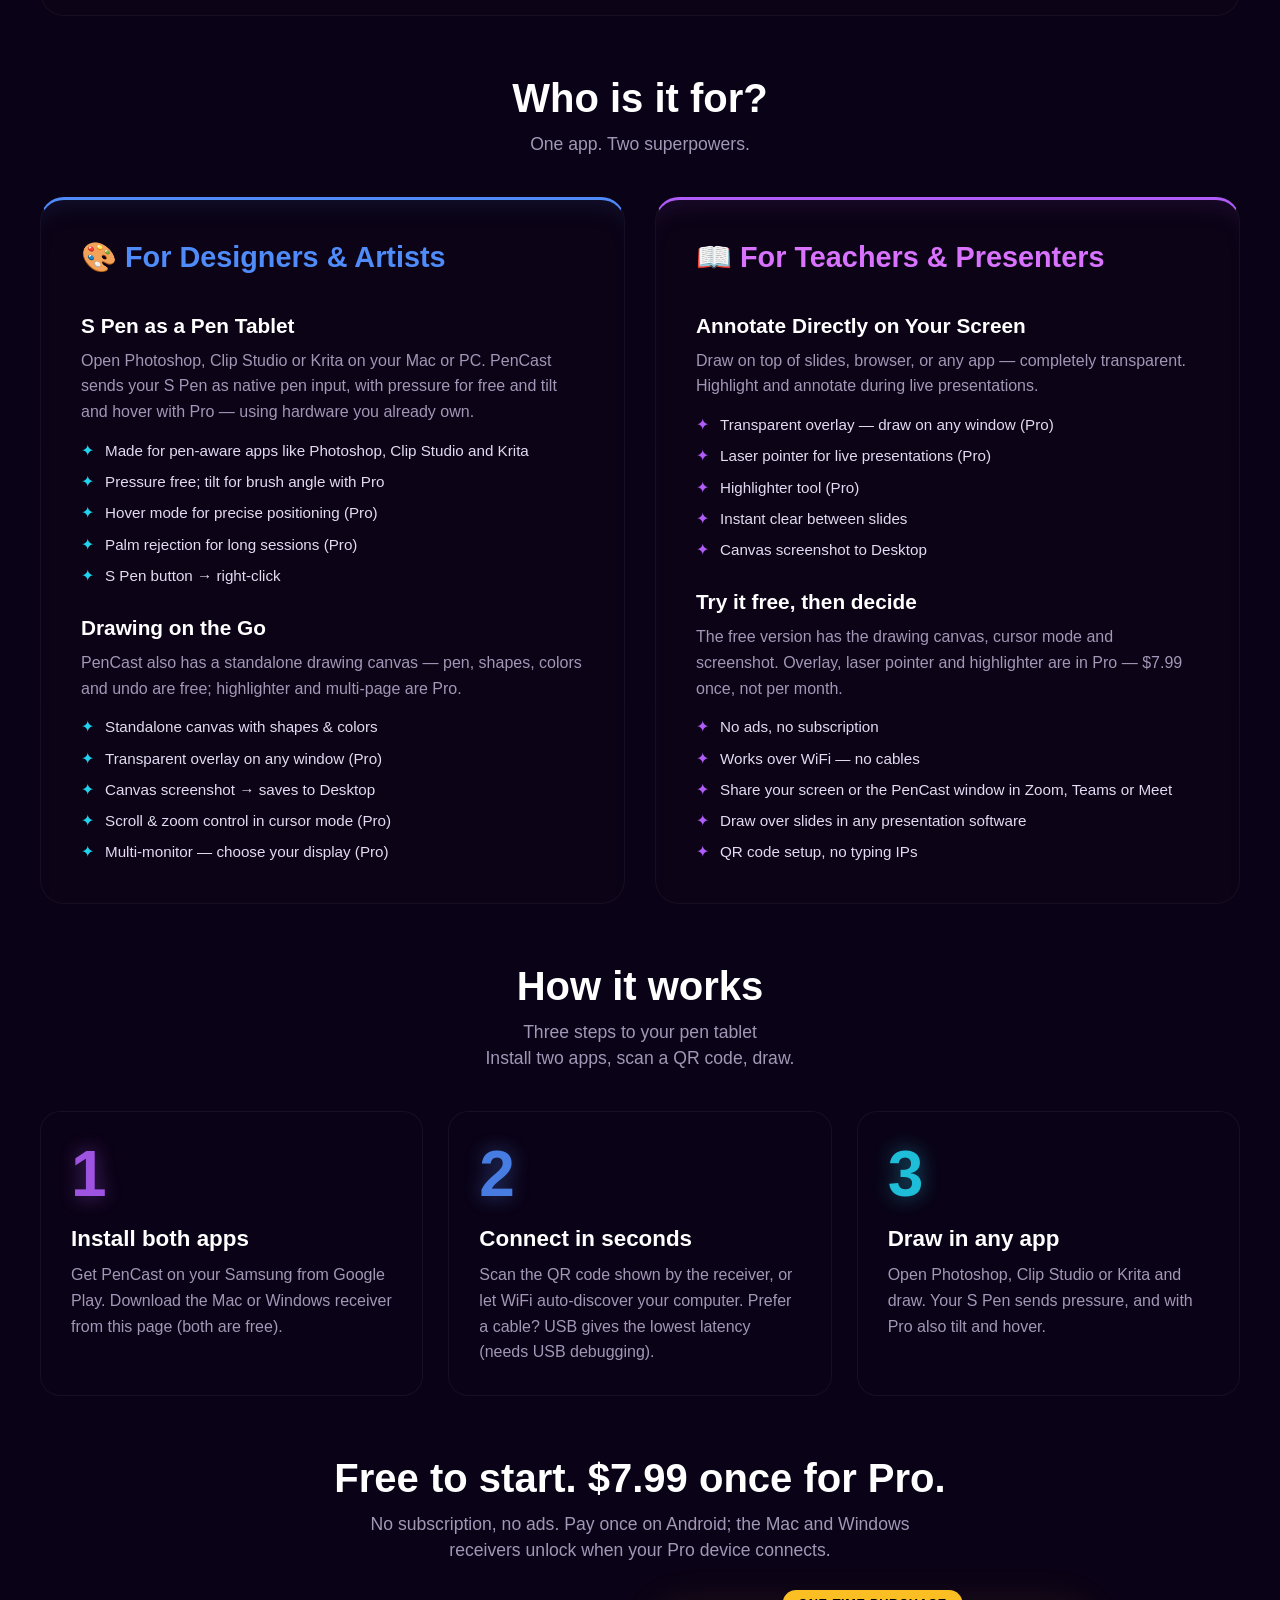
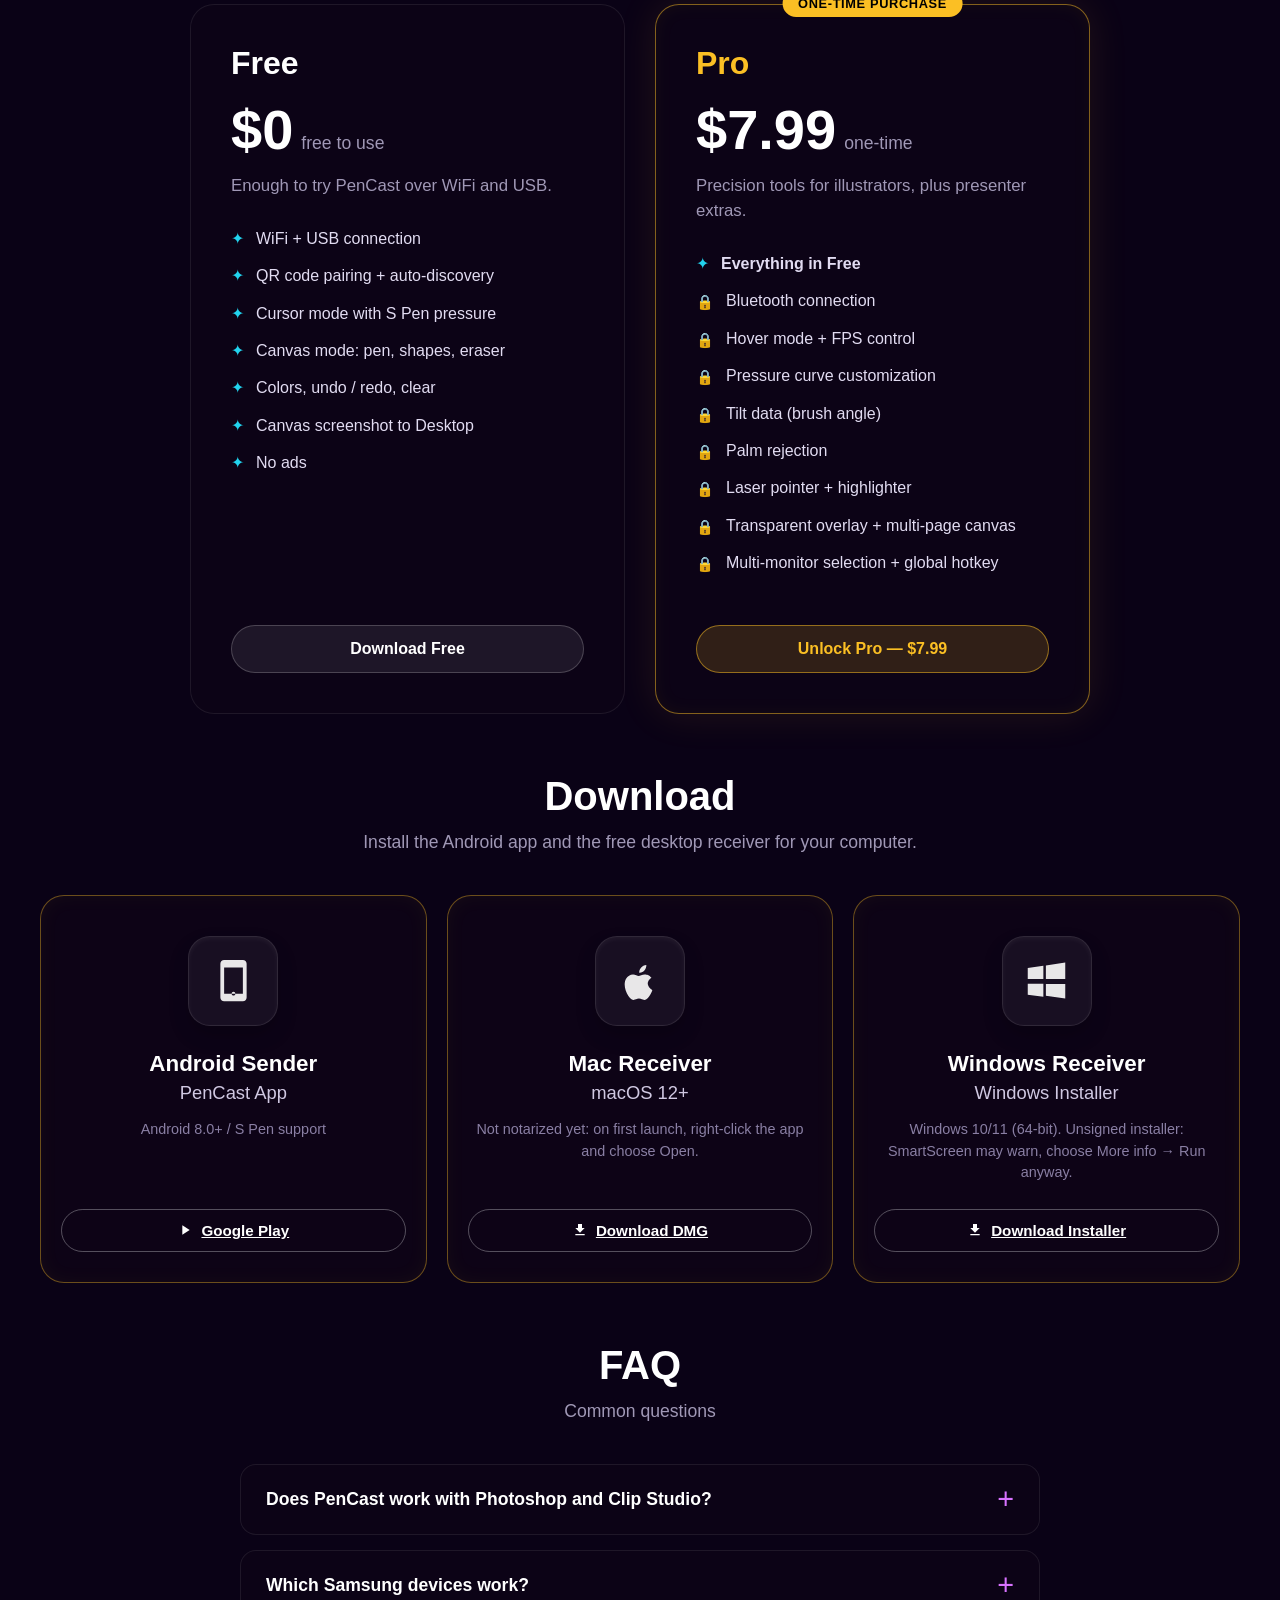
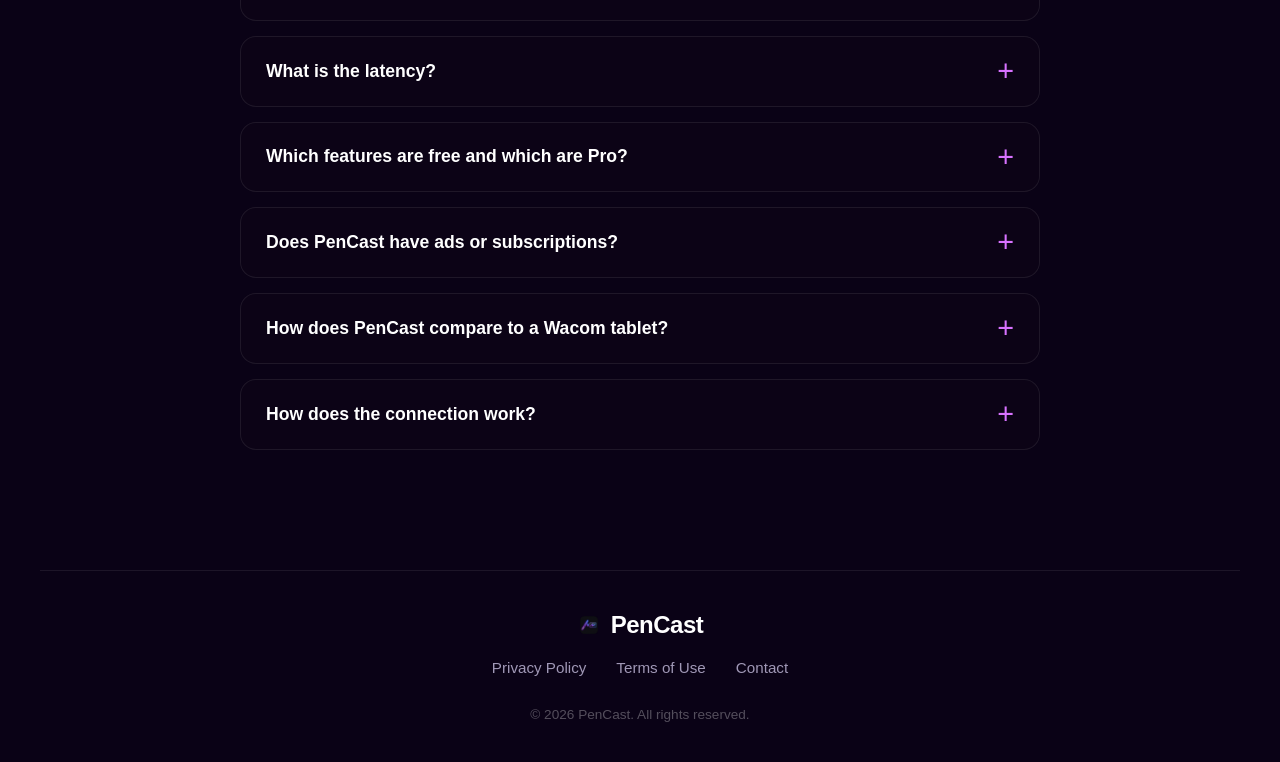
==== commit e6092805: "Honest site copy + SEO basics: remove zero-lag/Wacom/free-teacher overclaims, correct free vs Pro, a" ====
--- a/index.html
+++ b/index.html
@@ -5,46 +5,74 @@
   <meta charset="UTF-8">
   <meta name="viewport" content="width=device-width, initial-scale=1.0">
   <meta name="google-site-verification" content="Tv5Al7BpIxvyG0jwSjHfa2HLJM-hwKjzmpsP_TnV1W8" />
-  <title>PenCast — S Pen Drawing Tablet for Mac & Windows</title>
-  <meta name="description" content="Turn your Samsung S Pen into a professional Wacom-style drawing tablet for Mac and Windows. WiFi, USB, and Bluetooth. No screen mirroring — raw pen data, zero latency." />
-  <meta name="robots" content="index, follow">
+  <title>PenCast — S Pen Drawing Tablet for Mac &amp; Windows</title>
+  <meta name="description" content="Use your Samsung S Pen as a pen tablet for Mac and Windows. Pressure, tilt and hover over WiFi, USB or Bluetooth. Free to start; Pro is $7.99 one-time." />
+  <meta name="robots" content="index, follow, max-image-preview:large">
+  <meta name="theme-color" content="#0a0216" />
   <link rel="canonical" href="https://pencastapp.com/" />
 
   <meta property="og:type" content="website" />
+  <meta property="og:site_name" content="PenCast" />
+  <meta property="og:locale" content="en_US" />
   <meta property="og:url" content="https://pencastapp.com/" />
-  <meta property="og:title" content="PenCast — S Pen Drawing Tablet for Mac & Windows" />
-  <meta property="og:description" content="Turn your Samsung S Pen into a professional drawing tablet for Mac and Windows." />
+  <meta property="og:title" content="PenCast — S Pen Drawing Tablet for Mac &amp; Windows" />
+  <meta property="og:description" content="Use your Samsung S Pen as a pen tablet for Mac and Windows. Pressure, tilt and hover over WiFi, USB or Bluetooth. Free to start, Pro is a one-time purchase." />
   <meta property="og:image" content="https://pencastapp.com/images/hero_monitor_tablet.png" />
+  <meta property="og:image:width" content="1280" />
+  <meta property="og:image:height" content="612" />
+  <meta property="og:image:alt" content="Illustration of an S Pen tablet connected to a desktop monitor" />
 
   <meta name="twitter:card" content="summary_large_image" />
   <meta name="twitter:url" content="https://pencastapp.com/" />
-  <meta name="twitter:title" content="PenCast — S Pen Drawing Tablet for Mac & Windows" />
-  <meta name="twitter:description" content="Turn your Samsung S Pen into a professional drawing tablet for Mac and Windows. WiFi, USB, and Bluetooth." />
+  <meta name="twitter:title" content="PenCast — S Pen Drawing Tablet for Mac &amp; Windows" />
+  <meta name="twitter:description" content="Use your Samsung S Pen as a pen tablet for Mac and Windows. Free to start, Pro is a $7.99 one-time purchase." />
   <meta name="twitter:image" content="https://pencastapp.com/images/hero_monitor_tablet.png" />
+  <meta name="twitter:image:alt" content="Illustration of an S Pen tablet connected to a desktop monitor" />
 
   <link rel="icon" type="image/png" href="images/app_logo.png" />
+  <link rel="apple-touch-icon" href="images/app_logo.png" />
 
   <script type="application/ld+json">
     {
       "@context": "https://schema.org",
       "@graph": [
         {
+          "@type": "WebSite",
+          "@id": "https://pencastapp.com/#website",
+          "url": "https://pencastapp.com/",
+          "name": "PenCast",
+          "inLanguage": "en"
+        },
+        {
           "@type": "SoftwareApplication",
+          "@id": "https://pencastapp.com/#app",
           "name": "PenCast",
-          "operatingSystem": "Android",
-          "applicationCategory": "UtilitiesApplication",
-          "description": "Turn your Samsung S Pen into a professional drawing tablet for Mac and Windows.",
-          "offers": { "@type": "Offer", "price": "0", "priceCurrency": "USD" },
-          "url": "https://pencastapp.com",
+          "alternateName": "PenCast – S Pen Drawing Tablet",
+          "operatingSystem": "Android 8.0+ (sender app); macOS and Windows 10/11 (receiver)",
+          "applicationCategory": "DesignApplication",
+          "description": "Android app that streams S Pen pressure, tilt and hover to a free PenCast receiver on Mac and Windows over WiFi, USB or Bluetooth, so the S Pen works as a pen tablet. Free to start; Pro is a one-time in-app purchase.",
+          "image": "https://pencastapp.com/images/app_logo.png",
+          "offers": {
+            "@type": "Offer",
+            "price": "0",
+            "priceCurrency": "USD",
+            "description": "Free to download. Optional PenCast Pro in-app purchase: $7.99 one-time, no subscription."
+          },
+          "url": "https://pencastapp.com/",
           "downloadUrl": "https://play.google.com/store/apps/details?id=com.pencast.app",
+          "installUrl": "https://play.google.com/store/apps/details?id=com.pencast.app",
           "author": { "@type": "Person", "name": "Ahmed Essa" }
         },
         {
           "@type": "FAQPage",
           "mainEntity": [
-            { "@type": "Question", "name": "What is PenCast?", "acceptedAnswer": { "@type": "Answer", "text": "PenCast turns your Samsung S Pen into a professional drawing tablet for Mac and Windows." } },
-            { "@type": "Question", "name": "Does PenCast work with Photoshop?", "acceptedAnswer": { "@type": "Answer", "text": "Yes. PenCast injects stylus events into macOS and Windows so any drawing app sees it as a real Wacom tablet." } },
-            { "@type": "Question", "name": "What is the latency?", "acceptedAnswer": { "@type": "Answer", "text": "USB: ~5ms. WiFi: under 20ms." } }
+            { "@type": "Question", "name": "Does PenCast work with Photoshop and Clip Studio?", "acceptedAnswer": { "@type": "Answer", "text": "PenCast sends your S Pen as native pen input (tablet events on macOS, pen input on Windows), so pen-aware apps such as Photoshop, Clip Studio Paint and Krita can read pressure. Compatibility varies by app and OS settings. Try the free version first." } },
+            { "@type": "Question", "name": "Which Samsung devices work?", "acceptedAnswer": { "@type": "Answer", "text": "PenCast is built for Samsung Galaxy devices with a built-in S Pen: Galaxy Tab S series, Galaxy S Ultra series, Galaxy Note series and Galaxy Z Fold series. It needs Android 8.0 or newer." } },
+            { "@type": "Question", "name": "What is the latency?", "acceptedAnswer": { "@type": "Answer", "text": "PenCast sends raw pen data instead of streaming video, so it is low latency. USB is the lowest-latency mode, WiFi depends on your network. The app shows a live round-trip time so you can check your own setup." } },
+            { "@type": "Question", "name": "Which features are free and which are Pro?", "acceptedAnswer": { "@type": "Answer", "text": "Free: WiFi and USB connection, QR pairing, cursor mode, pressure, and a drawing canvas with shapes, undo and screenshot. Pro ($7.99 one-time, no subscription) adds Bluetooth, hover, tilt, pressure curve, palm rejection, laser pointer, highlighter, transparent overlay, multi-page canvas, multi-monitor selection and a global hotkey." } },
+            { "@type": "Question", "name": "Does PenCast have ads or subscriptions?", "acceptedAnswer": { "@type": "Answer", "text": "No ads and no subscription. Pro is a single one-time purchase through Google Play. The app uses Firebase for crash reports and basic analytics; see the privacy policy." } },
+            { "@type": "Question", "name": "How does PenCast compare to a Wacom tablet?", "acceptedAnswer": { "@type": "Answer", "text": "PenCast turns a device you already own into a pen tablet, which can save you the cost of dedicated hardware. A dedicated tablet will still have its own driver support and wired latency, so expect some differences, especially over WiFi." } },
+            { "@type": "Question", "name": "How does the connection work?", "acceptedAnswer": { "@type": "Answer", "text": "WiFi with automatic discovery or QR code pairing, USB through an ADB tunnel (requires USB debugging) for the lowest latency, and Bluetooth LE (Pro) for use without WiFi." } }
           ]
         }
       ]
@@ -1200,16 +1228,16 @@
 
     <header class="hero">
       <div class="hero-text">
-        <h1>Your S Pen.<br>Now a Pro Drawing Tablet.</h1>
-        <p>PenCast streams raw pressure, tilt &amp; hover from your S Pen directly into Mac and Windows. Every app sees
-          a real pen device. Zero lag.</p>
+        <h1>Your S Pen.<br>Now a Pen Tablet for Mac &amp; Windows.</h1>
+        <p>PenCast streams raw pen data &mdash; pressure, tilt and hover &mdash; from your Samsung S Pen to your Mac or
+          Windows PC as native pen input. Low-latency over WiFi or USB. Free to start, no subscription.</p>
         <div class="hero-btns">
           <a href="#download" class="btn-hero-primary">▶ Download Free</a>
           <a href="#how-it-works" class="btn-hero-secondary">How it works →</a>
         </div>
       </div>
       <div class="hero-images">
-        <img src="images/hero_monitor_tablet.png" alt="PenCast in action on a desktop monitor and S Pen" class="hero-img-main" fetchpriority="high" />
+        <img src="images/hero_monitor_tablet.png" alt="Illustration of an S Pen tablet connected to a desktop monitor" class="hero-img-main" fetchpriority="high" />
       </div>
     </header>
 
@@ -1250,57 +1278,23 @@
         <div class="csp-text"><span class="csp-small">CLIP STUDIO</span><span class="csp-large">PAINT</span></div>
       </div>
     </nav>
+    <p style="text-align:center; color: var(--text-muted); font-size: 0.8rem; margin-top: -24px;">Designed for pen-aware apps like these. Compatibility varies by app and OS. All names and logos belong to their owners; PenCast is not affiliated with them.</p>
 
     <div class="bento-section">
       <div class="bento-grid">
         <div class="bc bc-latency">
-          <div class="big-num">5<span>ms</span></div>
-          <div class="card-label">USB Latency</div>
-          <div class="graph-wrap">
-            <svg viewBox="0 0 260 150" preserveAspectRatio="none" aria-hidden="true">
-              <defs>
-                <linearGradient id="g1" x1="0" y1="0" x2="1" y2="0"><stop offset="0%" stop-color="#818CF8" /><stop offset="100%" stop-color="#C084FC" /></linearGradient>
-                <linearGradient id="g2" x1="0" y1="0" x2="1" y2="0"><stop offset="0%" stop-color="#22D3EE" /><stop offset="100%" stop-color="#60A5FA" /></linearGradient>
-                <linearGradient id="gfill" x1="0" y1="0" x2="0" y2="1"><stop offset="0%" stop-color="rgba(192,132,252,0.18)" /><stop offset="100%" stop-color="rgba(192,132,252,0)" /></linearGradient>
-              </defs>
-              <line x1="8" y1="10" x2="220" y2="10" stroke="rgba(255,255,255,.055)" stroke-width="1" />
-              <line x1="8" y1="28" x2="220" y2="28" stroke="rgba(255,255,255,.055)" stroke-width="1" />
-              <line x1="8" y1="46" x2="220" y2="46" stroke="rgba(255,255,255,.055)" stroke-width="1" />
-              <line x1="8" y1="64" x2="220" y2="64" stroke="rgba(255,255,255,.055)" stroke-width="1" />
-              <line x1="8" y1="82" x2="220" y2="82" stroke="rgba(255,255,255,.055)" stroke-width="1" />
-              <line x1="8" y1="100" x2="220" y2="100" stroke="rgba(255,255,255,.055)" stroke-width="1" />
-              <line x1="8" y1="118" x2="220" y2="118" stroke="rgba(255,255,255,.055)" stroke-width="1" />
-              <text x="225" y="13" fill="rgba(200,195,255,.58)" font-size="8" text-anchor="start">2000</text>
-              <text x="225" y="31" fill="rgba(200,195,255,.58)" font-size="8" text-anchor="start">1750</text>
-              <text x="225" y="49" fill="rgba(200,195,255,.58)" font-size="8" text-anchor="start">1500</text>
-              <text x="225" y="67" fill="rgba(200,195,255,.58)" font-size="8" text-anchor="start">1250</text>
-              <text x="225" y="85" fill="rgba(200,195,255,.58)" font-size="8" text-anchor="start">1000</text>
-              <text x="225" y="103" fill="rgba(200,195,255,.58)" font-size="8" text-anchor="start">750</text>
-              <text x="225" y="121" fill="rgba(200,195,255,.58)" font-size="8" text-anchor="start">500</text>
-              <text x="8" y="138" fill="rgba(200,195,255,.5)" font-size="8" text-anchor="middle">0</text>
-              <text x="51" y="138" fill="rgba(200,195,255,.5)" font-size="8" text-anchor="middle">200</text>
-              <text x="95" y="138" fill="rgba(200,195,255,.5)" font-size="8" text-anchor="middle">400</text>
-              <text x="138" y="138" fill="rgba(200,195,255,.5)" font-size="8" text-anchor="middle">600</text>
-              <text x="181" y="138" fill="rgba(200,195,255,.5)" font-size="8" text-anchor="middle">800</text>
-              <text x="220" y="138" fill="rgba(200,195,255,.5)" font-size="8" text-anchor="middle">1000</text>
-              <path d="M8,118 C40,116 80,110 110,90 C140,68 175,40 220,14 L220,118 L8,118 Z" fill="url(#gfill)" />
-              <path d="M8,118 C40,116 80,110 110,90 C140,68 175,40 220,14" stroke="url(#g1)" stroke-width="1.8" fill="none" stroke-linecap="round" stroke-linejoin="round" />
-              <path d="M8,120 C35,117 70,113 100,102 C132,90 165,68 220,38" stroke="url(#g2)" stroke-width="1.5" fill="none" stroke-linecap="round" stroke-linejoin="round" />
-              <circle cx="130" cy="82" r="3.5" fill="#C084FC" opacity=".9" />
-              <circle cx="130" cy="82" r="6" fill="rgba(192,132,252,0.18)" />
-              <rect x="100" y="62" width="60" height="17" rx="5" fill="rgba(20,14,55,.94)" stroke="rgba(192,132,252,.5)" stroke-width="1" />
-              <text x="130" y="74" fill="#C084FC" font-size="8" font-weight="700" text-anchor="middle">USB 5ms</text>
-              <circle cx="172" cy="60" r="3.5" fill="#22D3EE" opacity=".9" />
-              <circle cx="172" cy="60" r="6" fill="rgba(34,211,238,0.18)" />
-              <rect x="142" y="40" width="64" height="17" rx="5" fill="rgba(8,18,38,.94)" stroke="rgba(34,211,238,.45)" stroke-width="1" />
-              <text x="174" y="52" fill="#22D3EE" font-size="8" font-weight="700" text-anchor="middle">WiFi 18ms</text>
-            </svg>
-          </div>
+          <div class="big-num" style="font-size: clamp(2.2rem, 3.4vw, 3.4rem); line-height: 1.1;">Low<br>latency</div>
+          <div class="card-label">Raw pen data, not a video stream</div>
+          <ul class="pro-feats" style="margin-top: 22px; gap: 12px;">
+            <li><strong style="color:#fff;">USB</strong>&nbsp;&mdash; lowest latency</li>
+            <li><strong style="color:#fff;">WiFi</strong>&nbsp;&mdash; cable-free, depends on your network</li>
+            <li><strong style="color:#fff;">Live ping</strong>&nbsp;&mdash; the app shows round-trip ms</li>
+          </ul>
         </div>
 
         <div class="bc bc-pressure">
-          <div class="big-num">4096</div>
-          <div class="card-label">Pressure Levels</div>
+          <div class="big-num">Pressure</div>
+          <div class="card-label">From your S Pen</div>
           <div class="pen-draw-wrap">
             <svg viewBox="0 0 130 100" aria-hidden="true">
               <defs>
@@ -1335,7 +1329,7 @@
         </div>
 
         <div class="bc bc-tilt">
-          <div class="big-num">Tilt &amp;<br />Orientation</div>
+          <div class="big-num">Tilt<br />(Pro)</div>
           <div class="tilt-wrap">
             <svg viewBox="0 0 120 96" aria-hidden="true">
               <defs>
@@ -1407,8 +1401,8 @@
         <div class="bc bc-zero">
           <div style="display:flex; align-items:center; gap:10px; flex:1;">
             <div>
-              <div class="big-label">Zero<br />Latency</div>
-              <div class="card-label" style="margin-top:4px;">Instant response</div>
+              <div class="big-label">No screen<br />mirroring</div>
+              <div class="card-label" style="margin-top:4px;">Raw pen data only</div>
             </div>
             <div class="zero-icon-wrap">
               <svg viewBox="0 0 68 68" aria-hidden="true">
@@ -1428,19 +1422,20 @@
 
         <div class="bc bc-pro">
           <div class="pro-title">⭐ Golden Pro</div>
-          <div class="pro-sub">PenCast Masterwork Edition.<br />Lifetime Access.</div>
+          <div class="pro-sub">One-time purchase.<br />No subscription.</div>
           <div class="pro-price">$7.99</div>
-          <div class="pro-note">Includes all future updates.</div>
+          <div class="pro-note">Paid once through Google Play.</div>
           <ul class="pro-feats">
             <li>Bluetooth connection</li>
             <li>Hover mode + FPS control</li>
-            <li>Pressure curve customization</li>
+            <li>Pressure curve</li>
             <li>Tilt data (brush angle)</li>
             <li>Palm rejection</li>
-            <li>Multi-monitor selection</li>
-            <li>Custom hotkeys</li>
+            <li>Laser pointer + highlighter</li>
+            <li>Transparent overlay</li>
+            <li>Multi-monitor + global hotkey</li>
           </ul>
-          <a href="https://play.google.com/store/apps/details?id=com.pencast.app" class="pro-btn" target="_blank">Get Started Now</a>
+          <a href="https://play.google.com/store/apps/details?id=com.pencast.app" class="pro-btn" target="_blank" rel="noopener">Get PenCast on Google Play</a>
         </div>
 
       </div>
@@ -1449,7 +1444,7 @@
     <section id="features" class="pro-features-section">
       <div class="section-header">
         <h2>Features</h2>
-        <p>Everything a pro needs</p>
+        <p>What PenCast does, and what needs Pro</p>
       </div>
 
       <div class="pro-features-grid">
@@ -1457,32 +1452,23 @@
           <div class="bento-content">
             <h3>Connection modes</h3>
             <h4>WiFi, USB, or Bluetooth</h4>
-            <p>Three ways to connect. WiFi auto-discovers your Mac. USB for studio-grade 5ms latency. Bluetooth for cable-free use.</p>
-          </div>
-          <div class="bento-image">
-            <img src="images/zero_lag_connection.png" alt="Different Connection modes for PenCast" loading="lazy" style="width:100%; height:100%; object-fit:contain; object-position:center;" />
+            <p>WiFi and USB are free. WiFi finds your computer automatically or by QR code. USB (via an ADB tunnel, USB debugging required) is the lowest-latency option. Bluetooth LE without WiFi is Pro.</p>
           </div>
         </div>
 
         <div class="feature-bento-card bento-vertical feat-blue">
           <div class="bento-content">
             <h3>Pressure & Tilt</h3>
-            <h4>Full Pressure & Tilt</h4>
-            <p>4096 pressure levels with customizable response curve. Tilt data lets brushes respond to how you hold the pen.</p>
-          </div>
-          <div class="bento-image">
-            <img src="images/pressure_tilt.png" alt="PenCast Pressure and Tilt visual settings" loading="lazy" style="width:100%; height:100%; object-fit:contain; object-position:center;" />
+            <h4>Pressure, plus tilt with Pro</h4>
+            <p>S Pen pressure is passed through for free. Pro adds a customizable pressure curve and tilt data, so brushes can respond to how you hold the pen.</p>
           </div>
         </div>
 
         <div class="feature-bento-card bento-vertical feat-gold">
           <div class="bento-content">
             <h3>Hover & Precision</h3>
-            <h4>Hover, Hotkeys & Multi-Monitor</h4>
-            <p>See where your pen lands before it touches. Set global hotkeys. Choose which monitor to draw on.</p>
-          </div>
-          <div class="bento-image">
-            <img src="images/hover_capabilities.png" alt="Hover and Multi-Monitor support" loading="lazy" style="width:100%; height:100%; object-fit:contain; object-position:center;" />
+            <h4>Hover, Hotkey &amp; Multi-Monitor (Pro)</h4>
+            <p>See where your pen lands before it touches. Toggle PenCast with a global hotkey. Choose which monitor to draw on.</p>
           </div>
         </div>
 
@@ -1490,10 +1476,7 @@
           <div class="bento-content">
             <h3>Canvas mode</h3>
             <h4>Tablet Mode + Standalone Canvas</h4>
-            <p>Use your phone as a Wacom tablet in any pro app — or draw directly with shapes, colors, and transparent overlay.</p>
-          </div>
-          <div class="bento-image">
-            <img src="images/canvas_mode.png" alt="Standalone canvas mode feature" loading="lazy" style="width:100%; height:100%; object-fit:contain; object-position:center;" />
+            <p>Use your S Pen device as a pen tablet in your drawing apps &mdash; or draw directly in the standalone canvas with shapes, colors and undo. Transparent overlay is Pro.</p>
           </div>
         </div>
       </div>
@@ -1510,25 +1493,25 @@
             <h3>🎨 For Designers & Artists</h3>
           </div>
           <div class="feature-block">
-            <h4>S Pen as a Wacom Tablet</h4>
-            <p>Open Photoshop, Clip Studio, or Figma on your Mac. PenCast injects your S Pen strokes — full pressure, tilt, hover — exactly like a $200 Wacom.</p>
+            <h4>S Pen as a Pen Tablet</h4>
+            <p>Open Photoshop, Clip Studio or Krita on your Mac or PC. PenCast sends your S Pen as native pen input, with pressure for free and tilt and hover with Pro &mdash; using hardware you already own.</p>
             <ul class="feature-list">
-              <li>Works in Photoshop, Clip Studio, Figma & more</li>
-              <li>Pressure + tilt for realistic brush strokes</li>
-              <li>Hover mode for precise positioning</li>
-              <li>Palm rejection for long sessions</li>
+              <li>Made for pen-aware apps like Photoshop, Clip Studio and Krita</li>
+              <li>Pressure free; tilt for brush angle with Pro</li>
+              <li>Hover mode for precise positioning (Pro)</li>
+              <li>Palm rejection for long sessions (Pro)</li>
               <li>S Pen button → right-click</li>
             </ul>
           </div>
           <div class="feature-block">
             <h4>Drawing on the Go</h4>
-            <p>PenCast also gives you a full standalone drawing canvas — shapes, colors, highlighter — all on your phone.</p>
+            <p>PenCast also has a standalone drawing canvas &mdash; pen, shapes, colors and undo are free; highlighter and multi-page are Pro.</p>
             <ul class="feature-list">
-              <li>Standalone canvas with shapes & colors</li>
-              <li>Transparent overlay on any window</li>
-              <li>Screenshot → saves to Desktop instantly</li>
-              <li>Scroll & zoom control in cursor mode</li>
-              <li>Multi-monitor — choose your display</li>
+              <li>Standalone canvas with shapes &amp; colors</li>
+              <li>Transparent overlay on any window (Pro)</li>
+              <li>Canvas screenshot → saves to Desktop</li>
+              <li>Scroll &amp; zoom control in cursor mode (Pro)</li>
+              <li>Multi-monitor — choose your display (Pro)</li>
             </ul>
           </div>
         </div>
@@ -1540,22 +1523,22 @@
             <h4>Annotate Directly on Your Screen</h4>
             <p>Draw on top of slides, browser, or any app — completely transparent. Highlight and annotate during live presentations.</p>
             <ul class="feature-list">
-              <li>Transparent overlay — draw on any window</li>
-              <li>Laser pointer for live presentations</li>
-              <li>Highlighter tool</li>
+              <li>Transparent overlay &mdash; draw on any window (Pro)</li>
+              <li>Laser pointer for live presentations (Pro)</li>
+              <li>Highlighter tool (Pro)</li>
               <li>Instant clear between slides</li>
-              <li>Screenshot to Desktop</li>
+              <li>Canvas screenshot to Desktop</li>
             </ul>
           </div>
           <div class="feature-block">
-            <h4>Free for Educators</h4>
-            <p>Every tool a teacher needs is in the free version — no Pro upgrade required.</p>
+            <h4>Try it free, then decide</h4>
+            <p>The free version has the drawing canvas, cursor mode and screenshot. Overlay, laser pointer and highlighter are in Pro &mdash; $7.99 once, not per month.</p>
             <ul class="feature-list">
-              <li>No Pro required for teaching features</li>
-              <li>Works over WiFi — no cables</li>
-              <li>Works with Zoom, Teams, Google Meet</li>
-              <li>Works with any presentation software</li>
-              <li>Easy QR code setup in class</li>
+              <li>No ads, no subscription</li>
+              <li>Works over WiFi &mdash; no cables</li>
+              <li>Share your screen or the PenCast window in Zoom, Teams or Meet</li>
+              <li>Draw over slides in any presentation software</li>
+              <li>QR code setup, no typing IPs</li>
             </ul>
           </div>
         </div>
@@ -1565,61 +1548,60 @@
     <section id="how-it-works" class="how-it-works">
       <div class="section-header">
         <h2>How it works</h2>
-        <p>Three steps to your drawing tablet<br>No drivers. No complex setup. Just install and draw.</p>
+        <p>Three steps to your pen tablet<br>Install two apps, scan a QR code, draw.</p>
       </div>
       <div class="steps-grid">
         <div class="step-card">
           <div class="step-number text-glow-purple">1</div>
           <h3>Install both apps</h3>
-          <p>Get PenCast on your Samsung from Google Play. Download the Mac or Windows receiver from this page.</p>
+          <p>Get PenCast on your Samsung from Google Play. Download the Mac or Windows receiver from this page (both are free).</p>
         </div>
         <div class="step-card">
           <div class="step-number text-glow-blue">2</div>
           <h3>Connect in seconds</h3>
-          <p>Scan the QR code with your phone or plug in USB for ultra-low latency. WiFi auto-discovers your Mac automatically.</p>
+          <p>Scan the QR code shown by the receiver, or let WiFi auto-discover your computer. Prefer a cable? USB gives the lowest latency (needs USB debugging).</p>
         </div>
         <div class="step-card">
           <div class="step-number text-glow-cyan">3</div>
           <h3>Draw in any app</h3>
-          <p>Open Photoshop, Clip Studio, or Figma. Your S Pen works as a real Wacom tablet — pressure, tilt, hover included.</p>
+          <p>Open Photoshop, Clip Studio or Krita and draw. Your S Pen sends pressure, and with Pro also tilt and hover.</p>
         </div>
       </div>
     </section>
 
     <section id="pricing-section" class="pricing-section">
       <div class="section-header">
-        <h2>Free to try. $7.99 to own forever.</h2>
-        <p>No subscriptions. No recurring fees. Pay once, use everywhere.</p>
+        <h2>Free to start. $7.99 once for Pro.</h2>
+        <p>No subscription, no ads. Pay once on Android; the Mac and Windows receivers unlock when your Pro device connects.</p>
       </div>
       <div class="pricing-grid">
         <div class="pricing-tier">
           <h3>Free</h3>
           <div class="price-display">
             <span class="price-amount">$0</span>
-            <span class="price-interval">forever</span>
-          </div>
-          <p class="pricing-desc">Everything you need to get started over WiFi and USB.</p>
+            <span class="price-interval">free to use</span>
+          </div>
+          <p class="pricing-desc">Enough to try PenCast over WiFi and USB.</p>
           <ul class="tier-features">
             <li><span class="feat-icon included">✦</span> WiFi + USB connection</li>
-            <li><span class="feat-icon included">✦</span> Canvas mode — full drawing tools</li>
-            <li><span class="feat-icon included">✦</span> Cursor / tablet mode</li>
-            <li><span class="feat-icon included">✦</span> Laser pointer</li>
-            <li><span class="feat-icon included">✦</span> Transparent overlay</li>
-            <li><span class="feat-icon included">✦</span> Shapes, colors, undo, clear</li>
-            <li><span class="feat-icon included">✦</span> Screenshot to Desktop</li>
-            <li><span class="feat-icon included">✦</span> QR code pairing</li>
+            <li><span class="feat-icon included">✦</span> QR code pairing + auto-discovery</li>
+            <li><span class="feat-icon included">✦</span> Cursor mode with S Pen pressure</li>
+            <li><span class="feat-icon included">✦</span> Canvas mode: pen, shapes, eraser</li>
+            <li><span class="feat-icon included">✦</span> Colors, undo / redo, clear</li>
+            <li><span class="feat-icon included">✦</span> Canvas screenshot to Desktop</li>
+            <li><span class="feat-icon included">✦</span> No ads</li>
           </ul>
           <a href="#download" style="text-decoration: none;" aria-label="Download Free version of PenCast"><button class="btn-primary">Download Free</button></a>
         </div>
 
         <div class="pricing-tier pro-tier">
-          <div class="badge">Best for Designers</div>
+          <div class="badge">One-time purchase</div>
           <h3>Pro</h3>
           <div class="price-display">
             <span class="price-amount">$7.99</span>
             <span class="price-interval">one-time</span>
           </div>
-          <p class="pricing-desc">Professional precision for designers and illustrators.</p>
+          <p class="pricing-desc">Precision tools for illustrators, plus presenter extras.</p>
           <ul class="tier-features">
             <li><span class="feat-icon included">✦</span> <strong>Everything in Free</strong></li>
             <li><span class="feat-icon locked">🔒</span> Bluetooth connection</li>
@@ -1627,8 +1609,9 @@
             <li><span class="feat-icon locked">🔒</span> Pressure curve customization</li>
             <li><span class="feat-icon locked">🔒</span> Tilt data (brush angle)</li>
             <li><span class="feat-icon locked">🔒</span> Palm rejection</li>
-            <li><span class="feat-icon locked">🔒</span> Multi-monitor selection</li>
-            <li><span class="feat-icon locked">🔒</span> Custom global hotkeys</li>
+            <li><span class="feat-icon locked">🔒</span> Laser pointer + highlighter</li>
+            <li><span class="feat-icon locked">🔒</span> Transparent overlay + multi-page canvas</li>
+            <li><span class="feat-icon locked">🔒</span> Multi-monitor selection + global hotkey</li>
           </ul>
           <a href="https://play.google.com/store/apps/details?id=com.pencast.app" target="_blank" style="text-decoration: none;" aria-label="Unlock Pro version of PenCast"><button class="btn-primary btn-gold">Unlock Pro — $7.99</button></a>
         </div>
@@ -1638,7 +1621,7 @@
     <section id="download" class="download-section">
       <div class="section-header">
         <h2>Download</h2>
-        <p>Get started in minutes. Install the Android app and the desktop receiver. That's it.</p>
+        <p>Install the Android app and the free desktop receiver for your computer.</p>
       </div>
       <div class="download-grid">
         <div class="download-card">
@@ -1660,8 +1643,8 @@
           </div>
           <h3>Mac Receiver</h3>
           <h4>macOS 12+</h4>
-          <p>Apple Silicon & Intel universal</p>
-          <span class="btn-outline disabled">Coming Soon</span>
+          <p>Not notarized yet: on first launch, right-click the app and choose Open.</p>
+          <a href="https://github.com/ahmedesa/pencast-app/releases/latest/download/PenCast.dmg" class="btn-outline" target="_blank" rel="noopener" aria-label="Download PenCast for Mac (DMG)"><svg viewBox="0 0 24 24" aria-hidden="true"><path d="M19 9h-4V3H9v6H5l7 7 7-7zM5 18v2h14v-2H5z" /></svg> Download DMG</a>
         </div>
         <div class="download-card">
           <div class="icon-container">
@@ -1671,7 +1654,7 @@
           </div>
           <h3>Windows Receiver</h3>
           <h4>Windows Installer</h4>
-          <p>Windows 10/11 (64-bit)</p>
+          <p>Windows 10/11 (64-bit). Unsigned installer: SmartScreen may warn, choose More info &rarr; Run anyway.</p>
           <a href="https://github.com/ahmedesa/pencast-app/releases/latest/download/PenCast-Setup.exe" class="btn-outline" target="_blank" aria-label="Download Windows Installer EXE"><svg viewBox="0 0 24 24" aria-hidden="true"><path d="M19 9h-4V3H9v6H5l7 7 7-7zM5 18v2h14v-2H5z" /></svg> Download Installer</a>
         </div>
       </div>
@@ -1685,27 +1668,31 @@
       <div class="faq-container">
         <details class="faq-item">
           <summary>Does PenCast work with Photoshop and Clip Studio?</summary>
-          <p>Yes. PenCast injects stylus events directly into macOS and Windows so Photoshop, Clip Studio Paint, Figma, and any drawing app see the S Pen as a real Wacom tablet with full pressure and tilt.</p>
+          <p>PenCast sends your S Pen as native pen input (tablet events on macOS, pen input on Windows), so pen-aware apps such as Photoshop, Clip Studio Paint and Krita can read pressure. Compatibility varies by app and OS settings (for example, some apps on Windows need Windows Ink enabled). Try the free version first.</p>
         </details>
         <details class="faq-item">
           <summary>Which Samsung devices work?</summary>
-          <p>Any Samsung Galaxy with a built-in S Pen — Galaxy S Ultra series, Galaxy Note series, Galaxy Z Fold series, and Galaxy Tab S series.</p>
+          <p>PenCast is built for Samsung Galaxy devices with a built-in S Pen: Galaxy Tab S series, Galaxy S Ultra series, Galaxy Note series and Galaxy Z Fold series. It needs Android 8.0 or newer.</p>
         </details>
         <details class="faq-item">
           <summary>What is the latency?</summary>
-          <p>USB: ~5ms. WiFi on a good local network: under 20ms — comparable to professional wired drawing tablets.</p>
+          <p>PenCast sends raw pen data instead of streaming video, which keeps it low-latency. USB is the lowest-latency mode; WiFi depends on your network and works best on a good local connection. The app shows a live round-trip time so you can check your own setup.</p>
         </details>
         <details class="faq-item">
-          <summary>Can teachers use PenCast for presentations?</summary>
-          <p>Yes. The transparent overlay lets you draw on top of any open window. Laser pointer and highlighter are free — no Pro needed.</p>
+          <summary>Which features are free and which are Pro?</summary>
+          <p>Free: WiFi and USB connection, QR pairing, cursor mode with pressure, and a drawing canvas with shapes, undo and screenshot. Pro ($7.99 one-time, no subscription) adds Bluetooth, hover, tilt, pressure curve, palm rejection, laser pointer, highlighter, transparent overlay, multi-page canvas, multi-monitor selection and a global hotkey.</p>
         </details>
         <details class="faq-item">
-          <summary>Is PenCast better than a Wacom?</summary>
-          <p>PenCast turns a device you already own into a drawing tablet — saving you $80–$200. Full pressure, tilt, hover, and palm rejection at a fraction of the cost.</p>
+          <summary>Does PenCast have ads or subscriptions?</summary>
+          <p>No ads and no subscription. Pro is a single one-time purchase through Google Play. The app uses Firebase for crash reports and basic analytics; details are in the <a href="privacy.html" style="color: var(--neon-cyan);">privacy policy</a>.</p>
+        </details>
+        <details class="faq-item">
+          <summary>How does PenCast compare to a Wacom tablet?</summary>
+          <p>PenCast turns a device you already own into a pen tablet, which can save you the cost of dedicated hardware. A dedicated tablet still has its own drivers and a wired connection, so expect some differences, especially over WiFi.</p>
         </details>
         <details class="faq-item">
           <summary>How does the connection work?</summary>
-          <p>Three modes: WiFi with auto-discovery via QR code, USB via ADB for ultra-low latency, and Bluetooth BLE (Pro) for wireless use without WiFi.</p>
+          <p>WiFi with auto-discovery or QR code pairing, USB through an ADB tunnel (requires USB debugging) for the lowest latency, and Bluetooth LE (Pro) for use without WiFi.</p>
         </details>
       </div>
     </section>
@@ -1720,7 +1707,7 @@
     <ul class="footer-links">
       <li><a href="privacy.html">Privacy Policy</a></li>
       <li><a href="terms.html">Terms of Use</a></li>
-      <li><a href="mailto:ahmedesa6120@gmail.com">Contact</a></li>
+      <li><a href="mailto:ahmedesa1997@gmail.com">Contact</a></li>
     </ul>
     <div class="footer-copy">
       &copy; 2026 PenCast. All rights reserved.
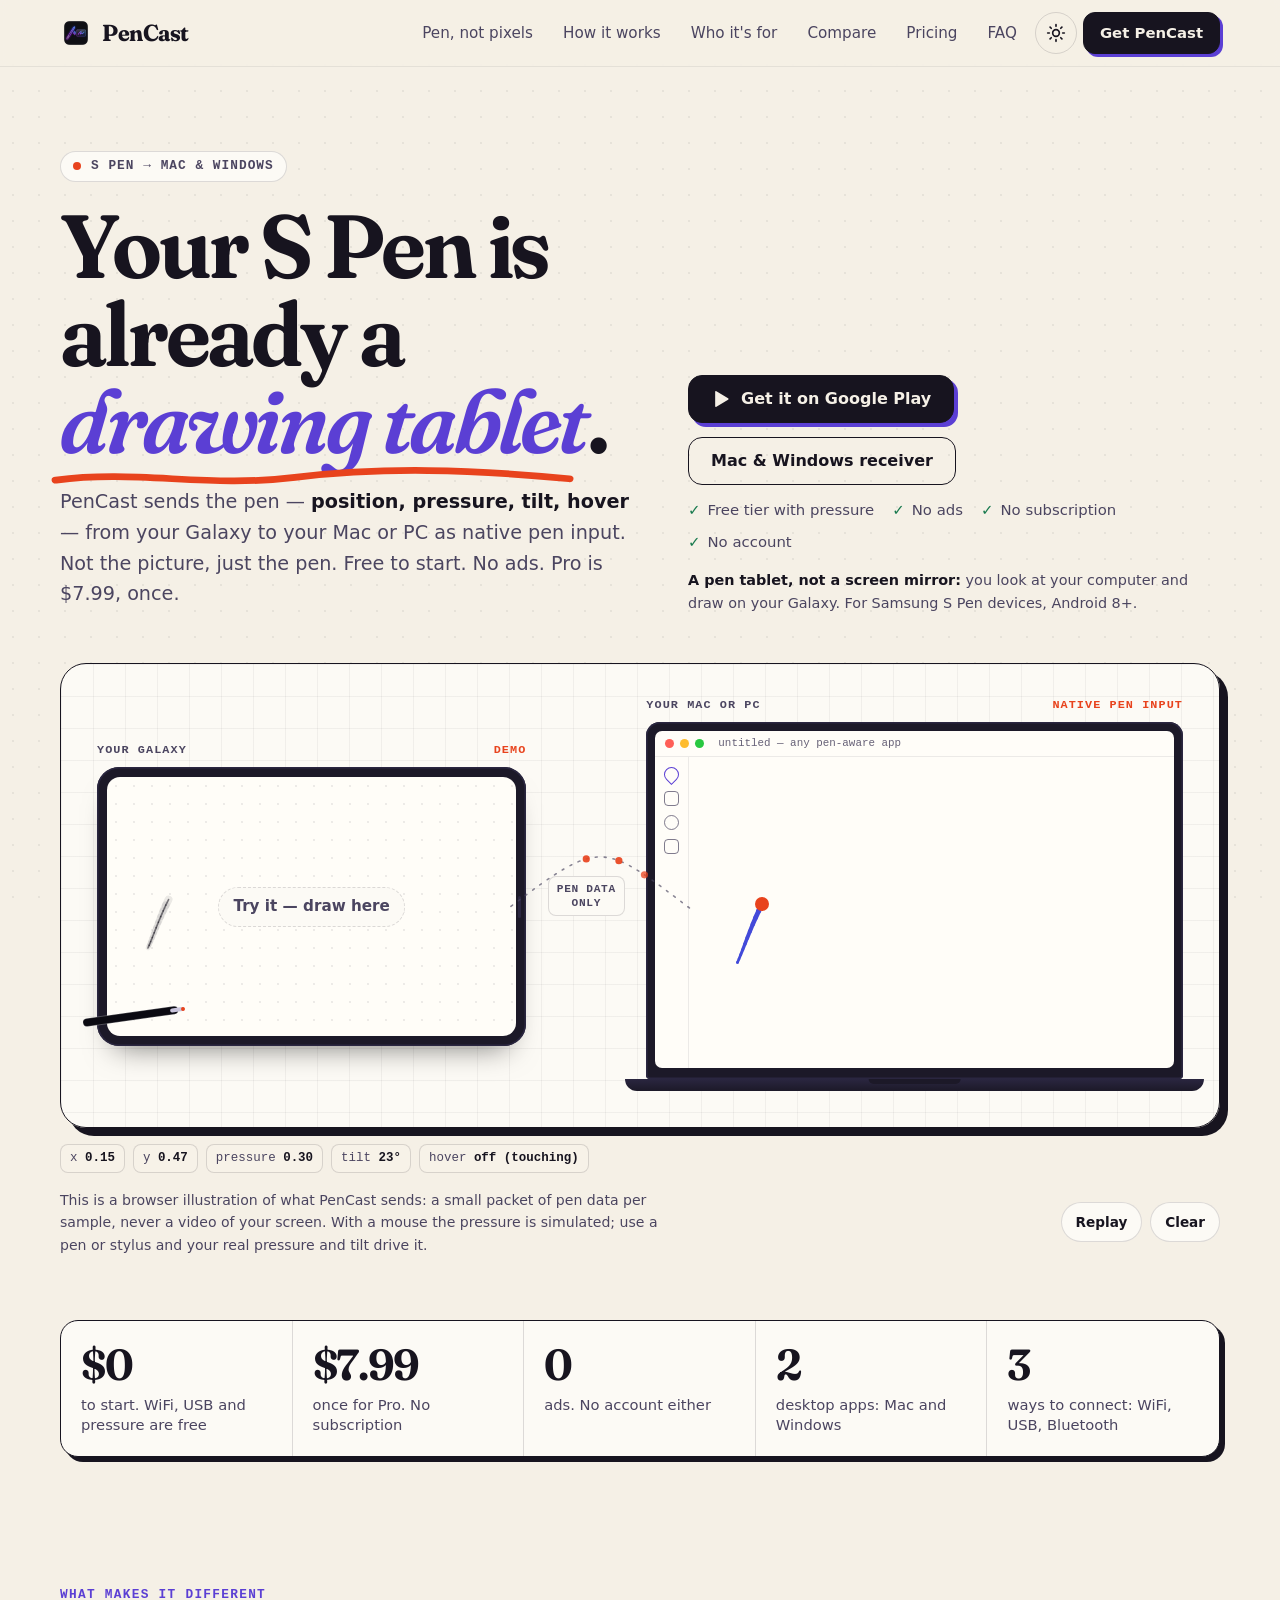
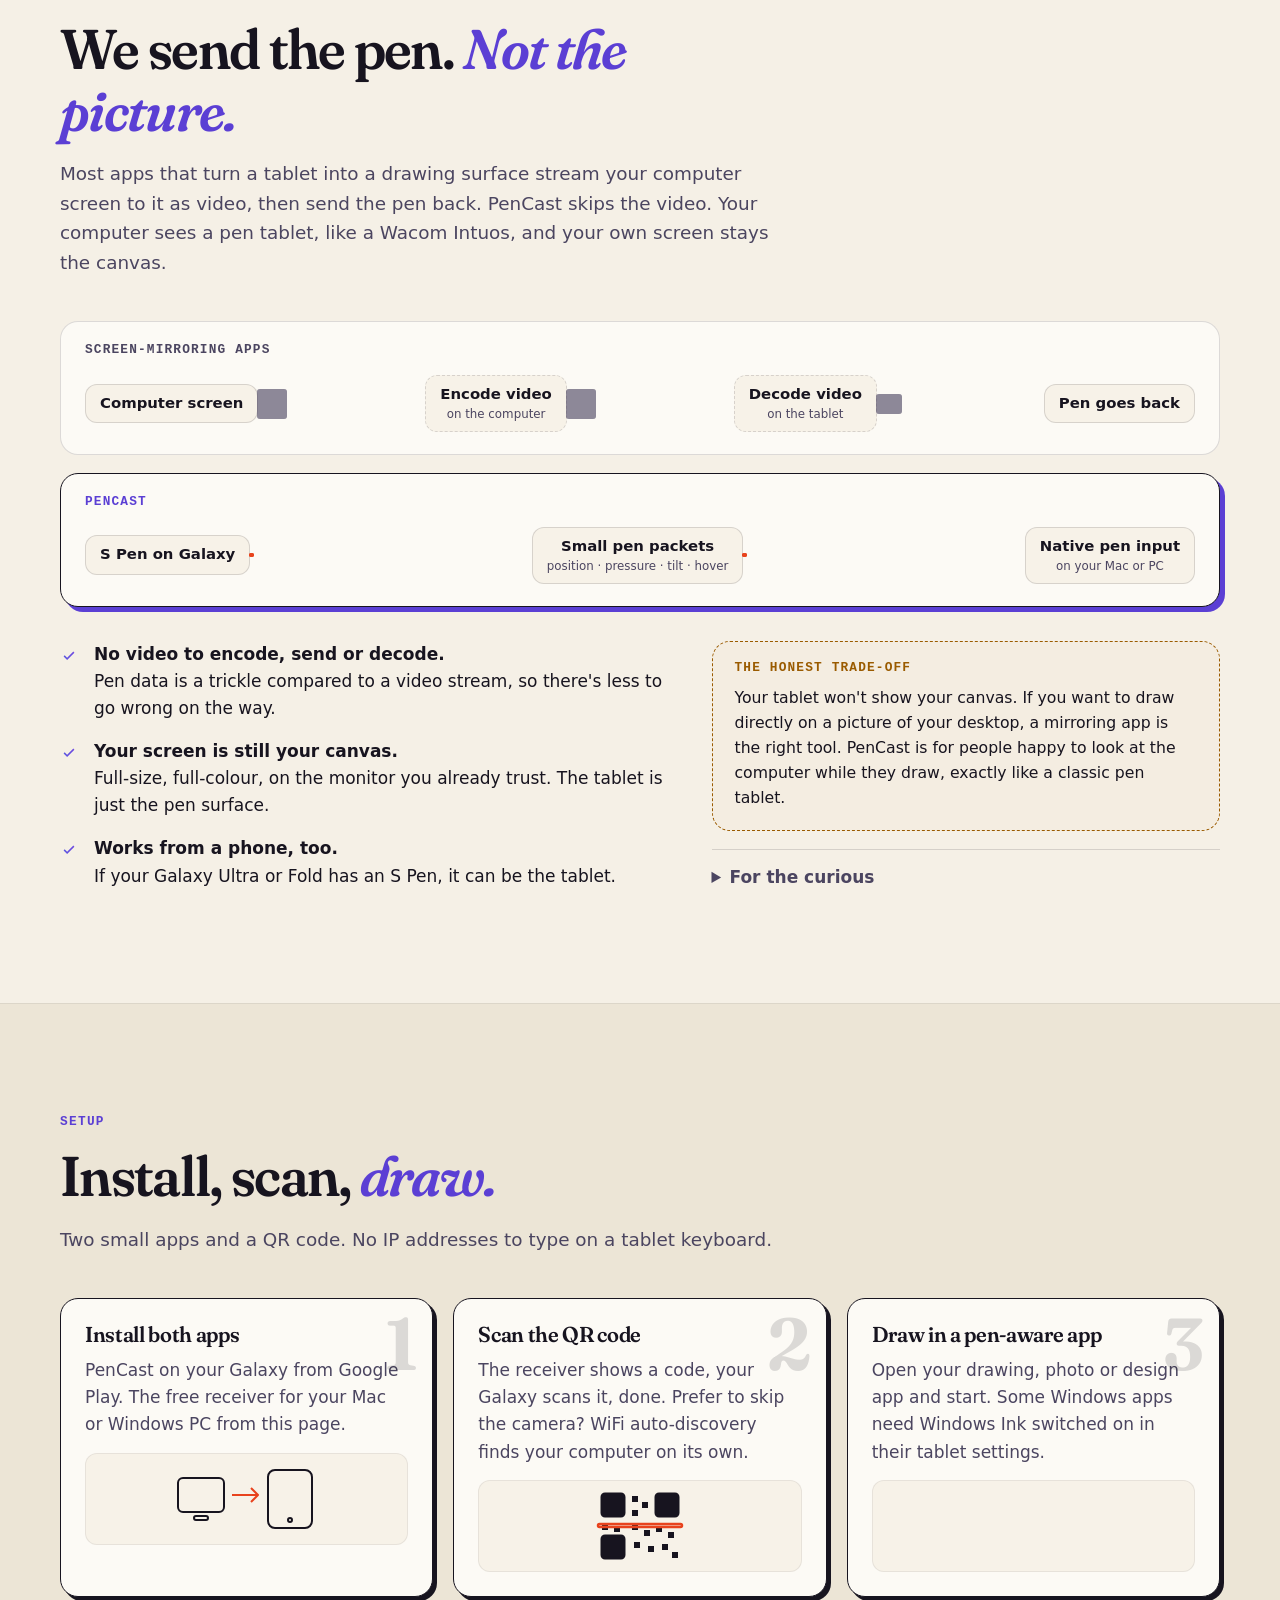
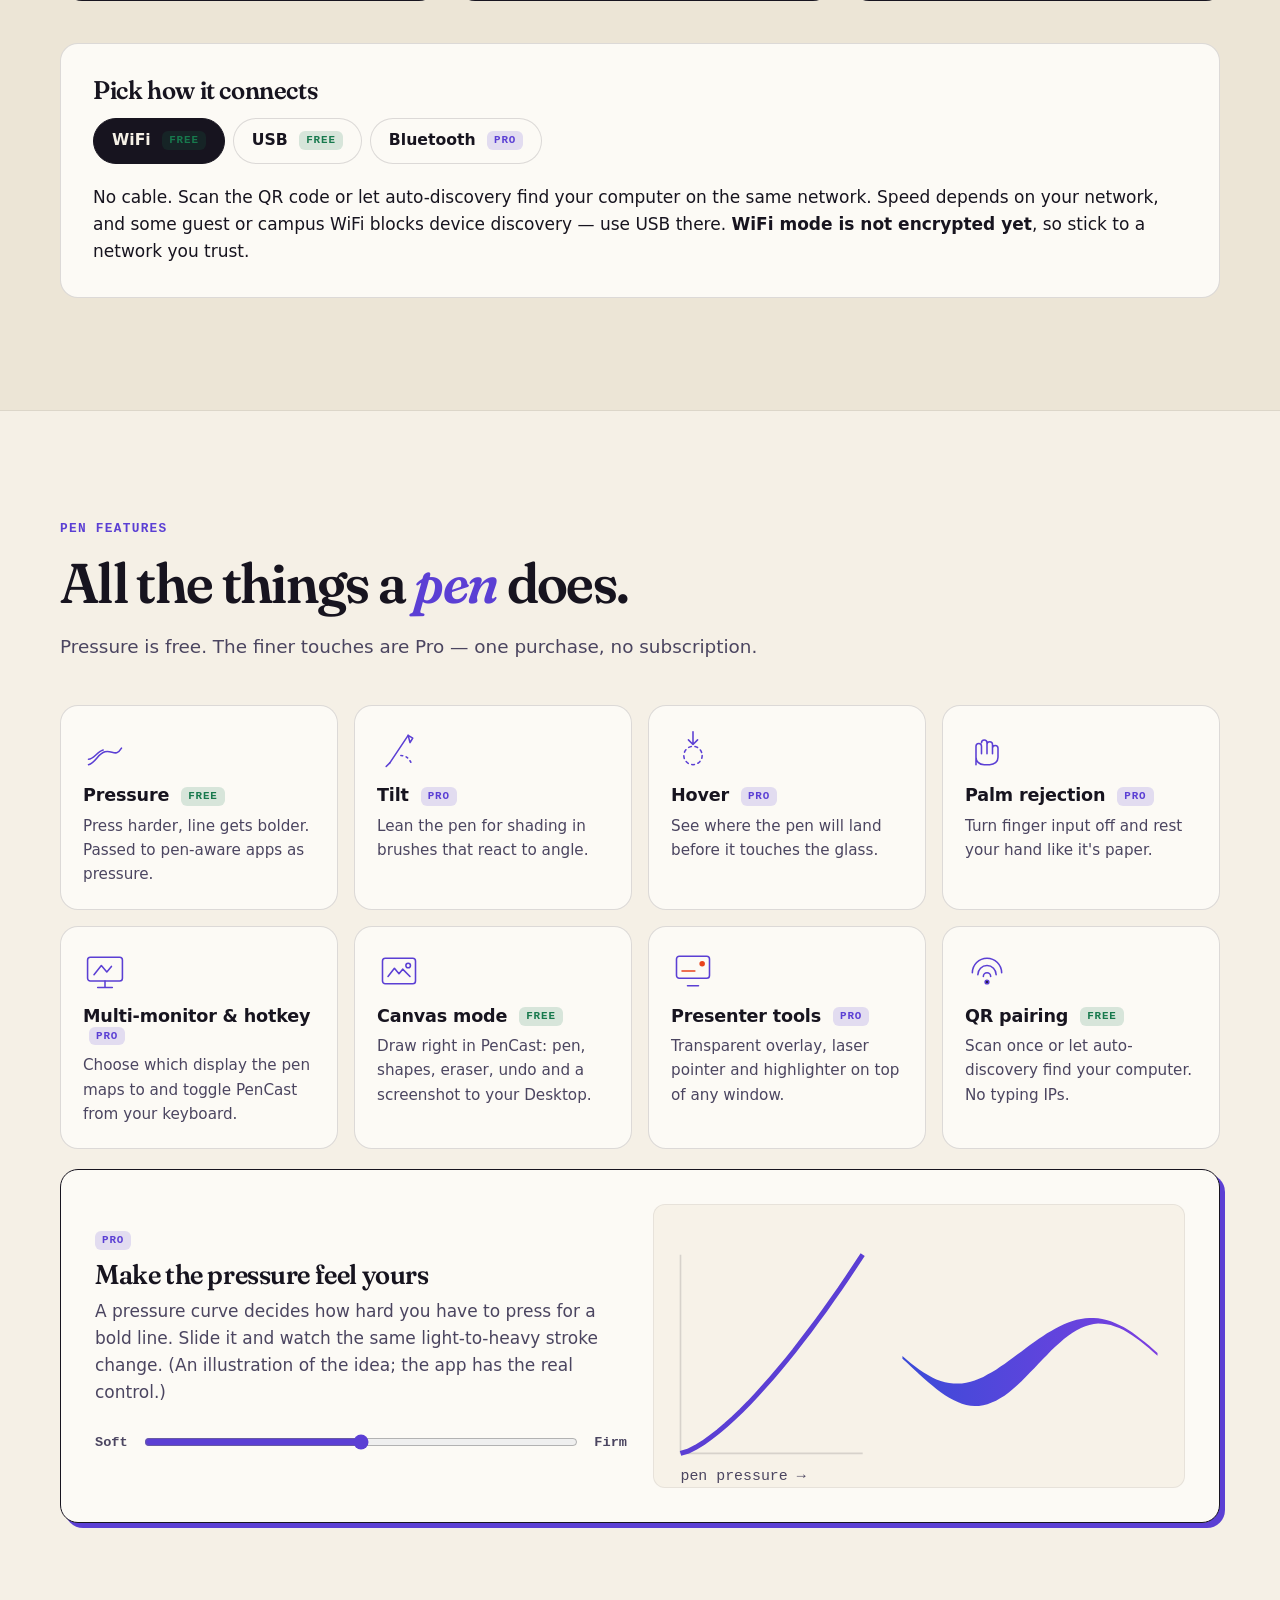
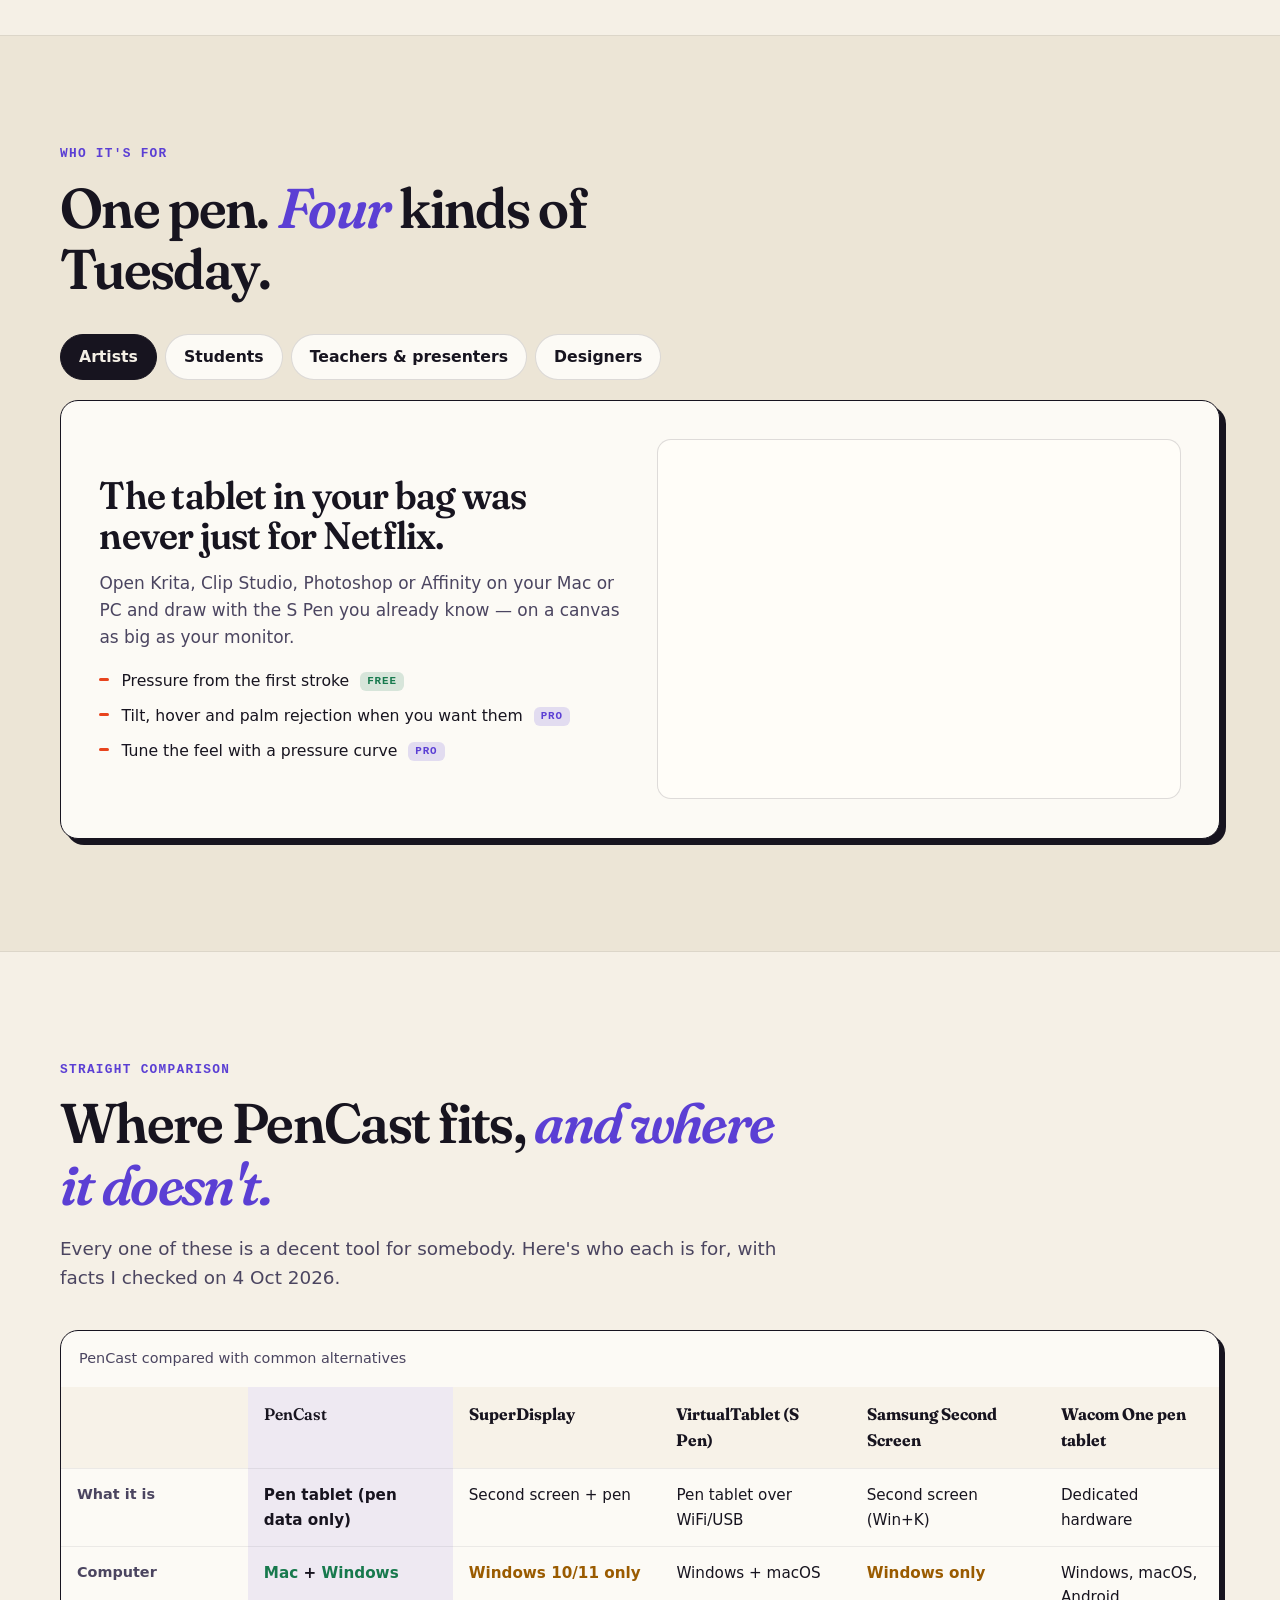
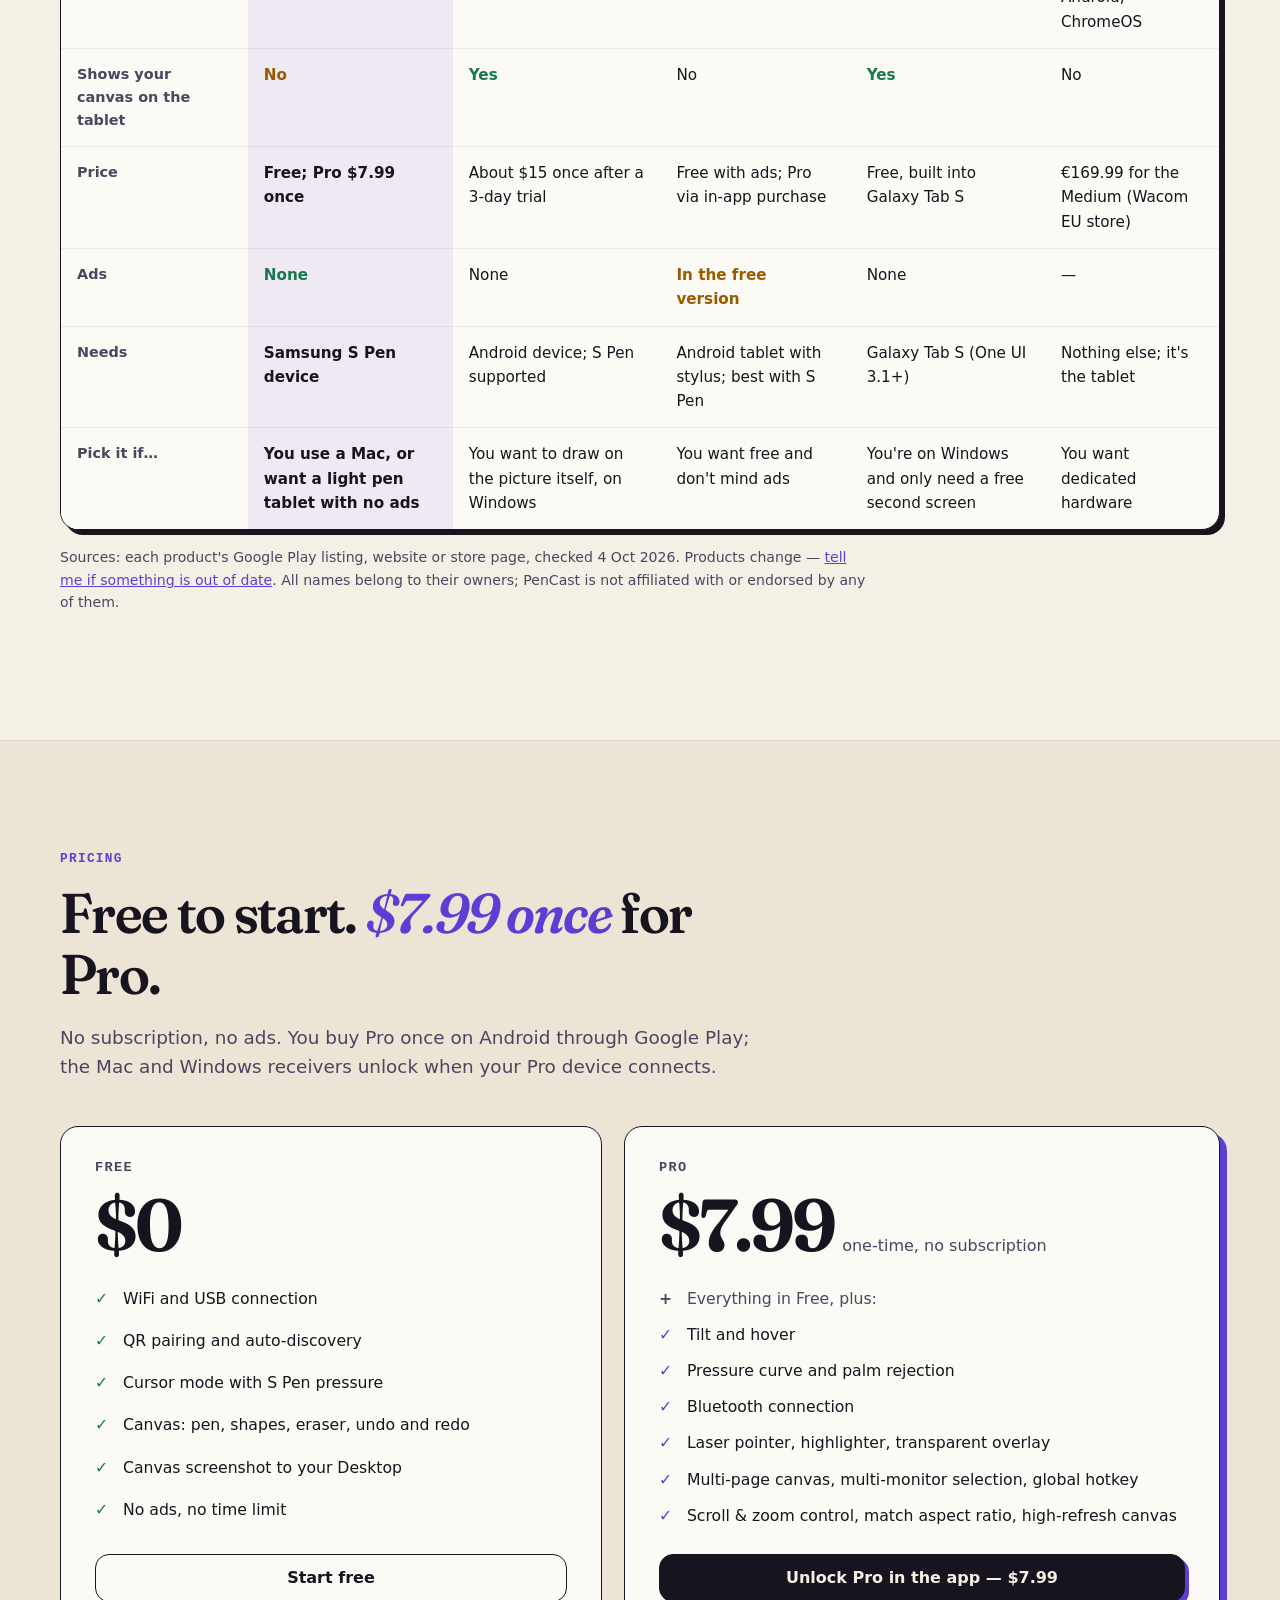
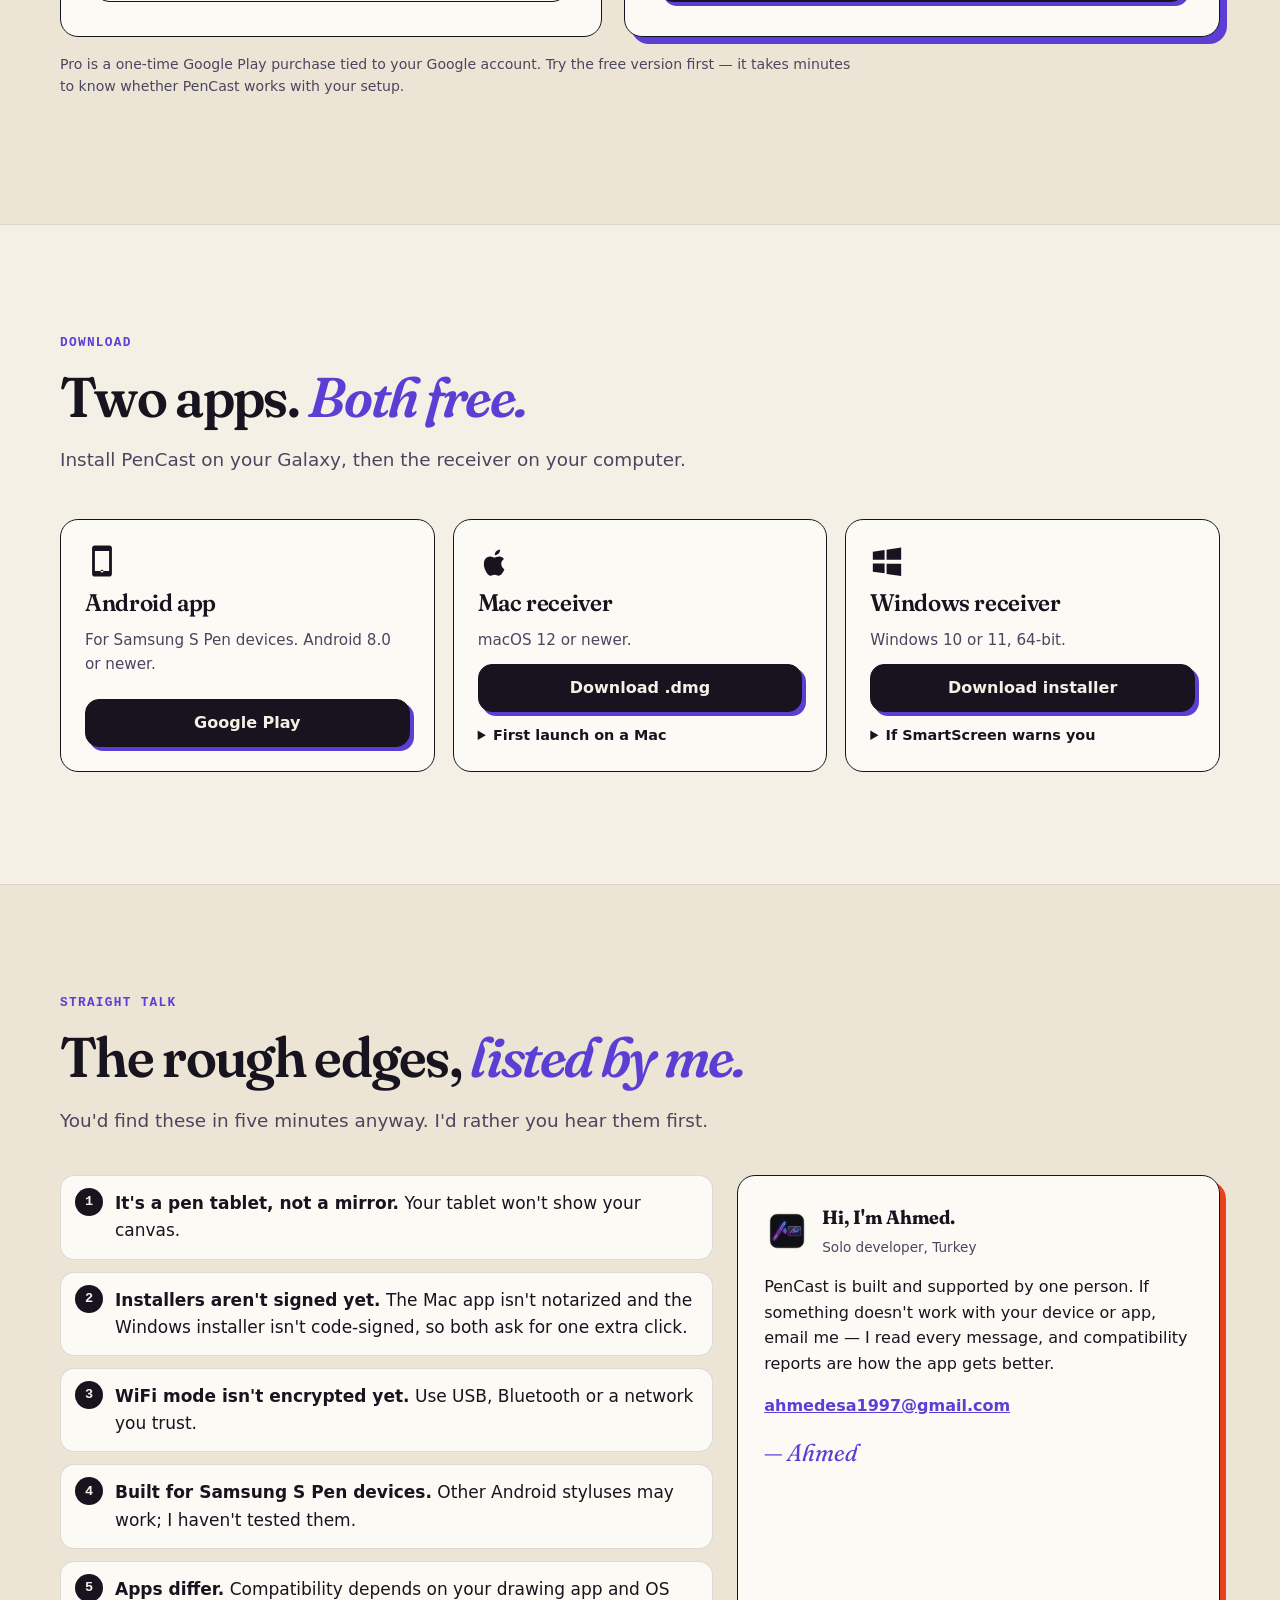
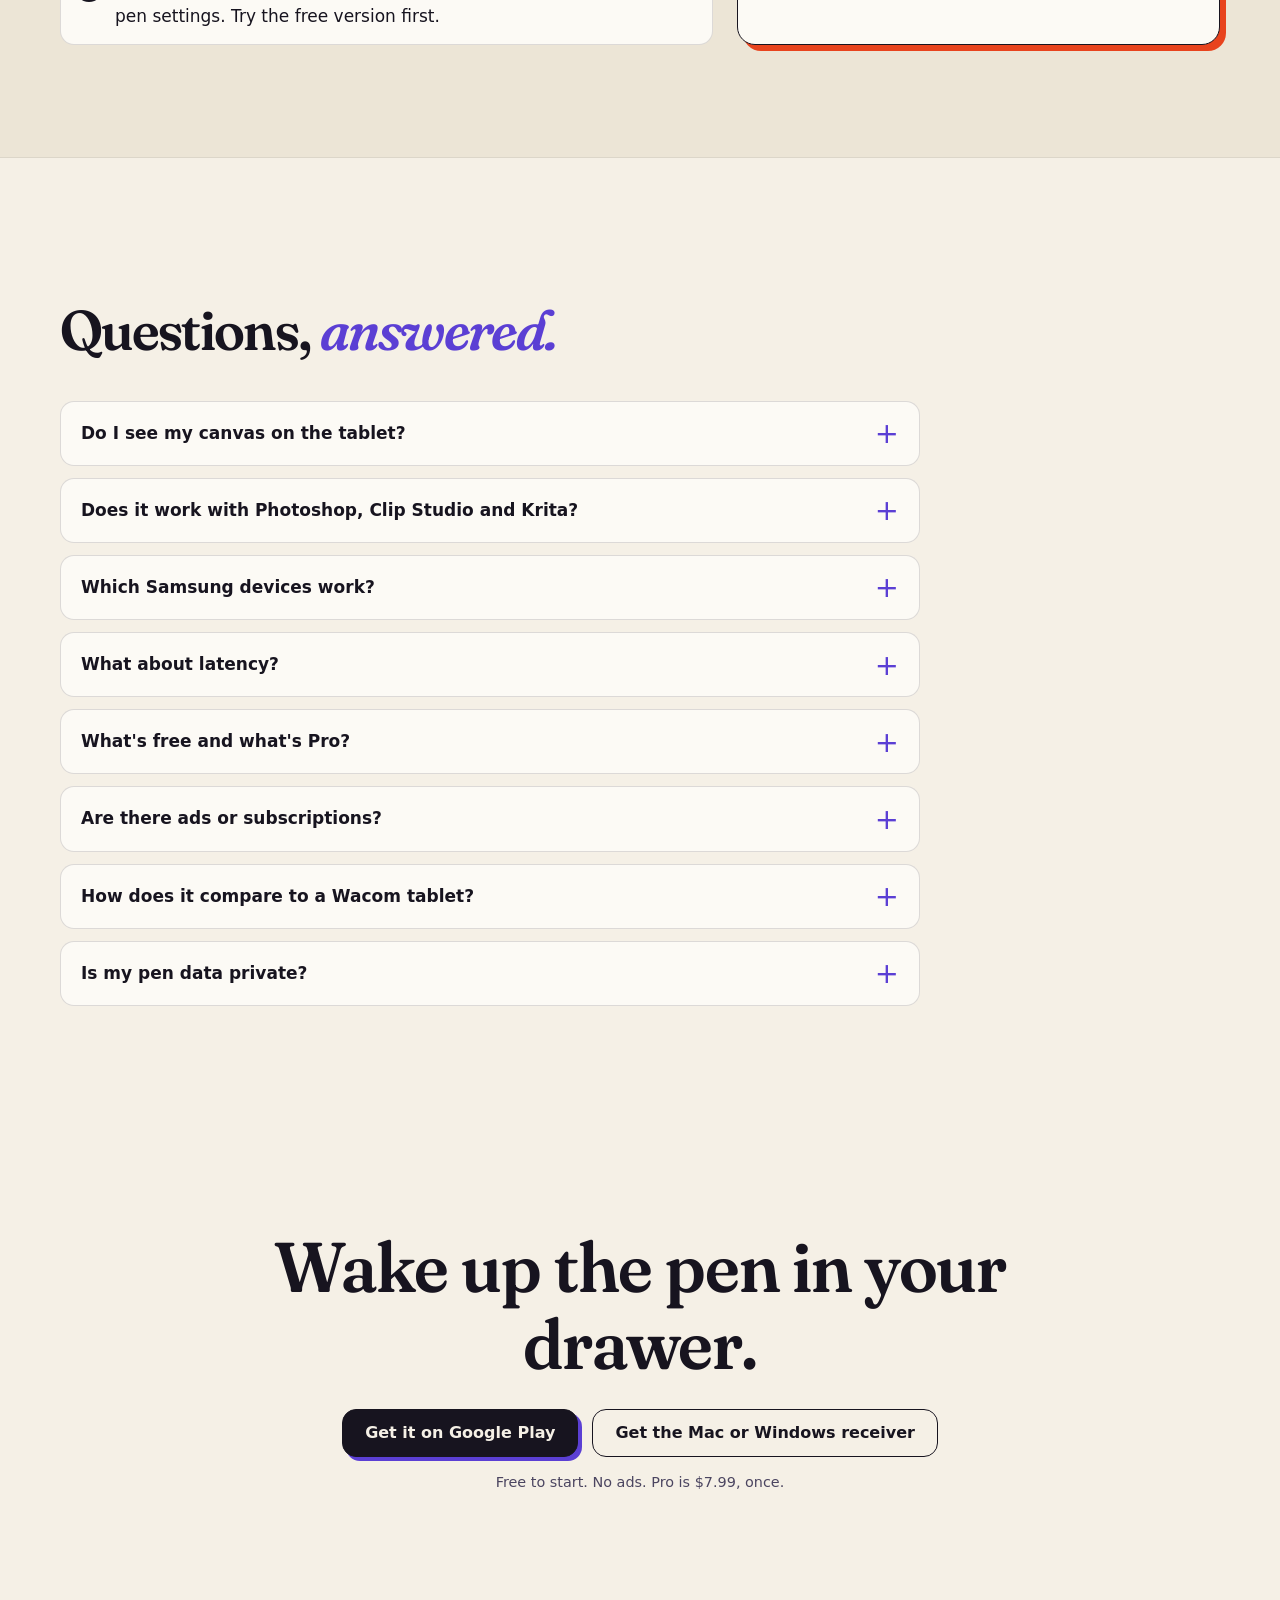
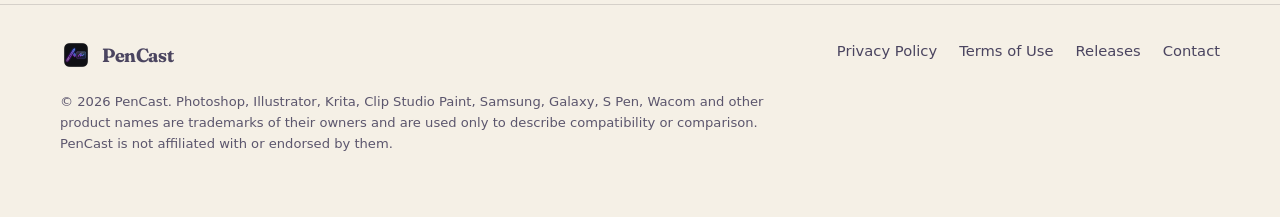
==== commit 0fc23e06: "Preview: redesigned landing page (ink & paper, interactive pen->computer hero, factual comparison)" ====
--- a/index.html
+++ b/index.html
@@ -1,36 +1,43 @@
 <!DOCTYPE html>
-<html lang="en">
+<html lang="en" class="no-js">
 
 <head>
   <meta charset="UTF-8">
   <meta name="viewport" content="width=device-width, initial-scale=1.0">
   <meta name="google-site-verification" content="Tv5Al7BpIxvyG0jwSjHfa2HLJM-hwKjzmpsP_TnV1W8" />
   <title>PenCast — S Pen Drawing Tablet for Mac &amp; Windows</title>
-  <meta name="description" content="Use your Samsung S Pen as a pen tablet for Mac and Windows. Pressure, tilt and hover over WiFi, USB or Bluetooth. Free to start; Pro is $7.99 one-time." />
+  <meta name="description" content="Use your Samsung S Pen as a pen tablet for Mac and Windows. Pressure, tilt and hover over WiFi, USB or Bluetooth. Free to start; Pro is $7.99 one-time. No ads." />
   <meta name="robots" content="index, follow, max-image-preview:large">
-  <meta name="theme-color" content="#0a0216" />
+  <meta name="theme-color" content="#f5f0e6" media="(prefers-color-scheme: light)" />
+  <meta name="theme-color" content="#0f0d16" media="(prefers-color-scheme: dark)" />
   <link rel="canonical" href="https://pencastapp.com/" />
 
   <meta property="og:type" content="website" />
   <meta property="og:site_name" content="PenCast" />
   <meta property="og:locale" content="en_US" />
   <meta property="og:url" content="https://pencastapp.com/" />
-  <meta property="og:title" content="PenCast — S Pen Drawing Tablet for Mac &amp; Windows" />
-  <meta property="og:description" content="Use your Samsung S Pen as a pen tablet for Mac and Windows. Pressure, tilt and hover over WiFi, USB or Bluetooth. Free to start, Pro is a one-time purchase." />
-  <meta property="og:image" content="https://pencastapp.com/images/hero_monitor_tablet.png" />
-  <meta property="og:image:width" content="1280" />
-  <meta property="og:image:height" content="612" />
-  <meta property="og:image:alt" content="Illustration of an S Pen tablet connected to a desktop monitor" />
+  <meta property="og:title" content="PenCast — Your S Pen is already a drawing tablet" />
+  <meta property="og:description" content="Use your Samsung S Pen as a pen tablet for Mac and Windows. Pressure, tilt and hover. Free to start, Pro is a one-time purchase. No ads." />
+  <meta property="og:image" content="https://pencastapp.com/images/og-image.png" />
+  <meta property="og:image:width" content="1200" />
+  <meta property="og:image:height" content="630" />
+  <meta property="og:image:alt" content="A stroke drawn with an S Pen on a tablet arriving on a laptop screen" />
 
   <meta name="twitter:card" content="summary_large_image" />
   <meta name="twitter:url" content="https://pencastapp.com/" />
-  <meta name="twitter:title" content="PenCast — S Pen Drawing Tablet for Mac &amp; Windows" />
-  <meta name="twitter:description" content="Use your Samsung S Pen as a pen tablet for Mac and Windows. Free to start, Pro is a $7.99 one-time purchase." />
-  <meta name="twitter:image" content="https://pencastapp.com/images/hero_monitor_tablet.png" />
-  <meta name="twitter:image:alt" content="Illustration of an S Pen tablet connected to a desktop monitor" />
-
-  <link rel="icon" type="image/png" href="images/app_logo.png" />
-  <link rel="apple-touch-icon" href="images/app_logo.png" />
+  <meta name="twitter:title" content="PenCast — Your S Pen is already a drawing tablet" />
+  <meta name="twitter:description" content="S Pen pen tablet for Mac and Windows. Free to start, $7.99 one-time Pro, no ads." />
+  <meta name="twitter:image" content="https://pencastapp.com/images/og-image.png" />
+  <meta name="twitter:image:alt" content="A stroke drawn with an S Pen on a tablet arriving on a laptop screen" />
+
+  <link rel="icon" type="image/png" sizes="32x32" href="images/favicon-32.png" />
+  <link rel="apple-touch-icon" href="images/app_logo_192.png" />
+  <link rel="preload" href="assets/fonts/fraunces.woff2" as="font" type="font/woff2" crossorigin />
+  <link rel="stylesheet" href="assets/style.css" />
+  <script>
+    /* theme before paint (no flash); JS flag */
+    (function(){var d=document.documentElement;d.className=d.className.replace('no-js','js');try{var t=localStorage.getItem('pc-theme');var m=/[?&]theme=(light|dark)/.exec(location.search);if(m)t=m[1];if(t==='light'||t==='dark')d.setAttribute('data-theme',t);}catch(e){}})();
+  </script>
 
   <script type="application/ld+json">
     {
@@ -50,7 +57,7 @@
           "alternateName": "PenCast – S Pen Drawing Tablet",
           "operatingSystem": "Android 8.0+ (sender app); macOS and Windows 10/11 (receiver)",
           "applicationCategory": "DesignApplication",
-          "description": "Android app that streams S Pen pressure, tilt and hover to a free PenCast receiver on Mac and Windows over WiFi, USB or Bluetooth, so the S Pen works as a pen tablet. Free to start; Pro is a one-time in-app purchase.",
+          "description": "Android app that sends S Pen pressure, tilt and hover to a free PenCast receiver on Mac and Windows over WiFi, USB or Bluetooth, so the S Pen works as a pen tablet. Free to start; Pro is a one-time in-app purchase. No ads.",
           "image": "https://pencastapp.com/images/app_logo.png",
           "offers": {
             "@type": "Offer",
@@ -66,1733 +73,476 @@
         {
           "@type": "FAQPage",
           "mainEntity": [
+            { "@type": "Question", "name": "Do I see my canvas on the tablet?", "acceptedAnswer": { "@type": "Answer", "text": "No. PenCast is a pen tablet, not a screen mirror: you look at your computer and draw on your Galaxy. It sends pen data (position, pressure, tilt, hover), not a video of your screen. If you want the picture on the tablet, a mirroring app is the right tool." } },
             { "@type": "Question", "name": "Does PenCast work with Photoshop and Clip Studio?", "acceptedAnswer": { "@type": "Answer", "text": "PenCast sends your S Pen as native pen input (tablet events on macOS, pen input on Windows), so pen-aware apps such as Photoshop, Clip Studio Paint and Krita can read pressure. Compatibility varies by app and OS settings. Try the free version first." } },
-            { "@type": "Question", "name": "Which Samsung devices work?", "acceptedAnswer": { "@type": "Answer", "text": "PenCast is built for Samsung Galaxy devices with a built-in S Pen: Galaxy Tab S series, Galaxy S Ultra series, Galaxy Note series and Galaxy Z Fold series. It needs Android 8.0 or newer." } },
-            { "@type": "Question", "name": "What is the latency?", "acceptedAnswer": { "@type": "Answer", "text": "PenCast sends raw pen data instead of streaming video, so it is low latency. USB is the lowest-latency mode, WiFi depends on your network. The app shows a live round-trip time so you can check your own setup." } },
+            { "@type": "Question", "name": "Which Samsung devices work?", "acceptedAnswer": { "@type": "Answer", "text": "PenCast is built for Samsung Galaxy devices with a built-in S Pen: Galaxy Tab S series, Galaxy S Ultra series, Galaxy Note series and Galaxy Z Fold series. It needs Android 8.0 or newer. Other Android stylus devices may work but are untested." } },
+            { "@type": "Question", "name": "What is the latency?", "acceptedAnswer": { "@type": "Answer", "text": "PenCast sends small pen packets instead of streaming video. USB is the most consistent mode, WiFi depends on your network. The app shows a live round-trip time so you can check your own setup." } },
             { "@type": "Question", "name": "Which features are free and which are Pro?", "acceptedAnswer": { "@type": "Answer", "text": "Free: WiFi and USB connection, QR pairing, cursor mode, pressure, and a drawing canvas with shapes, undo and screenshot. Pro ($7.99 one-time, no subscription) adds Bluetooth, hover, tilt, pressure curve, palm rejection, laser pointer, highlighter, transparent overlay, multi-page canvas, multi-monitor selection and a global hotkey." } },
             { "@type": "Question", "name": "Does PenCast have ads or subscriptions?", "acceptedAnswer": { "@type": "Answer", "text": "No ads and no subscription. Pro is a single one-time purchase through Google Play. The app uses Firebase for crash reports and basic analytics; see the privacy policy." } },
-            { "@type": "Question", "name": "How does PenCast compare to a Wacom tablet?", "acceptedAnswer": { "@type": "Answer", "text": "PenCast turns a device you already own into a pen tablet, which can save you the cost of dedicated hardware. A dedicated tablet will still have its own driver support and wired latency, so expect some differences, especially over WiFi." } },
-            { "@type": "Question", "name": "How does the connection work?", "acceptedAnswer": { "@type": "Answer", "text": "WiFi with automatic discovery or QR code pairing, USB through an ADB tunnel (requires USB debugging) for the lowest latency, and Bluetooth LE (Pro) for use without WiFi." } }
+            { "@type": "Question", "name": "How does PenCast compare to a Wacom tablet?", "acceptedAnswer": { "@type": "Answer", "text": "PenCast turns a device you already own into a pen tablet, which can save you the cost of dedicated hardware. A dedicated tablet will still have its own driver support and wired connection, so expect some differences, especially over WiFi." } },
+            { "@type": "Question", "name": "How does the connection work?", "acceptedAnswer": { "@type": "Answer", "text": "WiFi with automatic discovery or QR code pairing, USB through an ADB tunnel (requires USB debugging), and Bluetooth LE (Pro) for use without WiFi. WiFi mode is not encrypted yet, so use a network you trust or choose USB or Bluetooth." } }
           ]
         }
       ]
     }
   </script>
-
-  <style>
-    :root {
-      --bg-color: #0f0518;
-      --text-main: #ffffff;
-      --text-muted: #a098b6;
-
-      /* Neon Glow Colors */
-      --neon-purple: #b05cf8;
-      --neon-blue: #4f8bf9;
-      --neon-cyan: #22d3ee;
-      --neon-purple-light: #d872ff;
-      --neon-gold: #fbbf24;
-    }
-
-    * {
-      box-sizing: border-box;
-      margin: 0;
-      padding: 0;
-      font-family: -apple-system, BlinkMacSystemFont, "Segoe UI", Roboto, Helvetica, Arial, sans-serif;
-      scroll-behavior: smooth;
-    }
-
-    body {
-      background: #0a0216;
-      color: var(--text-main);
-      min-height: 100vh;
-      padding: 20px 20px 40px 20px;
-      display: flex;
-      justify-content: center;
-      align-items: flex-start;
-    }
-
-    /* --- Background Neural Mesh Effects --- */
-    .bg-effects {
-      position: fixed;
-      inset: 0;
-      pointer-events: none;
-      z-index: 0;
-      overflow: hidden;
-      background: radial-gradient(circle at 50% 0%, #2a1050 0%, #0a0216 80%);
-    }
-
-    .mesh-container {
-      position: absolute;
-      bottom: -20%;
-      width: 200%;
-      height: 100%;
-      left: -50%;
-      transform: perspective(600px) rotateX(60deg);
-      mask-image: linear-gradient(to top, black 20%, transparent 90%);
-      -webkit-mask-image: linear-gradient(to top, black 20%, transparent 90%);
-    }
-
-    .neural-mesh {
-      width: 100%;
-      height: 100%;
-      background-image: url("data:image/svg+xml,%3Csvg width='60' height='60' viewBox='0 0 60 60' xmlns='http://www.w3.org/2000/svg'%3E%3Cg fill='none' stroke='%236a43ff' stroke-width='0.5'%3E%3Cpath d='M30 0 L60 30 L30 60 L0 30 Z'/%3E%3Ccircle cx='30' cy='30' r='1.5' fill='%23b53cff'/%3E%3C/g%3E%3C/svg%3E");
-      background-size: 80px 80px;
-      animation: moveMesh 60s linear infinite;
-      opacity: 0.6;
-      position: relative;
-    }
-
-    .neural-mesh::after {
-      content: '';
-      position: absolute;
-      top: 0; left: 0;
-      width: 100%; height: 100%;
-      background: linear-gradient(90deg, transparent, rgba(106, 67, 255, 0.1), transparent);
-      background-size: 200% 100%;
-      animation: waveGlow 10s ease-in-out infinite;
-    }
-
-    @keyframes moveMesh {
-      from { background-position: 0 0; }
-      to   { background-position: 0 1000px; }
-    }
-
-    @keyframes waveGlow {
-      0%, 100% { transform: translateX(-100%); }
-      50%       { transform: translateX(100%); }
-    }
-
-    .container {
-      max-width: 1200px;
-      width: 100%;
-      display: flex;
-      flex-direction: column;
-      gap: 40px;
-      position: relative;
-      z-index: 1;
-    }
-
-    /* --- Main Navigation Bar --- */
-    .main-nav {
-      display: flex;
-      justify-content: space-between;
-      align-items: center;
-      padding: 15px 30px;
-      background: rgba(255, 255, 255, 0.02);
-      border: 1px solid rgba(255, 255, 255, 0.05);
-      border-radius: 100px;
-      backdrop-filter: blur(10px);
-      margin-bottom: 20px;
-      position: sticky;
-      top: 20px;
-      z-index: 100;
-    }
-
-    .nav-brand {
-      display: flex;
-      align-items: center;
-      gap: 10px;
-      font-size: 1.4rem;
-      font-weight: 800;
-      color: #ffffff;
-      letter-spacing: -0.02em;
-    }
-
-    .brand-icon {
-      width: 24px;
-      height: 24px;
-    }
-
-    .nav-links {
-      display: flex;
-      list-style: none;
-      gap: 35px;
-    }
-
-    .nav-links a {
-      text-decoration: none;
-      color: var(--text-muted);
-      font-size: 0.95rem;
-      font-weight: 500;
-      transition: color 0.2s ease;
-    }
-
-    .nav-links a:hover {
-      color: var(--text-main);
-    }
-
-    .btn-nav {
-      background: rgba(176, 92, 248, 0.2);
-      color: white;
-      border: 1px solid rgba(176, 92, 248, 0.5);
-      padding: 10px 24px;
-      border-radius: 30px;
-      font-weight: 600;
-      font-size: 0.9rem;
-      cursor: pointer;
-      transition: all 0.2s ease;
-      text-decoration: none;
-    }
-
-    .btn-nav:hover {
-      background: rgba(176, 92, 248, 0.4);
-      border-color: rgba(176, 92, 248, 0.8);
-      box-shadow: 0 0 15px rgba(176, 92, 248, 0.3);
-    }
-
-    /* --- Hero Section --- */
-    .hero {
-      display: flex;
-      justify-content: space-between;
-      align-items: center;
-      padding-bottom: 20px;
-    }
-
-    .hero h1 {
-      font-size: 3rem;
-      line-height: 1.2;
-      margin-bottom: 12px;
-      font-weight: 700;
-    }
-
-    .hero p {
-      color: var(--text-muted);
-      font-size: 1.1rem;
-      line-height: 1.5;
-    }
-
-    .hero-images {
-      width: 50%;
-      height: 200px;
-      display: flex;
-      justify-content: flex-end;
-    }
-
-    /* --- Software Bar --- */
-    .software-bar {
-      display: flex;
-      justify-content: space-between;
-      align-items: center;
-      background: rgba(255, 255, 255, 0.04);
-      border: 1px solid rgba(255, 255, 255, 0.08);
-      border-radius: 12px;
-      padding: 16px 35px;
-      backdrop-filter: blur(15px);
-    }
-
-    .software-item {
-      display: flex;
-      align-items: center;
-      gap: 10px;
-    }
-
-    .software-item span {
-      font-weight: 500;
-      color: #e2dcf2;
-      font-size: 1.05rem;
-      letter-spacing: 0.02em;
-    }
-
-    .app-icon {
-      width: 24px;
-      height: 24px;
-      display: block;
-    }
-
-    .figma-icon {
-      width: 16px;
-      height: 24px;
-    }
-
-    .csp-text {
-      display: flex;
-      flex-direction: column;
-      justify-content: center;
-      line-height: 1;
-    }
-
-    .csp-small {
-      font-size: 0.55rem !important;
-      letter-spacing: 0.05em;
-      opacity: 0.8;
-      margin-bottom: 2px;
-    }
-
-    .csp-large {
-      font-size: 1rem !important;
-      font-weight: 400 !important;
-    }
-
-    .blender-text {
-      font-weight: 600 !important;
-      letter-spacing: -0.02em;
-    }
-
-    /* --- Section Headers --- */
-    .section-header {
-      text-align: center;
-      margin-bottom: 40px;
-    }
-
-    .section-header h2 {
-      font-size: 2.5rem;
-      margin-bottom: 10px;
-      font-weight: 700;
-    }
-
-    .section-header p {
-      color: var(--text-muted);
-      font-size: 1.1rem;
-      line-height: 1.5;
-      max-width: 600px;
-      margin: 0 auto;
-    }
-
-    /* --- REDESIGNED: 3 Vertical, 1 Horizontal Bento Box Grid --- */
-    .pro-features-section {
-      margin-top: 60px;
-      scroll-margin-top: 100px;
-    }
-
-    .pro-features-grid {
-      display: grid;
-      grid-template-columns: repeat(3, 1fr);
-      gap: 25px;
-    }
-
-    .feature-bento-card {
-      background: rgba(15, 5, 24, 0.4);
-      border: 1px solid rgba(255, 255, 255, 0.05);
-      border-radius: 24px;
-      padding: 30px;
-      backdrop-filter: blur(12px);
-      transition: transform 0.2s ease, border-color 0.2s ease;
-      display: flex;
-      flex-direction: column;
-      gap: 20px;
-    }
-
-    .feature-bento-card:hover {
-      transform: translateY(-3px);
-      border-color: rgba(255, 255, 255, 0.15);
-    }
-
-    .bento-vertical {
-      grid-column: span 1;
-    }
-
-    .bento-wide {
-      grid-column: span 3;
-      flex-direction: row;
-      align-items: center;
-    }
-
-    .bento-wide .bento-content,
-    .bento-wide .bento-image {
-      flex: 1;
-    }
-
-    .bento-image {
-      border-radius: 16px;
-      overflow: hidden;
-      flex-grow: 1;
-      width: 100%;
-      position: relative;
-    }
-
-    .bento-image img {
-      display: block;
-      width: 100%;
-      height: 100%;
-      position: absolute;
-      inset: 0;
-    }
-
-    .bento-vertical .bento-image {
-      min-height: 340px;
-      height: 340px;
-      background: #111827;
-    }
-
-    .bento-wide .bento-image {
-      min-height: 260px;
-      height: 260px;
-      background: #111827;
-    }
-
-    .bento-content h3 {
-      font-size: 0.95rem;
-      text-transform: uppercase;
-      letter-spacing: 0.05em;
-      margin-bottom: 8px;
-      font-weight: 800;
-    }
-
-    .bento-content h4 {
-      font-size: 1.5rem;
-      color: #ffffff;
-      margin-bottom: 12px;
-      font-weight: 600;
-      line-height: 1.3;
-    }
-
-    .bento-content p {
-      color: var(--text-muted);
-      font-size: 1rem;
-      line-height: 1.6;
-    }
-
-    .feat-purple h3 { color: var(--neon-purple-light); }
-    .feat-blue h3 { color: var(--neon-blue); }
-    .feat-cyan h3 { color: var(--neon-cyan); }
-    .feat-gold h3 { color: var(--neon-gold); }
-
-    /* --- Who Is It For Section --- */
-    .who-is-it-for {
-      margin-top: 60px;
-      scroll-margin-top: 100px;
-    }
-
-    .superpowers-grid {
-      display: grid;
-      grid-template-columns: 1fr 1fr;
-      gap: 30px;
-    }
-
-    .superpower-col {
-      background: rgba(15, 5, 24, 0.4);
-      border-radius: 24px;
-      padding: 40px;
-      backdrop-filter: blur(12px);
-      border: 1px solid rgba(255, 255, 255, 0.05);
-      display: flex;
-      flex-direction: column;
-      gap: 30px;
-    }
-
-    .artist-col {
-      border-top: 3px solid var(--neon-blue);
-      box-shadow: inset 0 20px 30px -20px rgba(79, 139, 249, 0.15);
-    }
-
-    .educator-col {
-      border-top: 3px solid var(--neon-purple);
-      box-shadow: inset 0 20px 30px -20px rgba(176, 92, 248, 0.15);
-    }
-
-    .col-header h3 {
-      font-size: 1.8rem;
-      font-weight: 700;
-      margin-bottom: 10px;
-    }
-
-    .artist-col .col-header h3 { color: var(--neon-blue); }
-    .educator-col .col-header h3 { color: var(--neon-purple-light); }
-
-    .feature-block h4 {
-      font-size: 1.3rem;
-      margin-bottom: 10px;
-      color: #ffffff;
-    }
-
-    .feature-block p {
-      color: var(--text-muted);
-      font-size: 1rem;
-      line-height: 1.6;
-      margin-bottom: 15px;
-    }
-
-    .feature-list {
-      list-style: none;
-      display: flex;
-      flex-direction: column;
-      gap: 10px;
-    }
-
-    .feature-list li {
-      position: relative;
-      padding-left: 24px;
-      color: #e2dcf2;
-      font-size: 0.95rem;
-      line-height: 1.4;
-    }
-
-    .feature-list li::before {
-      content: "✦";
-      position: absolute;
-      left: 0;
-      top: 0;
-      font-size: 1rem;
-    }
-
-    .artist-col .feature-list li::before { color: var(--neon-cyan); }
-    .educator-col .feature-list li::before { color: var(--neon-purple); }
-
-    /* --- How It Works Section --- */
-    .how-it-works {
-      margin-top: 60px;
-      scroll-margin-top: 100px;
-    }
-
-    .steps-grid {
-      display: grid;
-      grid-template-columns: repeat(3, 1fr);
-      gap: 25px;
-    }
-
-    .step-card {
-      background: rgba(15, 5, 24, 0.3);
-      border: 1px solid rgba(255, 255, 255, 0.05);
-      border-radius: 20px;
-      padding: 30px;
-      backdrop-filter: blur(12px);
-      transition: transform 0.2s ease, background 0.2s ease;
-    }
-
-    .step-card:hover {
-      transform: translateY(-5px);
-      background: rgba(255, 255, 255, 0.03);
-      border-color: rgba(255, 255, 255, 0.1);
-    }
-
-    .step-number {
-      font-size: 4rem;
-      font-weight: 800;
-      line-height: 1;
-      margin-bottom: 20px;
-      opacity: 0.9;
-    }
-
-    .text-glow-purple { color: var(--neon-purple); text-shadow: 0 0 20px rgba(176, 92, 248, 0.5); }
-    .text-glow-blue { color: var(--neon-blue); text-shadow: 0 0 20px rgba(79, 139, 249, 0.5); }
-    .text-glow-cyan { color: var(--neon-cyan); text-shadow: 0 0 20px rgba(34, 211, 238, 0.5); }
-
-    .step-card h3 {
-      font-size: 1.4rem;
-      margin-bottom: 10px;
-      color: #ffffff;
-    }
-
-    .step-card p {
-      color: var(--text-muted);
-      font-size: 1rem;
-      line-height: 1.6;
-    }
-
-    /* --- Pricing Section --- */
-    .pricing-section {
-      margin-top: 60px;
-      scroll-margin-top: 100px;
-    }
-
-    .pricing-grid {
-      display: grid;
-      grid-template-columns: 1fr 1fr;
-      gap: 30px;
-      max-width: 900px;
-      margin: 0 auto;
-    }
-
-    .pricing-tier {
-      background: rgba(15, 5, 24, 0.4);
-      border: 1px solid rgba(255, 255, 255, 0.08);
-      border-radius: 24px;
-      padding: 40px;
-      backdrop-filter: blur(12px);
-      display: flex;
-      flex-direction: column;
-      position: relative;
-    }
-
-    .pricing-tier.pro-tier {
-      border-color: rgba(251, 191, 36, 0.5);
-      box-shadow: 0 0 40px rgba(251, 191, 36, 0.1), inset 0 0 20px rgba(251, 191, 36, 0.05);
-    }
-
-    .badge {
-      position: absolute;
-      top: -15px;
-      left: 50%;
-      transform: translateX(-50%);
-      background: var(--neon-gold);
-      color: #000;
-      font-size: 0.8rem;
-      font-weight: 800;
-      padding: 6px 16px;
-      border-radius: 20px;
-      letter-spacing: 0.05em;
-      text-transform: uppercase;
-    }
-
-    .pricing-tier h3 { font-size: 2rem; margin-bottom: 5px; }
-    .pro-tier h3 { color: var(--neon-gold); }
-
-    .price-display {
-      display: flex;
-      align-items: baseline;
-      gap: 8px;
-      margin: 15px 0;
-    }
-
-    .price-amount {
-      font-size: 3.5rem;
-      font-weight: 800;
-      color: white;
-      line-height: 1;
-    }
-
-    .price-interval {
-      color: var(--text-muted);
-      font-size: 1.1rem;
-    }
-
-    .pricing-desc {
-      color: var(--text-muted);
-      font-size: 1.05rem;
-      line-height: 1.5;
-      margin-bottom: 30px;
-    }
-
-    .tier-features {
-      list-style: none;
-      display: flex;
-      flex-direction: column;
-      gap: 15px;
-      flex-grow: 1;
-      margin-bottom: 40px;
-    }
-
-    .tier-features li {
-      display: flex;
-      gap: 12px;
-      align-items: flex-start;
-      color: #e2dcf2;
-      font-size: 1rem;
-      line-height: 1.4;
-    }
-
-    .feat-icon { flex-shrink: 0; display: inline-block; }
-    .feat-icon.included { color: var(--neon-cyan); }
-    .feat-icon.locked { color: #5a5072; font-size: 0.9rem; margin-top: 2px; }
-
-    .btn-primary {
-      width: 100%;
-      background: rgba(255, 255, 255, 0.08);
-      color: white;
-      border: 1px solid rgba(255, 255, 255, 0.2);
-      padding: 14px 0;
-      border-radius: 30px;
-      font-weight: 600;
-      font-size: 1rem;
-      cursor: pointer;
-      transition: all 0.2s ease;
-      margin-top: 10px;
-    }
-
-    .btn-primary:hover {
-      background: rgba(255, 255, 255, 0.15);
-      border-color: rgba(255, 255, 255, 0.4);
-      box-shadow: 0 0 15px rgba(255, 255, 255, 0.1);
-    }
-
-    .btn-gold {
-      background: rgba(251, 191, 36, 0.15);
-      border-color: rgba(251, 191, 36, 0.5);
-      color: var(--neon-gold);
-    }
-
-    .btn-gold:hover {
-      background: rgba(251, 191, 36, 0.25);
-      border-color: var(--neon-gold);
-      box-shadow: 0 0 15px rgba(251, 191, 36, 0.3);
-    }
-
-    /* --- Download Section --- */
-    .download-section {
-      margin-top: 60px;
-      scroll-margin-top: 100px;
-    }
-
-    .download-grid {
-      display: grid;
-      grid-template-columns: repeat(3, 1fr);
-      gap: 20px;
-    }
-
-    .download-card {
-      background: rgba(15, 5, 24, 0.6);
-      border: 1px solid rgba(251, 191, 36, 0.4);
-      border-radius: 24px;
-      padding: 40px 20px 30px;
-      text-align: center;
-      display: flex;
-      flex-direction: column;
-      align-items: center;
-      transition: transform 0.2s ease, box-shadow 0.2s ease;
-      box-shadow: inset 0 0 20px rgba(251, 191, 36, 0.05);
-      backdrop-filter: blur(15px);
-    }
-
-    .download-card:hover {
-      transform: translateY(-5px);
-      box-shadow: inset 0 0 30px rgba(251, 191, 36, 0.1), 0 10px 30px rgba(0, 0, 0, 0.5);
-    }
-
-    .icon-container {
-      width: 90px;
-      height: 90px;
-      background: rgba(255, 255, 255, 0.05);
-      border-radius: 22px;
-      display: flex;
-      align-items: center;
-      justify-content: center;
-      margin-bottom: 25px;
-      border: 1px solid rgba(255, 255, 255, 0.1);
-      box-shadow: 0 10px 20px rgba(0, 0, 0, 0.2), inset 0 2px 5px rgba(255, 255, 255, 0.05);
-    }
-
-    .icon-container svg {
-      width: 45px;
-      height: 45px;
-      fill: #ffffff;
-      opacity: 0.9;
-    }
-
-    .download-card h3 {
-      font-size: 1.4rem;
-      margin-bottom: 5px;
-      color: white;
-      font-weight: 700;
-    }
-
-    .download-card h4 {
-      font-size: 1.15rem;
-      color: #d0c8e2;
-      font-weight: 400;
-      margin-bottom: 15px;
-    }
-
-    .download-card p {
-      color: #8a7fa4;
-      font-size: 0.9rem;
-      line-height: 1.5;
-      margin-bottom: 25px;
-      flex-grow: 1;
-      font-weight: 500;
-    }
-
-    .btn-outline {
-      width: 100%;
-      background: transparent;
-      color: white;
-      border: 1px solid rgba(255, 255, 255, 0.3);
-      padding: 12px 0;
-      border-radius: 30px;
-      font-weight: 600;
-      font-size: 0.95rem;
-      cursor: pointer;
-      transition: all 0.2s ease;
-      display: flex;
-      align-items: center;
-      justify-content: center;
-      gap: 8px;
-    }
-
-    .btn-outline svg {
-      width: 16px;
-      height: 16px;
-      fill: currentColor;
-    }
-
-    .btn-outline:hover {
-      background: rgba(255, 255, 255, 0.1);
-      border-color: rgba(255, 255, 255, 0.6);
-    }
-
-    /* --- FAQ Section --- */
-    .faq-section {
-      margin-top: 60px;
-      scroll-margin-top: 100px;
-    }
-
-    .faq-container {
-      max-width: 800px;
-      margin: 0 auto;
-      display: flex;
-      flex-direction: column;
-      gap: 15px;
-    }
-
-    details.faq-item {
-      background: rgba(15, 5, 24, 0.4);
-      border: 1px solid rgba(255, 255, 255, 0.08);
-      border-radius: 16px;
-      backdrop-filter: blur(12px);
-      overflow: hidden;
-      transition: border-color 0.2s ease;
-    }
-
-    details.faq-item:hover {
-      border-color: rgba(255, 255, 255, 0.15);
-    }
-
-    details.faq-item summary {
-      padding: 20px 25px;
-      font-size: 1.1rem;
-      font-weight: 600;
-      cursor: pointer;
-      display: flex;
-      justify-content: space-between;
-      align-items: center;
-      list-style: none;
-      color: white;
-      outline: none;
-    }
-
-    details.faq-item summary::-webkit-details-marker { display: none; }
-
-    details.faq-item summary::after {
-      content: '+';
-      font-size: 1.8rem;
-      line-height: 1;
-      color: var(--neon-purple-light);
-      transition: transform 0.3s ease, color 0.3s ease;
-      font-weight: 300;
-    }
-
-    details.faq-item[open] summary::after {
-      transform: rotate(45deg);
-      color: var(--neon-cyan);
-    }
-
-    details.faq-item p {
-      padding: 0 25px 20px 25px;
-      color: var(--text-muted);
-      line-height: 1.6;
-      font-size: 1rem;
-    }
-
-    /* --- Footer --- */
-    .main-footer {
-      margin-top: 80px;
-      padding-top: 40px;
-      border-top: 1px solid rgba(255, 255, 255, 0.08);
-      display: flex;
-      flex-direction: column;
-      align-items: center;
-      gap: 20px;
-      text-align: center;
-    }
-
-    .footer-brand {
-      display: flex;
-      align-items: center;
-      gap: 10px;
-      font-size: 1.5rem;
-      font-weight: 800;
-      color: #ffffff;
-      letter-spacing: -0.02em;
-    }
-
-    .footer-links {
-      display: flex;
-      gap: 30px;
-      list-style: none;
-    }
-
-    .footer-links a {
-      color: var(--text-muted);
-      text-decoration: none;
-      font-size: 0.95rem;
-      transition: color 0.2s ease;
-    }
-
-    .footer-links a:hover { color: white; }
-
-    .footer-copy {
-      color: rgba(255, 255, 255, 0.3);
-      font-size: 0.85rem;
-      margin-top: 10px;
-    }
-
-    /* --- Hero CTA Buttons --- */
-    .hero-btns {
-      display: flex;
-      gap: 12px;
-      flex-wrap: wrap;
-      margin-top: 24px;
-    }
-
-    .btn-hero-primary {
-      display: inline-flex;
-      align-items: center;
-      gap: 8px;
-      background: linear-gradient(135deg, #7B3FED, #4A7EF5);
-      color: #fff;
-      border: none;
-      border-radius: 10px;
-      padding: 13px 26px;
-      font-size: .95rem;
-      font-weight: 700;
-      text-decoration: none;
-      cursor: pointer;
-      box-shadow: 0 0 28px rgba(123, 63, 237, .5);
-      transition: transform .2s, box-shadow .2s;
-    }
-
-    .btn-hero-primary:hover {
-      transform: translateY(-2px);
-      box-shadow: 0 0 44px rgba(123, 63, 237, .7);
-    }
-
-    .btn-hero-secondary {
-      display: inline-flex;
-      align-items: center;
-      gap: 8px;
-      background: rgba(255, 255, 255, .07);
-      border: 1px solid rgba(255, 255, 255, .15);
-      color: #fff;
-      border-radius: 10px;
-      padding: 13px 26px;
-      font-size: .95rem;
-      font-weight: 600;
-      text-decoration: none;
-      cursor: pointer;
-      transition: background .2s;
-    }
-
-    .btn-hero-secondary:hover { background: rgba(255, 255, 255, .12); }
-
-    .hero-img-main {
-      width: 100%;
-      mix-blend-mode: screen;
-      filter: drop-shadow(0 0 80px rgba(120, 80, 255, .6)) brightness(1.05);
-    }
-
-    /* --- Bento Stats Grid (Responsive Fixes) --- */
-    .bento-section { margin-bottom: 20px; width: 100%; }
-
-    .bento-grid {
-      display: grid;
-      grid-template-columns: 2fr 1.2fr 1.2fr 1.5fr;
-      grid-template-rows: auto auto;
-      gap: 20px;
-      min-height: 400px;
-    }
-
-    .bc {
-      border-radius: 20px;
-      border: 2px solid transparent;
-      background: rgba(15, 5, 24, .4);
-      backdrop-filter: blur(12px);
-      overflow: hidden;
-      position: relative;
-      transition: transform .2s ease;
-    }
-
-    .bc:hover { transform: translateY(-2px); }
-    .bc svg { max-width: 100%; height: auto; }
-
-    .bc-latency {
-      grid-column: 1;
-      grid-row: 1 / 3;
-      border-color: rgba(176, 92, 248, .6);
-      box-shadow: 0 0 25px rgba(176, 92, 248, .15), inset 0 0 15px rgba(176, 92, 248, .10);
-      padding: 24px;
-      display: flex;
-      flex-direction: column;
-    }
-
-    .bc-latency .big-num { font-size: clamp(3.5rem, 5vw, 5.5rem); font-weight: 700; line-height: 1; color: #b05cf8; }
-    .bc-latency .big-num span { font-size: clamp(1.5rem, 2vw, 2.2rem) !important; }
-
-    .bc-latency .card-label {
-      font-size: 1.1rem;
-      font-weight: 600;
-      color: rgba(240, 238, 255, .7);
-      margin-top: 4px;
-    }
-
-    .graph-wrap {
-      flex: 1;
-      position: relative;
-      margin-top: 16px;
-      min-height: 120px;
-    }
-
-    .graph-wrap svg { width: 100%; height: 100%; }
-
-    .bc-pressure {
-      grid-column: 2;
-      grid-row: 1;
-      border-color: rgba(79, 139, 249, .6);
-      box-shadow: 0 0 25px rgba(79, 139, 249, .15), inset 0 0 15px rgba(79, 139, 249, .10);
-      padding: 24px;
-      display: flex;
-      flex-direction: column;
-    }
-
-    .bc-pressure .big-num { font-size: clamp(2.2rem, 3vw, 2.8rem); font-weight: 700; line-height: 1; color: #4f8bf9; }
-
-    .bc-pressure .card-label {
-      font-size: .95rem;
-      font-weight: 600;
-      color: rgba(240, 238, 255, .65);
-      margin-top: 3px;
-    }
-
-    .pen-draw-wrap {
-      flex: 1;
-      display: flex;
-      align-items: flex-end;
-      justify-content: center;
-      padding: 4px 0;
-    }
-
-    .bc-tilt {
-      grid-column: 3;
-      grid-row: 1;
-      border-color: rgba(34, 211, 238, .6);
-      box-shadow: 0 0 25px rgba(34, 211, 238, .15), inset 0 0 15px rgba(34, 211, 238, .10);
-      padding: 24px;
-      display: flex;
-      flex-direction: column;
-    }
-
-    .bc-tilt .big-num { font-size: clamp(1.8rem, 2.5vw, 2.2rem); font-weight: 700; line-height: 1.2; color: #22d3ee; }
-
-    .bc-tilt .card-label {
-      font-size: .95rem;
-      font-weight: 600;
-      color: rgba(240, 238, 255, .65);
-      margin-top: 3px;
-    }
-
-    .tilt-wrap {
-      flex: 1;
-      display: flex;
-      align-items: center;
-      justify-content: center;
-    }
-
-    .bc-wifi {
-      grid-column: 2;
-      grid-row: 2;
-      border-color: rgba(216, 114, 255, .6);
-      box-shadow: 0 0 25px rgba(216, 114, 255, .15), inset 0 0 15px rgba(216, 114, 255, .10);
-      padding: 24px;
-      display: flex;
-      flex-direction: column;
-      justify-content: center;
-    }
-
-    .bc-wifi .big-label, .bc-zero .big-label { font-size: clamp(1.2rem, 2vw, 1.4rem); font-weight: 700; color: #fff; line-height: 1.3; }
-    .bc-wifi .card-label, .bc-zero .card-label { font-size: .8rem; color: rgba(240, 238, 255, .55); margin-top: 3px; }
-
-    .wifi-icon-wrap, .zero-icon-wrap {
-      flex: 1;
-      display: flex;
-      align-items: center;
-      justify-content: flex-end;
-    }
-
-    .bc-zero {
-      grid-column: 3;
-      grid-row: 2;
-      border-color: rgba(34, 211, 238, .6);
-      box-shadow: 0 0 25px rgba(34, 211, 238, .15), inset 0 0 15px rgba(34, 211, 238, .10);
-      padding: 24px;
-      display: flex;
-      flex-direction: column;
-      justify-content: center;
-    }
-
-    .bc-pro {
-      grid-column: 4;
-      grid-row: 1 / 3;
-      border-color: rgba(251, 191, 36, .6);
-      box-shadow: 0 0 25px rgba(251, 191, 36, .15), inset 0 0 15px rgba(251, 191, 36, .10);
-      padding: 24px;
-      display: flex;
-      flex-direction: column;
-      align-items: center;
-      text-align: center;
-      justify-content: center;
-      gap: 15px;
-    }
-
-    .pro-title { font-size: clamp(1.4rem, 2vw, 1.8rem); font-weight: 700; color: #fbbf24; line-height: 1.1; }
-    .pro-sub { font-size: .9rem; color: rgba(240, 238, 255, .65); line-height: 1.4; }
-    .pro-price { font-size: clamp(2.8rem, 4vw, 3.5rem); font-weight: 800; color: #fff; line-height: 1; margin: 10px 0; }
-    .pro-note { font-size: .9rem; color: rgba(240, 238, 255, .55); line-height: 1.4; }
-
-    .pro-feats {
-      list-style: none;
-      display: flex;
-      flex-direction: column;
-      gap: 6px;
-      margin-bottom: 4px;
-      width: 100%;
-      text-align: left;
-    }
-
-    .pro-feats li { font-size: .8rem; color: rgba(240, 238, 255, .7); display: flex; align-items: center; gap: 8px; }
-    .pro-feats li::before { content: '✦'; color: #fbbf24; font-size: .65rem; }
-
-    .pro-btn {
-      display: block;
-      width: 100%;
-      text-align: center;
-      background: rgba(255, 255, 255, .08);
-      border: 1px solid rgba(255, 255, 255, .2);
-      border-radius: 30px;
-      padding: 14px 0;
-      font-size: 1rem;
-      font-weight: 600;
-      color: #fff;
-      text-decoration: none;
-      cursor: pointer;
-      transition: all .2s ease;
-      margin-top: 10px;
-    }
-
-    .pro-btn:hover {
-      background: rgba(255, 255, 255, .15);
-      border-color: rgba(255, 255, 255, .4);
-      box-shadow: 0 0 15px rgba(255, 255, 255, .1);
-    }
-
-    /* --- Responsive Adjustments --- */
-    @media (max-width: 1100px) {
-      .bento-grid { grid-template-columns: repeat(2, 1fr); min-height: auto; }
-      .bc-latency, .bc-pressure, .bc-tilt, .bc-wifi, .bc-zero, .bc-pro { grid-column: auto; grid-row: auto; }
-      .bc-latency { grid-column: 1 / 3; min-height: 250px; }
-      .bc-pro { grid-column: 1 / 3; }
-    }
-
-    @media (max-width: 900px) {
-      .dashboard-grid, .features-grid { grid-template-columns: 1fr 1fr; }
-      .software-bar { flex-wrap: wrap; gap: 15px; justify-content: center; }
-      .span-2-rows { grid-row: auto; }
-      .hero { flex-direction: column; text-align: center; gap: 30px; }
-      .hero-images { width: 100%; justify-content: center; }
-      .main-nav { flex-direction: column; gap: 20px; border-radius: 20px; position: relative; top: 0; }
-      .nav-links { flex-wrap: wrap; justify-content: center; gap: 20px; }
-      .steps-grid, .superpowers-grid, .pricing-grid, .download-grid { grid-template-columns: 1fr; }
-      .pro-features-grid { grid-template-columns: 1fr; }
-      .bento-vertical, .bento-wide { grid-column: 1; }
-      .bento-wide { flex-direction: column; }
-      .bento-wide .bento-image { min-height: 200px; width: 100%; }
-      .superpower-col { padding: 30px 20px; }
-      .footer-links { flex-wrap: wrap; justify-content: center; gap: 15px; }
-    }
-
-    @media (max-width: 600px) {
-      .bento-grid { grid-template-columns: 1fr; }
-      .bc-latency, .bc-pro { grid-column: 1; }
-      .bc-wifi > div, .bc-zero > div { flex-direction: column; align-items: flex-start !important; gap: 15px; }
-      .wifi-icon-wrap, .zero-icon-wrap { justify-content: flex-start !important; }
-      .nav-links { display: none; }
-    }
-  </style>
 </head>
 
 <body>
-
-<div class="bg-effects" aria-hidden="true">
-  <div class="mesh-container">
-    <div class="neural-mesh"></div>
-  </div>
-</div>
-
-<div class="container">
-
-  <nav class="main-nav">
-    <div class="nav-brand">
-      <img src="images/app_logo.png" alt="PenCast App Logo" class="brand-icon" style="border-radius: 6px; object-fit: cover;" />
-      <span>PenCast</span>
+  <a class="skip" href="#main">Skip to content</a>
+
+  <header class="site-header">
+    <div class="wrap bar">
+      <a class="brand" href="#top" aria-label="PenCast home"><img src="images/app_logo_64.png" width="32" height="32" alt="" />PenCast</a>
+      <nav class="nav" id="nav" aria-label="Main">
+        <a class="link" href="#pen-not-pixels">Pen, not pixels</a>
+        <a class="link" href="#how">How it works</a>
+        <a class="link" href="#for">Who it's for</a>
+        <a class="link" href="#compare">Compare</a>
+        <a class="link" href="#pricing">Pricing</a>
+        <a class="link" href="#faq">FAQ</a>
+        <button class="icon-btn theme-btn" id="themeBtn" type="button" aria-label="Toggle light and dark theme">
+          <svg class="sun" width="20" height="20" viewBox="0 0 24 24" fill="none" stroke="currentColor" stroke-width="2" stroke-linecap="round" aria-hidden="true"><circle cx="12" cy="12" r="4"/><path d="M12 2v2M12 20v2M4.9 4.9l1.4 1.4M17.7 17.7l1.4 1.4M2 12h2M20 12h2M4.9 19.1l1.4-1.4M17.7 6.3l1.4-1.4"/></svg>
+          <svg class="moon" width="20" height="20" viewBox="0 0 24 24" fill="none" stroke="currentColor" stroke-width="2" stroke-linecap="round" stroke-linejoin="round" aria-hidden="true"><path d="M21 12.8A9 9 0 1 1 11.2 3a7 7 0 0 0 9.8 9.8z"/></svg>
+        </button>
+        <a class="btn btn-primary btn-sm hdr-cta" href="#download" data-cta="header-download">Get PenCast</a>
+      </nav>
+      <button class="icon-btn menu-btn" id="menuBtn" type="button" aria-expanded="false" aria-controls="nav" aria-label="Menu">
+        <svg width="22" height="22" viewBox="0 0 24 24" fill="none" stroke="currentColor" stroke-width="2" stroke-linecap="round" aria-hidden="true"><path d="M4 7h16M4 12h16M4 17h16"/></svg>
+      </button>
     </div>
-    <ul class="nav-links">
-      <li><a href="#features">Features</a></li>
-      <li><a href="#who-is-it-for">Who is it for</a></li>
-      <li><a href="#how-it-works">How it works</a></li>
-      <li><a href="#pricing-section">Pricing</a></li>
-      <li><a href="#faq">FAQ</a></li>
-    </ul>
-    <div class="nav-cta">
-      <a href="#download" class="btn-nav">Download Free</a>
-    </div>
-  </nav>
-
-  <main>
-
-    <header class="hero">
-      <div class="hero-text">
-        <h1>Your S Pen.<br>Now a Pen Tablet for Mac &amp; Windows.</h1>
-        <p>PenCast streams raw pen data &mdash; pressure, tilt and hover &mdash; from your Samsung S Pen to your Mac or
-          Windows PC as native pen input. Low-latency over WiFi or USB. Free to start, no subscription.</p>
-        <div class="hero-btns">
-          <a href="#download" class="btn-hero-primary">▶ Download Free</a>
-          <a href="#how-it-works" class="btn-hero-secondary">How it works →</a>
-        </div>
-      </div>
-      <div class="hero-images">
-        <img src="images/hero_monitor_tablet.png" alt="Illustration of an S Pen tablet connected to a desktop monitor" class="hero-img-main" fetchpriority="high" />
-      </div>
-    </header>
-
-    <nav class="software-bar" aria-label="Supported software">
-      <div class="software-item">
-        <svg class="app-icon" viewBox="0 0 24 24" fill="none" xmlns="http://www.w3.org/2000/svg" role="img" aria-label="Adobe Photoshop">
-          <rect width="24" height="24" rx="6" fill="#e2dcf2" /><text x="12" y="16.5" fill="#1a0b2e" font-weight="800" font-family="Arial, sans-serif" font-size="12" text-anchor="middle">Ps</text>
-        </svg>
-        <span>Photoshop</span>
-      </div>
-      <div class="software-item">
-        <svg class="app-icon" viewBox="0 0 24 24" fill="none" xmlns="http://www.w3.org/2000/svg" role="img" aria-label="Adobe Illustrator">
-          <rect width="24" height="24" rx="6" fill="#e2dcf2" /><text x="12" y="16.5" fill="#1a0b2e" font-weight="800" font-family="Arial, sans-serif" font-size="12" text-anchor="middle">Ai</text>
-        </svg>
-        <span>Illustrator</span>
-      </div>
-      <div class="software-item">
-        <svg class="app-icon figma-icon" viewBox="0 0 38 57" fill="none" xmlns="http://www.w3.org/2000/svg" role="img" aria-label="Figma">
-          <path d="M19 28.5A9.5 9.5 0 1 1 38 28.5A9.5 9.5 0 1 1 19 28.5Z" fill="#e2dcf2" />
-          <path d="M0 47.5A9.5 9.5 0 0 1 9.5 38H19V57C13.7533 57 9.5 52.7467 9.5 47.5H0Z" fill="#e2dcf2" />
-          <path d="M19 0H9.5C4.25329 0 0 4.25329 0 9.5C0 14.7467 4.25329 19 9.5 19H19V0Z" fill="#e2dcf2" />
-          <path d="M19 19H9.5C4.25329 19 0 23.2533 0 28.5C0 33.7467 4.25329 38 9.5 38H19V19Z" fill="#e2dcf2" />
-          <path d="M38 9.5C38 14.7467 33.7467 19 28.5 19H19V0H28.5C33.7467 0 38 4.25329 38 9.5Z" fill="#e2dcf2" />
-        </svg>
-        <span>Figma</span>
-      </div>
-      <div class="software-item">
-        <svg class="app-icon" viewBox="0 0 100 100" fill="#e2dcf2" xmlns="http://www.w3.org/2000/svg" role="img" aria-label="Blender">
-          <path d="M60.6,18.8c-7.9,0-15.7,3-21.7,8.5L5.7,60.8l4.4,2.9L40,36.5c3.2-3.1,7.6-4.9,12.2-4.9c9.3,0,16.8,7.5,16.8,16.8 c0,9.3-7.5,16.8-16.8,16.8c-8.4,0-15.5-6.2-16.6-14.4l-11,4c3.4,14.6,16.5,25.4,32,25.4c18,0,32.6-14.6,32.6-32.6 C93.2,33.5,78.6,18.8,60.6,18.8z M52.2,48.4c4.4,0,8,3.6,8,8c0,4.4-3.6,8-8,8c-4.4,0-8-3.6-8-8C44.2,52,47.8,48.4,52.2,48.4z" />
-        </svg>
-        <span class="blender-text">blender<sup style="font-size: 0.5rem; margin-left:2px;">&reg;</sup></span>
-      </div>
-      <div class="software-item">
-        <svg class="app-icon" viewBox="0 0 24 24" fill="none" xmlns="http://www.w3.org/2000/svg" role="img" aria-label="Clip Studio Paint">
-          <rect width="24" height="24" rx="6" fill="#e2dcf2" />
-          <path d="M12 16.5a1.5 1.5 0 1 1 0 3 1.5 1.5 0 0 1 0-3zm1.1-9c1.5-.1 2.8.8 3.2 2.2.3 1.2-.2 2.3-1 3.1-.7.5-1.3 1.2-1.3 2.1v.8H12v-.9c0-1.5.7-2.8 1.7-3.7.5-.4.8-1 .6-1.6-.2-.7-1-1.2-1.8-1-1 .2-1.5.9-1.5 1.7H9.2c0-1.7 1.2-3.1 2.9-3.3h.2-.2-1.2z" fill="#1a0b2e" />
-        </svg>
-        <div class="csp-text"><span class="csp-small">CLIP STUDIO</span><span class="csp-large">PAINT</span></div>
-      </div>
-    </nav>
-    <p style="text-align:center; color: var(--text-muted); font-size: 0.8rem; margin-top: -24px;">Designed for pen-aware apps like these. Compatibility varies by app and OS. All names and logos belong to their owners; PenCast is not affiliated with them.</p>
-
-    <div class="bento-section">
-      <div class="bento-grid">
-        <div class="bc bc-latency">
-          <div class="big-num" style="font-size: clamp(2.2rem, 3.4vw, 3.4rem); line-height: 1.1;">Low<br>latency</div>
-          <div class="card-label">Raw pen data, not a video stream</div>
-          <ul class="pro-feats" style="margin-top: 22px; gap: 12px;">
-            <li><strong style="color:#fff;">USB</strong>&nbsp;&mdash; lowest latency</li>
-            <li><strong style="color:#fff;">WiFi</strong>&nbsp;&mdash; cable-free, depends on your network</li>
-            <li><strong style="color:#fff;">Live ping</strong>&nbsp;&mdash; the app shows round-trip ms</li>
+  </header>
+
+  <main id="main">
+    <!-- ================= HERO ================= -->
+    <section class="hero" id="top">
+      <div class="wrap">
+        <div class="hero-grid">
+          <div>
+            <span class="eyebrow"><i></i>S Pen &rarr; Mac &amp; Windows</span>
+            <h1>Your S Pen is already a <em>drawing tablet<svg viewBox="0 0 300 20" preserveAspectRatio="none" aria-hidden="true"><path d="M4 12 C 50 4, 90 18, 140 10 S 240 4, 296 11"/></svg></em>.</h1>
+            <p class="lede">PenCast sends the pen &mdash; <strong>position, pressure, tilt, hover</strong> &mdash; from your Galaxy to your Mac or PC as native pen input. Not the picture, just the pen. Free to start. No ads. Pro is $7.99, once.</p>
+          </div>
+          <div>
+            <div class="cta-row">
+              <a class="btn btn-primary" id="ctaPlay" href="https://play.google.com/store/apps/details?id=com.pencast.app" rel="noopener" data-cta="hero-play">
+                <svg viewBox="0 0 24 24" fill="currentColor" aria-hidden="true"><path d="M5 3.5v17a1 1 0 0 0 1.5.86l14-8.5a1 1 0 0 0 0-1.72l-14-8.5A1 1 0 0 0 5 3.5z"/></svg>
+                Get it on Google Play
+              </a>
+              <a class="btn btn-ghost" id="ctaDesk" href="#download" data-cta="hero-desktop">Mac &amp; Windows receiver</a>
+            </div>
+            <ul class="ticks" aria-label="Key facts">
+              <li>Free tier with pressure</li>
+              <li>No ads</li>
+              <li>No subscription</li>
+              <li>No account</li>
+            </ul>
+            <p class="fine" style="margin-top:14px"><b>A pen tablet, not a screen mirror:</b> you look at your computer and draw on your Galaxy. For Samsung S Pen devices, Android 8+.</p>
+          </div>
+        </div>
+
+        <!-- Live demo: tablet -> laptop -->
+        <div class="stage-wrap">
+          <div class="stage" id="stage">
+            <div>
+              <p class="dev-label"><span>Your Galaxy</span><span id="srcLabel">demo</span></p>
+              <div class="tablet">
+                <div class="screen" id="tabScreen">
+                  <canvas id="tabCanvas" aria-label="Practice drawing area. Draw with a mouse, finger or pen to see the stroke arrive on the laptop. Not required to use the site." role="img"></canvas>
+                  <div class="hint" id="hint"><span>Try it &mdash; draw here</span></div>
+                </div>
+                <svg class="spen" viewBox="0 0 104 10" aria-hidden="true"><rect x="0" y="1" width="96" height="8" rx="4" fill="#0b0a12" stroke="rgba(255,255,255,.25)"/><rect x="88" y="3" width="14" height="4" rx="2" fill="#c9c4dc"/><circle cx="101" cy="5" r="2" fill="#e8431d"/></svg>
+              </div>
+            </div>
+            <div class="mid" aria-hidden="true"><span>pen data<br>only</span></div>
+            <div>
+              <p class="dev-label"><span>Your Mac or PC</span><span>native pen input</span></p>
+              <div class="laptop">
+                <div class="lid">
+                  <div class="lscreen">
+                    <div class="wbar"><i></i><i></i><i></i><span>untitled &mdash; any pen-aware app</span></div>
+                    <div class="wbody">
+                      <div class="tools" aria-hidden="true"><b></b><b></b><b></b><b></b></div>
+                      <div class="canvasbox"><canvas id="lapCanvas" aria-hidden="true"></canvas><div class="cursor" id="cursor"></div></div>
+                    </div>
+                  </div>
+                </div>
+                <div class="base"></div>
+              </div>
+            </div>
+            <svg class="flight" id="flight" aria-hidden="true"><path class="rail" id="rail" d="M0 0"/><g id="packets"></g></svg>
+          </div>
+          <div class="readout" id="readout" aria-hidden="true">
+            <span>x <b id="rx">0.00</b></span><span>y <b id="ry">0.00</b></span><span>pressure <b id="rp">0.00</b></span><span>tilt <b id="rt">&mdash;</b></span><span>hover <b id="rh">off</b></span>
+          </div>
+          <div class="stage-foot">
+            <p id="demoNote">This is a browser illustration of what PenCast sends: a small packet of pen data per sample, never a video of your screen. With a mouse the pressure is simulated; use a pen or stylus and your real pressure and tilt drive it.</p>
+            <div class="mini-btns"><button class="chip-btn" id="replay" type="button">Replay</button><button class="chip-btn" id="clear" type="button">Clear</button></div>
+          </div>
+        </div>
+      </div>
+    </section>
+
+    <!-- ================= FACTS ================= -->
+    <section class="sec" style="padding-top:36px;padding-bottom:20px" aria-label="Facts">
+      <div class="wrap">
+        <div class="facts rv">
+          <div class="fact"><b>$0</b><span>to start. WiFi, USB and pressure are free</span></div>
+          <div class="fact"><b>$7.99</b><span>once for Pro. No subscription</span></div>
+          <div class="fact"><b>0</b><span>ads. No account either</span></div>
+          <div class="fact"><b>2</b><span>desktop apps: Mac and Windows</span></div>
+          <div class="fact"><b>3</b><span>ways to connect: WiFi, USB, Bluetooth</span></div>
+        </div>
+      </div>
+    </section>
+
+    <!-- ================= PEN NOT PIXELS ================= -->
+    <section class="sec" id="pen-not-pixels">
+      <div class="wrap">
+        <div class="kicker rv">What makes it different</div>
+        <h2 class="rv">We send the pen. <em>Not the picture.</em></h2>
+        <p class="sub rv">Most apps that turn a tablet into a drawing surface stream your computer screen to it as video, then send the pen back. PenCast skips the video. Your computer sees a pen tablet, like a Wacom Intuos, and your own screen stays the canvas.</p>
+
+        <div class="lanes rv">
+          <div class="lane">
+            <h3>Screen-mirroring apps</h3>
+            <div class="chain">
+              <div class="node">Computer screen</div>
+              <div class="pipe fat" aria-hidden="true"><i></i><i></i><i></i></div>
+              <div class="node heavy">Encode video<small>on the computer</small></div>
+              <div class="pipe fat" aria-hidden="true"><i></i><i></i><i></i></div>
+              <div class="node heavy">Decode video<small>on the tablet</small></div>
+              <div class="pipe" aria-hidden="true"><i></i><i></i><i></i></div>
+              <div class="node">Pen goes back</div>
+            </div>
+          </div>
+          <div class="lane hero-lane">
+            <h3>PenCast</h3>
+            <div class="chain">
+              <div class="node">S Pen on Galaxy</div>
+              <div class="pipe thin" aria-hidden="true"><i></i><i></i><i></i></div>
+              <div class="node">Small pen packets<small>position &middot; pressure &middot; tilt &middot; hover</small></div>
+              <div class="pipe thin" aria-hidden="true"><i></i><i></i><i></i></div>
+              <div class="node">Native pen input<small>on your Mac or PC</small></div>
+            </div>
+          </div>
+        </div>
+
+        <div class="two rv">
+          <ul class="pt-list">
+            <li><strong>No video to encode, send or decode.</strong>Pen data is a trickle compared to a video stream, so there's less to go wrong on the way.</li>
+            <li><strong>Your screen is still your canvas.</strong>Full-size, full-colour, on the monitor you already trust. The tablet is just the pen surface.</li>
+            <li><strong>Works from a phone, too.</strong>If your Galaxy Ultra or Fold has an S Pen, it can be the tablet.</li>
           </ul>
-        </div>
-
-        <div class="bc bc-pressure">
-          <div class="big-num">Pressure</div>
-          <div class="card-label">From your S Pen</div>
-          <div class="pen-draw-wrap">
-            <svg viewBox="0 0 130 100" aria-hidden="true">
-              <defs>
-                <linearGradient id="pen-grad-p" x1="0" y1="0" x2="1" y2="0">
-                  <stop offset="0%" stop-color="#c0d0e8" /><stop offset="30%" stop-color="#7888a8" /><stop offset="70%" stop-color="#3a4660" /><stop offset="100%" stop-color="#1a2236" />
-                </linearGradient>
-                <linearGradient id="bs-p" x1="0" y1="0" x2="1" y2="0">
-                  <stop offset="0%" stop-color="#38BDF8" /><stop offset="55%" stop-color="#38BDF8" stop-opacity=".5" /><stop offset="100%" stop-color="#38BDF8" stop-opacity=".03" />
-                </linearGradient>
-              </defs>
-              <g transform="rotate(45, 88, 22)">
-                <rect x="82" y="-6" width="12" height="7" rx="4" fill="#2a3248" />
-                <rect x="82" y="1" width="12" height="52" fill="url(#pen-grad-p)" />
-                <rect x="83" y="2" width="4" height="50" rx="2" fill="rgba(255,255,255,0.12)" />
-                <rect x="84.5" y="3" width="1.5" height="46" rx=".8" fill="rgba(255,255,255,0.18)" />
-                <rect x="82" y="8" width="12" height="2" fill="rgba(150,170,210,0.35)" />
-                <rect x="82" y="42" width="12" height="2" fill="rgba(180,200,240,0.45)" />
-                <rect x="82" y="44" width="12" height="1.5" fill="rgba(140,160,200,0.25)" />
-                <rect x="83" y="46" width="10" height="12" rx="2" fill="#141c2e" />
-                <rect x="83.5" y="57" width="9" height="4" rx="1.5" fill="#1c2438" />
-                <polygon points="83.5,61 92.5,61 88,70" fill="#8898b8" />
-                <polygon points="85.5,61 90.5,61 88,67" fill="#b8c8e4" />
-                <rect x="92" y="0" width="3" height="42" rx="1.5" fill="rgba(120,140,180,0.35)" />
-                <rect x="93" y="1" width="1.2" height="40" rx=".5" fill="rgba(180,200,240,0.2)" />
-              </g>
-              <path d="M4,56 C17,48 27,64 42,52 C54,42 58,66 72,56" stroke="url(#bs-p)" stroke-width="8" stroke-linecap="round" fill="none" />
-              <path d="M4,70 C14,62 29,76 45,66 C57,56 64,76 80,68" stroke="url(#bs-p)" stroke-width="4.5" stroke-linecap="round" fill="none" opacity=".68" />
-              <path d="M4,82 C16,76 33,87 51,81 C65,75 73,89 90,82" stroke="url(#bs-p)" stroke-width="2.2" stroke-linecap="round" fill="none" opacity=".42" />
-              <path d="M4,92 C22,89 42,94 60,91 C74,88 85,94 102,91" stroke="url(#bs-p)" stroke-width="1" stroke-linecap="round" fill="none" opacity=".20" />
-            </svg>
-          </div>
-        </div>
-
-        <div class="bc bc-tilt">
-          <div class="big-num">Tilt<br />(Pro)</div>
-          <div class="tilt-wrap">
-            <svg viewBox="0 0 120 96" aria-hidden="true">
-              <defs>
-                <linearGradient id="pen-grad-t" x1="0" y1="0" x2="1" y2="0">
-                  <stop offset="0%" stop-color="#8aa870" /><stop offset="30%" stop-color="#4a6834" /><stop offset="70%" stop-color="#2a3e1e" /><stop offset="100%" stop-color="#142010" />
-                </linearGradient>
-                <marker id="arrowT" markerWidth="7" markerHeight="7" refX="5" refY="3.5" orient="auto">
-                  <path d="M0,1 L6,3.5 L0,6 Z" fill="#2DD4BF" opacity=".88" />
-                </marker>
-              </defs>
-              <g transform="rotate(30, 64, 38)">
-                <rect x="58" y="0" width="12" height="7" rx="4" fill="#1e2e16" />
-                <rect x="58" y="7" width="12" height="50" fill="url(#pen-grad-t)" />
-                <rect x="59" y="8" width="4" height="48" rx="2" fill="rgba(180,220,140,0.12)" />
-                <rect x="60.5" y="9" width="1.5" height="44" rx=".8" fill="rgba(200,240,170,0.16)" />
-                <rect x="58" y="14" width="12" height="2" fill="rgba(45,212,191,0.4)" />
-                <rect x="58" y="46" width="12" height="2" fill="rgba(45,212,191,0.45)" />
-                <rect x="58" y="48" width="12" height="1.5" fill="rgba(45,212,191,0.22)" />
-                <rect x="59" y="50" width="10" height="10" rx="2" fill="#0e1a0a" />
-                <rect x="59.5" y="59" width="9" height="4" rx="1.5" fill="#1a2814" />
-                <polygon points="59.5,63 68.5,63 64,72" fill="#5a8848" />
-                <polygon points="61.5,63 66.5,63 64,69" fill="#88b870" />
-                <rect x="68" y="8" width="3" height="40" rx="1.5" fill="rgba(70,100,55,0.38)" />
-                <rect x="69" y="9" width="1.2" height="38" rx=".5" fill="rgba(130,180,100,0.2)" />
-              </g>
-              <line x1="64" y1="4" x2="64" y2="90" stroke="rgba(45,212,191,0.18)" stroke-width="1" stroke-dasharray="4,4" />
-              <path d="M64,28 A22,22 0 0,1 75,9" stroke="#2DD4BF" stroke-width="1.5" fill="none" stroke-dasharray="4,3" opacity=".8" />
-              <path d="M26,84 C36,93 54,96 66,89" stroke="#2DD4BF" stroke-width="1.8" fill="none" stroke-linecap="round" marker-end="url(#arrowT)" opacity=".75" />
-              <path d="M72,87 C84,77 92,68 94,56" stroke="#2DD4BF" stroke-width="1.8" fill="none" stroke-linecap="round" marker-end="url(#arrowT)" opacity=".50" />
-            </svg>
-          </div>
-        </div>
-
-        <div class="bc bc-wifi">
-          <div style="display:flex; align-items:center; gap:10px; flex:1;">
+          <div>
+            <div class="tradeoff">
+              <h3>The honest trade-off</h3>
+              <p>Your tablet won't show your canvas. If you want to draw directly on a picture of your desktop, a mirroring app is the right tool. PenCast is for people happy to look at the computer while they draw, exactly like a classic pen tablet.</p>
+            </div>
+            <details class="curious"><summary>For the curious</summary>
+              <p>Each pen sample is a fixed-size 55-byte binary packet in the current protocol. WiFi uses UDP with mDNS discovery and QR pairing; USB uses an ADB tunnel. On macOS the receiver posts tablet events with pressure, tilt and proximity; on Windows it creates a synthetic pen device (Windows Ink).</p>
+            </details>
+          </div>
+        </div>
+      </div>
+    </section>
+
+    <!-- ================= HOW ================= -->
+    <section class="sec alt" id="how">
+      <div class="wrap">
+        <div class="kicker rv">Setup</div>
+        <h2 class="rv">Install, scan, <em>draw.</em></h2>
+        <p class="sub rv">Two small apps and a QR code. No IP addresses to type on a tablet keyboard.</p>
+        <div class="steps">
+          <article class="step rv">
+            <h3>Install both apps</h3>
+            <p>PenCast on your Galaxy from Google Play. The free receiver for your Mac or Windows PC from this page.</p>
+            <div class="art" aria-hidden="true">
+              <svg width="150" height="70" viewBox="0 0 150 70" fill="none" stroke="currentColor" stroke-width="2" stroke-linejoin="round"><rect x="6" y="14" width="46" height="34" rx="5"/><rect x="22" y="52" width="14" height="4" rx="2"/><rect x="96" y="6" width="44" height="58" rx="7"/><circle cx="118" cy="56" r="2"/><path d="M60 31h26m-7-7 7 7-7 7" stroke="#e8431d"/></svg>
+            </div>
+          </article>
+          <article class="step rv">
+            <h3>Scan the QR code</h3>
+            <p>The receiver shows a code, your Galaxy scans it, done. Prefer to skip the camera? WiFi auto-discovery finds your computer on its own.</p>
+            <div class="art" aria-hidden="true">
+              <svg class="qr" width="92" height="76" viewBox="0 0 92 76"><g><rect x="8" y="6" width="22" height="22" rx="3" fill="none" stroke="currentColor" stroke-width="3" style="stroke:var(--ink)"/><rect x="15" y="13" width="8" height="8"/><rect x="62" y="6" width="22" height="22" rx="3" fill="none" stroke="currentColor" stroke-width="3" style="stroke:var(--ink)"/><rect x="69" y="13" width="8" height="8"/><rect x="8" y="48" width="22" height="22" rx="3" fill="none" style="stroke:var(--ink)" stroke-width="3"/><rect x="15" y="55" width="8" height="8"/><rect x="38" y="8" width="6" height="6"/><rect x="48" y="14" width="6" height="6"/><rect x="38" y="22" width="6" height="6"/><rect x="38" y="36" width="6" height="6"/><rect x="50" y="42" width="6" height="6"/><rect x="62" y="38" width="6" height="6"/><rect x="74" y="44" width="6" height="6"/><rect x="40" y="54" width="6" height="6"/><rect x="54" y="58" width="6" height="6"/><rect x="68" y="56" width="6" height="6"/><rect x="78" y="64" width="6" height="6"/><rect x="8" y="36" width="6" height="6"/><rect x="20" y="38" width="6" height="6"/></g><rect class="scan" x="4" y="36" width="84" height="3" rx="1.5"/></svg>
+            </div>
+          </article>
+          <article class="step rv">
+            <h3>Draw in a pen-aware app</h3>
+            <p>Open your drawing, photo or design app and start. Some Windows apps need Windows Ink switched on in their tablet settings.</p>
+            <div class="art" aria-hidden="true">
+              <svg width="150" height="70" viewBox="0 0 150 70" fill="none" stroke-linecap="round"><defs><linearGradient id="g3" x1="0" x2="1"><stop offset="0" stop-color="#4d5fe0"/><stop offset="1" stop-color="#7b3fe0"/></linearGradient></defs><path d="M10 50 C 30 10, 50 10, 62 38 S 100 60, 140 20" stroke="url(#g3)" stroke-width="8" style="stroke-dasharray:240;stroke-dashoffset:240;animation:draw 2.4s ease-in-out infinite alternate"/></svg>
+            </div>
+          </article>
+        </div>
+
+        <div class="conn rv">
+          <h3>Pick how it connects</h3>
+          <div class="tabs" style="margin-top:14px">
+            <div role="tablist" aria-label="Connection type" data-tabs>
+              <button role="tab" id="t-wifi" aria-selected="true" aria-controls="p-wifi" type="button">WiFi <span class="tag free">Free</span></button>
+              <button role="tab" id="t-usb" aria-selected="false" aria-controls="p-usb" tabindex="-1" type="button">USB <span class="tag free">Free</span></button>
+              <button role="tab" id="t-bt" aria-selected="false" aria-controls="p-bt" tabindex="-1" type="button">Bluetooth <span class="tag pro">Pro</span></button>
+            </div>
+            <div role="tabpanel" id="p-wifi" aria-labelledby="t-wifi"><p style="margin:0">No cable. Scan the QR code or let auto-discovery find your computer on the same network. Speed depends on your network, and some guest or campus WiFi blocks device discovery &mdash; use USB there. <strong>WiFi mode is not encrypted yet</strong>, so stick to a network you trust.</p></div>
+            <div role="tabpanel" id="p-usb" aria-labelledby="t-usb" hidden><p style="margin:0">Plug in, and PenCast talks through an ADB tunnel (USB debugging must be on). It's the most consistent mode and keeps pen data off your network. The app shows a live round-trip time so you can check your own setup.</p></div>
+            <div role="tabpanel" id="p-bt" aria-labelledby="t-bt" hidden><p style="margin:0">Bluetooth LE works with no WiFi at all &mdash; handy in classrooms, cafés and hotels. It's part of Pro.</p></div>
+          </div>
+        </div>
+      </div>
+    </section>
+
+    <!-- ================= FEATURES ================= -->
+    <section class="sec" id="features">
+      <div class="wrap">
+        <div class="kicker rv">Pen features</div>
+        <h2 class="rv">All the things a <em>pen</em> does.</h2>
+        <p class="sub rv">Pressure is free. The finer touches are Pro &mdash; one purchase, no subscription.</p>
+        <div class="feat-grid">
+          <article class="feat rv"><svg viewBox="0 0 48 48" aria-hidden="true"><path d="M6 40c8-2 10-12 18-14s12 6 18-4"/><path d="M6 34c6 0 9-8 16-10"/></svg><h3>Pressure <span class="tag free">Free</span></h3><p>Press harder, line gets bolder. Passed to pen-aware apps as pressure.</p></article>
+          <article class="feat rv"><svg viewBox="0 0 48 48" aria-hidden="true"><path d="M14 38 34 8"/><path d="M34 8l5 3-3 5z"/><path d="M10 42l4-4"/><path d="M26 30c6 0 10 4 12 10" stroke-dasharray="2 4"/></svg><h3>Tilt <span class="tag pro">Pro</span></h3><p>Lean the pen for shading in brushes that react to angle.</p></article>
+          <article class="feat rv"><svg viewBox="0 0 48 48" aria-hidden="true"><circle cx="24" cy="30" r="10" stroke-dasharray="3 4"/><path d="M24 4v14m-5-5 5 5 5-5"/></svg><h3>Hover <span class="tag pro">Pro</span></h3><p>See where the pen will land before it touches the glass.</p></article>
+          <article class="feat rv"><svg viewBox="0 0 48 48" aria-hidden="true"><path d="M12 40V20a3 3 0 0 1 6 0v8m0-12a3 3 0 0 1 6 0v12m0-10a3 3 0 0 1 6 0v10m0-6a3 3 0 0 1 6 0v10c0 5-4 8-9 8h-6c-6 0-9-4-9-8"/></svg><h3>Palm rejection <span class="tag pro">Pro</span></h3><p>Turn finger input off and rest your hand like it's paper.</p></article>
+          <article class="feat rv"><svg viewBox="0 0 48 48" aria-hidden="true"><rect x="5" y="9" width="38" height="26" rx="3"/><path d="M16 42h16M24 35v7"/><path d="M12 28l8-10 6 7 5-6"/></svg><h3>Multi-monitor &amp; hotkey <span class="tag pro">Pro</span></h3><p>Choose which display the pen maps to and toggle PenCast from your keyboard.</p></article>
+          <article class="feat rv"><svg viewBox="0 0 48 48" aria-hidden="true"><rect x="6" y="10" width="36" height="28" rx="3"/><path d="M12 30l7-9 5 6 4-5 8 8"/><circle cx="34" cy="18" r="2.5"/></svg><h3>Canvas mode <span class="tag free">Free</span></h3><p>Draw right in PenCast: pen, shapes, eraser, undo and a screenshot to your Desktop.</p></article>
+          <article class="feat rv"><svg viewBox="0 0 48 48" aria-hidden="true"><rect x="6" y="8" width="36" height="24" rx="3"/><path d="M12 24h14" stroke="#e8431d"/><circle cx="34" cy="16" r="3" fill="#e8431d" stroke="none"/><path d="M18 40h12"/></svg><h3>Presenter tools <span class="tag pro">Pro</span></h3><p>Transparent overlay, laser pointer and highlighter on top of any window.</p></article>
+          <article class="feat rv"><svg viewBox="0 0 48 48" aria-hidden="true"><path d="M8 26a16 16 0 0 1 32 0"/><path d="M14 28a10 10 0 0 1 20 0"/><path d="M20 30a4 4 0 0 1 8 0"/><circle cx="24" cy="36" r="2" fill="currentColor"/></svg><h3>QR pairing <span class="tag free">Free</span></h3><p>Scan once or let auto-discovery find your computer. No typing IPs.</p></article>
+        </div>
+
+        <div class="playground rv" id="curveBox">
+          <div>
+            <span class="tag pro" style="margin:0 0 10px">Pro</span>
+            <h3>Make the pressure feel yours</h3>
+            <p style="color:var(--ink-2)">A pressure curve decides how hard you have to press for a bold line. Slide it and watch the same light-to-heavy stroke change. (An illustration of the idea; the app has the real control.)</p>
+            <div class="range"><label for="curve">Soft</label><input id="curve" type="range" min="0" max="100" value="50" /><span>Firm</span></div>
+          </div>
+          <svg viewBox="0 0 320 170" role="img" aria-label="A pressure curve and the stroke it produces"><g stroke="var(--line)" fill="none"><path d="M16 150h110M16 150V30"/></g><path id="curvePath" d="M16 150 C 60 120 90 60 126 30" fill="none" stroke="var(--violet)" stroke-width="3"/><text x="16" y="166" font-size="9" fill="var(--ink-2)" font-family="ui-monospace,monospace">pen pressure &rarr;</text><path id="strokeShape" d="" fill="url(#gP)"/><defs><linearGradient id="gP" x1="0" x2="1"><stop offset="0" stop-color="var(--stroke-a)"/><stop offset="1" stop-color="var(--stroke-b)"/></linearGradient></defs></svg>
+        </div>
+      </div>
+    </section>
+
+    <!-- ================= PERSONAS ================= -->
+    <section class="sec alt" id="for">
+      <div class="wrap">
+        <div class="kicker rv">Who it's for</div>
+        <h2 class="rv">One pen. <em>Four</em> kinds of Tuesday.</h2>
+        <div class="tabs rv">
+          <div role="tablist" aria-label="Use cases" data-tabs>
+            <button role="tab" id="u-art" aria-selected="true" aria-controls="q-art" type="button">Artists</button>
+            <button role="tab" id="u-stu" aria-selected="false" aria-controls="q-stu" tabindex="-1" type="button">Students</button>
+            <button role="tab" id="u-tea" aria-selected="false" aria-controls="q-tea" tabindex="-1" type="button">Teachers &amp; presenters</button>
+            <button role="tab" id="u-des" aria-selected="false" aria-controls="q-des" tabindex="-1" type="button">Designers</button>
+          </div>
+
+          <div role="tabpanel" id="q-art" aria-labelledby="u-art" class="persona">
             <div>
-              <div class="big-label">WiFi/QR<br />Connect</div>
-              <div class="card-label" style="margin-top:4px;">Auto-discover · No IP</div>
-            </div>
-            <div class="wifi-icon-wrap">
-              <svg viewBox="0 0 62 78" aria-hidden="true">
-                <rect x="6" y="1" width="50" height="76" rx="10" fill="rgba(130,100,255,.12)" stroke="rgba(130,100,255,.5)" stroke-width="1.5" />
-                <rect x="22" y="6" width="18" height="3" rx="1.5" fill="rgba(130,100,255,.4)" />
-                <rect x="10" y="14" width="42" height="50" rx="4" fill="rgba(20,14,50,.8)" stroke="rgba(130,100,255,.25)" stroke-width="1" />
-                <rect x="24" y="69" width="14" height="2.5" rx="1.5" fill="rgba(130,100,255,.5)" />
-                <path d="M25,24 C26,20 36,20 37,24" stroke="#A5B4FC" stroke-width="1.8" fill="none" stroke-linecap="round" opacity=".9" />
-                <path d="M22,21 C24,15 38,15 40,21" stroke="#A5B4FC" stroke-width="1.5" fill="none" stroke-linecap="round" opacity=".6" />
-                <path d="M19,18 C22,10 40,10 43,18" stroke="#A5B4FC" stroke-width="1.2" fill="none" stroke-linecap="round" opacity=".3" />
-                <rect x="14" y="30" width="10" height="10" rx="1.5" fill="none" stroke="#A5B4FC" stroke-width="1.2" />
-                <rect x="16" y="32" width="6" height="6" rx=".5" fill="#A5B4FC" />
-                <rect x="38" y="30" width="10" height="10" rx="1.5" fill="none" stroke="#A5B4FC" stroke-width="1.2" />
-                <rect x="40" y="32" width="6" height="6" rx=".5" fill="#A5B4FC" />
-                <rect x="14" y="44" width="10" height="10" rx="1.5" fill="none" stroke="#A5B4FC" stroke-width="1.2" />
-                <rect x="16" y="46" width="6" height="6" rx=".5" fill="#A5B4FC" />
-                <rect x="28" y="30" width="3" height="3" rx=".5" fill="#A5B4FC" opacity=".8" />
-                <rect x="33" y="30" width="3" height="3" rx=".5" fill="#A5B4FC" opacity=".5" />
-                <rect x="28" y="35" width="3" height="3" rx=".5" fill="#A5B4FC" opacity=".6" />
-                <rect x="28" y="40" width="3" height="3" rx=".5" fill="#A5B4FC" opacity=".8" />
-                <rect x="33" y="35" width="3" height="3" rx=".5" fill="#A5B4FC" opacity=".4" />
-                <rect x="38" y="44" width="3" height="3" rx=".5" fill="#A5B4FC" opacity=".7" />
-                <rect x="43" y="44" width="3" height="3" rx=".5" fill="#A5B4FC" opacity=".5" />
-                <rect x="38" y="50" width="3" height="3" rx=".5" fill="#A5B4FC" opacity=".6" />
-                <rect x="43" y="50" width="3" height="3" rx=".5" fill="#A5B4FC" opacity=".8" />
-              </svg>
-            </div>
-          </div>
-        </div>
-
-        <div class="bc bc-zero">
-          <div style="display:flex; align-items:center; gap:10px; flex:1;">
+              <h3>The tablet in your bag was never just for Netflix.</h3>
+              <p style="color:var(--ink-2)">Open Krita, Clip Studio, Photoshop or Affinity on your Mac or PC and draw with the S Pen you already know &mdash; on a canvas as big as your monitor.</p>
+              <ul><li>Pressure from the first stroke <span class="tag free">Free</span></li><li>Tilt, hover and palm rejection when you want them <span class="tag pro">Pro</span></li><li>Tune the feel with a pressure curve <span class="tag pro">Pro</span></li></ul>
+            </div>
+            <div class="scene" aria-hidden="true"><svg viewBox="0 0 320 220"><defs><linearGradient id="gInk" x1="0" x2="1"><stop offset="0" stop-color="var(--stroke-a)"/><stop offset="1" stop-color="var(--stroke-b)"/></linearGradient></defs><path class="ink draw" style="--len:620" stroke-width="7" d="M30 170 C 60 60, 120 40, 150 110 S 230 190, 290 50"/><path class="ink draw" style="--len:600;animation-delay:.3s" stroke-width="3" d="M30 190 C 90 170, 160 200, 290 150"/></svg></div>
+          </div>
+
+          <div role="tabpanel" id="q-stu" aria-labelledby="u-stu" class="persona" hidden>
             <div>
-              <div class="big-label">No screen<br />mirroring</div>
-              <div class="card-label" style="margin-top:4px;">Raw pen data only</div>
-            </div>
-            <div class="zero-icon-wrap">
-              <svg viewBox="0 0 68 68" aria-hidden="true">
-                <circle cx="34" cy="34" r="32" fill="rgba(16,185,129,.08)" stroke="rgba(16,185,129,.35)" stroke-width="1.5" />
-                <path d="M10,46 A26,26 0 0,1 58,46" stroke="rgba(255,255,255,.1)" stroke-width="5" fill="none" stroke-linecap="round" />
-                <path d="M10,46 A26,26 0 0,1 52,24" stroke="#34D399" stroke-width="5" fill="none" stroke-linecap="round" />
-                <line x1="10" y1="46" x2="13" y2="43" stroke="rgba(52,211,153,.4)" stroke-width="1.5" stroke-linecap="round" />
-                <line x1="34" y1="20" x2="34" y2="24" stroke="rgba(52,211,153,.4)" stroke-width="1.5" stroke-linecap="round" />
-                <line x1="58" y1="46" x2="55" y2="43" stroke="rgba(52,211,153,.4)" stroke-width="1.5" stroke-linecap="round" />
-                <line x1="34" y1="46" x2="50" y2="24" stroke="#6EE7B7" stroke-width="2.5" stroke-linecap="round" />
-                <circle cx="34" cy="46" r="4" fill="#34D399" stroke="rgba(0,0,0,.4)" stroke-width="1" />
-                <path d="M32,6 L27,19 L33,19 L28,33 L41,15 L35,15 Z" fill="#34D399" opacity=".95" />
-              </svg>
-            </div>
-          </div>
-        </div>
-
-        <div class="bc bc-pro">
-          <div class="pro-title">⭐ Golden Pro</div>
-          <div class="pro-sub">One-time purchase.<br />No subscription.</div>
-          <div class="pro-price">$7.99</div>
-          <div class="pro-note">Paid once through Google Play.</div>
-          <ul class="pro-feats">
-            <li>Bluetooth connection</li>
-            <li>Hover mode + FPS control</li>
-            <li>Pressure curve</li>
-            <li>Tilt data (brush angle)</li>
-            <li>Palm rejection</li>
-            <li>Laser pointer + highlighter</li>
-            <li>Transparent overlay</li>
-            <li>Multi-monitor + global hotkey</li>
-          </ul>
-          <a href="https://play.google.com/store/apps/details?id=com.pencast.app" class="pro-btn" target="_blank" rel="noopener">Get PenCast on Google Play</a>
-        </div>
-
-      </div>
-    </div>
-
-    <section id="features" class="pro-features-section">
-      <div class="section-header">
-        <h2>Features</h2>
-        <p>What PenCast does, and what needs Pro</p>
-      </div>
-
-      <div class="pro-features-grid">
-        <div class="feature-bento-card bento-vertical feat-purple">
-          <div class="bento-content">
-            <h3>Connection modes</h3>
-            <h4>WiFi, USB, or Bluetooth</h4>
-            <p>WiFi and USB are free. WiFi finds your computer automatically or by QR code. USB (via an ADB tunnel, USB debugging required) is the lowest-latency option. Bluetooth LE without WiFi is Pro.</p>
-          </div>
-        </div>
-
-        <div class="feature-bento-card bento-vertical feat-blue">
-          <div class="bento-content">
-            <h3>Pressure & Tilt</h3>
-            <h4>Pressure, plus tilt with Pro</h4>
-            <p>S Pen pressure is passed through for free. Pro adds a customizable pressure curve and tilt data, so brushes can respond to how you hold the pen.</p>
-          </div>
-        </div>
-
-        <div class="feature-bento-card bento-vertical feat-gold">
-          <div class="bento-content">
-            <h3>Hover & Precision</h3>
-            <h4>Hover, Hotkey &amp; Multi-Monitor (Pro)</h4>
-            <p>See where your pen lands before it touches. Toggle PenCast with a global hotkey. Choose which monitor to draw on.</p>
-          </div>
-        </div>
-
-        <div class="feature-bento-card bento-wide feat-cyan">
-          <div class="bento-content">
-            <h3>Canvas mode</h3>
-            <h4>Tablet Mode + Standalone Canvas</h4>
-            <p>Use your S Pen device as a pen tablet in your drawing apps &mdash; or draw directly in the standalone canvas with shapes, colors and undo. Transparent overlay is Pro.</p>
-          </div>
-        </div>
-      </div>
-    </section>
-
-    <section id="who-is-it-for" class="who-is-it-for">
-      <div class="section-header">
-        <h2>Who is it for?</h2>
-        <p>One app. Two superpowers.</p>
-      </div>
-      <div class="superpowers-grid">
-        <div class="superpower-col artist-col">
-          <div class="col-header">
-            <h3>🎨 For Designers & Artists</h3>
-          </div>
-          <div class="feature-block">
-            <h4>S Pen as a Pen Tablet</h4>
-            <p>Open Photoshop, Clip Studio or Krita on your Mac or PC. PenCast sends your S Pen as native pen input, with pressure for free and tilt and hover with Pro &mdash; using hardware you already own.</p>
-            <ul class="feature-list">
-              <li>Made for pen-aware apps like Photoshop, Clip Studio and Krita</li>
-              <li>Pressure free; tilt for brush angle with Pro</li>
-              <li>Hover mode for precise positioning (Pro)</li>
-              <li>Palm rejection for long sessions (Pro)</li>
-              <li>S Pen button → right-click</li>
+              <h3>Sign it, sketch it, annotate it. Without buying anything.</h3>
+              <p style="color:var(--ink-2)">You already carry a tablet to class. Use it to sign PDFs, mark up a figure, or sketch in Figma on your laptop &mdash; and keep the $7.99 for lunch.</p>
+              <ul><li>Free tier with pressure and a real canvas, no time limit <span class="tag free">Free</span></li><li>No ads, no account, no subscription</li><li>Campus WiFi blocks discovery? Use USB, or Bluetooth <span class="tag pro">Pro</span></li></ul>
+            </div>
+            <div class="scene" aria-hidden="true"><svg viewBox="0 0 320 220"><rect x="40" y="24" width="240" height="172" rx="6" fill="var(--card)" stroke="var(--line)"/><g stroke="var(--line)"><path d="M62 54h120M62 72h196M62 90h170M62 108h196"/></g><path d="M62 160 C 78 130, 92 190, 108 150 S 140 130, 150 160 S 190 170, 232 144" class="ink draw" style="--len:330" stroke-width="3.5"/><path d="M62 178h172" stroke="var(--line)"/></svg></div>
+          </div>
+
+          <div role="tabpanel" id="q-tea" aria-labelledby="u-tea" class="persona" hidden>
+            <div>
+              <h3>Draw on the slide. Point with a laser. Clear. Next.</h3>
+              <p style="color:var(--ink-2)">Share your screen in Zoom, Teams or Meet and annotate whatever is on it &mdash; with the pen in your hand, walking around the room.</p>
+              <ul><li>Transparent overlay on any window <span class="tag pro">Pro</span></li><li>Laser pointer and highlighter <span class="tag pro">Pro</span></li><li>Multi-page canvas for whiteboard moments <span class="tag pro">Pro</span></li><li>Cursor mode and canvas are free to try first <span class="tag free">Free</span></li></ul>
+            </div>
+            <div class="scene" aria-hidden="true"><svg viewBox="0 0 320 220"><rect x="16" y="16" width="288" height="188" rx="8" fill="var(--card)" stroke="var(--line)"/><text x="40" y="58" font-family="var(--serif)" font-size="22" fill="var(--ink)" font-weight="600">Q3 results</text><rect x="40" y="76" width="130" height="14" rx="3" fill="var(--line)"/><rect x="40" y="100" width="190" height="14" rx="3" fill="var(--line)"/><rect x="40" y="96" width="190" height="22" class="hl"/><path d="M40 128 C 100 138, 160 124, 232 130" class="ink draw" style="--len:200" stroke-width="3.5"/><rect x="40" y="148" width="100" height="40" rx="4" fill="var(--line)"/><circle class="laser" cx="0" cy="0" r="6"/></svg></div>
+          </div>
+
+          <div role="tabpanel" id="q-des" aria-labelledby="u-des" class="persona" hidden>
+            <div>
+              <h3>A pen tablet that fits in the laptop bag you already carry.</h3>
+              <p style="color:var(--ink-2)">Retouch, sculpt, trace vectors or just want a break from the trackpad. Map the pen to the right monitor and flip between mouse and pen.</p>
+              <ul><li>Hover for precise placement <span class="tag pro">Pro</span></li><li>Multi-monitor selection and a global hotkey <span class="tag pro">Pro</span></li><li>Match aspect ratio so circles stay circles <span class="tag pro">Pro</span></li></ul>
+            </div>
+            <div class="scene" aria-hidden="true"><svg viewBox="0 0 320 220"><path class="ink draw" style="--len:520" stroke-width="3" d="M50 160 C 70 60, 120 50, 160 100 S 250 170, 270 70"/><g fill="var(--card)" stroke="var(--violet)" stroke-width="2"><rect x="44" y="154" width="12" height="12"/><rect x="154" y="94" width="12" height="12"/><rect x="264" y="64" width="12" height="12"/></g><g stroke="var(--violet)" stroke-dasharray="3 4" fill="none"><path d="M50 160 70 100M160 100 120 62M270 70 250 130"/></g></svg></div>
+          </div>
+        </div>
+      </div>
+    </section>
+
+    <!-- ================= COMPARE ================= -->
+    <section class="sec" id="compare">
+      <div class="wrap">
+        <div class="kicker rv">Straight comparison</div>
+        <h2 class="rv">Where PenCast fits, <em>and where it doesn't.</em></h2>
+        <p class="sub rv">Every one of these is a decent tool for somebody. Here's who each is for, with facts I checked on 4 Oct 2026.</p>
+        <div class="table-scroll rv" tabindex="0" role="region" aria-label="Comparison table, scrolls sideways on small screens">
+          <table>
+            <caption>PenCast compared with common alternatives</caption>
+            <thead><tr><th scope="col"><span class="sr">Feature</span></th><th scope="col" class="me">PenCast</th><th scope="col">SuperDisplay</th><th scope="col">VirtualTablet (S Pen)</th><th scope="col">Samsung Second Screen</th><th scope="col">Wacom One pen tablet</th></tr></thead>
+            <tbody>
+              <tr><th scope="row">What it is</th><td class="me">Pen tablet (pen data only)</td><td>Second screen + pen</td><td>Pen tablet over WiFi/USB</td><td>Second screen (Win+K)</td><td>Dedicated hardware</td></tr>
+              <tr><th scope="row">Computer</th><td class="me"><span class="yes">Mac</span> + <span class="yes">Windows</span></td><td><span class="no">Windows 10/11 only</span></td><td>Windows + macOS</td><td><span class="no">Windows only</span></td><td>Windows, macOS, Android, ChromeOS</td></tr>
+              <tr><th scope="row">Shows your canvas on the tablet</th><td class="me"><span class="no">No</span></td><td><span class="yes">Yes</span></td><td>No</td><td><span class="yes">Yes</span></td><td>No</td></tr>
+              <tr><th scope="row">Price</th><td class="me">Free; Pro $7.99 once</td><td>About $15 once after a 3-day trial</td><td>Free with ads; Pro via in-app purchase</td><td>Free, built into Galaxy Tab S</td><td>€169.99 for the Medium (Wacom EU store)</td></tr>
+              <tr><th scope="row">Ads</th><td class="me"><span class="yes">None</span></td><td>None</td><td><span class="no">In the free version</span></td><td>None</td><td>&mdash;</td></tr>
+              <tr><th scope="row">Needs</th><td class="me">Samsung S Pen device</td><td>Android device; S Pen supported</td><td>Android tablet with stylus; best with S Pen</td><td>Galaxy Tab S (One UI 3.1+)</td><td>Nothing else; it's the tablet</td></tr>
+              <tr><th scope="row">Pick it if&hellip;</th><td class="me">You use a Mac, or want a light pen tablet with no ads</td><td>You want to draw on the picture itself, on Windows</td><td>You want free and don't mind ads</td><td>You're on Windows and only need a free second screen</td><td>You want dedicated hardware</td></tr>
+            </tbody>
+          </table>
+        </div>
+        <p class="note rv">Sources: each product's Google Play listing, website or store page, checked 4 Oct 2026. Products change &mdash; <a href="mailto:ahmedesa1997@gmail.com?subject=PenCast%20comparison%20correction" style="color:var(--violet)">tell me if something is out of date</a>. All names belong to their owners; PenCast is not affiliated with or endorsed by any of them.</p>
+      </div>
+    </section>
+
+    <!-- ================= PRICING ================= -->
+    <section class="sec alt" id="pricing">
+      <div class="wrap">
+        <div class="kicker rv">Pricing</div>
+        <h2 class="rv">Free to start. <em>$7.99 once</em> for Pro.</h2>
+        <p class="sub rv">No subscription, no ads. You buy Pro once on Android through Google Play; the Mac and Windows receivers unlock when your Pro device connects.</p>
+        <div class="price-grid">
+          <article class="plan rv">
+            <h3>Free</h3>
+            <div class="amount">$0</div>
+            <ul>
+              <li>WiFi and USB connection</li>
+              <li>QR pairing and auto-discovery</li>
+              <li>Cursor mode with S Pen pressure</li>
+              <li>Canvas: pen, shapes, eraser, undo and redo</li>
+              <li>Canvas screenshot to your Desktop</li>
+              <li>No ads, no time limit</li>
             </ul>
-          </div>
-          <div class="feature-block">
-            <h4>Drawing on the Go</h4>
-            <p>PenCast also has a standalone drawing canvas &mdash; pen, shapes, colors and undo are free; highlighter and multi-page are Pro.</p>
-            <ul class="feature-list">
-              <li>Standalone canvas with shapes &amp; colors</li>
-              <li>Transparent overlay on any window (Pro)</li>
-              <li>Canvas screenshot → saves to Desktop</li>
-              <li>Scroll &amp; zoom control in cursor mode (Pro)</li>
-              <li>Multi-monitor — choose your display (Pro)</li>
+            <a class="btn btn-ghost" href="#download" data-cta="pricing-free">Start free</a>
+          </article>
+          <article class="plan pro rv">
+            <h3>Pro</h3>
+            <div class="amount">$7.99<small>one-time, no subscription</small></div>
+            <ul>
+              <li class="dim">Everything in Free, plus:</li>
+              <li>Tilt and hover</li>
+              <li>Pressure curve and palm rejection</li>
+              <li>Bluetooth connection</li>
+              <li>Laser pointer, highlighter, transparent overlay</li>
+              <li>Multi-page canvas, multi-monitor selection, global hotkey</li>
+              <li>Scroll &amp; zoom control, match aspect ratio, high-refresh canvas</li>
             </ul>
-          </div>
-        </div>
-        <div class="superpower-col educator-col">
-          <div class="col-header">
-            <h3>📖 For Teachers & Presenters</h3>
-          </div>
-          <div class="feature-block">
-            <h4>Annotate Directly on Your Screen</h4>
-            <p>Draw on top of slides, browser, or any app — completely transparent. Highlight and annotate during live presentations.</p>
-            <ul class="feature-list">
-              <li>Transparent overlay &mdash; draw on any window (Pro)</li>
-              <li>Laser pointer for live presentations (Pro)</li>
-              <li>Highlighter tool (Pro)</li>
-              <li>Instant clear between slides</li>
-              <li>Canvas screenshot to Desktop</li>
-            </ul>
-          </div>
-          <div class="feature-block">
-            <h4>Try it free, then decide</h4>
-            <p>The free version has the drawing canvas, cursor mode and screenshot. Overlay, laser pointer and highlighter are in Pro &mdash; $7.99 once, not per month.</p>
-            <ul class="feature-list">
-              <li>No ads, no subscription</li>
-              <li>Works over WiFi &mdash; no cables</li>
-              <li>Share your screen or the PenCast window in Zoom, Teams or Meet</li>
-              <li>Draw over slides in any presentation software</li>
-              <li>QR code setup, no typing IPs</li>
-            </ul>
-          </div>
-        </div>
-      </div>
-    </section>
-
-    <section id="how-it-works" class="how-it-works">
-      <div class="section-header">
-        <h2>How it works</h2>
-        <p>Three steps to your pen tablet<br>Install two apps, scan a QR code, draw.</p>
-      </div>
-      <div class="steps-grid">
-        <div class="step-card">
-          <div class="step-number text-glow-purple">1</div>
-          <h3>Install both apps</h3>
-          <p>Get PenCast on your Samsung from Google Play. Download the Mac or Windows receiver from this page (both are free).</p>
-        </div>
-        <div class="step-card">
-          <div class="step-number text-glow-blue">2</div>
-          <h3>Connect in seconds</h3>
-          <p>Scan the QR code shown by the receiver, or let WiFi auto-discover your computer. Prefer a cable? USB gives the lowest latency (needs USB debugging).</p>
-        </div>
-        <div class="step-card">
-          <div class="step-number text-glow-cyan">3</div>
-          <h3>Draw in any app</h3>
-          <p>Open Photoshop, Clip Studio or Krita and draw. Your S Pen sends pressure, and with Pro also tilt and hover.</p>
-        </div>
-      </div>
-    </section>
-
-    <section id="pricing-section" class="pricing-section">
-      <div class="section-header">
-        <h2>Free to start. $7.99 once for Pro.</h2>
-        <p>No subscription, no ads. Pay once on Android; the Mac and Windows receivers unlock when your Pro device connects.</p>
-      </div>
-      <div class="pricing-grid">
-        <div class="pricing-tier">
-          <h3>Free</h3>
-          <div class="price-display">
-            <span class="price-amount">$0</span>
-            <span class="price-interval">free to use</span>
-          </div>
-          <p class="pricing-desc">Enough to try PenCast over WiFi and USB.</p>
-          <ul class="tier-features">
-            <li><span class="feat-icon included">✦</span> WiFi + USB connection</li>
-            <li><span class="feat-icon included">✦</span> QR code pairing + auto-discovery</li>
-            <li><span class="feat-icon included">✦</span> Cursor mode with S Pen pressure</li>
-            <li><span class="feat-icon included">✦</span> Canvas mode: pen, shapes, eraser</li>
-            <li><span class="feat-icon included">✦</span> Colors, undo / redo, clear</li>
-            <li><span class="feat-icon included">✦</span> Canvas screenshot to Desktop</li>
-            <li><span class="feat-icon included">✦</span> No ads</li>
-          </ul>
-          <a href="#download" style="text-decoration: none;" aria-label="Download Free version of PenCast"><button class="btn-primary">Download Free</button></a>
-        </div>
-
-        <div class="pricing-tier pro-tier">
-          <div class="badge">One-time purchase</div>
-          <h3>Pro</h3>
-          <div class="price-display">
-            <span class="price-amount">$7.99</span>
-            <span class="price-interval">one-time</span>
-          </div>
-          <p class="pricing-desc">Precision tools for illustrators, plus presenter extras.</p>
-          <ul class="tier-features">
-            <li><span class="feat-icon included">✦</span> <strong>Everything in Free</strong></li>
-            <li><span class="feat-icon locked">🔒</span> Bluetooth connection</li>
-            <li><span class="feat-icon locked">🔒</span> Hover mode + FPS control</li>
-            <li><span class="feat-icon locked">🔒</span> Pressure curve customization</li>
-            <li><span class="feat-icon locked">🔒</span> Tilt data (brush angle)</li>
-            <li><span class="feat-icon locked">🔒</span> Palm rejection</li>
-            <li><span class="feat-icon locked">🔒</span> Laser pointer + highlighter</li>
-            <li><span class="feat-icon locked">🔒</span> Transparent overlay + multi-page canvas</li>
-            <li><span class="feat-icon locked">🔒</span> Multi-monitor selection + global hotkey</li>
-          </ul>
-          <a href="https://play.google.com/store/apps/details?id=com.pencast.app" target="_blank" style="text-decoration: none;" aria-label="Unlock Pro version of PenCast"><button class="btn-primary btn-gold">Unlock Pro — $7.99</button></a>
-        </div>
-      </div>
-    </section>
-
-    <section id="download" class="download-section">
-      <div class="section-header">
-        <h2>Download</h2>
-        <p>Install the Android app and the free desktop receiver for your computer.</p>
-      </div>
-      <div class="download-grid">
-        <div class="download-card">
-          <div class="icon-container">
-            <svg viewBox="0 0 24 24" xmlns="http://www.w3.org/2000/svg" aria-hidden="true">
-              <path d="M17 1H7C5.9 1 5 1.9 5 3v18c0 1.1.9 2 2 2h10c1.1 0 2-.9 2-2V3c0-1.1-.9-2-2-2zm0 18H7V5h10v14zm-5 1c-.55 0-1-.45-1-1s.45-1 1-1 1 .45 1 1-.45 1-1 1z" />
-            </svg>
-          </div>
-          <h3>Android Sender</h3>
-          <h4>PenCast App</h4>
-          <p>Android 8.0+ / S Pen support</p>
-          <a href="https://play.google.com/store/apps/details?id=com.pencast.app" class="btn-outline" target="_blank" aria-label="Download PenCast on Google Play"><svg viewBox="0 0 24 24" aria-hidden="true"><path d="M8 5v14l11-7z" /></svg> Google Play</a>
-        </div>
-        <div class="download-card">
-          <div class="icon-container">
-            <svg viewBox="0 0 24 24" xmlns="http://www.w3.org/2000/svg" aria-hidden="true">
-              <path d="M16.36 14.08c-.02-2.31 1.91-3.46 2-3.52-1.07-1.57-2.73-1.78-3.32-1.8-1.42-.14-2.77.84-3.5.84-.71 0-1.82-.82-2.98-.8-1.52.02-2.93.88-3.72 2.25-1.58 2.76-.4 6.84 1.15 9.07.76 1.09 1.66 2.3 2.82 2.26 1.12-.04 1.55-.73 2.91-.73 1.36 0 1.76.73 2.93.7 1.2-.02 1.98-1.11 2.73-2.2 1.04-1.52 1.46-3 1.48-3.08-.02-.02-2.48-.96-2.5-3.99zM14.71 6.55c.61-.75 1.03-1.79.92-2.83-1.01.04-2.21.67-2.84 1.42-.55.65-1.05 1.71-.92 2.73 1.13.09 2.23-.57 2.84-1.32z" />
-            </svg>
-          </div>
-          <h3>Mac Receiver</h3>
-          <h4>macOS 12+</h4>
-          <p>Not notarized yet: on first launch, right-click the app and choose Open.</p>
-          <a href="https://github.com/ahmedesa/pencast-app/releases/latest/download/PenCast.dmg" class="btn-outline" target="_blank" rel="noopener" aria-label="Download PenCast for Mac (DMG)"><svg viewBox="0 0 24 24" aria-hidden="true"><path d="M19 9h-4V3H9v6H5l7 7 7-7zM5 18v2h14v-2H5z" /></svg> Download DMG</a>
-        </div>
-        <div class="download-card">
-          <div class="icon-container">
-            <svg viewBox="0 0 24 24" xmlns="http://www.w3.org/2000/svg" aria-hidden="true">
-              <path d="M2 5.38L10.33 4.2v6.95H2V5.38zm8.33 8.3v7.05L2 19.55v-5.87h8.33zM11.67 3.97L22 2.4v8.75h-10.33V3.97zm0 9.88H22V21.6l-10.33-1.52v-6.23z" />
-            </svg>
-          </div>
-          <h3>Windows Receiver</h3>
-          <h4>Windows Installer</h4>
-          <p>Windows 10/11 (64-bit). Unsigned installer: SmartScreen may warn, choose More info &rarr; Run anyway.</p>
-          <a href="https://github.com/ahmedesa/pencast-app/releases/latest/download/PenCast-Setup.exe" class="btn-outline" target="_blank" aria-label="Download Windows Installer EXE"><svg viewBox="0 0 24 24" aria-hidden="true"><path d="M19 9h-4V3H9v6H5l7 7 7-7zM5 18v2h14v-2H5z" /></svg> Download Installer</a>
-        </div>
-      </div>
-    </section>
-
-    <section id="faq" class="faq-section">
-      <div class="section-header">
-        <h2>FAQ</h2>
-        <p>Common questions</p>
-      </div>
-      <div class="faq-container">
-        <details class="faq-item">
-          <summary>Does PenCast work with Photoshop and Clip Studio?</summary>
-          <p>PenCast sends your S Pen as native pen input (tablet events on macOS, pen input on Windows), so pen-aware apps such as Photoshop, Clip Studio Paint and Krita can read pressure. Compatibility varies by app and OS settings (for example, some apps on Windows need Windows Ink enabled). Try the free version first.</p>
-        </details>
-        <details class="faq-item">
-          <summary>Which Samsung devices work?</summary>
-          <p>PenCast is built for Samsung Galaxy devices with a built-in S Pen: Galaxy Tab S series, Galaxy S Ultra series, Galaxy Note series and Galaxy Z Fold series. It needs Android 8.0 or newer.</p>
-        </details>
-        <details class="faq-item">
-          <summary>What is the latency?</summary>
-          <p>PenCast sends raw pen data instead of streaming video, which keeps it low-latency. USB is the lowest-latency mode; WiFi depends on your network and works best on a good local connection. The app shows a live round-trip time so you can check your own setup.</p>
-        </details>
-        <details class="faq-item">
-          <summary>Which features are free and which are Pro?</summary>
-          <p>Free: WiFi and USB connection, QR pairing, cursor mode with pressure, and a drawing canvas with shapes, undo and screenshot. Pro ($7.99 one-time, no subscription) adds Bluetooth, hover, tilt, pressure curve, palm rejection, laser pointer, highlighter, transparent overlay, multi-page canvas, multi-monitor selection and a global hotkey.</p>
-        </details>
-        <details class="faq-item">
-          <summary>Does PenCast have ads or subscriptions?</summary>
-          <p>No ads and no subscription. Pro is a single one-time purchase through Google Play. The app uses Firebase for crash reports and basic analytics; details are in the <a href="privacy.html" style="color: var(--neon-cyan);">privacy policy</a>.</p>
-        </details>
-        <details class="faq-item">
-          <summary>How does PenCast compare to a Wacom tablet?</summary>
-          <p>PenCast turns a device you already own into a pen tablet, which can save you the cost of dedicated hardware. A dedicated tablet still has its own drivers and a wired connection, so expect some differences, especially over WiFi.</p>
-        </details>
-        <details class="faq-item">
-          <summary>How does the connection work?</summary>
-          <p>WiFi with auto-discovery or QR code pairing, USB through an ADB tunnel (requires USB debugging) for the lowest latency, and Bluetooth LE (Pro) for use without WiFi.</p>
-        </details>
-      </div>
-    </section>
-
+            <a class="btn btn-primary" href="https://play.google.com/store/apps/details?id=com.pencast.app" rel="noopener" data-cta="pricing-pro">Unlock Pro in the app &mdash; $7.99</a>
+          </article>
+        </div>
+        <p class="note rv">Pro is a one-time Google Play purchase tied to your Google account. Try the free version first &mdash; it takes minutes to know whether PenCast works with your setup.</p>
+      </div>
+    </section>
+
+    <!-- ================= DOWNLOAD ================= -->
+    <section class="sec" id="download">
+      <div class="wrap">
+        <div class="kicker rv">Download</div>
+        <h2 class="rv">Two apps. <em>Both free.</em></h2>
+        <p class="sub rv">Install PenCast on your Galaxy, then the receiver on your computer.</p>
+        <div class="dl-grid">
+          <article class="dl rv" data-os="android">
+            <span class="you-tag">You're on this</span>
+            <svg class="os" viewBox="0 0 24 24" aria-hidden="true"><path d="M17 1H7a2 2 0 0 0-2 2v18a2 2 0 0 0 2 2h10a2 2 0 0 0 2-2V3a2 2 0 0 0-2-2zm0 18H7V5h10zm-5 1.2a1 1 0 1 1 0-2 1 1 0 0 1 0 2z"/></svg>
+            <h3>Android app</h3>
+            <p>For Samsung S Pen devices. Android 8.0 or newer.</p>
+            <a class="btn btn-primary" href="https://play.google.com/store/apps/details?id=com.pencast.app" rel="noopener" data-cta="dl-play">Google Play</a>
+          </article>
+          <article class="dl rv" data-os="mac">
+            <span class="you-tag">Your computer</span>
+            <svg class="os" viewBox="0 0 24 24" aria-hidden="true"><path d="M16.4 14.1c0-2.3 1.9-3.5 2-3.5-1.1-1.6-2.7-1.8-3.3-1.8-1.4-.1-2.8.8-3.5.8s-1.8-.8-3-.8c-1.5 0-2.9.9-3.7 2.2-1.6 2.8-.4 6.8 1.1 9.1.8 1.1 1.7 2.3 2.8 2.3 1.1 0 1.6-.7 2.9-.7s1.8.7 3 .7 2-1.1 2.7-2.2c.9-1.2 1.2-2.5 1.2-2.6-.1 0-2.2-.9-2.2-4.1zM14.7 6.6c.6-.8 1-1.8.9-2.8-.9 0-2 .6-2.8 1.4-.5.7-1 1.7-.9 2.7 1.1.1 2.1-.5 2.8-1.3z"/></svg>
+            <h3>Mac receiver</h3>
+            <p>macOS 12 or newer.</p>
+            <a class="btn btn-primary" href="https://github.com/ahmedesa/pencast-app/releases/latest/download/PenCast.dmg" rel="noopener" data-cta="dl-mac">Download .dmg</a>
+            <details><summary>First launch on a Mac</summary><p>The app isn't notarized yet, so macOS may say it can't verify it. Right-click the app, choose <b>Open</b>, then confirm.</p></details>
+          </article>
+          <article class="dl rv" data-os="win">
+            <span class="you-tag">Your computer</span>
+            <svg class="os" viewBox="0 0 24 24" aria-hidden="true"><path d="M2 5.4 10.3 4.2v7H2zm8.3 8.3v7L2 19.6v-5.9zM11.7 4 22 2.4v8.8H11.7zm0 9.9H22v8.7l-10.3-1.5z"/></svg>
+            <h3>Windows receiver</h3>
+            <p>Windows 10 or 11, 64-bit.</p>
+            <a class="btn btn-primary" href="https://github.com/ahmedesa/pencast-app/releases/latest/download/PenCast-Setup.exe" rel="noopener" data-cta="dl-win">Download installer</a>
+            <details><summary>If SmartScreen warns you</summary><p>The installer isn't code-signed yet. Choose <b>More info</b>, then <b>Run anyway</b>.</p></details>
+          </article>
+        </div>
+      </div>
+    </section>
+
+    <!-- ================= HONEST + MAKER ================= -->
+    <section class="sec alt" id="honest">
+      <div class="wrap">
+        <div class="kicker rv">Straight talk</div>
+        <h2 class="rv">The rough edges, <em>listed by me.</em></h2>
+        <p class="sub rv">You'd find these in five minutes anyway. I'd rather you hear them first.</p>
+        <div class="honest">
+          <ol class="rv">
+            <li><strong>It's a pen tablet, not a mirror.</strong> Your tablet won't show your canvas.</li>
+            <li><strong>Installers aren't signed yet.</strong> The Mac app isn't notarized and the Windows installer isn't code-signed, so both ask for one extra click.</li>
+            <li><strong>WiFi mode isn't encrypted yet.</strong> Use USB, Bluetooth or a network you trust.</li>
+            <li><strong>Built for Samsung S Pen devices.</strong> Other Android styluses may work; I haven't tested them.</li>
+            <li><strong>Apps differ.</strong> Compatibility depends on your drawing app and OS pen settings. Try the free version first.</li>
+          </ol>
+          <aside class="maker rv">
+            <div class="who"><img src="images/app_logo_64.png" width="46" height="46" alt="" /><div><b>Hi, I'm Ahmed.</b><span>Solo developer, Turkey</span></div></div>
+            <p>PenCast is built and supported by one person. If something doesn't work with your device or app, email me &mdash; I read every message, and compatibility reports are how the app gets better.</p>
+            <p><a href="mailto:ahmedesa1997@gmail.com" style="color:var(--violet);font-weight:600">ahmedesa1997@gmail.com</a></p>
+            <div class="sig">&mdash; Ahmed</div>
+          </aside>
+        </div>
+      </div>
+    </section>
+
+    <!-- ================= FAQ ================= -->
+    <section class="sec" id="faq">
+      <div class="wrap">
+        <div class="kicker rv">FAQ</div>
+        <h2 class="rv">Questions, <em>answered.</em></h2>
+        <div class="faq rv">
+          <details><summary>Do I see my canvas on the tablet?</summary><div><p>No. PenCast is a pen tablet, not a screen mirror: you look at your computer and draw on your Galaxy. It sends pen data (position, pressure, tilt, hover), not a video of your screen. If you want the picture on the tablet, a mirroring app is the right tool.</p></div></details>
+          <details><summary>Does it work with Photoshop, Clip Studio and Krita?</summary><div><p>PenCast sends your S Pen as native pen input (tablet events on macOS, pen input on Windows), so pen-aware apps such as Photoshop, Clip Studio Paint and Krita can read pressure. Compatibility varies by app and OS settings &mdash; for example, some Windows apps need Windows Ink enabled. Try the free version first.</p></div></details>
+          <details><summary>Which Samsung devices work?</summary><div><p>PenCast is built for Galaxy devices with a built-in S Pen: Galaxy Tab S series, Galaxy S Ultra series, Galaxy Note series and Galaxy Z Fold series, on Android 8.0 or newer. Other Android stylus devices may work but are untested.</p></div></details>
+          <details><summary>What about latency?</summary><div><p>PenCast sends small pen packets instead of streaming video. USB is the most consistent mode; WiFi depends on your network. The app shows a live round-trip time so you can check your own setup.</p></div></details>
+          <details><summary>What's free and what's Pro?</summary><div><p>Free: WiFi and USB, QR pairing, cursor mode with pressure, and a drawing canvas with shapes, undo and screenshot. Pro ($7.99 one-time, no subscription) adds Bluetooth, hover, tilt, pressure curve, palm rejection, laser pointer, highlighter, transparent overlay, multi-page canvas, multi-monitor selection and a global hotkey.</p></div></details>
+          <details><summary>Are there ads or subscriptions?</summary><div><p>No ads and no subscription. Pro is a single one-time purchase through Google Play. The app uses Firebase for crash reports and basic analytics &mdash; details in the <a href="privacy.html">privacy policy</a>.</p></div></details>
+          <details><summary>How does it compare to a Wacom tablet?</summary><div><p>PenCast turns a device you already own into a pen tablet, which can save you the cost of dedicated hardware. A dedicated tablet still has its own drivers and a wired connection, so expect some differences, especially over WiFi.</p></div></details>
+          <details><summary>Is my pen data private?</summary><div><p>Pen data goes only to your own computer over your local network, USB or Bluetooth. There's no account. WiFi mode isn't encrypted yet, so use a network you trust, or choose USB or Bluetooth.</p></div></details>
+        </div>
+      </div>
+    </section>
+
+    <!-- ================= FINAL CTA ================= -->
+    <section class="final">
+      <div class="wrap">
+        <h2 class="rv">Wake up the pen in your drawer.</h2>
+        <div class="cta-row rv">
+          <a class="btn btn-primary" href="https://play.google.com/store/apps/details?id=com.pencast.app" rel="noopener" data-cta="final-play">Get it on Google Play</a>
+          <a class="btn btn-ghost" href="#download" data-cta="final-desktop">Get the Mac or Windows receiver</a>
+        </div>
+        <p class="fine" style="margin:0 auto">Free to start. No ads. Pro is $7.99, once.</p>
+      </div>
+    </section>
   </main>
 
-  <footer class="main-footer">
-    <div class="footer-brand">
-      <img src="images/app_logo.png" alt="PenCast App Logo" style="width:24px; height:24px; border-radius:5px;" />
-      PenCast
-    </div>
-    <ul class="footer-links">
-      <li><a href="privacy.html">Privacy Policy</a></li>
-      <li><a href="terms.html">Terms of Use</a></li>
-      <li><a href="mailto:ahmedesa1997@gmail.com">Contact</a></li>
-    </ul>
-    <div class="footer-copy">
-      &copy; 2026 PenCast. All rights reserved.
+  <footer class="site-footer">
+    <div class="wrap">
+      <div class="foot">
+        <a class="brand" href="#top" style="font-size:1.2rem"><img src="images/app_logo_64.png" width="28" height="28" alt="" />PenCast</a>
+        <ul>
+          <li><a href="privacy.html">Privacy Policy</a></li>
+          <li><a href="terms.html">Terms of Use</a></li>
+          <li><a href="https://github.com/ahmedesa/pencast-app/releases" rel="noopener">Releases</a></li>
+          <li><a href="mailto:ahmedesa1997@gmail.com">Contact</a></li>
+        </ul>
+      </div>
+      <p class="legal">&copy; 2026 PenCast. Photoshop, Illustrator, Krita, Clip Studio Paint, Samsung, Galaxy, S Pen, Wacom and other product names are trademarks of their owners and are used only to describe compatibility or comparison. PenCast is not affiliated with or endorsed by them.</p>
     </div>
   </footer>
 
-</div>
-
-<script>
-  /* ── CANVAS DRAW ── */
-  (function () {
-    const canvas = document.getElementById('drawCanvas');
-    if (!canvas) return;
-    const ctx = canvas.getContext('2d');
-    const hint = document.getElementById('canvasHint');
-    const dpr = window.devicePixelRatio || 1;
-    let drawing = false, lx = 0, ly = 0, lt = Date.now();
-    let color = '#A78BFA', size = 6;
-    let snaps = [], shown = false;
-
-    function init() {
-      const w = canvas.parentElement.offsetWidth;
-      const h = 340;
-      canvas.style.width = w + 'px'; canvas.style.height = h + 'px';
-      canvas.width = w * dpr; canvas.height = h * dpr;
-      ctx.scale(dpr, dpr); ctx.lineCap = 'round'; ctx.lineJoin = 'round';
-    }
-    function pos(e) {
-      const r = canvas.getBoundingClientRect();
-      return e.touches ? { x: e.touches[0].clientX - r.left, y: e.touches[0].clientY - r.top }
-              : { x: e.clientX - r.left, y: e.clientY - r.top };
-    }
-    function down(e) {
-      drawing = true; const p = pos(e); lx = p.x; ly = p.y; lt = Date.now();
-      snaps.push(ctx.getImageData(0, 0, canvas.width, canvas.height));
-      if (snaps.length > 30) snaps.shift();
-      if (!shown) { hint.style.opacity = '0'; shown = true; }
-      e.preventDefault();
-    }
-    function move(e) {
-      if (!drawing) return; e.preventDefault();
-      const p = pos(e), now = Date.now();
-      const dt = Math.max(1, now - lt), sp = Math.sqrt((p.x - lx) ** 2 + (p.y - ly) ** 2) / dt;
-      const pr = Math.max(0.25, Math.min(1.6, 1.4 - sp * 0.12));
-      ctx.beginPath(); ctx.moveTo(lx, ly);
-      ctx.quadraticCurveTo(lx, ly, (lx + p.x) / 2, (ly + p.y) / 2);
-      ctx.strokeStyle = color; ctx.lineWidth = size * pr; ctx.stroke();
-      lx = p.x; ly = p.y; lt = now;
-    }
-    function up() { drawing = false; }
-
-    canvas.addEventListener('mousedown', down); canvas.addEventListener('mousemove', move);
-    canvas.addEventListener('mouseup', up); canvas.addEventListener('mouseleave', up);
-    canvas.addEventListener('touchstart', down, { passive: false }); canvas.addEventListener('touchmove', move, { passive: false });
-    canvas.addEventListener('touchend', up);
-
-    document.querySelectorAll('.swatch').forEach(el => el.addEventListener('click', function () {
-      document.querySelectorAll('.swatch').forEach(s => s.classList.remove('active'));
-      this.classList.add('active'); color = this.dataset.color;
-    }));
-    document.querySelectorAll('.sz-btn').forEach(el => el.addEventListener('click', function () {
-      document.querySelectorAll('.sz-btn').forEach(s => s.classList.remove('active'));
-      this.classList.add('active'); size = parseInt(this.dataset.size);
-    }));
-    const undoBtn = document.getElementById('undoBtn');
-    const clearBtn = document.getElementById('clearBtn');
-    if (undoBtn) undoBtn.addEventListener('click', () => { if (snaps.length) ctx.putImageData(snaps.pop(), 0, 0); });
-    if (clearBtn) clearBtn.addEventListener('click', () => {
-      snaps.push(ctx.getImageData(0, 0, canvas.width, canvas.height));
-      ctx.clearRect(0, 0, canvas.width / dpr, canvas.height / dpr);
-      hint.style.opacity = '1'; shown = false;
-    });
-    init(); window.addEventListener('resize', init);
-  })();
-
-  /* ── TAB TOGGLE ── */
-  document.querySelectorAll('.tab-btn').forEach(btn => btn.addEventListener('click', function () {
-    document.querySelectorAll('.tab-btn').forEach(b => b.classList.remove('active'));
-    document.querySelectorAll('.tab-panel').forEach(p => p.classList.remove('active'));
-    this.classList.add('active');
-    const panel = document.getElementById('tab-' + this.dataset.tab);
-    if (panel) panel.classList.add('active');
-  }));
-</script>
-
+  <script src="assets/app.js" defer></script>
 </body>
 
 </html>
--- a/assets/style.css
+++ b/assets/style.css
@@ -0,0 +1,373 @@
+/* PenCast landing — "ink & paper" redesign preview. No external requests. */
+@font-face{font-family:"Fraunces";src:url(fonts/fraunces.woff2) format("woff2");font-weight:400 800;font-style:normal;font-display:swap}
+@font-face{font-family:"Fraunces";src:url(fonts/fraunces-italic.woff2) format("woff2");font-weight:400 800;font-style:italic;font-display:swap}
+
+:root{
+  color-scheme:light dark;
+  --paper:#f5f0e6; --paper-2:#ece5d6; --card:#fcfaf5; --card-2:#f7f2e8;
+  --ink:#17141f; --ink-2:#4b4560; --line:rgba(23,20,31,.14); --line-2:rgba(23,20,31,.07);
+  --violet:#5b3fd4; --blue:#4d5fe0; --signal:#e8431d; --ok:#17794d; --warn:#9a5b00;
+  --grad:linear-gradient(100deg,#4d5fe0 0%,#7b3fe0 100%);
+  --stroke-a:#3b4bd8; --stroke-b:#7b3fe0; --trail:rgba(23,20,31,.55);
+  --device:#1c1928; --device-2:#2a2640; --screen:#fffdf8; --screen-line:rgba(23,20,31,.08);
+  --shadow:0 1px 0 rgba(23,20,31,.04),0 28px 50px -28px rgba(40,24,90,.35);
+  --btn-bg:var(--ink); --btn-fg:var(--paper);
+  --serif:"Fraunces","Iowan Old Style","Palatino Linotype",Palatino,Georgia,serif;
+  --sans:ui-sans-serif,system-ui,-apple-system,"Segoe UI",Roboto,"Helvetica Neue",Arial,sans-serif;
+  --mono:ui-monospace,SFMono-Regular,Menlo,Consolas,monospace;
+  --r:18px; --maxw:1160px;
+}
+:root[data-theme="dark"]{
+  --paper:#0f0d16; --paper-2:#171421; --card:#171421; --card-2:#1d1a2a;
+  --ink:#f3eee4; --ink-2:#b4adc6; --line:rgba(243,238,228,.16); --line-2:rgba(243,238,228,.08);
+  --violet:#a898ff; --blue:#8ea0ff; --signal:#ff7a52; --ok:#4cc790; --warn:#f0b25a;
+  --stroke-a:#8aa0ff; --stroke-b:#c08cff; --trail:rgba(243,238,228,.7);
+  --device:#2b2740; --device-2:#3a3558; --screen:#0b0a12; --screen-line:rgba(243,238,228,.08);
+  --shadow:0 1px 0 rgba(255,255,255,.04),0 30px 60px -30px rgba(0,0,0,.8);
+  --btn-bg:var(--ink); --btn-fg:#0f0d16;
+}
+@media (prefers-color-scheme:dark){
+  :root:not([data-theme="light"]){
+    --paper:#0f0d16; --paper-2:#171421; --card:#171421; --card-2:#1d1a2a;
+    --ink:#f3eee4; --ink-2:#b4adc6; --line:rgba(243,238,228,.16); --line-2:rgba(243,238,228,.08);
+    --violet:#a898ff; --blue:#8ea0ff; --signal:#ff7a52; --ok:#4cc790; --warn:#f0b25a;
+    --stroke-a:#8aa0ff; --stroke-b:#c08cff; --trail:rgba(243,238,228,.7);
+    --device:#2b2740; --device-2:#3a3558; --screen:#0b0a12; --screen-line:rgba(243,238,228,.08);
+    --shadow:0 1px 0 rgba(255,255,255,.04),0 30px 60px -30px rgba(0,0,0,.8);
+    --btn-bg:var(--ink); --btn-fg:#0f0d16;
+  }
+}
+
+*,*::before,*::after{box-sizing:border-box}
+html{scroll-behavior:smooth;-webkit-text-size-adjust:100%}
+body{margin:0;background:var(--paper);color:var(--ink);font:400 1.0625rem/1.6 var(--sans);-webkit-font-smoothing:antialiased;overflow-x:hidden}
+img,svg,canvas{display:block;max-width:100%}
+a{color:inherit}
+p{margin:0 0 1em}
+h1,h2,h3,h4{margin:0;font-weight:600;line-height:1.1;letter-spacing:-.015em}
+h1,h2{font-family:var(--serif);font-variation-settings:"opsz" 72}
+:focus-visible{outline:3px solid var(--violet);outline-offset:3px;border-radius:6px}
+.skip{position:absolute;left:12px;top:-60px;background:var(--ink);color:var(--paper);padding:10px 16px;border-radius:10px;z-index:100;text-decoration:none;font-weight:600}
+.skip:focus{top:12px}
+.wrap{width:min(100% - 40px,var(--maxw));margin-inline:auto}
+.sr{position:absolute;width:1px;height:1px;overflow:hidden;clip:rect(0 0 0 0);white-space:nowrap}
+section{scroll-margin-top:84px}
+
+/* paper grain + dot grid */
+body::before{content:"";position:fixed;inset:0;pointer-events:none;z-index:-1;
+  background-image:radial-gradient(var(--line-2) 1px,transparent 1.2px);background-size:26px 26px;opacity:.9}
+
+/* ---------- header ---------- */
+.site-header{position:sticky;top:0;z-index:50;background:color-mix(in srgb,var(--paper) 86%,transparent);backdrop-filter:saturate(1.4) blur(12px);-webkit-backdrop-filter:saturate(1.4) blur(12px);border-bottom:1px solid var(--line-2)}
+.bar{display:flex;align-items:center;gap:20px;min-height:66px}
+.brand{display:flex;align-items:center;gap:10px;text-decoration:none;font-family:var(--serif);font-size:1.45rem;font-weight:700;letter-spacing:-.02em}
+.brand img{width:32px;height:32px;border-radius:9px}
+.nav{margin-left:auto;display:flex;align-items:center;gap:6px}
+.nav a.link{padding:8px 12px;border-radius:999px;text-decoration:none;font-size:.95rem;color:var(--ink-2);font-weight:500}
+.nav a.link:hover{color:var(--ink);background:var(--line-2)}
+.icon-btn{width:42px;height:42px;border-radius:999px;border:1px solid var(--line);background:transparent;color:var(--ink);cursor:pointer;display:grid;place-items:center}
+.icon-btn:hover{background:var(--line-2)}
+.menu-btn{display:none}
+.theme-btn .moon{display:none}
+:root[data-theme="dark"] .theme-btn .sun{display:none}
+:root[data-theme="dark"] .theme-btn .moon{display:block}
+@media (prefers-color-scheme:dark){:root:not([data-theme="light"]) .theme-btn .sun{display:none}:root:not([data-theme="light"]) .theme-btn .moon{display:block}}
+
+/* ---------- buttons ---------- */
+.btn{display:inline-flex;align-items:center;justify-content:center;gap:10px;min-height:48px;padding:12px 22px;border-radius:14px;border:1.5px solid var(--ink);font:600 1rem/1 var(--sans);text-decoration:none;cursor:pointer;transition:transform .15s ease,box-shadow .15s ease,background .15s ease;white-space:nowrap}
+.btn:hover{transform:translateY(-2px)}
+.btn-primary{background:var(--btn-bg);color:var(--btn-fg);box-shadow:4px 4px 0 var(--violet)}
+.btn-primary:hover{box-shadow:6px 6px 0 var(--violet)}
+.btn-ghost{background:transparent;color:var(--ink)}
+.btn-ghost:hover{background:var(--line-2)}
+.btn-sm{min-height:42px;padding:9px 16px;font-size:.93rem;border-radius:12px;box-shadow:3px 3px 0 var(--violet)}
+.btn svg{width:20px;height:20px;flex:none}
+
+/* ---------- hero ---------- */
+.hero{padding:clamp(40px,7vw,84px) 0 28px}
+.eyebrow{display:inline-flex;align-items:center;gap:10px;font:600 .8rem/1 var(--mono);letter-spacing:.08em;text-transform:uppercase;color:var(--ink-2);padding:8px 12px;border:1px solid var(--line);border-radius:999px;background:var(--card)}
+.eyebrow i{width:8px;height:8px;border-radius:50%;background:var(--signal);box-shadow:0 0 0 0 var(--signal);animation:ping 2.2s infinite}
+@keyframes ping{0%{box-shadow:0 0 0 0 color-mix(in srgb,var(--signal) 60%,transparent)}70%,100%{box-shadow:0 0 0 12px transparent}}
+.hero h1{font-size:clamp(2.6rem,7.4vw,5.6rem);font-weight:650;letter-spacing:-.035em;line-height:.98;margin:20px 0 22px;max-width:14ch}
+.hero h1 em{font-style:italic;font-weight:600;position:relative;white-space:nowrap;color:var(--violet)}
+.hero h1 em svg{position:absolute;left:-2%;bottom:-.16em;width:104%;height:.3em;overflow:visible}
+.hero h1 em path{fill:none;stroke:var(--signal);stroke-width:5;stroke-linecap:round;stroke-dasharray:420;stroke-dashoffset:420;animation:draw 1.1s .5s cubic-bezier(.6,.1,.2,1) forwards}
+@keyframes draw{to{stroke-dashoffset:0}}
+.hero-grid{display:grid;grid-template-columns:minmax(0,1.05fr) minmax(0,.95fr);gap:40px;align-items:end}
+.lede{font-size:clamp(1.1rem,1.5vw,1.3rem);color:var(--ink-2);max-width:56ch}
+.lede strong{color:var(--ink);font-weight:600}
+.cta-row{display:flex;flex-wrap:wrap;gap:14px;margin:26px 0 14px}
+.fine{font-size:.9rem;color:var(--ink-2);max-width:60ch}
+.fine b{color:var(--ink)}
+.ticks{list-style:none;padding:0;margin:0;display:flex;flex-wrap:wrap;gap:8px 18px;font-size:.93rem;color:var(--ink-2)}
+.ticks li::before{content:"✓";color:var(--ok);font-weight:700;margin-right:7px}
+
+/* ---------- stage (demo) ---------- */
+.stage-wrap{margin-top:34px}
+.stage{position:relative;display:grid;grid-template-columns:minmax(0,1fr) 120px minmax(0,1.25fr);align-items:center;gap:0;padding:clamp(18px,3vw,36px);border:1.5px solid var(--ink);border-radius:26px;background:
+  linear-gradient(var(--card),var(--card));box-shadow:8px 8px 0 var(--ink);overflow:hidden}
+.stage::before{content:"";position:absolute;inset:0;background-image:linear-gradient(var(--line-2) 1px,transparent 1px),linear-gradient(90deg,var(--line-2) 1px,transparent 1px);background-size:32px 32px;opacity:.7;pointer-events:none}
+.stage > *{position:relative}
+.dev-label{font:600 .74rem/1 var(--mono);letter-spacing:.09em;text-transform:uppercase;color:var(--ink-2);margin:0 0 10px;display:flex;justify-content:space-between;gap:8px}
+.dev-label span:last-child{color:var(--signal)}
+/* tablet */
+.tablet{position:relative;background:var(--device);border-radius:22px;padding:10px;aspect-ratio:16/10.4;box-shadow:0 18px 30px -18px rgba(0,0,0,.55),inset 0 0 0 1.5px var(--device-2)}
+.tablet::after{content:"";position:absolute;right:5px;top:50%;width:3px;height:22px;transform:translateY(-50%);border-radius:3px;background:var(--device-2)}
+.tablet .screen{position:relative;width:100%;height:100%;border-radius:13px;overflow:hidden;background:var(--screen);background-image:radial-gradient(var(--screen-line) 1px,transparent 1.3px);background-size:18px 18px;touch-action:none;cursor:crosshair}
+.tablet canvas{position:absolute;inset:0;width:100%;height:100%;touch-action:none}
+.hint{position:absolute;inset:0;display:grid;place-items:center;text-align:center;pointer-events:none;color:var(--ink-2);font:600 .95rem/1.3 var(--sans);transition:opacity .3s}
+.hint span{background:var(--card);border:1px dashed var(--line);padding:9px 14px;border-radius:999px}
+.hint.off{opacity:0}
+.spen{position:absolute;left:-14px;bottom:18px;width:104px;height:10px;transform:rotate(-8deg);transform-origin:left center;z-index:2}
+/* laptop */
+.laptop{position:relative}
+.lid{background:var(--device);border-radius:14px 14px 4px 4px;padding:9px 9px 11px;box-shadow:inset 0 0 0 1.5px var(--device-2)}
+.lscreen{background:var(--screen);border-radius:7px;overflow:hidden;aspect-ratio:16/10.4;position:relative;display:grid;grid-template-rows:auto 1fr}
+.wbar{display:flex;align-items:center;gap:6px;padding:7px 10px;border-bottom:1px solid var(--screen-line);font:500 .68rem/1 var(--mono);color:var(--ink-2)}
+.wbar i{width:9px;height:9px;border-radius:50%;background:#ff5f57}.wbar i:nth-child(2){background:#febc2e}.wbar i:nth-child(3){background:#28c840}
+.wbar span{margin-left:8px;opacity:.85}
+.wbody{display:grid;grid-template-columns:34px 1fr;min-height:0}
+.tools{border-right:1px solid var(--screen-line);display:flex;flex-direction:column;gap:9px;align-items:center;padding:10px 0}
+.tools b{width:15px;height:15px;border:1.6px solid var(--ink-2);border-radius:4px;opacity:.7}
+.tools b:nth-child(1){border-radius:50% 50% 50% 0;transform:rotate(-45deg);border-color:var(--violet);opacity:1}
+.tools b:nth-child(3){border-radius:50%}
+.canvasbox{position:relative;min-height:0}
+.canvasbox canvas{position:absolute;inset:0;width:100%;height:100%}
+.cursor{position:absolute;width:14px;height:14px;margin:-7px 0 0 -7px;border-radius:50%;border:2px solid var(--signal);pointer-events:none;opacity:0;transition:opacity .15s,transform .05s;background:color-mix(in srgb,var(--signal) 18%,transparent)}
+.cursor.on{opacity:1}
+.cursor.down{background:var(--signal)}
+.base{height:12px;margin:0 -4%;background:linear-gradient(var(--device-2),var(--device));border-radius:0 0 16px 16px;position:relative}
+.base::after{content:"";position:absolute;left:50%;top:0;width:16%;height:5px;transform:translateX(-50%);background:var(--device);border-radius:0 0 8px 8px}
+/* flight */
+.flight{position:absolute;inset:0;width:100%;height:100%;pointer-events:none;overflow:visible;z-index:3}
+.flight .rail{fill:none;stroke:var(--ink-2);stroke-width:1.6;stroke-dasharray:2 7;stroke-linecap:round;opacity:.65}
+.flight circle{fill:var(--signal);opacity:0}
+.mid{display:flex;flex-direction:column;align-items:center;justify-content:center;gap:6px;height:100%;min-height:90px}
+.mid span{font:600 .7rem/1.25 var(--mono);letter-spacing:.06em;text-transform:uppercase;color:var(--ink-2);background:var(--card);padding:5px 8px;border:1px solid var(--line);border-radius:8px;text-align:center}
+.readout{display:flex;flex-wrap:wrap;gap:8px;margin-top:16px;font:500 .78rem/1 var(--mono)}
+.readout span{border:1px solid var(--line);border-radius:8px;padding:7px 9px;background:var(--card-2);color:var(--ink-2)}
+.readout b{color:var(--ink);font-weight:700}
+.stage-foot{display:flex;flex-wrap:wrap;gap:12px 20px;justify-content:space-between;align-items:center;margin-top:16px}
+.stage-foot p{margin:0;font-size:.88rem;color:var(--ink-2);max-width:68ch}
+.mini-btns{display:flex;gap:8px}
+.chip-btn{font:600 .85rem/1 var(--sans);padding:9px 14px;border:1px solid var(--line);border-radius:999px;background:var(--card);color:var(--ink);cursor:pointer;min-height:40px}
+.chip-btn:hover{border-color:var(--ink)}
+
+/* ---------- section scaffolding ---------- */
+.sec{padding:clamp(56px,9vw,112px) 0}
+.sec.alt{background:var(--paper-2);border-block:1px solid var(--line-2)}
+.kicker{font:600 .8rem/1 var(--mono);letter-spacing:.1em;text-transform:uppercase;color:var(--violet);margin-bottom:16px}
+.sec h2{font-size:clamp(2rem,4.6vw,3.5rem);letter-spacing:-.03em;max-width:20ch}
+.sec .sub{color:var(--ink-2);font-size:1.15rem;max-width:62ch;margin-top:18px}
+.sec h2 em{font-style:italic;color:var(--violet)}
+
+/* facts strip */
+.facts{display:grid;grid-template-columns:repeat(5,1fr);border:1.5px solid var(--ink);border-radius:var(--r);background:var(--card);box-shadow:5px 5px 0 var(--ink);overflow:hidden}
+.fact{padding:22px 20px;border-right:1px solid var(--line)}
+.fact:last-child{border-right:0}
+.fact b{display:block;font:650 clamp(1.9rem,3.4vw,2.8rem)/1 var(--serif);letter-spacing:-.03em}
+.fact span{display:block;margin-top:8px;font-size:.92rem;color:var(--ink-2);line-height:1.35}
+
+/* pen vs pixels */
+.lanes{display:grid;gap:18px;margin-top:44px}
+.lane{border:1.5px solid var(--line);border-radius:var(--r);background:var(--card);padding:22px 24px;position:relative}
+.lane.hero-lane{border-color:var(--ink);box-shadow:5px 5px 0 var(--violet)}
+.lane h3{font:600 .8rem/1 var(--mono);letter-spacing:.09em;text-transform:uppercase;color:var(--ink-2);margin-bottom:18px}
+.lane.hero-lane h3{color:var(--violet)}
+.chain{display:flex;align-items:center;gap:0;flex-wrap:nowrap}
+.node{flex:none;padding:10px 14px;border:1.5px solid var(--line);border-radius:12px;background:var(--card-2);font-weight:600;font-size:.93rem;text-align:center;line-height:1.2}
+.node small{display:block;font-weight:500;font-size:.74rem;color:var(--ink-2);margin-top:3px}
+.node.heavy{border-style:dashed}
+.pipe{flex:1;min-width:34px;height:var(--h,20px);position:relative;overflow:hidden;margin:0 -1px}
+.pipe i{position:absolute;top:0;bottom:0;width:var(--w,26px);background:var(--c,var(--ink-2));opacity:.28;border-radius:3px;animation:flow var(--t,2.4s) linear infinite}
+.pipe i:nth-child(2){animation-delay:calc(var(--t,2.4s) * -.33)}.pipe i:nth-child(3){animation-delay:calc(var(--t,2.4s) * -.66)}
+@keyframes flow{from{left:-30%}to{left:105%}}
+.pipe.thin{--h:4px;--w:5px;--c:var(--signal);--t:1.1s;align-self:center}
+.pipe.thin i{opacity:.95;border-radius:50%;height:4px}
+.pipe.fat{--h:30px}
+.pipe.fat i{--w:30px}
+.two{display:grid;grid-template-columns:1.1fr .9fr;gap:30px;margin-top:34px}
+.pt-list{list-style:none;padding:0;margin:0;display:grid;gap:14px}
+.pt-list li{padding-left:34px;position:relative}
+.pt-list li::before{content:"";position:absolute;left:0;top:.35em;width:18px;height:18px;border-radius:5px;background:var(--grad);-webkit-mask:url("data:image/svg+xml,%3Csvg xmlns='http://www.w3.org/2000/svg' viewBox='0 0 24 24'%3E%3Cpath d='M9.5 17.2 4.8 12.5l1.4-1.4 3.3 3.3 8.3-8.3 1.4 1.4z'/%3E%3C/svg%3E") center/contain no-repeat;mask:url("data:image/svg+xml,%3Csvg xmlns='http://www.w3.org/2000/svg' viewBox='0 0 24 24'%3E%3Cpath d='M9.5 17.2 4.8 12.5l1.4-1.4 3.3 3.3 8.3-8.3 1.4 1.4z'/%3E%3C/svg%3E") center/contain no-repeat}
+.pt-list strong{display:block}
+.tradeoff{border:1.5px dashed var(--warn);border-radius:var(--r);padding:20px 22px;background:color-mix(in srgb,var(--warn) 8%,var(--card))}
+.tradeoff h3{font:600 .8rem/1 var(--mono);letter-spacing:.09em;text-transform:uppercase;color:var(--warn);margin-bottom:10px}
+.tradeoff p{margin:0;font-size:.98rem}
+details.curious{margin-top:18px;border-top:1px solid var(--line);padding-top:14px}
+details.curious summary{cursor:pointer;font-weight:600;color:var(--ink-2)}
+details.curious p{margin:10px 0 0;font-size:.95rem;color:var(--ink-2)}
+
+/* tabs */
+.tabs{margin-top:34px}
+[role="tablist"]{display:flex;flex-wrap:wrap;gap:8px;margin-bottom:20px}
+[role="tab"]{font:600 .98rem/1 var(--sans);padding:12px 18px;min-height:46px;border-radius:999px;border:1.5px solid var(--line);background:var(--card);color:var(--ink);cursor:pointer}
+[role="tab"]:hover{border-color:var(--ink)}
+[role="tab"][aria-selected="true"]{background:var(--ink);color:var(--paper);border-color:var(--ink)}
+[role="tabpanel"]{animation:fade .35s ease}
+[role="tabpanel"][hidden]{display:none}
+@keyframes fade{from{opacity:0;transform:translateY(6px)}to{opacity:1;transform:none}}
+.tag{display:inline-block;font:700 .68rem/1 var(--mono);letter-spacing:.08em;text-transform:uppercase;padding:4px 7px;border-radius:6px;vertical-align:middle;margin-left:6px}
+.tag.free{background:color-mix(in srgb,var(--ok) 16%,transparent);color:var(--ok)}
+.tag.pro{background:color-mix(in srgb,var(--violet) 16%,transparent);color:var(--violet)}
+
+/* steps */
+.steps{display:grid;grid-template-columns:repeat(3,1fr);gap:20px;margin-top:44px;counter-reset:s}
+.step{border:1.5px solid var(--ink);border-radius:var(--r);background:var(--card);padding:24px;position:relative;box-shadow:4px 4px 0 var(--ink)}
+.step::before{counter-increment:s;content:counter(s);position:absolute;right:18px;top:8px;font:650 4.6rem/1 var(--serif);color:var(--line);letter-spacing:-.04em}
+.step h3{font-size:1.35rem;margin-bottom:10px;font-family:var(--serif)}
+.step p{color:var(--ink-2);margin:0 0 14px}
+.step .art{height:92px;margin-top:6px;border-radius:12px;background:var(--card-2);border:1px solid var(--line-2);display:grid;place-items:center;overflow:hidden}
+.qr rect{fill:var(--ink)}
+.qr .scan{fill:none;stroke:var(--signal);stroke-width:2.5;animation:scan 2.6s ease-in-out infinite}
+@keyframes scan{0%,100%{transform:translateY(-26px)}50%{transform:translateY(26px)}}
+.conn{margin-top:46px;border:1.5px solid var(--line);border-radius:var(--r);background:var(--card);padding:clamp(20px,3vw,32px)}
+.conn h3{font-family:var(--serif);font-size:1.6rem;margin-bottom:6px}
+
+/* features */
+.feat-grid{display:grid;grid-template-columns:repeat(4,1fr);gap:16px;margin-top:44px}
+.feat{border:1.5px solid var(--line);border-radius:var(--r);padding:22px;background:var(--card);transition:transform .2s,border-color .2s}
+.feat:hover{transform:translateY(-3px);border-color:var(--ink)}
+.feat svg{width:44px;height:44px;margin-bottom:14px;stroke:var(--violet);fill:none;stroke-width:1.7;stroke-linecap:round;stroke-linejoin:round}
+.feat h3{font-size:1.1rem;margin-bottom:8px;font-family:var(--sans);letter-spacing:-.01em}
+.feat p{font-size:.95rem;color:var(--ink-2);margin:0}
+.playground{margin-top:20px;display:grid;grid-template-columns:1fr 1fr;gap:26px;align-items:center;border:1.5px solid var(--ink);border-radius:var(--r);background:var(--card);padding:clamp(20px,3vw,34px);box-shadow:5px 5px 0 var(--violet)}
+.playground h3{font-family:var(--serif);font-size:1.7rem;margin-bottom:8px}
+.playground svg{width:100%;height:auto;background:var(--card-2);border-radius:12px;border:1px solid var(--line-2)}
+.range{display:flex;align-items:center;gap:14px;margin-top:14px;font:600 .85rem/1 var(--mono);color:var(--ink-2)}
+input[type=range]{flex:1;accent-color:var(--violet);min-height:34px}
+
+/* personas */
+.persona{display:grid;grid-template-columns:1fr 1fr;gap:34px;align-items:center;border:1.5px solid var(--ink);border-radius:var(--r);background:var(--card);padding:clamp(22px,3vw,40px);box-shadow:6px 6px 0 var(--ink)}
+.persona h3{font:600 clamp(1.7rem,3vw,2.4rem)/1.05 var(--serif);margin-bottom:14px;letter-spacing:-.02em}
+.persona ul{padding:0;margin:16px 0 0;list-style:none;display:grid;gap:10px}
+.persona li{padding-left:22px;position:relative;font-size:.98rem}
+.persona li::before{content:"";position:absolute;left:0;top:.62em;width:10px;height:3px;border-radius:2px;background:var(--signal)}
+.scene{aspect-ratio:16/11;border-radius:14px;background:var(--screen);border:1px solid var(--line);overflow:hidden;position:relative}
+.scene svg{width:100%;height:100%}
+.scene .ink{fill:none;stroke:url(#gInk);stroke-linecap:round;stroke-linejoin:round}
+.scene .draw{stroke-dasharray:var(--len,600);stroke-dashoffset:var(--len,600);animation:draw 3.2s ease-in-out infinite alternate}
+.scene .hl{fill:var(--signal);opacity:.28}
+.laser{fill:var(--signal);filter:drop-shadow(0 0 6px var(--signal));animation:laser 4.2s ease-in-out infinite alternate}
+@keyframes laser{0%{transform:translate(40px,40px)}35%{transform:translate(200px,70px)}70%{transform:translate(120px,150px)}100%{transform:translate(260px,110px)}}
+
+/* compare */
+.table-scroll{margin-top:38px;overflow-x:auto;border:1.5px solid var(--ink);border-radius:var(--r);background:var(--card);box-shadow:5px 5px 0 var(--ink)}
+table{border-collapse:separate;border-spacing:0;width:100%;min-width:860px;font-size:.95rem}
+caption{text-align:left;padding:16px 18px;font-size:.9rem;color:var(--ink-2)}
+th,td{padding:14px 16px;text-align:left;vertical-align:top;border-top:1px solid var(--line-2)}
+thead th{font-family:var(--serif);font-size:1.05rem;border-top:0;background:var(--card-2);position:sticky;top:0}
+tbody th{font-weight:600;background:var(--card);position:sticky;left:0;z-index:1;min-width:150px;font-size:.9rem;color:var(--ink-2)}
+td.me,thead th.me{background:color-mix(in srgb,var(--violet) 9%,var(--card));font-weight:600}
+.yes{color:var(--ok);font-weight:700}.no{color:var(--warn);font-weight:700}
+.note{font-size:.88rem;color:var(--ink-2);margin-top:16px;max-width:90ch}
+
+/* pricing */
+.price-grid{display:grid;grid-template-columns:1fr 1.1fr;gap:22px;margin-top:44px;align-items:stretch}
+.plan{border:1.5px solid var(--ink);border-radius:var(--r);background:var(--card);padding:clamp(22px,3vw,34px);display:flex;flex-direction:column}
+.plan.pro{box-shadow:7px 7px 0 var(--violet)}
+.plan h3{font:600 .85rem/1 var(--mono);letter-spacing:.1em;text-transform:uppercase;color:var(--ink-2)}
+.amount{font:650 clamp(3rem,6vw,4.6rem)/1 var(--serif);letter-spacing:-.04em;margin:14px 0 4px}
+.amount small{font:500 1rem/1 var(--sans);letter-spacing:0;color:var(--ink-2);margin-left:8px}
+.plan ul{list-style:none;padding:0;margin:20px 0 26px;display:grid;gap:11px;flex:1}
+.plan li{padding-left:28px;position:relative;font-size:.98rem}
+.plan li::before{content:"✓";position:absolute;left:0;color:var(--ok);font-weight:800}
+.plan.pro li::before{color:var(--violet)}
+.plan li.dim{color:var(--ink-2)}
+.plan li.dim::before{content:"+";color:var(--ink-2)}
+
+/* download */
+.dl-grid{display:grid;grid-template-columns:repeat(3,1fr);gap:18px;margin-top:44px}
+.dl{border:1.5px solid var(--ink);border-radius:var(--r);background:var(--card);padding:24px;display:flex;flex-direction:column;gap:12px;position:relative}
+.dl.you{box-shadow:6px 6px 0 var(--signal)}
+.dl .you-tag{display:none;position:absolute;right:16px;top:-12px;background:var(--signal);color:#fff;font:700 .7rem/1 var(--mono);letter-spacing:.08em;text-transform:uppercase;padding:6px 9px;border-radius:7px}
+.dl.you .you-tag{display:block}
+.dl h3{font-family:var(--serif);font-size:1.5rem}
+.dl p{color:var(--ink-2);font-size:.95rem;margin:0}
+.dl .btn{margin-top:auto}
+.dl details{font-size:.9rem;color:var(--ink-2)}
+.dl summary{cursor:pointer;font-weight:600;color:var(--ink)}
+.dl details p{margin:8px 0 0}
+.os{width:34px;height:34px;fill:var(--ink)}
+
+/* honest + maker */
+.honest{display:grid;grid-template-columns:1.15fr .85fr;gap:24px;margin-top:40px}
+.honest ol{margin:0;padding:0;list-style:none;display:grid;gap:12px;counter-reset:h}
+.honest li{counter-increment:h;padding:14px 16px 14px 54px;border:1px solid var(--line);border-radius:14px;background:var(--card);position:relative}
+.honest li::before{content:counter(h);position:absolute;left:14px;top:12px;width:28px;height:28px;border-radius:50%;background:var(--ink);color:var(--paper);display:grid;place-items:center;font:700 .85rem/1 var(--mono)}
+.maker{border:1.5px solid var(--ink);border-radius:var(--r);background:var(--card);padding:26px;box-shadow:6px 6px 0 var(--signal)}
+.maker .who{display:flex;align-items:center;gap:12px;margin-bottom:14px}
+.maker .who img{width:46px;height:46px;border-radius:12px}
+.maker .who b{display:block;font-family:var(--serif);font-size:1.2rem}
+.maker .who span{font-size:.85rem;color:var(--ink-2)}
+.maker p{font-size:1rem}
+.sig{font-family:var(--serif);font-style:italic;font-size:1.5rem;color:var(--violet)}
+
+/* faq */
+.faq{margin-top:40px;display:grid;gap:12px;max-width:860px}
+.faq details{border:1.5px solid var(--line);border-radius:14px;background:var(--card);transition:border-color .2s}
+.faq details[open]{border-color:var(--ink)}
+.faq summary{list-style:none;cursor:pointer;padding:18px 54px 18px 20px;font-weight:600;position:relative;min-height:56px}
+.faq summary::-webkit-details-marker{display:none}
+.faq summary::after{content:"+";position:absolute;right:20px;top:50%;transform:translateY(-50%);font:400 1.8rem/1 var(--sans);color:var(--violet);transition:transform .2s}
+.faq details[open] summary::after{transform:translateY(-50%) rotate(45deg)}
+.faq details > div{padding:0 20px 18px;color:var(--ink-2)}
+.faq details p:last-child{margin:0}
+.faq a{color:var(--violet)}
+
+/* final cta + footer */
+.final{padding:clamp(60px,9vw,110px) 0;text-align:center}
+.final h2{margin-inline:auto;font-size:clamp(2.2rem,5.6vw,4.4rem);max-width:16ch}
+.final .cta-row{justify-content:center}
+.site-footer{border-top:1px solid var(--line);padding:34px 0 50px;color:var(--ink-2);font-size:.92rem}
+.foot{display:flex;flex-wrap:wrap;gap:18px 34px;justify-content:space-between;align-items:flex-start}
+.foot ul{display:flex;flex-wrap:wrap;gap:6px 22px;list-style:none;margin:0;padding:0}
+.foot a{text-decoration:none}.foot a:hover{color:var(--ink);text-decoration:underline}
+.legal{margin-top:20px;font-size:.82rem;max-width:90ch;opacity:.9}
+
+/* reveal */
+.rv{opacity:0;transform:translateY(18px);transition:opacity .7s ease,transform .7s ease}
+.rv.in{opacity:1;transform:none}
+.no-js .rv{opacity:1;transform:none}
+
+/* ---------- responsive ---------- */
+@media (max-width:1020px){
+  .hero-grid{grid-template-columns:1fr}
+  .facts{grid-template-columns:repeat(3,1fr)}
+  .fact:nth-child(3){border-right:0}.fact:nth-child(-n+3){border-bottom:1px solid var(--line)}
+  .feat-grid{grid-template-columns:repeat(2,1fr)}
+  .two,.honest,.playground,.persona{grid-template-columns:1fr}
+}
+@media (max-width:820px){
+  .stage{grid-template-columns:1fr;gap:0;padding:18px 16px 24px}
+  .mid{flex-direction:row;min-height:64px}
+  .steps,.price-grid,.dl-grid{grid-template-columns:1fr}
+  .chain{flex-direction:column;align-items:stretch}
+  .pipe{min-height:26px;width:100%;height:26px!important}
+  .pipe.thin{height:6px!important}
+  .node{width:100%}
+  .nav a.link{display:none}
+  .menu-btn{display:grid;margin-left:auto}
+  .nav{margin-left:0}
+  .nav.open a.link{display:block}
+  .nav.open{position:absolute;left:0;right:0;top:66px;flex-direction:column;align-items:stretch;background:var(--paper);padding:12px 20px 18px;border-bottom:1px solid var(--line)}
+  .bar{position:relative}
+  .hdr-cta{display:none}
+}
+@media (max-width:560px){
+  .facts{grid-template-columns:1fr 1fr}
+  .fact{border-right:0!important;border-bottom:1px solid var(--line)}
+  .fact:last-child{grid-column:1/-1;border-bottom:0}
+  .feat-grid{grid-template-columns:1fr}
+  .cta-row .btn{width:100%}
+  .hero h1{font-size:clamp(2.35rem,12.5vw,3.3rem)}
+  .brand{font-size:1.3rem}
+}
+@media (prefers-reduced-motion:reduce){
+  html{scroll-behavior:auto}
+  *,*::before,*::after{animation-duration:.001ms!important;animation-iteration-count:1!important;transition-duration:.001ms!important}
+  .rv{opacity:1;transform:none}
+  .hero h1 em path{stroke-dashoffset:0}
+  .scene .draw{stroke-dashoffset:0}
+}
+@media print{.site-header,.stage-wrap{display:none}}
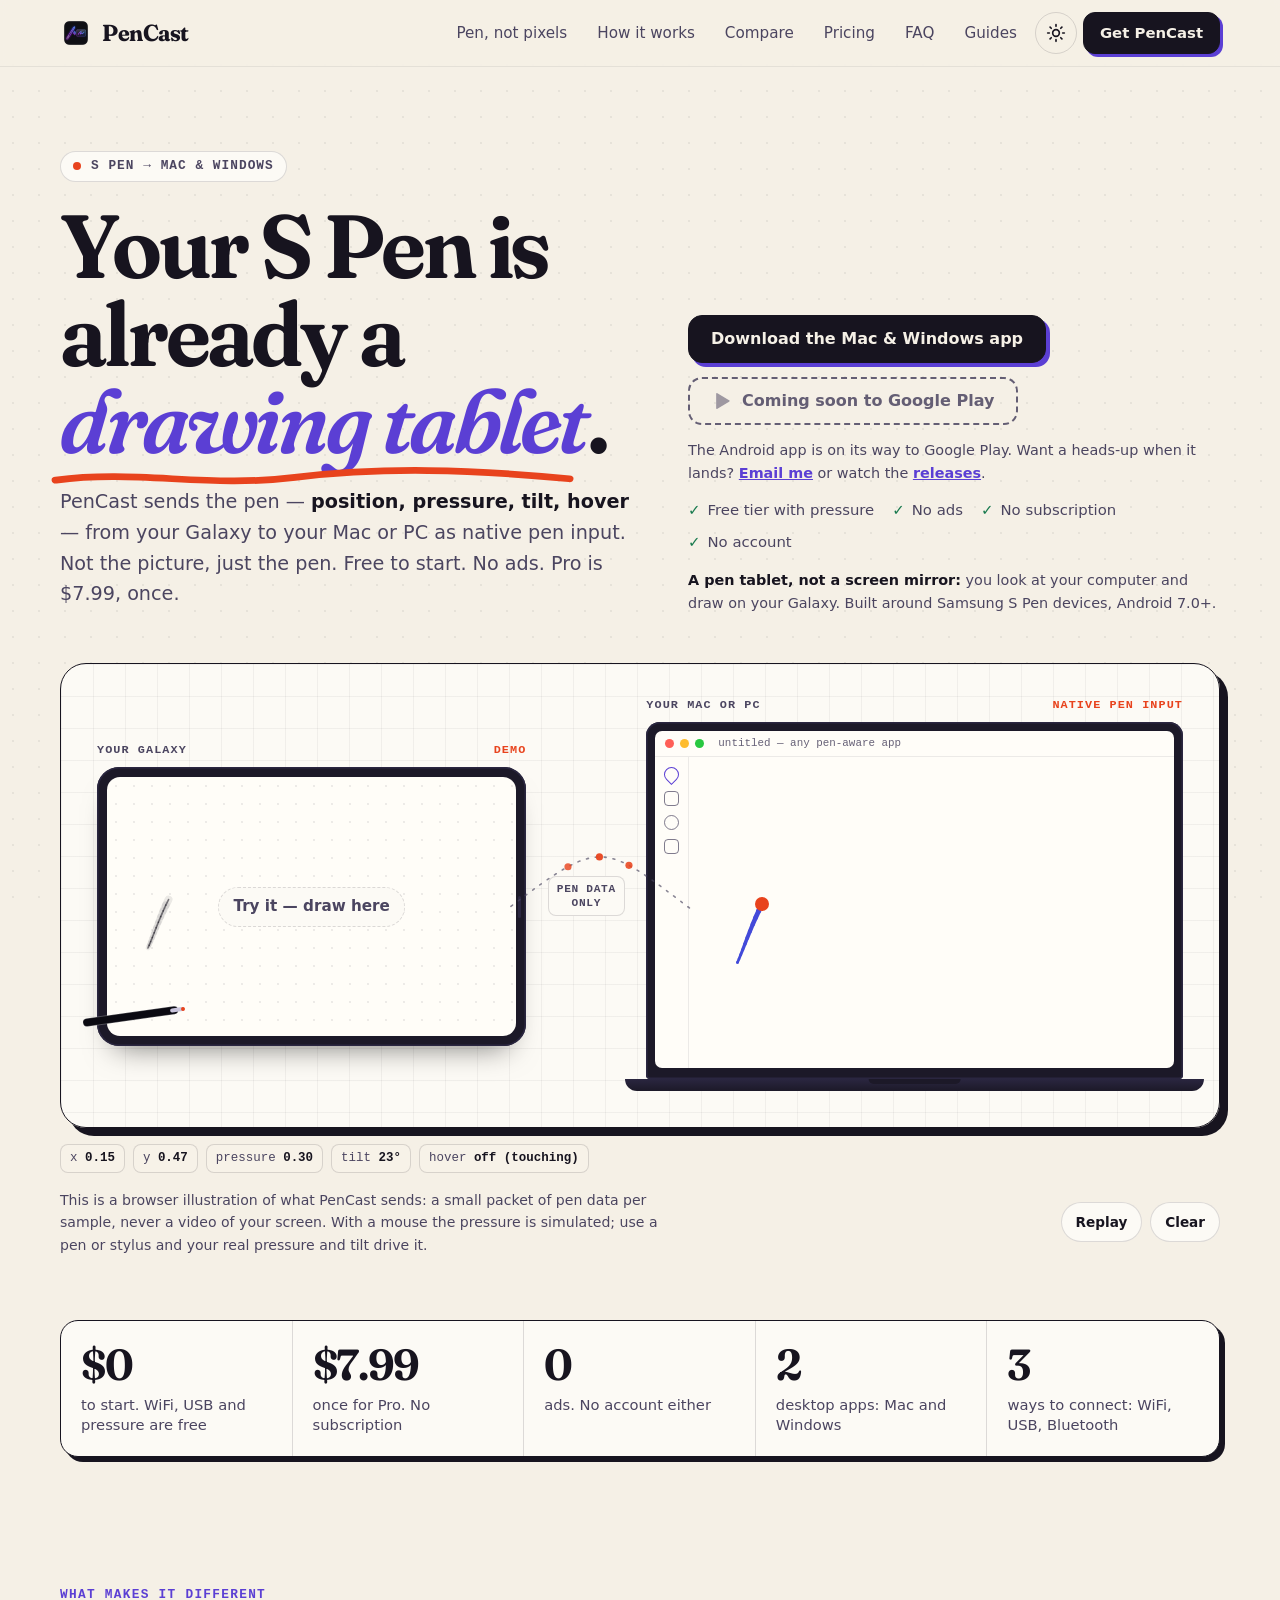
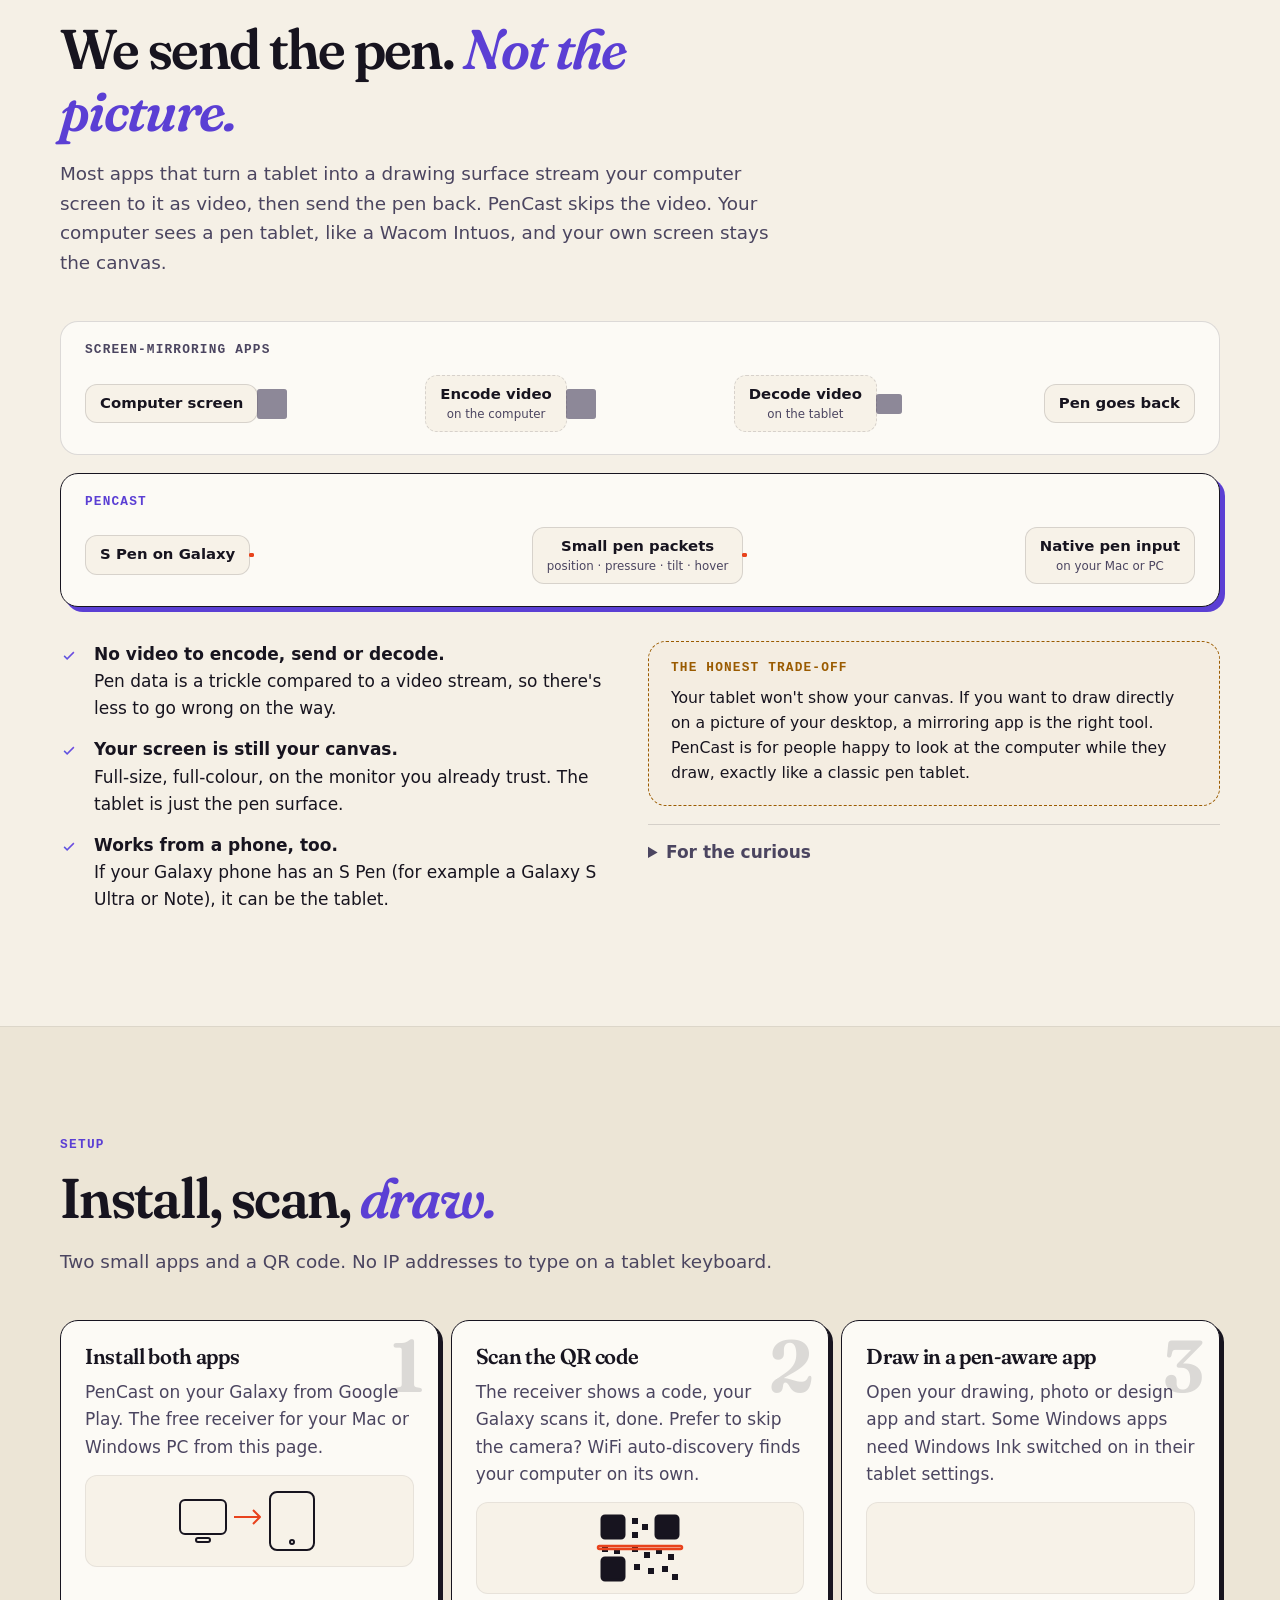
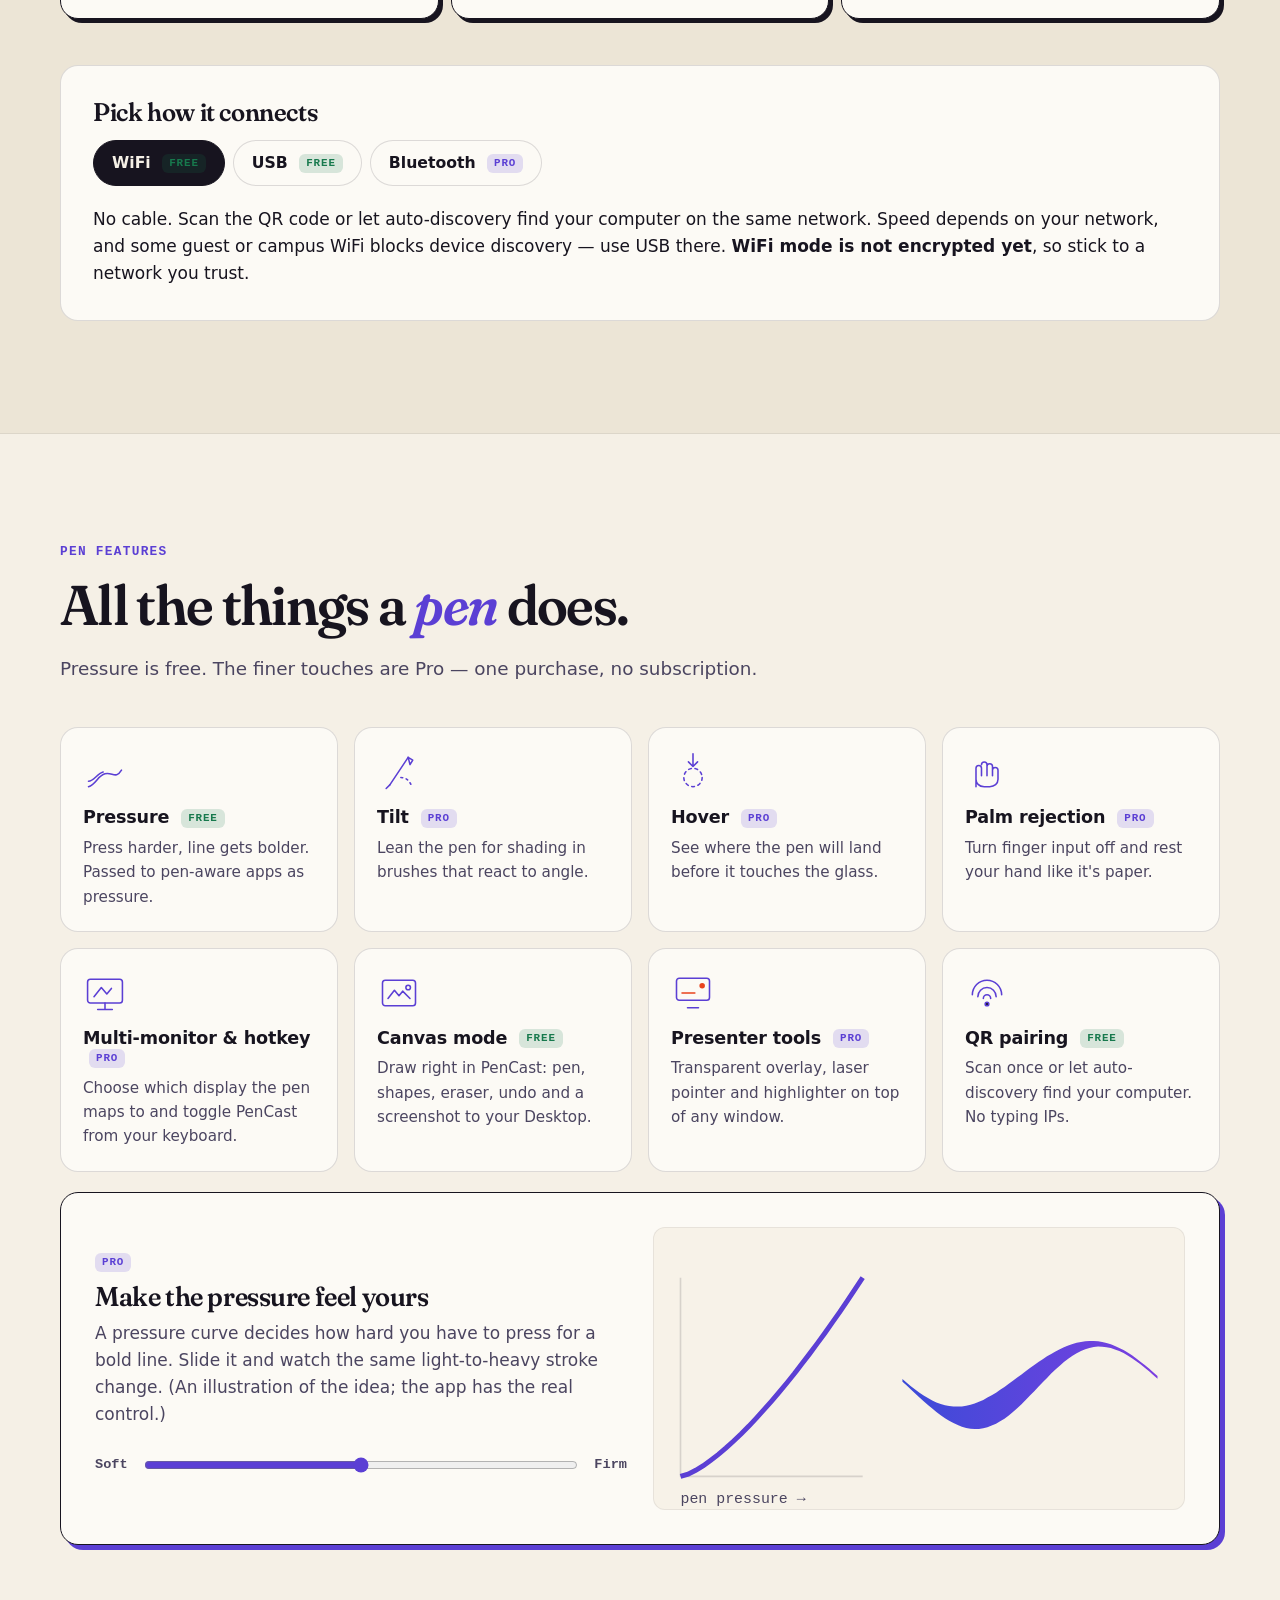
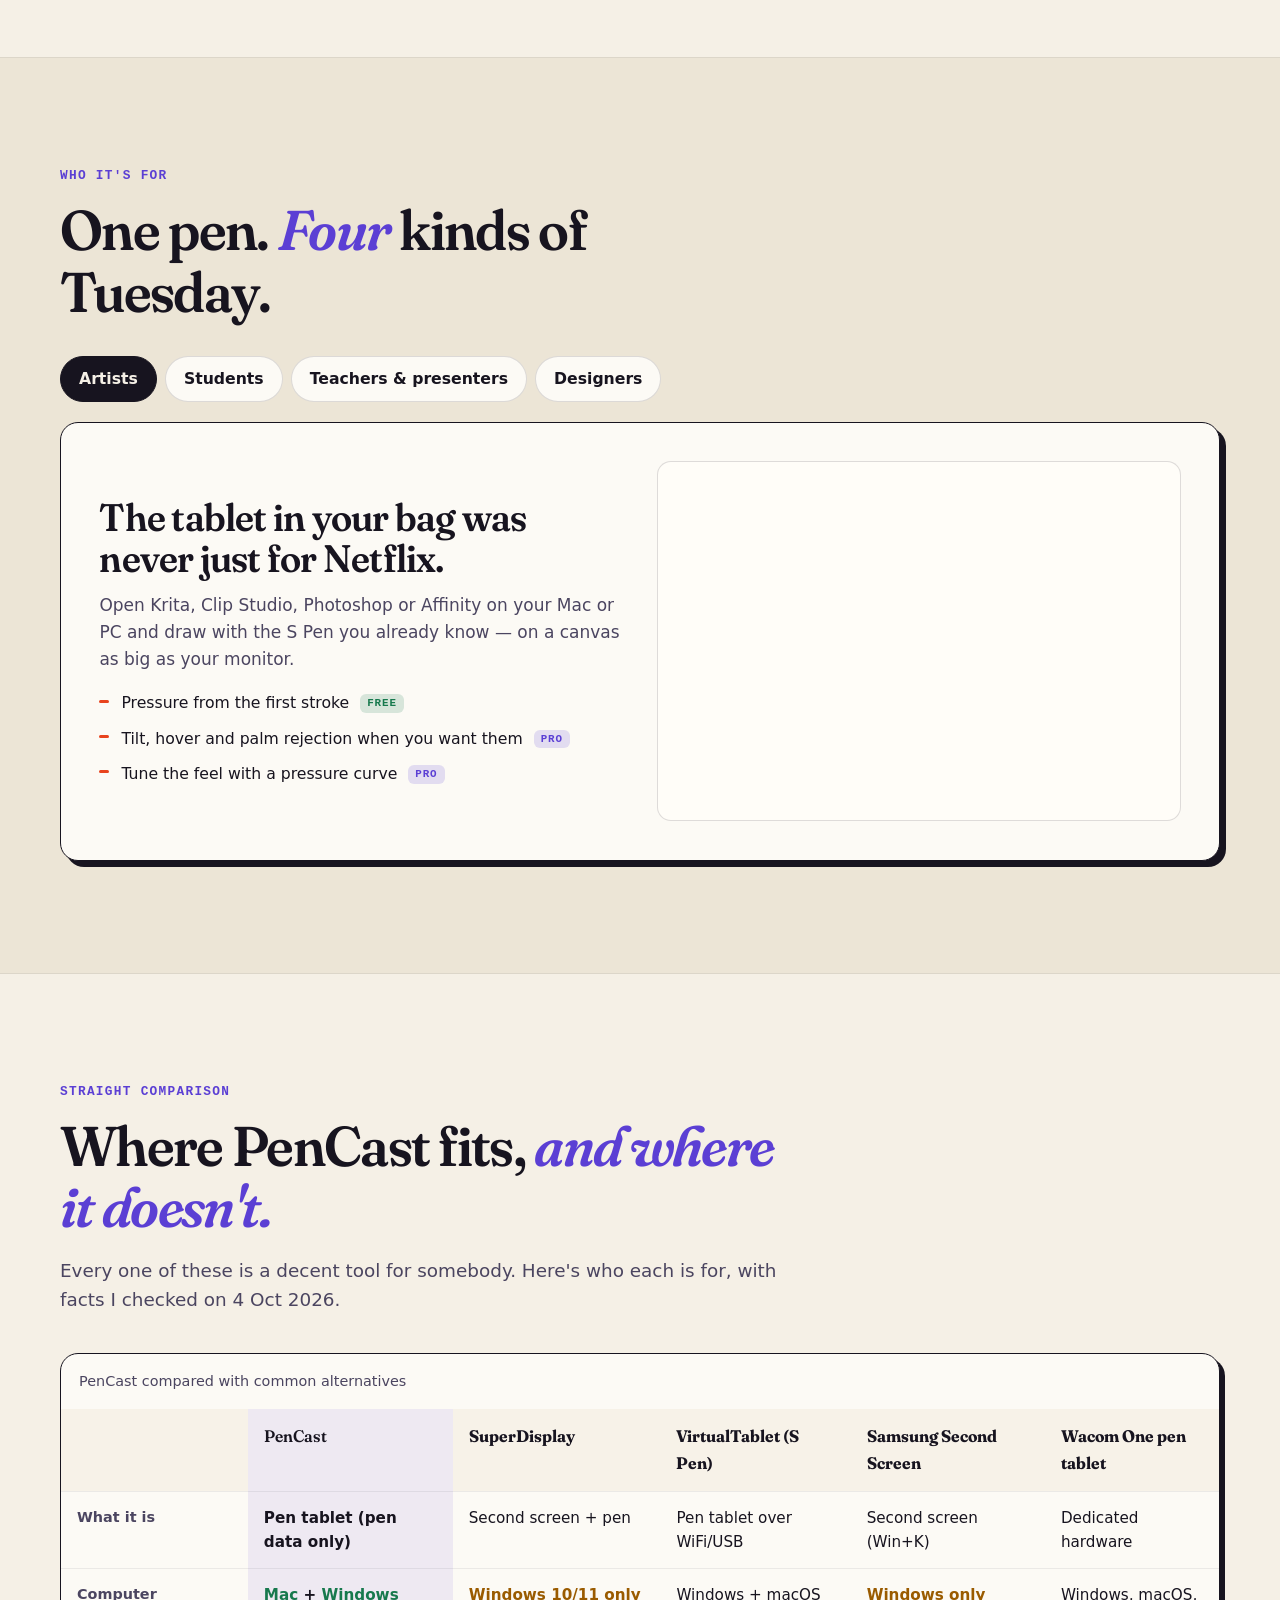
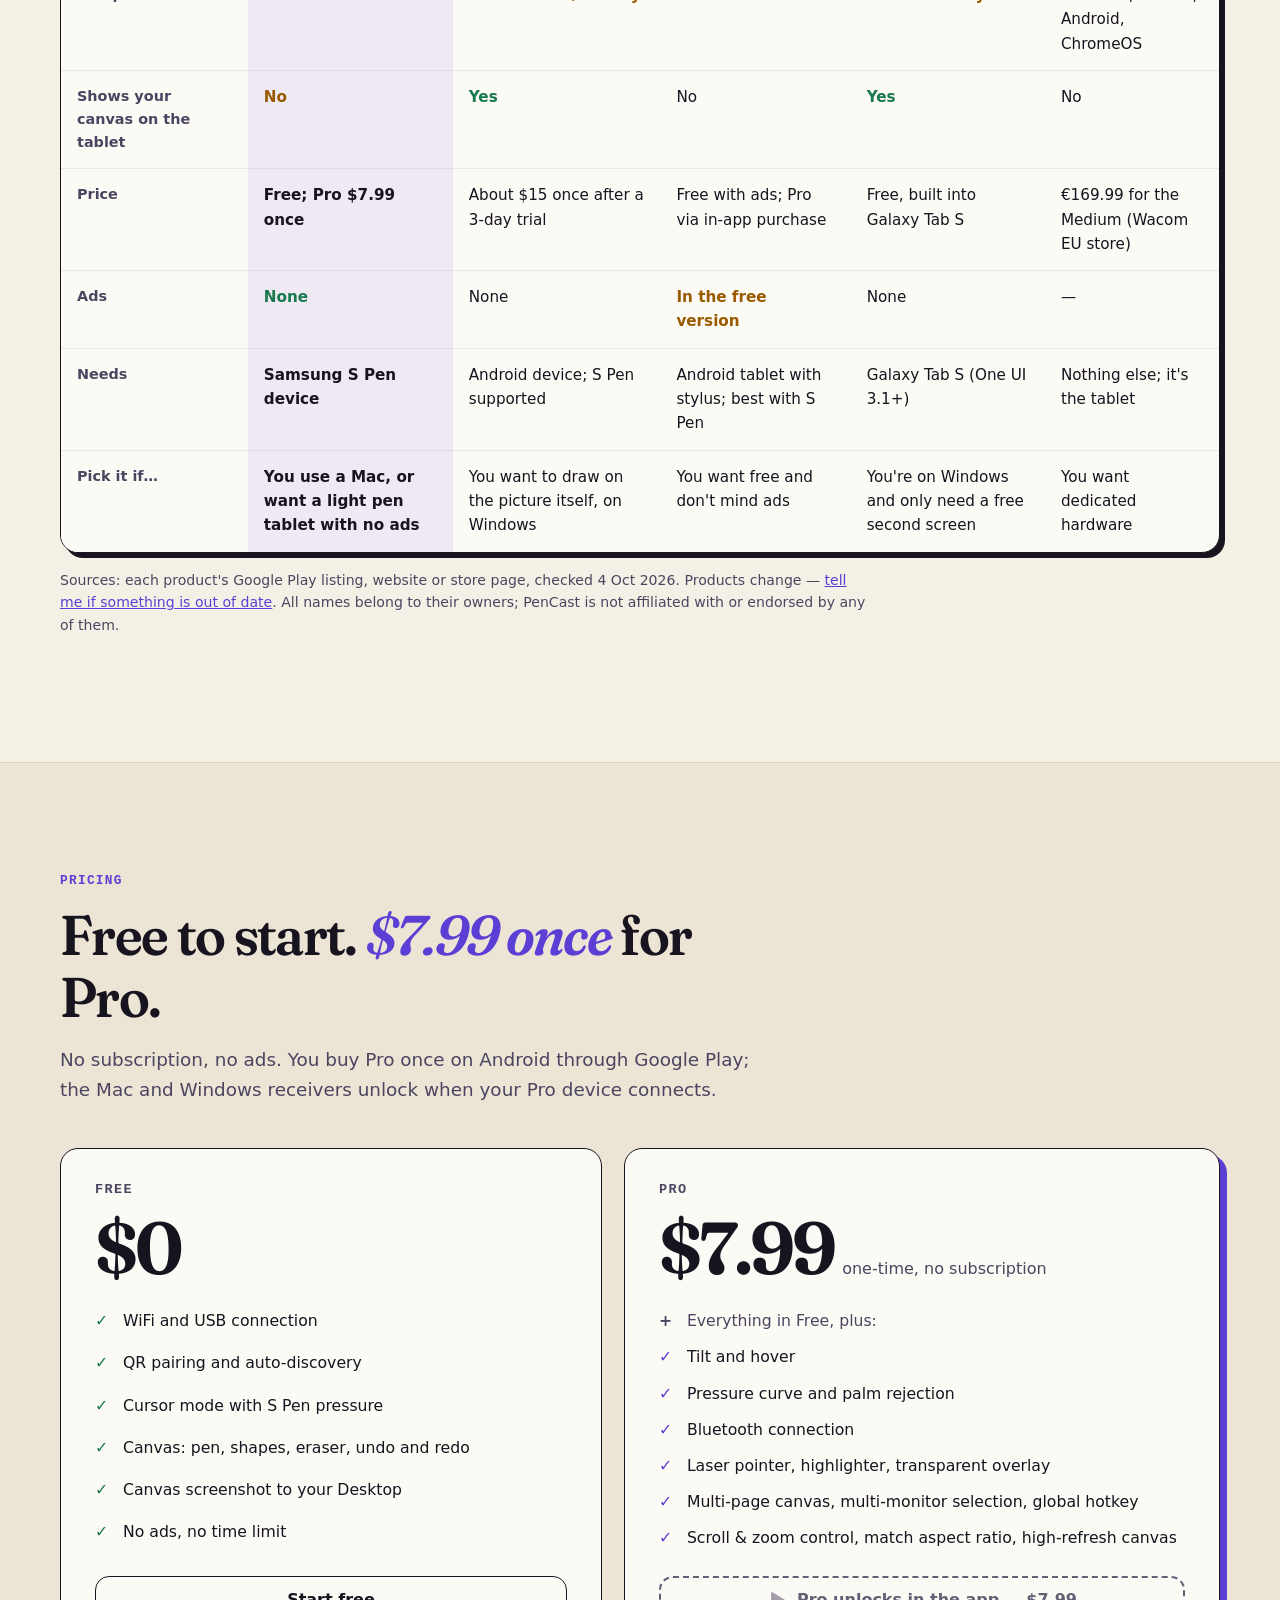
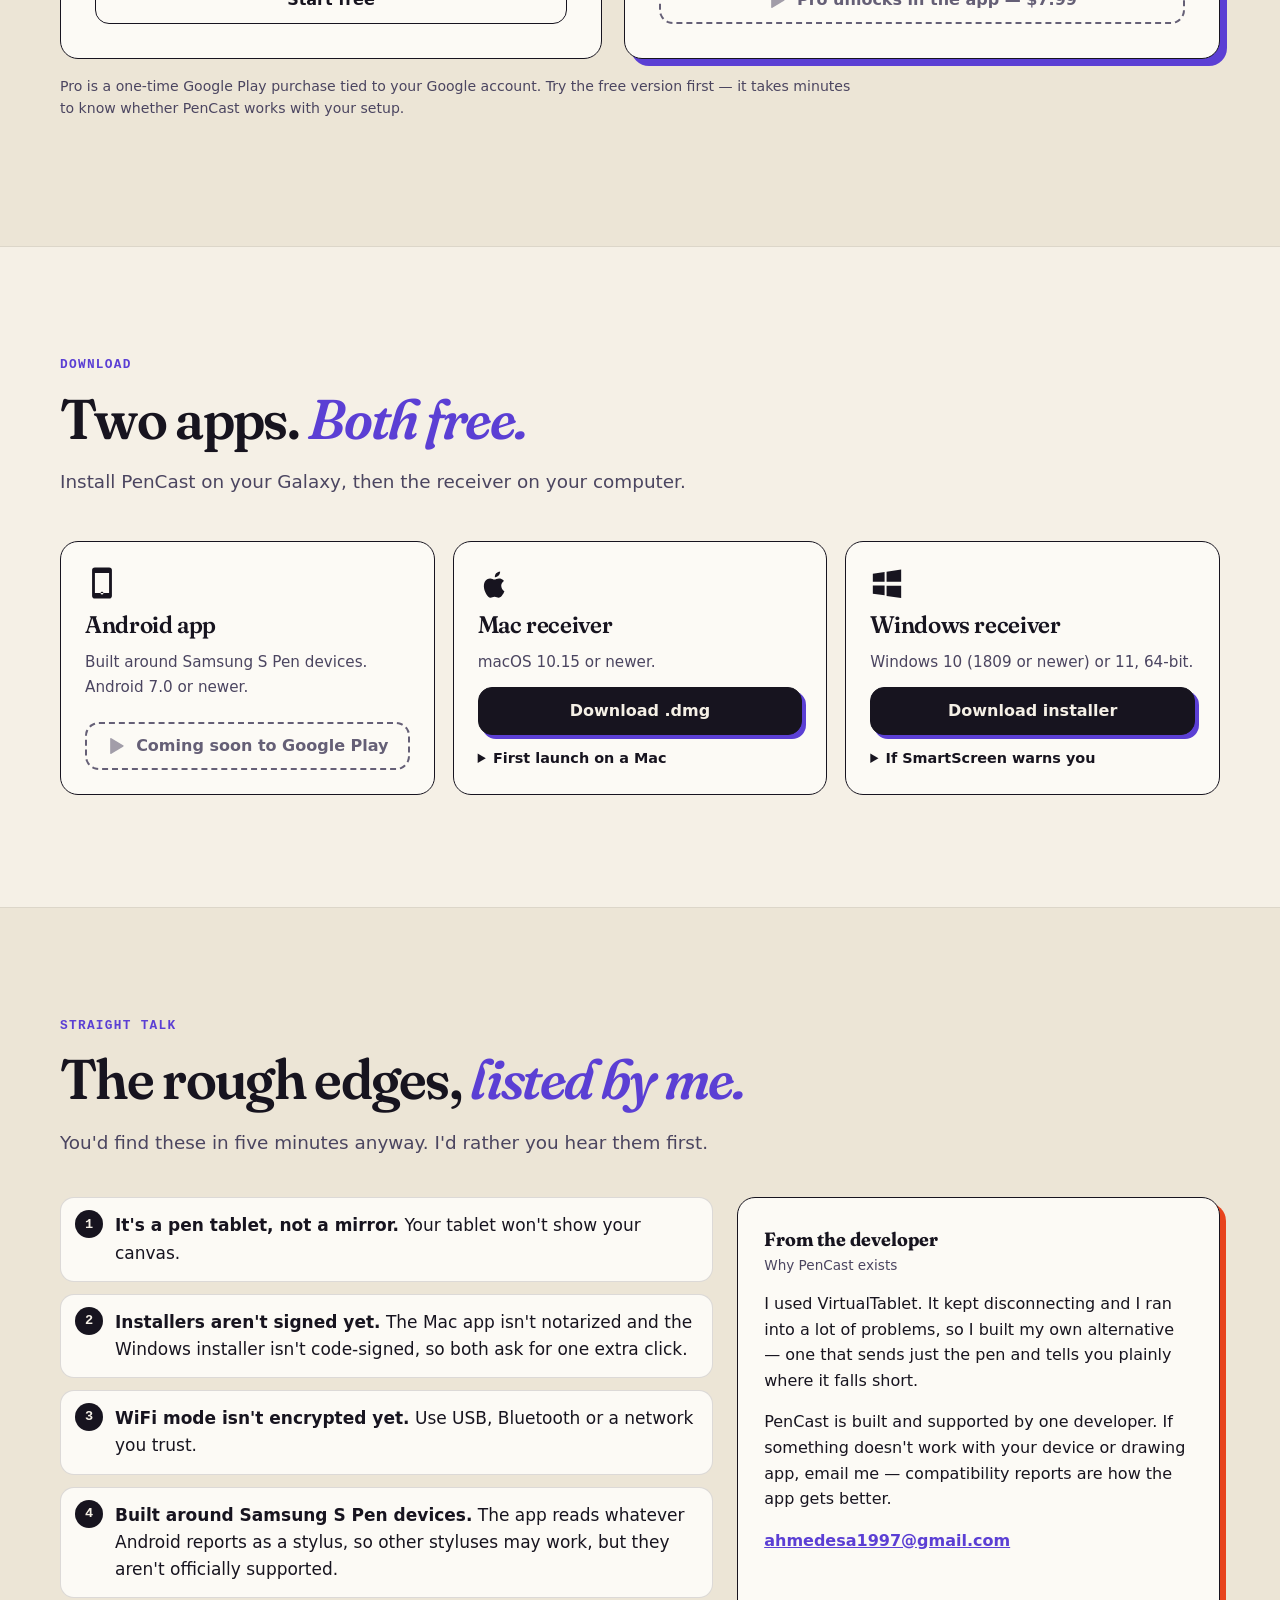
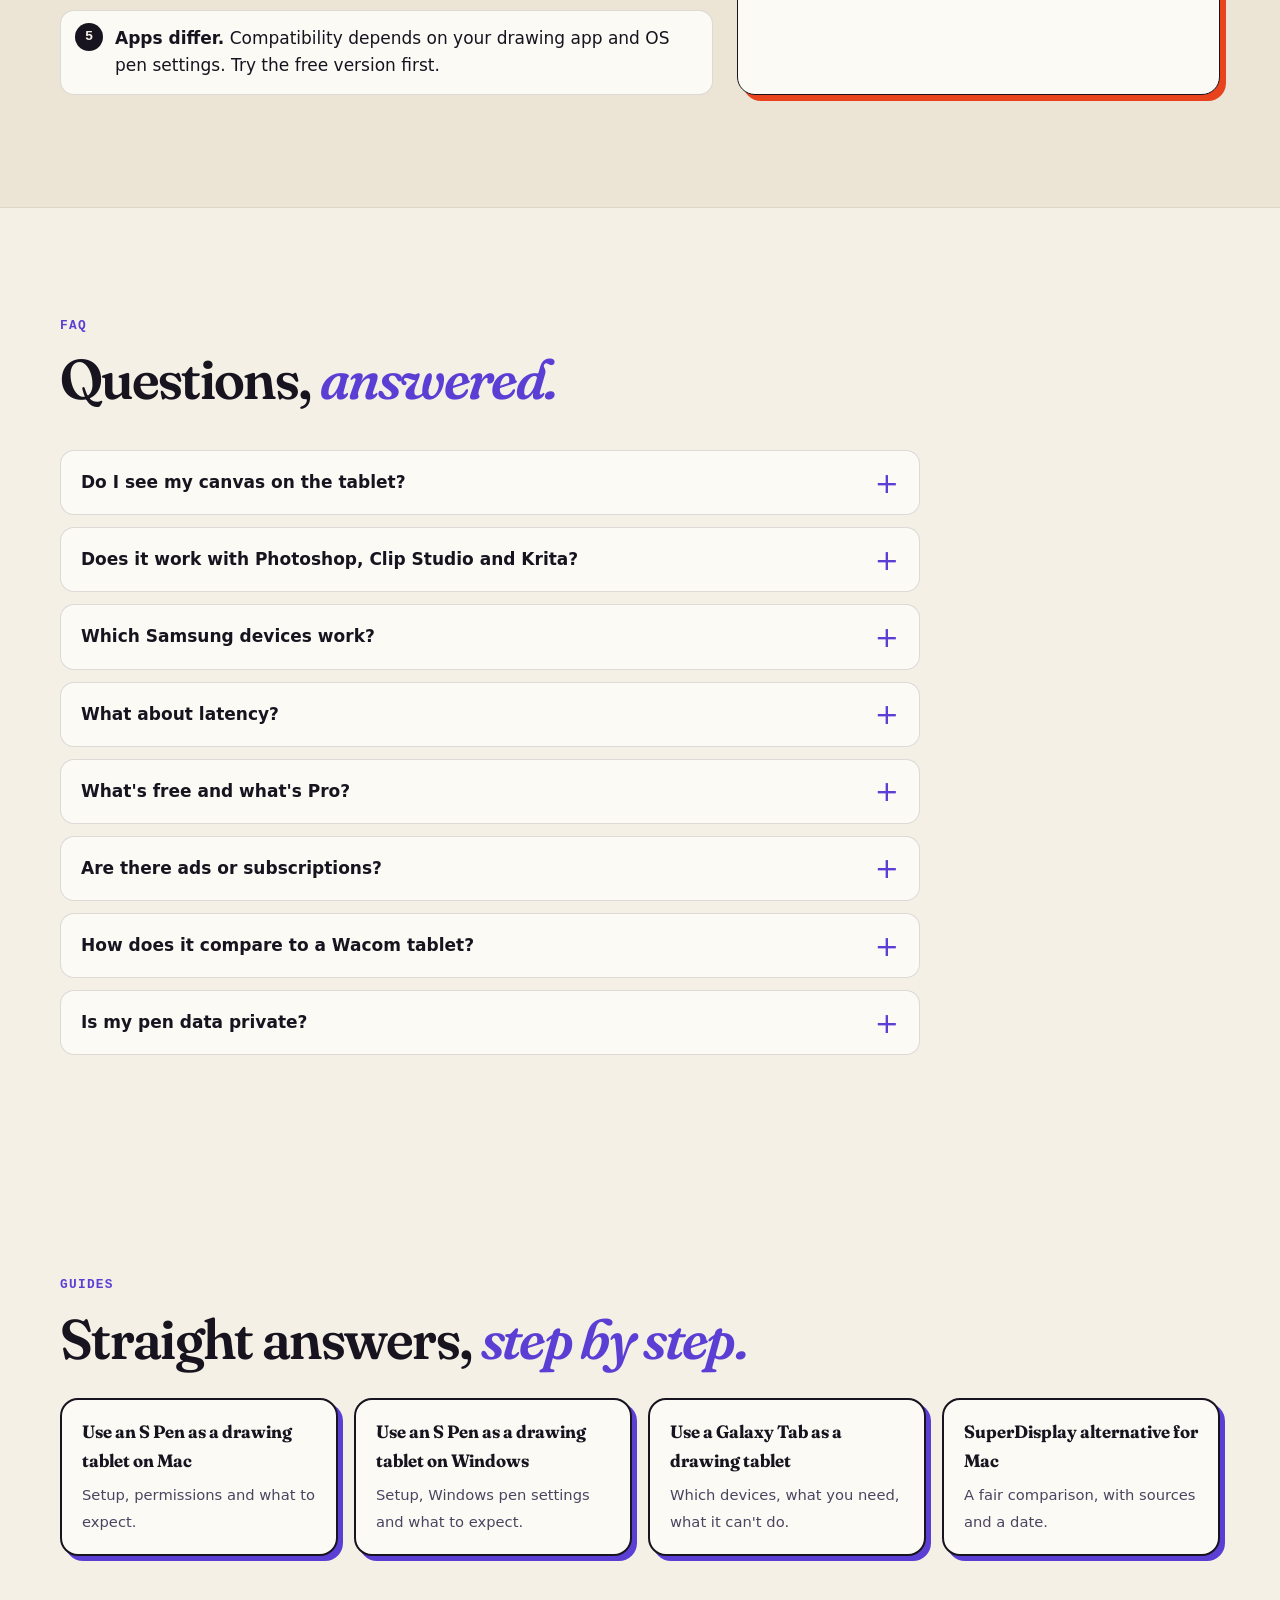
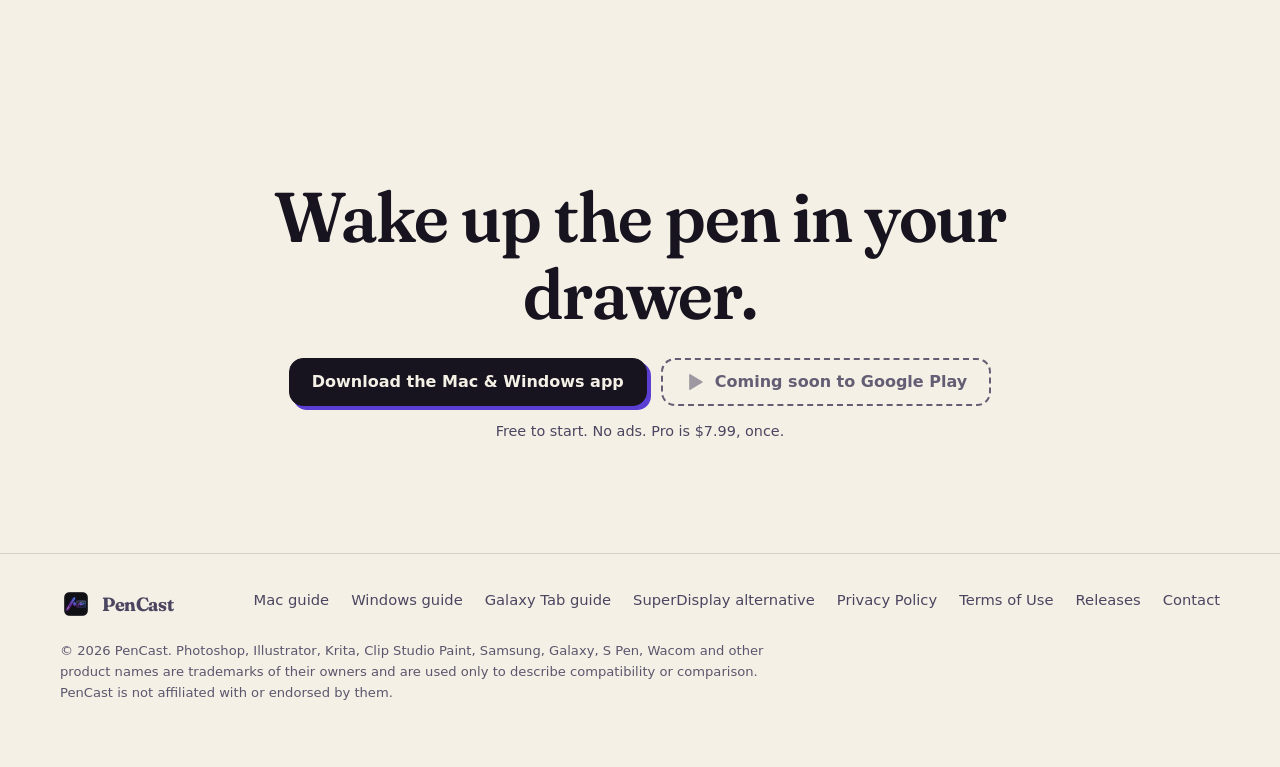
==== commit 769ab210: "Production-ready redesign: Play 'coming soon' state, honest maker note, Android 7.0+/device wording," ====
--- a/index.html
+++ b/index.html
@@ -55,7 +55,7 @@
           "@id": "https://pencastapp.com/#app",
           "name": "PenCast",
           "alternateName": "PenCast – S Pen Drawing Tablet",
-          "operatingSystem": "Android 8.0+ (sender app); macOS and Windows 10/11 (receiver)",
+          "operatingSystem": "Android 7.0+ (sender app); macOS 10.15+ and Windows 10/11 (receiver)",
           "applicationCategory": "DesignApplication",
           "description": "Android app that sends S Pen pressure, tilt and hover to a free PenCast receiver on Mac and Windows over WiFi, USB or Bluetooth, so the S Pen works as a pen tablet. Free to start; Pro is a one-time in-app purchase. No ads.",
           "image": "https://pencastapp.com/images/app_logo.png",
@@ -66,8 +66,7 @@
             "description": "Free to download. Optional PenCast Pro in-app purchase: $7.99 one-time, no subscription."
           },
           "url": "https://pencastapp.com/",
-          "downloadUrl": "https://play.google.com/store/apps/details?id=com.pencast.app",
-          "installUrl": "https://play.google.com/store/apps/details?id=com.pencast.app",
+          "downloadUrl": "https://github.com/ahmedesa/pencast-app/releases/latest",
           "author": { "@type": "Person", "name": "Ahmed Essa" }
         },
         {
@@ -75,7 +74,7 @@
           "mainEntity": [
             { "@type": "Question", "name": "Do I see my canvas on the tablet?", "acceptedAnswer": { "@type": "Answer", "text": "No. PenCast is a pen tablet, not a screen mirror: you look at your computer and draw on your Galaxy. It sends pen data (position, pressure, tilt, hover), not a video of your screen. If you want the picture on the tablet, a mirroring app is the right tool." } },
             { "@type": "Question", "name": "Does PenCast work with Photoshop and Clip Studio?", "acceptedAnswer": { "@type": "Answer", "text": "PenCast sends your S Pen as native pen input (tablet events on macOS, pen input on Windows), so pen-aware apps such as Photoshop, Clip Studio Paint and Krita can read pressure. Compatibility varies by app and OS settings. Try the free version first." } },
-            { "@type": "Question", "name": "Which Samsung devices work?", "acceptedAnswer": { "@type": "Answer", "text": "PenCast is built for Samsung Galaxy devices with a built-in S Pen: Galaxy Tab S series, Galaxy S Ultra series, Galaxy Note series and Galaxy Z Fold series. It needs Android 8.0 or newer. Other Android stylus devices may work but are untested." } },
+            { "@type": "Question", "name": "Which Samsung devices work?", "acceptedAnswer": { "@type": "Answer", "text": "PenCast is built around Samsung Galaxy devices that support an S Pen, for example Galaxy Tab S tablets, Galaxy S Ultra phones and Galaxy Note phones, on Android 7.0 or newer. The app has no device list: it reads whatever Android reports as a stylus. Other styluses may work but are not officially supported, so try the free version first." } },
             { "@type": "Question", "name": "What is the latency?", "acceptedAnswer": { "@type": "Answer", "text": "PenCast sends small pen packets instead of streaming video. USB is the most consistent mode, WiFi depends on your network. The app shows a live round-trip time so you can check your own setup." } },
             { "@type": "Question", "name": "Which features are free and which are Pro?", "acceptedAnswer": { "@type": "Answer", "text": "Free: WiFi and USB connection, QR pairing, cursor mode, pressure, and a drawing canvas with shapes, undo and screenshot. Pro ($7.99 one-time, no subscription) adds Bluetooth, hover, tilt, pressure curve, palm rejection, laser pointer, highlighter, transparent overlay, multi-page canvas, multi-monitor selection and a global hotkey." } },
             { "@type": "Question", "name": "Does PenCast have ads or subscriptions?", "acceptedAnswer": { "@type": "Answer", "text": "No ads and no subscription. Pro is a single one-time purchase through Google Play. The app uses Firebase for crash reports and basic analytics; see the privacy policy." } },
@@ -97,10 +96,10 @@
       <nav class="nav" id="nav" aria-label="Main">
         <a class="link" href="#pen-not-pixels">Pen, not pixels</a>
         <a class="link" href="#how">How it works</a>
-        <a class="link" href="#for">Who it's for</a>
         <a class="link" href="#compare">Compare</a>
         <a class="link" href="#pricing">Pricing</a>
         <a class="link" href="#faq">FAQ</a>
+        <a class="link" href="#guides">Guides</a>
         <button class="icon-btn theme-btn" id="themeBtn" type="button" aria-label="Toggle light and dark theme">
           <svg class="sun" width="20" height="20" viewBox="0 0 24 24" fill="none" stroke="currentColor" stroke-width="2" stroke-linecap="round" aria-hidden="true"><circle cx="12" cy="12" r="4"/><path d="M12 2v2M12 20v2M4.9 4.9l1.4 1.4M17.7 17.7l1.4 1.4M2 12h2M20 12h2M4.9 19.1l1.4-1.4M17.7 6.3l1.4-1.4"/></svg>
           <svg class="moon" width="20" height="20" viewBox="0 0 24 24" fill="none" stroke="currentColor" stroke-width="2" stroke-linecap="round" stroke-linejoin="round" aria-hidden="true"><path d="M21 12.8A9 9 0 1 1 11.2 3a7 7 0 0 0 9.8 9.8z"/></svg>
@@ -125,19 +124,17 @@
           </div>
           <div>
             <div class="cta-row">
-              <a class="btn btn-primary" id="ctaPlay" href="https://play.google.com/store/apps/details?id=com.pencast.app" rel="noopener" data-cta="hero-play">
-                <svg viewBox="0 0 24 24" fill="currentColor" aria-hidden="true"><path d="M5 3.5v17a1 1 0 0 0 1.5.86l14-8.5a1 1 0 0 0 0-1.72l-14-8.5A1 1 0 0 0 5 3.5z"/></svg>
-                Get it on Google Play
-              </a>
-              <a class="btn btn-ghost" id="ctaDesk" href="#download" data-cta="hero-desktop">Mac &amp; Windows receiver</a>
-            </div>
+              <a class="btn btn-primary" id="ctaDesk" href="#download" data-cta="hero-desktop">Download the Mac &amp; Windows app</a>
+              <!--play:begin hero-play--><span class="btn btn-soon" role="note" aria-label="Coming soon to Google Play" data-cta="hero-play"><svg viewBox="0 0 24 24" fill="currentColor" aria-hidden="true"><path d="M5 3.5v17a1 1 0 0 0 1.5.86l14-8.5a1 1 0 0 0 0-1.72l-14-8.5A1 1 0 0 0 5 3.5z"/></svg>Coming soon to Google Play</span><!--play:end-->
+            </div>
+            <p class="fine soon-note">The Android app is on its way to Google Play. Want a heads-up when it lands? <a href="mailto:ahmedesa1997@gmail.com?subject=Tell%20me%20when%20PenCast%20is%20on%20Google%20Play">Email me</a> or watch the <a href="https://github.com/ahmedesa/pencast-app/releases" rel="noopener">releases</a>.</p>
             <ul class="ticks" aria-label="Key facts">
               <li>Free tier with pressure</li>
               <li>No ads</li>
               <li>No subscription</li>
               <li>No account</li>
             </ul>
-            <p class="fine" style="margin-top:14px"><b>A pen tablet, not a screen mirror:</b> you look at your computer and draw on your Galaxy. For Samsung S Pen devices, Android 8+.</p>
+            <p class="fine" style="margin-top:14px"><b>A pen tablet, not a screen mirror:</b> you look at your computer and draw on your Galaxy. Built around Samsung S Pen devices, Android 7.0+.</p>
           </div>
         </div>
 
@@ -232,7 +229,7 @@
           <ul class="pt-list">
             <li><strong>No video to encode, send or decode.</strong>Pen data is a trickle compared to a video stream, so there's less to go wrong on the way.</li>
             <li><strong>Your screen is still your canvas.</strong>Full-size, full-colour, on the monitor you already trust. The tablet is just the pen surface.</li>
-            <li><strong>Works from a phone, too.</strong>If your Galaxy Ultra or Fold has an S Pen, it can be the tablet.</li>
+            <li><strong>Works from a phone, too.</strong>If your Galaxy phone has an S Pen (for example a Galaxy S Ultra or Note), it can be the tablet.</li>
           </ul>
           <div>
             <div class="tradeoff">
@@ -431,7 +428,7 @@
               <li>Multi-page canvas, multi-monitor selection, global hotkey</li>
               <li>Scroll &amp; zoom control, match aspect ratio, high-refresh canvas</li>
             </ul>
-            <a class="btn btn-primary" href="https://play.google.com/store/apps/details?id=com.pencast.app" rel="noopener" data-cta="pricing-pro">Unlock Pro in the app &mdash; $7.99</a>
+            <!--play:begin pricing-pro--><span class="btn btn-soon" role="note" aria-label="Pro unlocks in the app, 7.99 dollars" data-cta="pricing-pro"><svg viewBox="0 0 24 24" fill="currentColor" aria-hidden="true"><path d="M5 3.5v17a1 1 0 0 0 1.5.86l14-8.5a1 1 0 0 0 0-1.72l-14-8.5A1 1 0 0 0 5 3.5z"/></svg>Pro unlocks in the app &mdash; $7.99</span><!--play:end-->
           </article>
         </div>
         <p class="note rv">Pro is a one-time Google Play purchase tied to your Google account. Try the free version first &mdash; it takes minutes to know whether PenCast works with your setup.</p>
@@ -449,14 +446,14 @@
             <span class="you-tag">You're on this</span>
             <svg class="os" viewBox="0 0 24 24" aria-hidden="true"><path d="M17 1H7a2 2 0 0 0-2 2v18a2 2 0 0 0 2 2h10a2 2 0 0 0 2-2V3a2 2 0 0 0-2-2zm0 18H7V5h10zm-5 1.2a1 1 0 1 1 0-2 1 1 0 0 1 0 2z"/></svg>
             <h3>Android app</h3>
-            <p>For Samsung S Pen devices. Android 8.0 or newer.</p>
-            <a class="btn btn-primary" href="https://play.google.com/store/apps/details?id=com.pencast.app" rel="noopener" data-cta="dl-play">Google Play</a>
+            <p>Built around Samsung S Pen devices. Android 7.0 or newer.</p>
+            <!--play:begin dl-play--><span class="btn btn-soon" role="note" aria-label="Coming soon to Google Play" data-cta="dl-play"><svg viewBox="0 0 24 24" fill="currentColor" aria-hidden="true"><path d="M5 3.5v17a1 1 0 0 0 1.5.86l14-8.5a1 1 0 0 0 0-1.72l-14-8.5A1 1 0 0 0 5 3.5z"/></svg>Coming soon to Google Play</span><!--play:end-->
           </article>
           <article class="dl rv" data-os="mac">
             <span class="you-tag">Your computer</span>
             <svg class="os" viewBox="0 0 24 24" aria-hidden="true"><path d="M16.4 14.1c0-2.3 1.9-3.5 2-3.5-1.1-1.6-2.7-1.8-3.3-1.8-1.4-.1-2.8.8-3.5.8s-1.8-.8-3-.8c-1.5 0-2.9.9-3.7 2.2-1.6 2.8-.4 6.8 1.1 9.1.8 1.1 1.7 2.3 2.8 2.3 1.1 0 1.6-.7 2.9-.7s1.8.7 3 .7 2-1.1 2.7-2.2c.9-1.2 1.2-2.5 1.2-2.6-.1 0-2.2-.9-2.2-4.1zM14.7 6.6c.6-.8 1-1.8.9-2.8-.9 0-2 .6-2.8 1.4-.5.7-1 1.7-.9 2.7 1.1.1 2.1-.5 2.8-1.3z"/></svg>
             <h3>Mac receiver</h3>
-            <p>macOS 12 or newer.</p>
+            <p>macOS 10.15 or newer.</p>
             <a class="btn btn-primary" href="https://github.com/ahmedesa/pencast-app/releases/latest/download/PenCast.dmg" rel="noopener" data-cta="dl-mac">Download .dmg</a>
             <details><summary>First launch on a Mac</summary><p>The app isn't notarized yet, so macOS may say it can't verify it. Right-click the app, choose <b>Open</b>, then confirm.</p></details>
           </article>
@@ -464,7 +461,7 @@
             <span class="you-tag">Your computer</span>
             <svg class="os" viewBox="0 0 24 24" aria-hidden="true"><path d="M2 5.4 10.3 4.2v7H2zm8.3 8.3v7L2 19.6v-5.9zM11.7 4 22 2.4v8.8H11.7zm0 9.9H22v8.7l-10.3-1.5z"/></svg>
             <h3>Windows receiver</h3>
-            <p>Windows 10 or 11, 64-bit.</p>
+            <p>Windows 10 (1809 or newer) or 11, 64-bit.</p>
             <a class="btn btn-primary" href="https://github.com/ahmedesa/pencast-app/releases/latest/download/PenCast-Setup.exe" rel="noopener" data-cta="dl-win">Download installer</a>
             <details><summary>If SmartScreen warns you</summary><p>The installer isn't code-signed yet. Choose <b>More info</b>, then <b>Run anyway</b>.</p></details>
           </article>
@@ -483,14 +480,14 @@
             <li><strong>It's a pen tablet, not a mirror.</strong> Your tablet won't show your canvas.</li>
             <li><strong>Installers aren't signed yet.</strong> The Mac app isn't notarized and the Windows installer isn't code-signed, so both ask for one extra click.</li>
             <li><strong>WiFi mode isn't encrypted yet.</strong> Use USB, Bluetooth or a network you trust.</li>
-            <li><strong>Built for Samsung S Pen devices.</strong> Other Android styluses may work; I haven't tested them.</li>
+            <li><strong>Built around Samsung S Pen devices.</strong> The app reads whatever Android reports as a stylus, so other styluses may work, but they aren't officially supported.</li>
             <li><strong>Apps differ.</strong> Compatibility depends on your drawing app and OS pen settings. Try the free version first.</li>
           </ol>
           <aside class="maker rv">
-            <div class="who"><img src="images/app_logo_64.png" width="46" height="46" alt="" /><div><b>Hi, I'm Ahmed.</b><span>Solo developer, Turkey</span></div></div>
-            <p>PenCast is built and supported by one person. If something doesn't work with your device or app, email me &mdash; I read every message, and compatibility reports are how the app gets better.</p>
+            <div class="who"><div><b>From the developer</b><span>Why PenCast exists</span></div></div>
+            <p>I used VirtualTablet. It kept disconnecting and I ran into a lot of problems, so I built my own alternative &mdash; one that sends just the pen and tells you plainly where it falls short.</p>
+            <p>PenCast is built and supported by one developer. If something doesn't work with your device or drawing app, email me &mdash; compatibility reports are how the app gets better.</p>
             <p><a href="mailto:ahmedesa1997@gmail.com" style="color:var(--violet);font-weight:600">ahmedesa1997@gmail.com</a></p>
-            <div class="sig">&mdash; Ahmed</div>
           </aside>
         </div>
       </div>
@@ -504,7 +501,7 @@
         <div class="faq rv">
           <details><summary>Do I see my canvas on the tablet?</summary><div><p>No. PenCast is a pen tablet, not a screen mirror: you look at your computer and draw on your Galaxy. It sends pen data (position, pressure, tilt, hover), not a video of your screen. If you want the picture on the tablet, a mirroring app is the right tool.</p></div></details>
           <details><summary>Does it work with Photoshop, Clip Studio and Krita?</summary><div><p>PenCast sends your S Pen as native pen input (tablet events on macOS, pen input on Windows), so pen-aware apps such as Photoshop, Clip Studio Paint and Krita can read pressure. Compatibility varies by app and OS settings &mdash; for example, some Windows apps need Windows Ink enabled. Try the free version first.</p></div></details>
-          <details><summary>Which Samsung devices work?</summary><div><p>PenCast is built for Galaxy devices with a built-in S Pen: Galaxy Tab S series, Galaxy S Ultra series, Galaxy Note series and Galaxy Z Fold series, on Android 8.0 or newer. Other Android stylus devices may work but are untested.</p></div></details>
+          <details><summary>Which Samsung devices work?</summary><div><p>PenCast is built around Samsung Galaxy devices that support an S Pen, for example Galaxy Tab S tablets, Galaxy S Ultra phones and Galaxy Note phones, on Android 7.0 or newer. The app has no device list: it reads whatever Android reports as a stylus. Other styluses may work but are not officially supported, so try the free version first.</p></div></details>
           <details><summary>What about latency?</summary><div><p>PenCast sends small pen packets instead of streaming video. USB is the most consistent mode; WiFi depends on your network. The app shows a live round-trip time so you can check your own setup.</p></div></details>
           <details><summary>What's free and what's Pro?</summary><div><p>Free: WiFi and USB, QR pairing, cursor mode with pressure, and a drawing canvas with shapes, undo and screenshot. Pro ($7.99 one-time, no subscription) adds Bluetooth, hover, tilt, pressure curve, palm rejection, laser pointer, highlighter, transparent overlay, multi-page canvas, multi-monitor selection and a global hotkey.</p></div></details>
           <details><summary>Are there ads or subscriptions?</summary><div><p>No ads and no subscription. Pro is a single one-time purchase through Google Play. The app uses Firebase for crash reports and basic analytics &mdash; details in the <a href="privacy.html">privacy policy</a>.</p></div></details>
@@ -514,13 +511,27 @@
       </div>
     </section>
 
+    <!-- ================= GUIDES ================= -->
+    <section class="sec" id="guides">
+      <div class="wrap">
+        <div class="kicker rv">Guides</div>
+        <h2 class="rv">Straight answers, <em>step by step.</em></h2>
+        <div class="guides rv">
+          <a href="/s-pen-as-drawing-tablet-mac/"><b>Use an S Pen as a drawing tablet on Mac</b><span>Setup, permissions and what to expect.</span></a>
+          <a href="/s-pen-as-drawing-tablet-windows/"><b>Use an S Pen as a drawing tablet on Windows</b><span>Setup, Windows pen settings and what to expect.</span></a>
+          <a href="/use-galaxy-tab-as-drawing-tablet/"><b>Use a Galaxy Tab as a drawing tablet</b><span>Which devices, what you need, what it can't do.</span></a>
+          <a href="/compare/superdisplay-alternative-mac/"><b>SuperDisplay alternative for Mac</b><span>A fair comparison, with sources and a date.</span></a>
+        </div>
+      </div>
+    </section>
+
     <!-- ================= FINAL CTA ================= -->
     <section class="final">
       <div class="wrap">
         <h2 class="rv">Wake up the pen in your drawer.</h2>
         <div class="cta-row rv">
-          <a class="btn btn-primary" href="https://play.google.com/store/apps/details?id=com.pencast.app" rel="noopener" data-cta="final-play">Get it on Google Play</a>
-          <a class="btn btn-ghost" href="#download" data-cta="final-desktop">Get the Mac or Windows receiver</a>
+          <a class="btn btn-primary" href="#download" data-cta="final-desktop">Download the Mac &amp; Windows app</a>
+          <!--play:begin final-play--><span class="btn btn-soon" role="note" aria-label="Coming soon to Google Play" data-cta="final-play"><svg viewBox="0 0 24 24" fill="currentColor" aria-hidden="true"><path d="M5 3.5v17a1 1 0 0 0 1.5.86l14-8.5a1 1 0 0 0 0-1.72l-14-8.5A1 1 0 0 0 5 3.5z"/></svg>Coming soon to Google Play</span><!--play:end-->
         </div>
         <p class="fine" style="margin:0 auto">Free to start. No ads. Pro is $7.99, once.</p>
       </div>
@@ -532,6 +543,10 @@
       <div class="foot">
         <a class="brand" href="#top" style="font-size:1.2rem"><img src="images/app_logo_64.png" width="28" height="28" alt="" />PenCast</a>
         <ul>
+          <li><a href="/s-pen-as-drawing-tablet-mac/">Mac guide</a></li>
+          <li><a href="/s-pen-as-drawing-tablet-windows/">Windows guide</a></li>
+          <li><a href="/use-galaxy-tab-as-drawing-tablet/">Galaxy Tab guide</a></li>
+          <li><a href="/compare/superdisplay-alternative-mac/">SuperDisplay alternative</a></li>
           <li><a href="privacy.html">Privacy Policy</a></li>
           <li><a href="terms.html">Terms of Use</a></li>
           <li><a href="https://github.com/ahmedesa/pencast-app/releases" rel="noopener">Releases</a></li>
--- a/assets/style.css
+++ b/assets/style.css
@@ -371,3 +371,47 @@
   .scene .draw{stroke-dashoffset:0}
 }
 @media print{.site-header,.stage-wrap{display:none}}
+
+/* ---- Play "coming soon" state + guides ---- */
+.btn-soon{background:transparent;color:var(--ink-2);border:2px dashed var(--line-strong,var(--ink-2));box-shadow:none;cursor:default;opacity:.85;pointer-events:none}
+.btn-soon svg{opacity:.6}
+.soon-note{margin-top:12px}
+.soon-note a{color:var(--violet);font-weight:600}
+.guides{display:grid;grid-template-columns:repeat(auto-fit,minmax(240px,1fr));gap:16px;margin-top:28px}
+.guides a{display:block;padding:18px 20px;border:2px solid var(--ink);border-radius:var(--r,16px);background:var(--card);box-shadow:5px 5px 0 var(--violet);text-decoration:none;color:var(--ink)}
+.guides a b{display:block;font-family:var(--serif);font-size:1.12rem;margin-bottom:6px}
+.guides a span{color:var(--ink-2);font-size:.92rem}
+.guides a:hover,.guides a:focus-visible{transform:translate(-2px,-2px);box-shadow:7px 7px 0 var(--coral)}
+.maker .who div b+span{display:block}
+.maker .who{display:flex;gap:12px;align-items:center}
+
+/* ---- guide / comparison pages ---- */
+.doc{padding:clamp(28px,5vw,56px) 0 clamp(56px,8vw,96px)}
+.doc-wrap{max-width:820px}
+.crumbs{font-size:.88rem;color:var(--ink-2);margin:0 0 18px}
+.crumbs a{color:var(--ink-2)}
+.doc-head h1{font-family:var(--serif);font-weight:800;font-size:clamp(2.1rem,5.6vw,3.5rem);line-height:1.05;letter-spacing:-.02em;margin:6px 0 18px}
+.doc-head h1 em{color:var(--violet);font-weight:600}
+.doc-sec{margin-top:clamp(34px,5vw,54px)}
+.doc-sec h2{font-family:var(--serif);font-size:clamp(1.5rem,3vw,2rem);line-height:1.15;margin:0 0 14px}
+.doc-sec p,.doc-sec li{color:var(--ink-2);font-size:1.04rem}
+.doc-sec strong{color:var(--ink)}
+.doc-sec a{color:var(--violet)}
+.plain{padding-left:1.2em;display:grid;gap:10px}
+.steps{padding-left:0;list-style:none;counter-reset:s;display:grid;gap:12px}
+.steps li{counter-increment:s;position:relative;padding:14px 16px 14px 60px;border:1.5px solid var(--line);border-radius:14px;background:var(--card)}
+.steps li::before{content:counter(s);position:absolute;left:14px;top:12px;width:34px;height:34px;border-radius:50%;background:var(--ink);color:var(--paper);display:grid;place-items:center;font:700 1rem var(--serif)}
+.callout{border:2px solid var(--ink);border-radius:var(--r);background:var(--card);box-shadow:6px 6px 0 var(--violet);padding:6px 22px;margin-bottom:22px}
+.two{display:grid;grid-template-columns:repeat(auto-fit,minmax(260px,1fr));gap:16px}
+.card-sm{border:1.5px solid var(--ink);border-radius:var(--r);background:var(--card);padding:18px 20px}
+.card-sm.pro{box-shadow:5px 5px 0 var(--violet)}
+.card-sm h3{font-family:var(--serif);margin:0 0 8px;font-size:1.25rem}
+.ticks-list{list-style:none;padding:0;margin:0;display:grid;gap:8px}
+.ticks-list li{padding-left:24px;position:relative;font-size:.98rem}
+.ticks-list li::before{content:"\2713";position:absolute;left:0;color:var(--ok);font-weight:700}
+.card-sm.pro .ticks-list li::before{color:var(--violet)}
+.related ul{padding-left:1.2em;display:grid;gap:8px}
+.doc .faq{margin-top:12px}
+.doc .table-scroll{margin-top:14px}
+.doc table{min-width:620px}
+.doc-wrap .cta-row{margin-top:22px}
